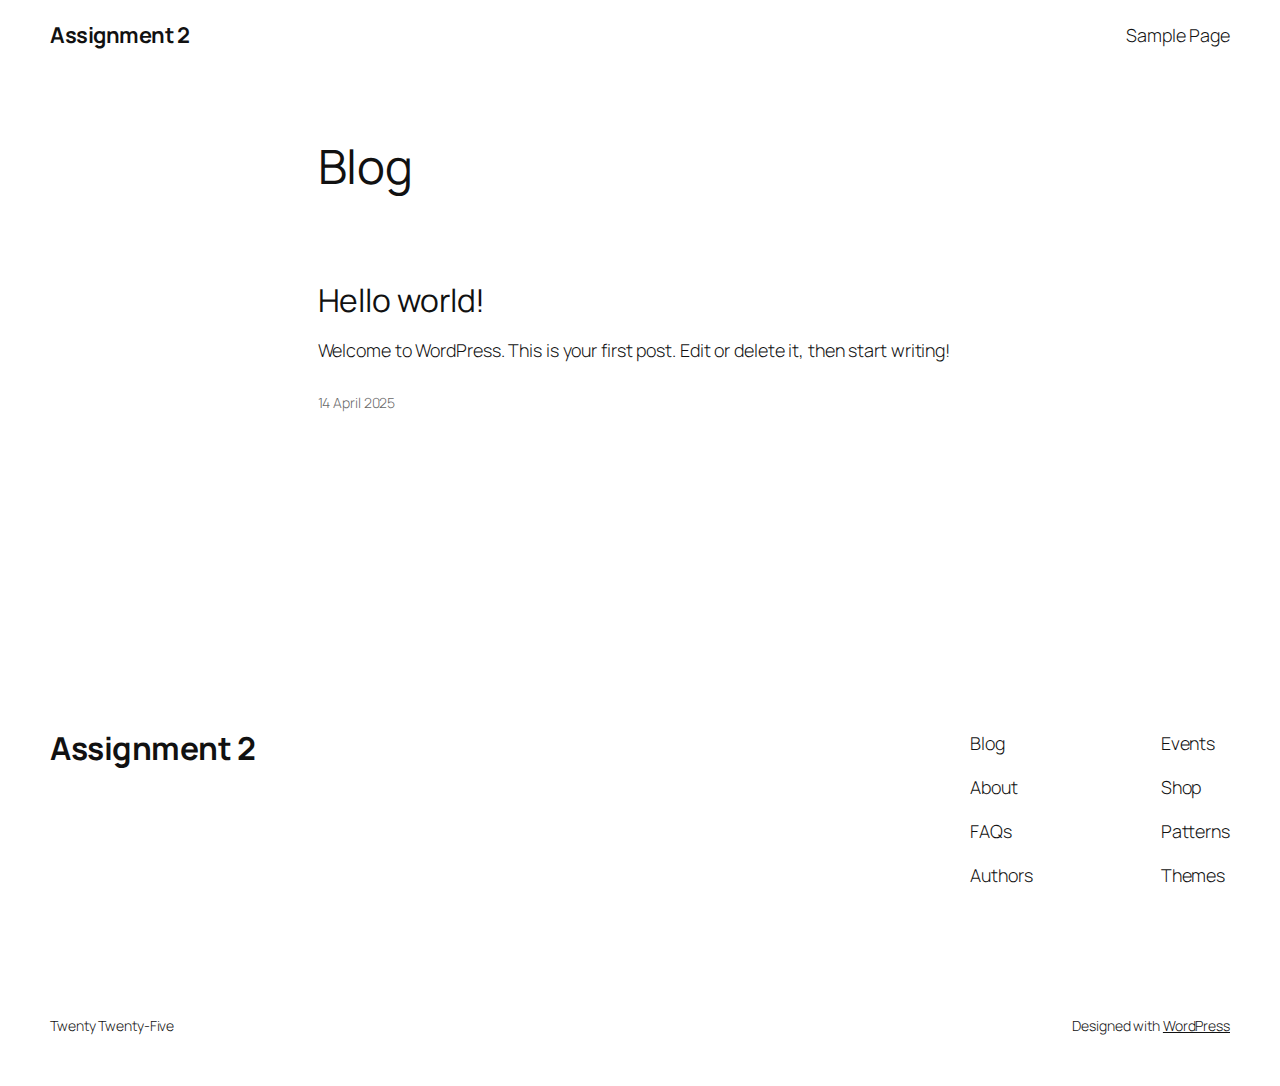
==== index.html @ 01a89b25 "deploy: 38c8eb9630aec86943cb65b48f3d7d231c338349" ====
<!DOCTYPE html>
<html lang="en-CA">
<head>
	<meta charset="UTF-8" />
	<meta name="viewport" content="width=device-width, initial-scale=1" />
<meta name='robots' content='max-image-preview:large' />
	<style>img:is([sizes="auto" i], [sizes^="auto," i]) { contain-intrinsic-size: 3000px 1500px }</style>
	<title>Assignment 2</title>
<link rel='dns-prefetch' href='//localhost' />
<link rel="alternate" type="application/rss+xml" title="Assignment 2 &raquo; Feed" href="/feed/" />
<link rel="alternate" type="application/rss+xml" title="Assignment 2 &raquo; Comments Feed" href="/comments/feed/" />
<script>
window._wpemojiSettings = {"baseUrl":"https:\/\/s.w.org\/images\/core\/emoji\/15.0.3\/72x72\/","ext":".png","svgUrl":"https:\/\/s.w.org\/images\/core\/emoji\/15.0.3\/svg\/","svgExt":".svg","source":{"concatemoji":"/wp-includes\/js\/wp-emoji-release.min.js?ver=6.7.2"}};
/*! This file is auto-generated */
!function(i,n){var o,s,e;function c(e){try{var t={supportTests:e,timestamp:(new Date).valueOf()};sessionStorage.setItem(o,JSON.stringify(t))}catch(e){}}function p(e,t,n){e.clearRect(0,0,e.canvas.width,e.canvas.height),e.fillText(t,0,0);var t=new Uint32Array(e.getImageData(0,0,e.canvas.width,e.canvas.height).data),r=(e.clearRect(0,0,e.canvas.width,e.canvas.height),e.fillText(n,0,0),new Uint32Array(e.getImageData(0,0,e.canvas.width,e.canvas.height).data));return t.every(function(e,t){return e===r[t]})}function u(e,t,n){switch(t){case"flag":return n(e,"\ud83c\udff3\ufe0f\u200d\u26a7\ufe0f","\ud83c\udff3\ufe0f\u200b\u26a7\ufe0f")?!1:!n(e,"\ud83c\uddfa\ud83c\uddf3","\ud83c\uddfa\u200b\ud83c\uddf3")&&!n(e,"\ud83c\udff4\udb40\udc67\udb40\udc62\udb40\udc65\udb40\udc6e\udb40\udc67\udb40\udc7f","\ud83c\udff4\u200b\udb40\udc67\u200b\udb40\udc62\u200b\udb40\udc65\u200b\udb40\udc6e\u200b\udb40\udc67\u200b\udb40\udc7f");case"emoji":return!n(e,"\ud83d\udc26\u200d\u2b1b","\ud83d\udc26\u200b\u2b1b")}return!1}function f(e,t,n){var r="undefined"!=typeof WorkerGlobalScope&&self instanceof WorkerGlobalScope?new OffscreenCanvas(300,150):i.createElement("canvas"),a=r.getContext("2d",{willReadFrequently:!0}),o=(a.textBaseline="top",a.font="600 32px Arial",{});return e.forEach(function(e){o[e]=t(a,e,n)}),o}function t(e){var t=i.createElement("script");t.src=e,t.defer=!0,i.head.appendChild(t)}"undefined"!=typeof Promise&&(o="wpEmojiSettingsSupports",s=["flag","emoji"],n.supports={everything:!0,everythingExceptFlag:!0},e=new Promise(function(e){i.addEventListener("DOMContentLoaded",e,{once:!0})}),new Promise(function(t){var n=function(){try{var e=JSON.parse(sessionStorage.getItem(o));if("object"==typeof e&&"number"==typeof e.timestamp&&(new Date).valueOf()<e.timestamp+604800&&"object"==typeof e.supportTests)return e.supportTests}catch(e){}return null}();if(!n){if("undefined"!=typeof Worker&&"undefined"!=typeof OffscreenCanvas&&"undefined"!=typeof URL&&URL.createObjectURL&&"undefined"!=typeof Blob)try{var e="postMessage("+f.toString()+"("+[JSON.stringify(s),u.toString(),p.toString()].join(",")+"));",r=new Blob([e],{type:"text/javascript"}),a=new Worker(URL.createObjectURL(r),{name:"wpTestEmojiSupports"});return void(a.onmessage=function(e){c(n=e.data),a.terminate(),t(n)})}catch(e){}c(n=f(s,u,p))}t(n)}).then(function(e){for(var t in e)n.supports[t]=e[t],n.supports.everything=n.supports.everything&&n.supports[t],"flag"!==t&&(n.supports.everythingExceptFlag=n.supports.everythingExceptFlag&&n.supports[t]);n.supports.everythingExceptFlag=n.supports.everythingExceptFlag&&!n.supports.flag,n.DOMReady=!1,n.readyCallback=function(){n.DOMReady=!0}}).then(function(){return e}).then(function(){var e;n.supports.everything||(n.readyCallback(),(e=n.source||{}).concatemoji?t(e.concatemoji):e.wpemoji&&e.twemoji&&(t(e.twemoji),t(e.wpemoji)))}))}((window,document),window._wpemojiSettings);
</script>
<style id='wp-block-site-title-inline-css'>
.wp-block-site-title{box-sizing:border-box}.wp-block-site-title :where(a){color:inherit;font-family:inherit;font-size:inherit;font-style:inherit;font-weight:inherit;letter-spacing:inherit;line-height:inherit;text-decoration:inherit}
</style>
<style id='wp-block-page-list-inline-css'>
.wp-block-navigation .wp-block-page-list{align-items:var(--navigation-layout-align,initial);background-color:inherit;display:flex;flex-direction:var(--navigation-layout-direction,initial);flex-wrap:var(--navigation-layout-wrap,wrap);justify-content:var(--navigation-layout-justify,initial)}.wp-block-navigation .wp-block-navigation-item{background-color:inherit}
</style>
<link rel='stylesheet' id='wp-block-navigation-css' href='/wp-includes/blocks/navigation/style.min.css?ver=6.7.2' media='all' />
<style id='wp-block-group-inline-css'>
.wp-block-group{box-sizing:border-box}:where(.wp-block-group.wp-block-group-is-layout-constrained){position:relative}
</style>
<style id='wp-block-heading-inline-css'>
h1.has-background,h2.has-background,h3.has-background,h4.has-background,h5.has-background,h6.has-background{padding:1.25em 2.375em}h1.has-text-align-left[style*=writing-mode]:where([style*=vertical-lr]),h1.has-text-align-right[style*=writing-mode]:where([style*=vertical-rl]),h2.has-text-align-left[style*=writing-mode]:where([style*=vertical-lr]),h2.has-text-align-right[style*=writing-mode]:where([style*=vertical-rl]),h3.has-text-align-left[style*=writing-mode]:where([style*=vertical-lr]),h3.has-text-align-right[style*=writing-mode]:where([style*=vertical-rl]),h4.has-text-align-left[style*=writing-mode]:where([style*=vertical-lr]),h4.has-text-align-right[style*=writing-mode]:where([style*=vertical-rl]),h5.has-text-align-left[style*=writing-mode]:where([style*=vertical-lr]),h5.has-text-align-right[style*=writing-mode]:where([style*=vertical-rl]),h6.has-text-align-left[style*=writing-mode]:where([style*=vertical-lr]),h6.has-text-align-right[style*=writing-mode]:where([style*=vertical-rl]){rotate:180deg}
</style>
<style id='wp-block-post-featured-image-inline-css'>
.wp-block-post-featured-image{margin-left:0;margin-right:0}.wp-block-post-featured-image a{display:block;height:100%}.wp-block-post-featured-image :where(img){box-sizing:border-box;height:auto;max-width:100%;vertical-align:bottom;width:100%}.wp-block-post-featured-image.alignfull img,.wp-block-post-featured-image.alignwide img{width:100%}.wp-block-post-featured-image .wp-block-post-featured-image__overlay.has-background-dim{background-color:#000;inset:0;position:absolute}.wp-block-post-featured-image{position:relative}.wp-block-post-featured-image .wp-block-post-featured-image__overlay.has-background-gradient{background-color:initial}.wp-block-post-featured-image .wp-block-post-featured-image__overlay.has-background-dim-0{opacity:0}.wp-block-post-featured-image .wp-block-post-featured-image__overlay.has-background-dim-10{opacity:.1}.wp-block-post-featured-image .wp-block-post-featured-image__overlay.has-background-dim-20{opacity:.2}.wp-block-post-featured-image .wp-block-post-featured-image__overlay.has-background-dim-30{opacity:.3}.wp-block-post-featured-image .wp-block-post-featured-image__overlay.has-background-dim-40{opacity:.4}.wp-block-post-featured-image .wp-block-post-featured-image__overlay.has-background-dim-50{opacity:.5}.wp-block-post-featured-image .wp-block-post-featured-image__overlay.has-background-dim-60{opacity:.6}.wp-block-post-featured-image .wp-block-post-featured-image__overlay.has-background-dim-70{opacity:.7}.wp-block-post-featured-image .wp-block-post-featured-image__overlay.has-background-dim-80{opacity:.8}.wp-block-post-featured-image .wp-block-post-featured-image__overlay.has-background-dim-90{opacity:.9}.wp-block-post-featured-image .wp-block-post-featured-image__overlay.has-background-dim-100{opacity:1}.wp-block-post-featured-image:where(.alignleft,.alignright){width:100%}
</style>
<style id='wp-block-post-title-inline-css'>
.wp-block-post-title{box-sizing:border-box;word-break:break-word}.wp-block-post-title :where(a){display:inline-block;font-family:inherit;font-size:inherit;font-style:inherit;font-weight:inherit;letter-spacing:inherit;line-height:inherit;text-decoration:inherit}
</style>
<style id='wp-block-paragraph-inline-css'>
.is-small-text{font-size:.875em}.is-regular-text{font-size:1em}.is-large-text{font-size:2.25em}.is-larger-text{font-size:3em}.has-drop-cap:not(:focus):first-letter{float:left;font-size:8.4em;font-style:normal;font-weight:100;line-height:.68;margin:.05em .1em 0 0;text-transform:uppercase}body.rtl .has-drop-cap:not(:focus):first-letter{float:none;margin-left:.1em}p.has-drop-cap.has-background{overflow:hidden}:root :where(p.has-background){padding:1.25em 2.375em}:where(p.has-text-color:not(.has-link-color)) a{color:inherit}p.has-text-align-left[style*="writing-mode:vertical-lr"],p.has-text-align-right[style*="writing-mode:vertical-rl"]{rotate:180deg}
</style>
<style id='wp-block-post-content-inline-css'>
.wp-block-post-content{display:flow-root}
</style>
<style id='wp-block-post-date-inline-css'>
.wp-block-post-date{box-sizing:border-box}
</style>
<style id='wp-block-post-template-inline-css'>
.wp-block-post-template{list-style:none;margin-bottom:0;margin-top:0;max-width:100%;padding:0}.wp-block-post-template.is-flex-container{display:flex;flex-direction:row;flex-wrap:wrap;gap:1.25em}.wp-block-post-template.is-flex-container>li{margin:0;width:100%}@media (min-width:600px){.wp-block-post-template.is-flex-container.is-flex-container.columns-2>li{width:calc(50% - .625em)}.wp-block-post-template.is-flex-container.is-flex-container.columns-3>li{width:calc(33.33333% - .83333em)}.wp-block-post-template.is-flex-container.is-flex-container.columns-4>li{width:calc(25% - .9375em)}.wp-block-post-template.is-flex-container.is-flex-container.columns-5>li{width:calc(20% - 1em)}.wp-block-post-template.is-flex-container.is-flex-container.columns-6>li{width:calc(16.66667% - 1.04167em)}}@media (max-width:600px){.wp-block-post-template-is-layout-grid.wp-block-post-template-is-layout-grid.wp-block-post-template-is-layout-grid.wp-block-post-template-is-layout-grid{grid-template-columns:1fr}}.wp-block-post-template-is-layout-constrained>li>.alignright,.wp-block-post-template-is-layout-flow>li>.alignright{float:right;margin-inline-end:0;margin-inline-start:2em}.wp-block-post-template-is-layout-constrained>li>.alignleft,.wp-block-post-template-is-layout-flow>li>.alignleft{float:left;margin-inline-end:2em;margin-inline-start:0}.wp-block-post-template-is-layout-constrained>li>.aligncenter,.wp-block-post-template-is-layout-flow>li>.aligncenter{margin-inline-end:auto;margin-inline-start:auto}
</style>
<style id='wp-block-query-pagination-inline-css'>
.wp-block-query-pagination.is-content-justification-space-between>.wp-block-query-pagination-next:last-of-type{margin-inline-start:auto}.wp-block-query-pagination.is-content-justification-space-between>.wp-block-query-pagination-previous:first-child{margin-inline-end:auto}.wp-block-query-pagination .wp-block-query-pagination-previous-arrow{display:inline-block;margin-right:1ch}.wp-block-query-pagination .wp-block-query-pagination-previous-arrow:not(.is-arrow-chevron){transform:scaleX(1)}.wp-block-query-pagination .wp-block-query-pagination-next-arrow{display:inline-block;margin-left:1ch}.wp-block-query-pagination .wp-block-query-pagination-next-arrow:not(.is-arrow-chevron){transform:scaleX(1)}.wp-block-query-pagination.aligncenter{justify-content:center}
</style>
<style id='wp-block-site-logo-inline-css'>
.wp-block-site-logo{box-sizing:border-box;line-height:0}.wp-block-site-logo a{display:inline-block;line-height:0}.wp-block-site-logo.is-default-size img{height:auto;width:120px}.wp-block-site-logo img{height:auto;max-width:100%}.wp-block-site-logo a,.wp-block-site-logo img{border-radius:inherit}.wp-block-site-logo.aligncenter{margin-left:auto;margin-right:auto;text-align:center}:root :where(.wp-block-site-logo.is-style-rounded){border-radius:9999px}
</style>
<style id='wp-block-site-tagline-inline-css'>
.wp-block-site-tagline{box-sizing:border-box}
</style>
<style id='wp-block-spacer-inline-css'>
.wp-block-spacer{clear:both}
</style>
<style id='wp-block-columns-inline-css'>
.wp-block-columns{align-items:normal!important;box-sizing:border-box;display:flex;flex-wrap:wrap!important}@media (min-width:782px){.wp-block-columns{flex-wrap:nowrap!important}}.wp-block-columns.are-vertically-aligned-top{align-items:flex-start}.wp-block-columns.are-vertically-aligned-center{align-items:center}.wp-block-columns.are-vertically-aligned-bottom{align-items:flex-end}@media (max-width:781px){.wp-block-columns:not(.is-not-stacked-on-mobile)>.wp-block-column{flex-basis:100%!important}}@media (min-width:782px){.wp-block-columns:not(.is-not-stacked-on-mobile)>.wp-block-column{flex-basis:0;flex-grow:1}.wp-block-columns:not(.is-not-stacked-on-mobile)>.wp-block-column[style*=flex-basis]{flex-grow:0}}.wp-block-columns.is-not-stacked-on-mobile{flex-wrap:nowrap!important}.wp-block-columns.is-not-stacked-on-mobile>.wp-block-column{flex-basis:0;flex-grow:1}.wp-block-columns.is-not-stacked-on-mobile>.wp-block-column[style*=flex-basis]{flex-grow:0}:where(.wp-block-columns){margin-bottom:1.75em}:where(.wp-block-columns.has-background){padding:1.25em 2.375em}.wp-block-column{flex-grow:1;min-width:0;overflow-wrap:break-word;word-break:break-word}.wp-block-column.is-vertically-aligned-top{align-self:flex-start}.wp-block-column.is-vertically-aligned-center{align-self:center}.wp-block-column.is-vertically-aligned-bottom{align-self:flex-end}.wp-block-column.is-vertically-aligned-stretch{align-self:stretch}.wp-block-column.is-vertically-aligned-bottom,.wp-block-column.is-vertically-aligned-center,.wp-block-column.is-vertically-aligned-top{width:100%}
</style>
<style id='wp-block-navigation-link-inline-css'>
.wp-block-navigation .wp-block-navigation-item__label{overflow-wrap:break-word}.wp-block-navigation .wp-block-navigation-item__description{display:none}.link-ui-tools{border-top:1px solid #f0f0f0;padding:8px}.link-ui-block-inserter{padding-top:8px}.link-ui-block-inserter__back{margin-left:8px;text-transform:uppercase}
</style>
<style id='wp-emoji-styles-inline-css'>

	img.wp-smiley, img.emoji {
		display: inline !important;
		border: none !important;
		box-shadow: none !important;
		height: 1em !important;
		width: 1em !important;
		margin: 0 0.07em !important;
		vertical-align: -0.1em !important;
		background: none !important;
		padding: 0 !important;
	}
</style>
<style id='wp-block-library-inline-css'>
:root{--wp-admin-theme-color:#007cba;--wp-admin-theme-color--rgb:0,124,186;--wp-admin-theme-color-darker-10:#006ba1;--wp-admin-theme-color-darker-10--rgb:0,107,161;--wp-admin-theme-color-darker-20:#005a87;--wp-admin-theme-color-darker-20--rgb:0,90,135;--wp-admin-border-width-focus:2px;--wp-block-synced-color:#7a00df;--wp-block-synced-color--rgb:122,0,223;--wp-bound-block-color:var(--wp-block-synced-color)}@media (min-resolution:192dpi){:root{--wp-admin-border-width-focus:1.5px}}.wp-element-button{cursor:pointer}:root{--wp--preset--font-size--normal:16px;--wp--preset--font-size--huge:42px}:root .has-very-light-gray-background-color{background-color:#eee}:root .has-very-dark-gray-background-color{background-color:#313131}:root .has-very-light-gray-color{color:#eee}:root .has-very-dark-gray-color{color:#313131}:root .has-vivid-green-cyan-to-vivid-cyan-blue-gradient-background{background:linear-gradient(135deg,#00d084,#0693e3)}:root .has-purple-crush-gradient-background{background:linear-gradient(135deg,#34e2e4,#4721fb 50%,#ab1dfe)}:root .has-hazy-dawn-gradient-background{background:linear-gradient(135deg,#faaca8,#dad0ec)}:root .has-subdued-olive-gradient-background{background:linear-gradient(135deg,#fafae1,#67a671)}:root .has-atomic-cream-gradient-background{background:linear-gradient(135deg,#fdd79a,#004a59)}:root .has-nightshade-gradient-background{background:linear-gradient(135deg,#330968,#31cdcf)}:root .has-midnight-gradient-background{background:linear-gradient(135deg,#020381,#2874fc)}.has-regular-font-size{font-size:1em}.has-larger-font-size{font-size:2.625em}.has-normal-font-size{font-size:var(--wp--preset--font-size--normal)}.has-huge-font-size{font-size:var(--wp--preset--font-size--huge)}.has-text-align-center{text-align:center}.has-text-align-left{text-align:left}.has-text-align-right{text-align:right}#end-resizable-editor-section{display:none}.aligncenter{clear:both}.items-justified-left{justify-content:flex-start}.items-justified-center{justify-content:center}.items-justified-right{justify-content:flex-end}.items-justified-space-between{justify-content:space-between}.screen-reader-text{border:0;clip:rect(1px,1px,1px,1px);clip-path:inset(50%);height:1px;margin:-1px;overflow:hidden;padding:0;position:absolute;width:1px;word-wrap:normal!important}.screen-reader-text:focus{background-color:#ddd;clip:auto!important;clip-path:none;color:#444;display:block;font-size:1em;height:auto;left:5px;line-height:normal;padding:15px 23px 14px;text-decoration:none;top:5px;width:auto;z-index:100000}html :where(.has-border-color){border-style:solid}html :where([style*=border-top-color]){border-top-style:solid}html :where([style*=border-right-color]){border-right-style:solid}html :where([style*=border-bottom-color]){border-bottom-style:solid}html :where([style*=border-left-color]){border-left-style:solid}html :where([style*=border-width]){border-style:solid}html :where([style*=border-top-width]){border-top-style:solid}html :where([style*=border-right-width]){border-right-style:solid}html :where([style*=border-bottom-width]){border-bottom-style:solid}html :where([style*=border-left-width]){border-left-style:solid}html :where(img[class*=wp-image-]){height:auto;max-width:100%}:where(figure){margin:0 0 1em}html :where(.is-position-sticky){--wp-admin--admin-bar--position-offset:var(--wp-admin--admin-bar--height,0px)}@media screen and (max-width:600px){html :where(.is-position-sticky){--wp-admin--admin-bar--position-offset:0px}}
</style>
<style id='global-styles-inline-css'>
:root{--wp--preset--aspect-ratio--square: 1;--wp--preset--aspect-ratio--4-3: 4/3;--wp--preset--aspect-ratio--3-4: 3/4;--wp--preset--aspect-ratio--3-2: 3/2;--wp--preset--aspect-ratio--2-3: 2/3;--wp--preset--aspect-ratio--16-9: 16/9;--wp--preset--aspect-ratio--9-16: 9/16;--wp--preset--color--black: #000000;--wp--preset--color--cyan-bluish-gray: #abb8c3;--wp--preset--color--white: #ffffff;--wp--preset--color--pale-pink: #f78da7;--wp--preset--color--vivid-red: #cf2e2e;--wp--preset--color--luminous-vivid-orange: #ff6900;--wp--preset--color--luminous-vivid-amber: #fcb900;--wp--preset--color--light-green-cyan: #7bdcb5;--wp--preset--color--vivid-green-cyan: #00d084;--wp--preset--color--pale-cyan-blue: #8ed1fc;--wp--preset--color--vivid-cyan-blue: #0693e3;--wp--preset--color--vivid-purple: #9b51e0;--wp--preset--color--base: #FFFFFF;--wp--preset--color--contrast: #111111;--wp--preset--color--accent-1: #FFEE58;--wp--preset--color--accent-2: #F6CFF4;--wp--preset--color--accent-3: #503AA8;--wp--preset--color--accent-4: #686868;--wp--preset--color--accent-5: #FBFAF3;--wp--preset--color--accent-6: color-mix(in srgb, currentColor 20%, transparent);--wp--preset--gradient--vivid-cyan-blue-to-vivid-purple: linear-gradient(135deg,rgba(6,147,227,1) 0%,rgb(155,81,224) 100%);--wp--preset--gradient--light-green-cyan-to-vivid-green-cyan: linear-gradient(135deg,rgb(122,220,180) 0%,rgb(0,208,130) 100%);--wp--preset--gradient--luminous-vivid-amber-to-luminous-vivid-orange: linear-gradient(135deg,rgba(252,185,0,1) 0%,rgba(255,105,0,1) 100%);--wp--preset--gradient--luminous-vivid-orange-to-vivid-red: linear-gradient(135deg,rgba(255,105,0,1) 0%,rgb(207,46,46) 100%);--wp--preset--gradient--very-light-gray-to-cyan-bluish-gray: linear-gradient(135deg,rgb(238,238,238) 0%,rgb(169,184,195) 100%);--wp--preset--gradient--cool-to-warm-spectrum: linear-gradient(135deg,rgb(74,234,220) 0%,rgb(151,120,209) 20%,rgb(207,42,186) 40%,rgb(238,44,130) 60%,rgb(251,105,98) 80%,rgb(254,248,76) 100%);--wp--preset--gradient--blush-light-purple: linear-gradient(135deg,rgb(255,206,236) 0%,rgb(152,150,240) 100%);--wp--preset--gradient--blush-bordeaux: linear-gradient(135deg,rgb(254,205,165) 0%,rgb(254,45,45) 50%,rgb(107,0,62) 100%);--wp--preset--gradient--luminous-dusk: linear-gradient(135deg,rgb(255,203,112) 0%,rgb(199,81,192) 50%,rgb(65,88,208) 100%);--wp--preset--gradient--pale-ocean: linear-gradient(135deg,rgb(255,245,203) 0%,rgb(182,227,212) 50%,rgb(51,167,181) 100%);--wp--preset--gradient--electric-grass: linear-gradient(135deg,rgb(202,248,128) 0%,rgb(113,206,126) 100%);--wp--preset--gradient--midnight: linear-gradient(135deg,rgb(2,3,129) 0%,rgb(40,116,252) 100%);--wp--preset--font-size--small: 0.875rem;--wp--preset--font-size--medium: clamp(1rem, 1rem + ((1vw - 0.2rem) * 0.196), 1.125rem);--wp--preset--font-size--large: clamp(1.125rem, 1.125rem + ((1vw - 0.2rem) * 0.392), 1.375rem);--wp--preset--font-size--x-large: clamp(1.75rem, 1.75rem + ((1vw - 0.2rem) * 0.392), 2rem);--wp--preset--font-size--xx-large: clamp(2.15rem, 2.15rem + ((1vw - 0.2rem) * 1.333), 3rem);--wp--preset--font-family--manrope: Manrope, sans-serif;--wp--preset--font-family--fira-code: "Fira Code", monospace;--wp--preset--spacing--20: 10px;--wp--preset--spacing--30: 20px;--wp--preset--spacing--40: 30px;--wp--preset--spacing--50: clamp(30px, 5vw, 50px);--wp--preset--spacing--60: clamp(30px, 7vw, 70px);--wp--preset--spacing--70: clamp(50px, 7vw, 90px);--wp--preset--spacing--80: clamp(70px, 10vw, 140px);--wp--preset--shadow--natural: 6px 6px 9px rgba(0, 0, 0, 0.2);--wp--preset--shadow--deep: 12px 12px 50px rgba(0, 0, 0, 0.4);--wp--preset--shadow--sharp: 6px 6px 0px rgba(0, 0, 0, 0.2);--wp--preset--shadow--outlined: 6px 6px 0px -3px rgba(255, 255, 255, 1), 6px 6px rgba(0, 0, 0, 1);--wp--preset--shadow--crisp: 6px 6px 0px rgba(0, 0, 0, 1);}:root { --wp--style--global--content-size: 645px;--wp--style--global--wide-size: 1340px; }:where(body) { margin: 0; }.wp-site-blocks { padding-top: var(--wp--style--root--padding-top); padding-bottom: var(--wp--style--root--padding-bottom); }.has-global-padding { padding-right: var(--wp--style--root--padding-right); padding-left: var(--wp--style--root--padding-left); }.has-global-padding > .alignfull { margin-right: calc(var(--wp--style--root--padding-right) * -1); margin-left: calc(var(--wp--style--root--padding-left) * -1); }.has-global-padding :where(:not(.alignfull.is-layout-flow) > .has-global-padding:not(.wp-block-block, .alignfull)) { padding-right: 0; padding-left: 0; }.has-global-padding :where(:not(.alignfull.is-layout-flow) > .has-global-padding:not(.wp-block-block, .alignfull)) > .alignfull { margin-left: 0; margin-right: 0; }.wp-site-blocks > .alignleft { float: left; margin-right: 2em; }.wp-site-blocks > .alignright { float: right; margin-left: 2em; }.wp-site-blocks > .aligncenter { justify-content: center; margin-left: auto; margin-right: auto; }:where(.wp-site-blocks) > * { margin-block-start: 1.2rem; margin-block-end: 0; }:where(.wp-site-blocks) > :first-child { margin-block-start: 0; }:where(.wp-site-blocks) > :last-child { margin-block-end: 0; }:root { --wp--style--block-gap: 1.2rem; }:root :where(.is-layout-flow) > :first-child{margin-block-start: 0;}:root :where(.is-layout-flow) > :last-child{margin-block-end: 0;}:root :where(.is-layout-flow) > *{margin-block-start: 1.2rem;margin-block-end: 0;}:root :where(.is-layout-constrained) > :first-child{margin-block-start: 0;}:root :where(.is-layout-constrained) > :last-child{margin-block-end: 0;}:root :where(.is-layout-constrained) > *{margin-block-start: 1.2rem;margin-block-end: 0;}:root :where(.is-layout-flex){gap: 1.2rem;}:root :where(.is-layout-grid){gap: 1.2rem;}.is-layout-flow > .alignleft{float: left;margin-inline-start: 0;margin-inline-end: 2em;}.is-layout-flow > .alignright{float: right;margin-inline-start: 2em;margin-inline-end: 0;}.is-layout-flow > .aligncenter{margin-left: auto !important;margin-right: auto !important;}.is-layout-constrained > .alignleft{float: left;margin-inline-start: 0;margin-inline-end: 2em;}.is-layout-constrained > .alignright{float: right;margin-inline-start: 2em;margin-inline-end: 0;}.is-layout-constrained > .aligncenter{margin-left: auto !important;margin-right: auto !important;}.is-layout-constrained > :where(:not(.alignleft):not(.alignright):not(.alignfull)){max-width: var(--wp--style--global--content-size);margin-left: auto !important;margin-right: auto !important;}.is-layout-constrained > .alignwide{max-width: var(--wp--style--global--wide-size);}body .is-layout-flex{display: flex;}.is-layout-flex{flex-wrap: wrap;align-items: center;}.is-layout-flex > :is(*, div){margin: 0;}body .is-layout-grid{display: grid;}.is-layout-grid > :is(*, div){margin: 0;}body{background-color: var(--wp--preset--color--base);color: var(--wp--preset--color--contrast);font-family: var(--wp--preset--font-family--manrope);font-size: var(--wp--preset--font-size--large);font-weight: 300;letter-spacing: -0.1px;line-height: 1.4;--wp--style--root--padding-top: 0px;--wp--style--root--padding-right: var(--wp--preset--spacing--50);--wp--style--root--padding-bottom: 0px;--wp--style--root--padding-left: var(--wp--preset--spacing--50);}a:where(:not(.wp-element-button)){color: currentColor;text-decoration: underline;}:root :where(a:where(:not(.wp-element-button)):hover){text-decoration: none;}h1, h2, h3, h4, h5, h6{font-weight: 400;letter-spacing: -0.1px;line-height: 1.125;}h1{font-size: var(--wp--preset--font-size--xx-large);}h2{font-size: var(--wp--preset--font-size--x-large);}h3{font-size: var(--wp--preset--font-size--large);}h4{font-size: var(--wp--preset--font-size--medium);}h5{font-size: var(--wp--preset--font-size--small);letter-spacing: 0.5px;}h6{font-size: var(--wp--preset--font-size--small);font-weight: 700;letter-spacing: 1.4px;text-transform: uppercase;}:root :where(.wp-element-button, .wp-block-button__link){background-color: var(--wp--preset--color--contrast);border-width: 0;color: var(--wp--preset--color--base);font-family: inherit;font-size: var(--wp--preset--font-size--medium);line-height: inherit;padding-top: 1rem;padding-right: 2.25rem;padding-bottom: 1rem;padding-left: 2.25rem;text-decoration: none;}:root :where(.wp-element-button:hover, .wp-block-button__link:hover){background-color: color-mix(in srgb, var(--wp--preset--color--contrast) 85%, transparent);border-color: transparent;color: var(--wp--preset--color--base);}:root :where(.wp-element-button:focus, .wp-block-button__link:focus){outline-color: var(--wp--preset--color--accent-4);outline-offset: 2px;}:root :where(.wp-element-caption, .wp-block-audio figcaption, .wp-block-embed figcaption, .wp-block-gallery figcaption, .wp-block-image figcaption, .wp-block-table figcaption, .wp-block-video figcaption){font-size: var(--wp--preset--font-size--small);line-height: 1.4;}.has-black-color{color: var(--wp--preset--color--black) !important;}.has-cyan-bluish-gray-color{color: var(--wp--preset--color--cyan-bluish-gray) !important;}.has-white-color{color: var(--wp--preset--color--white) !important;}.has-pale-pink-color{color: var(--wp--preset--color--pale-pink) !important;}.has-vivid-red-color{color: var(--wp--preset--color--vivid-red) !important;}.has-luminous-vivid-orange-color{color: var(--wp--preset--color--luminous-vivid-orange) !important;}.has-luminous-vivid-amber-color{color: var(--wp--preset--color--luminous-vivid-amber) !important;}.has-light-green-cyan-color{color: var(--wp--preset--color--light-green-cyan) !important;}.has-vivid-green-cyan-color{color: var(--wp--preset--color--vivid-green-cyan) !important;}.has-pale-cyan-blue-color{color: var(--wp--preset--color--pale-cyan-blue) !important;}.has-vivid-cyan-blue-color{color: var(--wp--preset--color--vivid-cyan-blue) !important;}.has-vivid-purple-color{color: var(--wp--preset--color--vivid-purple) !important;}.has-base-color{color: var(--wp--preset--color--base) !important;}.has-contrast-color{color: var(--wp--preset--color--contrast) !important;}.has-accent-1-color{color: var(--wp--preset--color--accent-1) !important;}.has-accent-2-color{color: var(--wp--preset--color--accent-2) !important;}.has-accent-3-color{color: var(--wp--preset--color--accent-3) !important;}.has-accent-4-color{color: var(--wp--preset--color--accent-4) !important;}.has-accent-5-color{color: var(--wp--preset--color--accent-5) !important;}.has-accent-6-color{color: var(--wp--preset--color--accent-6) !important;}.has-black-background-color{background-color: var(--wp--preset--color--black) !important;}.has-cyan-bluish-gray-background-color{background-color: var(--wp--preset--color--cyan-bluish-gray) !important;}.has-white-background-color{background-color: var(--wp--preset--color--white) !important;}.has-pale-pink-background-color{background-color: var(--wp--preset--color--pale-pink) !important;}.has-vivid-red-background-color{background-color: var(--wp--preset--color--vivid-red) !important;}.has-luminous-vivid-orange-background-color{background-color: var(--wp--preset--color--luminous-vivid-orange) !important;}.has-luminous-vivid-amber-background-color{background-color: var(--wp--preset--color--luminous-vivid-amber) !important;}.has-light-green-cyan-background-color{background-color: var(--wp--preset--color--light-green-cyan) !important;}.has-vivid-green-cyan-background-color{background-color: var(--wp--preset--color--vivid-green-cyan) !important;}.has-pale-cyan-blue-background-color{background-color: var(--wp--preset--color--pale-cyan-blue) !important;}.has-vivid-cyan-blue-background-color{background-color: var(--wp--preset--color--vivid-cyan-blue) !important;}.has-vivid-purple-background-color{background-color: var(--wp--preset--color--vivid-purple) !important;}.has-base-background-color{background-color: var(--wp--preset--color--base) !important;}.has-contrast-background-color{background-color: var(--wp--preset--color--contrast) !important;}.has-accent-1-background-color{background-color: var(--wp--preset--color--accent-1) !important;}.has-accent-2-background-color{background-color: var(--wp--preset--color--accent-2) !important;}.has-accent-3-background-color{background-color: var(--wp--preset--color--accent-3) !important;}.has-accent-4-background-color{background-color: var(--wp--preset--color--accent-4) !important;}.has-accent-5-background-color{background-color: var(--wp--preset--color--accent-5) !important;}.has-accent-6-background-color{background-color: var(--wp--preset--color--accent-6) !important;}.has-black-border-color{border-color: var(--wp--preset--color--black) !important;}.has-cyan-bluish-gray-border-color{border-color: var(--wp--preset--color--cyan-bluish-gray) !important;}.has-white-border-color{border-color: var(--wp--preset--color--white) !important;}.has-pale-pink-border-color{border-color: var(--wp--preset--color--pale-pink) !important;}.has-vivid-red-border-color{border-color: var(--wp--preset--color--vivid-red) !important;}.has-luminous-vivid-orange-border-color{border-color: var(--wp--preset--color--luminous-vivid-orange) !important;}.has-luminous-vivid-amber-border-color{border-color: var(--wp--preset--color--luminous-vivid-amber) !important;}.has-light-green-cyan-border-color{border-color: var(--wp--preset--color--light-green-cyan) !important;}.has-vivid-green-cyan-border-color{border-color: var(--wp--preset--color--vivid-green-cyan) !important;}.has-pale-cyan-blue-border-color{border-color: var(--wp--preset--color--pale-cyan-blue) !important;}.has-vivid-cyan-blue-border-color{border-color: var(--wp--preset--color--vivid-cyan-blue) !important;}.has-vivid-purple-border-color{border-color: var(--wp--preset--color--vivid-purple) !important;}.has-base-border-color{border-color: var(--wp--preset--color--base) !important;}.has-contrast-border-color{border-color: var(--wp--preset--color--contrast) !important;}.has-accent-1-border-color{border-color: var(--wp--preset--color--accent-1) !important;}.has-accent-2-border-color{border-color: var(--wp--preset--color--accent-2) !important;}.has-accent-3-border-color{border-color: var(--wp--preset--color--accent-3) !important;}.has-accent-4-border-color{border-color: var(--wp--preset--color--accent-4) !important;}.has-accent-5-border-color{border-color: var(--wp--preset--color--accent-5) !important;}.has-accent-6-border-color{border-color: var(--wp--preset--color--accent-6) !important;}.has-vivid-cyan-blue-to-vivid-purple-gradient-background{background: var(--wp--preset--gradient--vivid-cyan-blue-to-vivid-purple) !important;}.has-light-green-cyan-to-vivid-green-cyan-gradient-background{background: var(--wp--preset--gradient--light-green-cyan-to-vivid-green-cyan) !important;}.has-luminous-vivid-amber-to-luminous-vivid-orange-gradient-background{background: var(--wp--preset--gradient--luminous-vivid-amber-to-luminous-vivid-orange) !important;}.has-luminous-vivid-orange-to-vivid-red-gradient-background{background: var(--wp--preset--gradient--luminous-vivid-orange-to-vivid-red) !important;}.has-very-light-gray-to-cyan-bluish-gray-gradient-background{background: var(--wp--preset--gradient--very-light-gray-to-cyan-bluish-gray) !important;}.has-cool-to-warm-spectrum-gradient-background{background: var(--wp--preset--gradient--cool-to-warm-spectrum) !important;}.has-blush-light-purple-gradient-background{background: var(--wp--preset--gradient--blush-light-purple) !important;}.has-blush-bordeaux-gradient-background{background: var(--wp--preset--gradient--blush-bordeaux) !important;}.has-luminous-dusk-gradient-background{background: var(--wp--preset--gradient--luminous-dusk) !important;}.has-pale-ocean-gradient-background{background: var(--wp--preset--gradient--pale-ocean) !important;}.has-electric-grass-gradient-background{background: var(--wp--preset--gradient--electric-grass) !important;}.has-midnight-gradient-background{background: var(--wp--preset--gradient--midnight) !important;}.has-small-font-size{font-size: var(--wp--preset--font-size--small) !important;}.has-medium-font-size{font-size: var(--wp--preset--font-size--medium) !important;}.has-large-font-size{font-size: var(--wp--preset--font-size--large) !important;}.has-x-large-font-size{font-size: var(--wp--preset--font-size--x-large) !important;}.has-xx-large-font-size{font-size: var(--wp--preset--font-size--xx-large) !important;}.has-manrope-font-family{font-family: var(--wp--preset--font-family--manrope) !important;}.has-fira-code-font-family{font-family: var(--wp--preset--font-family--fira-code) !important;}
:root :where(.wp-block-columns-is-layout-flow) > :first-child{margin-block-start: 0;}:root :where(.wp-block-columns-is-layout-flow) > :last-child{margin-block-end: 0;}:root :where(.wp-block-columns-is-layout-flow) > *{margin-block-start: var(--wp--preset--spacing--50);margin-block-end: 0;}:root :where(.wp-block-columns-is-layout-constrained) > :first-child{margin-block-start: 0;}:root :where(.wp-block-columns-is-layout-constrained) > :last-child{margin-block-end: 0;}:root :where(.wp-block-columns-is-layout-constrained) > *{margin-block-start: var(--wp--preset--spacing--50);margin-block-end: 0;}:root :where(.wp-block-columns-is-layout-flex){gap: var(--wp--preset--spacing--50);}:root :where(.wp-block-columns-is-layout-grid){gap: var(--wp--preset--spacing--50);}
:root :where(.wp-block-post-date){color: var(--wp--preset--color--accent-4);font-size: var(--wp--preset--font-size--small);}
:root :where(.wp-block-post-date a:where(:not(.wp-element-button))){color: var(--wp--preset--color--accent-4);text-decoration: none;}
:root :where(.wp-block-post-date a:where(:not(.wp-element-button)):hover){text-decoration: underline;}
:root :where(.wp-block-post-title a:where(:not(.wp-element-button))){text-decoration: none;}
:root :where(.wp-block-post-title a:where(:not(.wp-element-button)):hover){text-decoration: underline;}
:root :where(.wp-block-query-pagination){font-size: var(--wp--preset--font-size--medium);font-weight: 500;}
:root :where(.wp-block-site-tagline){font-size: var(--wp--preset--font-size--medium);}
:root :where(.wp-block-site-title){font-weight: 700;letter-spacing: -.5px;}
:root :where(.wp-block-site-title a:where(:not(.wp-element-button))){text-decoration: none;}
:root :where(.wp-block-site-title a:where(:not(.wp-element-button)):hover){text-decoration: underline;}
:root :where(.wp-block-navigation){font-size: var(--wp--preset--font-size--medium);}
:root :where(.wp-block-navigation a:where(:not(.wp-element-button))){text-decoration: none;}
:root :where(.wp-block-navigation a:where(:not(.wp-element-button)):hover){text-decoration: underline;}
</style>
<style id='core-block-supports-inline-css'>
.wp-container-core-navigation-is-layout-1{justify-content:flex-end;}.wp-container-core-group-is-layout-1{flex-wrap:nowrap;gap:var(--wp--preset--spacing--10);justify-content:flex-end;}.wp-container-core-group-is-layout-2{flex-wrap:nowrap;justify-content:space-between;}.wp-container-core-columns-is-layout-1{flex-wrap:nowrap;}.wp-container-core-navigation-is-layout-2{flex-direction:column;align-items:flex-start;}.wp-container-core-navigation-is-layout-3{flex-direction:column;align-items:flex-start;}.wp-container-core-group-is-layout-9{gap:var(--wp--preset--spacing--80);justify-content:space-between;align-items:flex-start;}.wp-container-core-group-is-layout-10{justify-content:space-between;align-items:flex-start;}.wp-container-core-group-is-layout-11{gap:var(--wp--preset--spacing--20);justify-content:space-between;}
</style>
<style id='wp-block-template-skip-link-inline-css'>

		.skip-link.screen-reader-text {
			border: 0;
			clip: rect(1px,1px,1px,1px);
			clip-path: inset(50%);
			height: 1px;
			margin: -1px;
			overflow: hidden;
			padding: 0;
			position: absolute !important;
			width: 1px;
			word-wrap: normal !important;
		}

		.skip-link.screen-reader-text:focus {
			background-color: #eee;
			clip: auto !important;
			clip-path: none;
			color: #444;
			display: block;
			font-size: 1em;
			height: auto;
			left: 5px;
			line-height: normal;
			padding: 15px 23px 14px;
			text-decoration: none;
			top: 5px;
			width: auto;
			z-index: 100000;
		}
</style>
<link rel='stylesheet' id='twentytwentyfive-style-css' href='/wp-content/themes/twentytwentyfive/style.css?ver=1.0' media='all' />
<link rel="https://api.w.org/" href="/wp-json/" /><link rel="EditURI" type="application/rsd+xml" title="RSD" href="/xmlrpc.php?rsd" />
<meta name="generator" content="WordPress 6.7.2" />
<script type="importmap" id="wp-importmap">
{"imports":{"@wordpress\/interactivity":"/wp-includes\/js\/dist\/script-modules\/interactivity\/index.min.js?ver=907ea3b2f317a78b7b9b"}}
</script>
<script type="module" src="/wp-includes/js/dist/script-modules/block-library/navigation/view.min.js?ver=8ff192874fc8910a284c" id="@wordpress/block-library/navigation/view-js-module"></script>
<link rel="modulepreload" href="/wp-includes/js/dist/script-modules/interactivity/index.min.js?ver=907ea3b2f317a78b7b9b" id="@wordpress/interactivity-js-modulepreload"><style class='wp-fonts-local'>
@font-face{font-family:Manrope;font-style:normal;font-weight:200 800;font-display:fallback;src:url('/wp-content/themes/twentytwentyfive/assets/fonts/manrope/Manrope-VariableFont_wght.woff2') format('woff2');}
@font-face{font-family:"Fira Code";font-style:normal;font-weight:300 700;font-display:fallback;src:url('/wp-content/themes/twentytwentyfive/assets/fonts/fira-code/FiraCode-VariableFont_wght.woff2') format('woff2');}
</style>
</head>

<body class="home blog wp-embed-responsive">

<div class="wp-site-blocks"><header class="wp-block-template-part">
<div class="wp-block-group alignfull is-layout-flow wp-block-group-is-layout-flow">
	
	<div class="wp-block-group has-global-padding is-layout-constrained wp-block-group-is-layout-constrained">
		
		<div class="wp-block-group alignwide is-content-justification-space-between is-nowrap is-layout-flex wp-container-core-group-is-layout-2 wp-block-group-is-layout-flex" style="padding-top:var(--wp--preset--spacing--30);padding-bottom:var(--wp--preset--spacing--30)">
			<p class="wp-block-site-title"><a href="/" target="_self" rel="home" aria-current="page">Assignment 2</a></p>
			
			<div class="wp-block-group is-content-justification-right is-nowrap is-layout-flex wp-container-core-group-is-layout-1 wp-block-group-is-layout-flex">
				<nav class="is-responsive items-justified-right wp-block-navigation is-content-justification-right is-layout-flex wp-container-core-navigation-is-layout-1 wp-block-navigation-is-layout-flex" aria-label="" 
		 data-wp-interactive="core/navigation" data-wp-context='{"overlayOpenedBy":{"click":false,"hover":false,"focus":false},"type":"overlay","roleAttribute":"","ariaLabel":"Menu"}'><button aria-haspopup="dialog" aria-label="Open menu" class="wp-block-navigation__responsive-container-open " 
				data-wp-on-async--click="actions.openMenuOnClick"
				data-wp-on--keydown="actions.handleMenuKeydown"
			><svg width="24" height="24" xmlns="https://www.w3.org/2000/svg" viewBox="0 0 24 24" aria-hidden="true" focusable="false"><rect x="4" y="7.5" width="16" height="1.5" /><rect x="4" y="15" width="16" height="1.5" /></svg></button>
				<div class="wp-block-navigation__responsive-container  has-text-color has-contrast-color has-background has-base-background-color"  id="modal-1" 
				data-wp-class--has-modal-open="state.isMenuOpen"
				data-wp-class--is-menu-open="state.isMenuOpen"
				data-wp-watch="callbacks.initMenu"
				data-wp-on--keydown="actions.handleMenuKeydown"
				data-wp-on-async--focusout="actions.handleMenuFocusout"
				tabindex="-1"
			>
					<div class="wp-block-navigation__responsive-close" tabindex="-1">
						<div class="wp-block-navigation__responsive-dialog" 
				data-wp-bind--aria-modal="state.ariaModal"
				data-wp-bind--aria-label="state.ariaLabel"
				data-wp-bind--role="state.roleAttribute"
			>
							<button aria-label="Close menu" class="wp-block-navigation__responsive-container-close" 
				data-wp-on-async--click="actions.closeMenuOnClick"
			><svg xmlns="https://www.w3.org/2000/svg" viewBox="0 0 24 24" width="24" height="24" aria-hidden="true" focusable="false"><path d="m13.06 12 6.47-6.47-1.06-1.06L12 10.94 5.53 4.47 4.47 5.53 10.94 12l-6.47 6.47 1.06 1.06L12 13.06l6.47 6.47 1.06-1.06L13.06 12Z"></path></svg></button>
							<div class="wp-block-navigation__responsive-container-content" 
				data-wp-watch="callbacks.focusFirstElement"
			 id="modal-1-content">
								<ul class="wp-block-navigation__container is-responsive items-justified-right wp-block-navigation"><ul class="wp-block-page-list"><li class="wp-block-pages-list__item wp-block-navigation-item open-on-hover-click"><a class="wp-block-pages-list__item__link wp-block-navigation-item__content" href="/sample-page/">Sample Page</a></li></ul></ul>
							</div>
						</div>
					</div>
				</div></nav>
			</div>
			
		</div>
		
	</div>
	
</div>


</header>


<main class="wp-block-group has-global-padding is-layout-constrained wp-block-group-is-layout-constrained" style="margin-top:var(--wp--preset--spacing--60)">
	
<h1 class="wp-block-heading has-text-align-left">Blog</h1>


	
<div class="wp-block-query alignfull is-layout-flow wp-block-query-is-layout-flow">
	<ul class="alignfull wp-block-post-template is-layout-flow wp-block-post-template-is-layout-flow"><li class="wp-block-post post-1 post type-post status-publish format-standard hentry category-uncategorized">
		
		<div class="wp-block-group alignfull has-global-padding is-layout-constrained wp-block-group-is-layout-constrained" style="padding-top:var(--wp--preset--spacing--60);padding-bottom:var(--wp--preset--spacing--60)">
			
			<h2 class="wp-block-post-title has-x-large-font-size"><a href="/hello-world/" target="_self" >Hello world!</a></h2>
			<div class="entry-content alignfull wp-block-post-content has-medium-font-size has-global-padding is-layout-constrained wp-block-post-content-is-layout-constrained">
<p>Welcome to WordPress. This is your first post. Edit or delete it, then start writing!</p>
</div>
			<div style="margin-top:var(--wp--preset--spacing--40);" class="wp-block-post-date has-small-font-size"><time datetime="2025-04-14T15:35:43-04:00"><a href="/hello-world/">14 April 2025</a></time></div>
		</div>
		
	</li></ul>
	
	<div class="wp-block-group has-global-padding is-layout-constrained wp-block-group-is-layout-constrained" style="padding-top:var(--wp--preset--spacing--60);padding-bottom:var(--wp--preset--spacing--60)">
		
	</div>
	
	
	<div class="wp-block-group alignwide has-global-padding is-layout-constrained wp-block-group-is-layout-constrained">
		
	</div>
	
</div>


</main>


<footer class="wp-block-template-part">
<div class="wp-block-group has-global-padding is-layout-constrained wp-block-group-is-layout-constrained" style="padding-top:var(--wp--preset--spacing--60);padding-bottom:var(--wp--preset--spacing--50)">
	
	<div class="wp-block-group alignwide is-layout-flow wp-block-group-is-layout-flow">
		

		
		<div class="wp-block-group alignfull is-content-justification-space-between is-layout-flex wp-container-core-group-is-layout-10 wp-block-group-is-layout-flex">
			
			<div class="wp-block-columns is-layout-flex wp-container-core-columns-is-layout-1 wp-block-columns-is-layout-flex">
				
				<div class="wp-block-column is-layout-flow wp-block-column-is-layout-flow" style="flex-basis:100%"><h2 class="wp-block-site-title"><a href="/" target="_self" rel="home" aria-current="page">Assignment 2</a></h2>

				
				</div>
				

				
				<div class="wp-block-column is-layout-flow wp-block-column-is-layout-flow">
					
					<div style="height:var(--wp--preset--spacing--40);width:0px" aria-hidden="true" class="wp-block-spacer"></div>
					
				</div>
				
			</div>
			

			
			<div class="wp-block-group is-content-justification-space-between is-layout-flex wp-container-core-group-is-layout-9 wp-block-group-is-layout-flex">
				<nav class="is-vertical wp-block-navigation is-layout-flex wp-container-core-navigation-is-layout-2 wp-block-navigation-is-layout-flex" aria-label=""><ul class="wp-block-navigation__container  is-vertical wp-block-navigation"><li class=" wp-block-navigation-item wp-block-navigation-link"><a class="wp-block-navigation-item__content"  href="#"><span class="wp-block-navigation-item__label">Blog</span></a></li><li class=" wp-block-navigation-item wp-block-navigation-link"><a class="wp-block-navigation-item__content"  href="#"><span class="wp-block-navigation-item__label">About</span></a></li><li class=" wp-block-navigation-item wp-block-navigation-link"><a class="wp-block-navigation-item__content"  href="#"><span class="wp-block-navigation-item__label">FAQs</span></a></li><li class=" wp-block-navigation-item wp-block-navigation-link"><a class="wp-block-navigation-item__content"  href="#"><span class="wp-block-navigation-item__label">Authors</span></a></li></ul></nav>

				<nav class="is-vertical wp-block-navigation is-layout-flex wp-container-core-navigation-is-layout-3 wp-block-navigation-is-layout-flex" aria-label=""><ul class="wp-block-navigation__container  is-vertical wp-block-navigation"><li class=" wp-block-navigation-item wp-block-navigation-link"><a class="wp-block-navigation-item__content"  href="#"><span class="wp-block-navigation-item__label">Events</span></a></li><li class=" wp-block-navigation-item wp-block-navigation-link"><a class="wp-block-navigation-item__content"  href="#"><span class="wp-block-navigation-item__label">Shop</span></a></li><li class=" wp-block-navigation-item wp-block-navigation-link"><a class="wp-block-navigation-item__content"  href="#"><span class="wp-block-navigation-item__label">Patterns</span></a></li><li class=" wp-block-navigation-item wp-block-navigation-link"><a class="wp-block-navigation-item__content"  href="#"><span class="wp-block-navigation-item__label">Themes</span></a></li></ul></nav>
			</div>
				
		</div>
		

		
		<div style="height:var(--wp--preset--spacing--70)" aria-hidden="true" class="wp-block-spacer"></div>
		

		
		<div class="wp-block-group alignfull is-content-justification-space-between is-layout-flex wp-container-core-group-is-layout-11 wp-block-group-is-layout-flex">
			
			<p class="has-small-font-size">Twenty Twenty-Five</p>
			
			
			<p class="has-small-font-size">
				Designed with <a href="https://wordpress.org" rel="nofollow">WordPress</a>			</p>
			
		</div>
		
	</div>
	
</div>


</footer>
</div>
<script id="wp-block-template-skip-link-js-after">
	( function() {
		var skipLinkTarget = document.querySelector( 'main' ),
			sibling,
			skipLinkTargetID,
			skipLink;

		// Early exit if a skip-link target can't be located.
		if ( ! skipLinkTarget ) {
			return;
		}

		/*
		 * Get the site wrapper.
		 * The skip-link will be injected in the beginning of it.
		 */
		sibling = document.querySelector( '.wp-site-blocks' );

		// Early exit if the root element was not found.
		if ( ! sibling ) {
			return;
		}

		// Get the skip-link target's ID, and generate one if it doesn't exist.
		skipLinkTargetID = skipLinkTarget.id;
		if ( ! skipLinkTargetID ) {
			skipLinkTargetID = 'wp--skip-link--target';
			skipLinkTarget.id = skipLinkTargetID;
		}

		// Create the skip link.
		skipLink = document.createElement( 'a' );
		skipLink.classList.add( 'skip-link', 'screen-reader-text' );
		skipLink.href = '#' + skipLinkTargetID;
		skipLink.innerHTML = 'Skip to content';

		// Inject the skip link.
		sibling.parentElement.insertBefore( skipLink, sibling );
	}() );
	
</script>
</body>
</html>
---- wp-includes/blocks/navigation/style.min.css ----
.wp-block-navigation{position:relative;--navigation-layout-justification-setting:flex-start;--navigation-layout-direction:row;--navigation-layout-wrap:wrap;--navigation-layout-justify:flex-start;--navigation-layout-align:center}.wp-block-navigation ul{margin-bottom:0;margin-left:0;margin-top:0;padding-left:0}.wp-block-navigation ul,.wp-block-navigation ul li{list-style:none;padding:0}.wp-block-navigation .wp-block-navigation-item{align-items:center;background-color:inherit;display:flex;position:relative}.wp-block-navigation .wp-block-navigation-item .wp-block-navigation__submenu-container:empty{display:none}.wp-block-navigation .wp-block-navigation-item__content{display:block}.wp-block-navigation .wp-block-navigation-item__content.wp-block-navigation-item__content{color:inherit}.wp-block-navigation.has-text-decoration-underline .wp-block-navigation-item__content,.wp-block-navigation.has-text-decoration-underline .wp-block-navigation-item__content:active,.wp-block-navigation.has-text-decoration-underline .wp-block-navigation-item__content:focus{text-decoration:underline}.wp-block-navigation.has-text-decoration-line-through .wp-block-navigation-item__content,.wp-block-navigation.has-text-decoration-line-through .wp-block-navigation-item__content:active,.wp-block-navigation.has-text-decoration-line-through .wp-block-navigation-item__content:focus{text-decoration:line-through}.wp-block-navigation :where(a),.wp-block-navigation :where(a:active),.wp-block-navigation :where(a:focus){text-decoration:none}.wp-block-navigation .wp-block-navigation__submenu-icon{align-self:center;background-color:inherit;border:none;color:currentColor;display:inline-block;font-size:inherit;height:.6em;line-height:0;margin-left:.25em;padding:0;width:.6em}.wp-block-navigation .wp-block-navigation__submenu-icon svg{display:inline-block;stroke:currentColor;height:inherit;margin-top:.075em;width:inherit}.wp-block-navigation.is-vertical{--navigation-layout-direction:column;--navigation-layout-justify:initial;--navigation-layout-align:flex-start}.wp-block-navigation.no-wrap{--navigation-layout-wrap:nowrap}.wp-block-navigation.items-justified-center{--navigation-layout-justification-setting:center;--navigation-layout-justify:center}.wp-block-navigation.items-justified-center.is-vertical{--navigation-layout-align:center}.wp-block-navigation.items-justified-right{--navigation-layout-justification-setting:flex-end;--navigation-layout-justify:flex-end}.wp-block-navigation.items-justified-right.is-vertical{--navigation-layout-align:flex-end}.wp-block-navigation.items-justified-space-between{--navigation-layout-justification-setting:space-between;--navigation-layout-justify:space-between}.wp-block-navigation .has-child .wp-block-navigation__submenu-container{align-items:normal;background-color:inherit;color:inherit;display:flex;flex-direction:column;height:0;left:-1px;opacity:0;overflow:hidden;position:absolute;top:100%;transition:opacity .1s linear;visibility:hidden;width:0;z-index:2}.wp-block-navigation .has-child .wp-block-navigation__submenu-container>.wp-block-navigation-item>.wp-block-navigation-item__content{display:flex;flex-grow:1}.wp-block-navigation .has-child .wp-block-navigation__submenu-container>.wp-block-navigation-item>.wp-block-navigation-item__content .wp-block-navigation__submenu-icon{margin-left:auto;margin-right:0}.wp-block-navigation .has-child .wp-block-navigation__submenu-container .wp-block-navigation-item__content{margin:0}@media (min-width:782px){.wp-block-navigation .has-child .wp-block-navigation__submenu-container .wp-block-navigation__submenu-container{left:100%;top:-1px}.wp-block-navigation .has-child .wp-block-navigation__submenu-container .wp-block-navigation__submenu-container:before{background:#0000;content:"";display:block;height:100%;position:absolute;right:100%;width:.5em}.wp-block-navigation .has-child .wp-block-navigation__submenu-container .wp-block-navigation__submenu-icon{margin-right:.25em}.wp-block-navigation .has-child .wp-block-navigation__submenu-container .wp-block-navigation__submenu-icon svg{transform:rotate(-90deg)}}.wp-block-navigation .has-child .wp-block-navigation-submenu__toggle[aria-expanded=true]~.wp-block-navigation__submenu-container,.wp-block-navigation .has-child:not(.open-on-click):hover>.wp-block-navigation__submenu-container,.wp-block-navigation .has-child:not(.open-on-click):not(.open-on-hover-click):focus-within>.wp-block-navigation__submenu-container{height:auto;min-width:200px;opacity:1;overflow:visible;visibility:visible;width:auto}.wp-block-navigation.has-background .has-child .wp-block-navigation__submenu-container{left:0;top:100%}@media (min-width:782px){.wp-block-navigation.has-background .has-child .wp-block-navigation__submenu-container .wp-block-navigation__submenu-container{left:100%;top:0}}.wp-block-navigation-submenu{display:flex;position:relative}.wp-block-navigation-submenu .wp-block-navigation__submenu-icon svg{stroke:currentColor}button.wp-block-navigation-item__content{background-color:initial;border:none;color:currentColor;font-family:inherit;font-size:inherit;font-style:inherit;font-weight:inherit;letter-spacing:inherit;line-height:inherit;text-align:left;text-transform:inherit}.wp-block-navigation-submenu__toggle{cursor:pointer}.wp-block-navigation-item.open-on-click .wp-block-navigation-submenu__toggle{padding-left:0;padding-right:.85em}.wp-block-navigation-item.open-on-click .wp-block-navigation-submenu__toggle+.wp-block-navigation__submenu-icon{margin-left:-.6em;pointer-events:none}.wp-block-navigation-item.open-on-click button.wp-block-navigation-item__content:not(.wp-block-navigation-submenu__toggle){padding:0}.wp-block-navigation .wp-block-page-list,.wp-block-navigation__container,.wp-block-navigation__responsive-close,.wp-block-navigation__responsive-container,.wp-block-navigation__responsive-container-content,.wp-block-navigation__responsive-dialog{gap:inherit}:where(.wp-block-navigation.has-background .wp-block-navigation-item a:not(.wp-element-button)),:where(.wp-block-navigation.has-background .wp-block-navigation-submenu a:not(.wp-element-button)){padding:.5em 1em}:where(.wp-block-navigation .wp-block-navigation__submenu-container .wp-block-navigation-item a:not(.wp-element-button)),:where(.wp-block-navigation .wp-block-navigation__submenu-container .wp-block-navigation-submenu a:not(.wp-element-button)),:where(.wp-block-navigation .wp-block-navigation__submenu-container .wp-block-navigation-submenu button.wp-block-navigation-item__content),:where(.wp-block-navigation .wp-block-navigation__submenu-container .wp-block-pages-list__item button.wp-block-navigation-item__content){padding:.5em 1em}.wp-block-navigation.items-justified-right .wp-block-navigation__container .has-child .wp-block-navigation__submenu-container,.wp-block-navigation.items-justified-right .wp-block-page-list>.has-child .wp-block-navigation__submenu-container,.wp-block-navigation.items-justified-space-between .wp-block-page-list>.has-child:last-child .wp-block-navigation__submenu-container,.wp-block-navigation.items-justified-space-between>.wp-block-navigation__container>.has-child:last-child .wp-block-navigation__submenu-container{left:auto;right:0}.wp-block-navigation.items-justified-right .wp-block-navigation__container .has-child .wp-block-navigation__submenu-container .wp-block-navigation__submenu-container,.wp-block-navigation.items-justified-right .wp-block-page-list>.has-child .wp-block-navigation__submenu-container .wp-block-navigation__submenu-container,.wp-block-navigation.items-justified-space-between .wp-block-page-list>.has-child:last-child .wp-block-navigation__submenu-container .wp-block-navigation__submenu-container,.wp-block-navigation.items-justified-space-between>.wp-block-navigation__container>.has-child:last-child .wp-block-navigation__submenu-container .wp-block-navigation__submenu-container{left:-1px;right:-1px}@media (min-width:782px){.wp-block-navigation.items-justified-right .wp-block-navigation__container .has-child .wp-block-navigation__submenu-container .wp-block-navigation__submenu-container,.wp-block-navigation.items-justified-right .wp-block-page-list>.has-child .wp-block-navigation__submenu-container .wp-block-navigation__submenu-container,.wp-block-navigation.items-justified-space-between .wp-block-page-list>.has-child:last-child .wp-block-navigation__submenu-container .wp-block-navigation__submenu-container,.wp-block-navigation.items-justified-space-between>.wp-block-navigation__container>.has-child:last-child .wp-block-navigation__submenu-container .wp-block-navigation__submenu-container{left:auto;right:100%}}.wp-block-navigation:not(.has-background) .wp-block-navigation__submenu-container{background-color:#fff;border:1px solid #00000026}.wp-block-navigation.has-background .wp-block-navigation__submenu-container{background-color:inherit}.wp-block-navigation:not(.has-text-color) .wp-block-navigation__submenu-container{color:#000}.wp-block-navigation__container{align-items:var(--navigation-layout-align,initial);display:flex;flex-direction:var(--navigation-layout-direction,initial);flex-wrap:var(--navigation-layout-wrap,wrap);justify-content:var(--navigation-layout-justify,initial);list-style:none;margin:0;padding-left:0}.wp-block-navigation__container .is-responsive{display:none}.wp-block-navigation__container:only-child,.wp-block-page-list:only-child{flex-grow:1}@keyframes overlay-menu__fade-in-animation{0%{opacity:0;transform:translateY(.5em)}to{opacity:1;transform:translateY(0)}}.wp-block-navigation__responsive-container{bottom:0;display:none;left:0;position:fixed;right:0;top:0}.wp-block-navigation__responsive-container :where(.wp-block-navigation-item a){color:inherit}.wp-block-navigation__responsive-container .wp-block-navigation__responsive-container-content{align-items:var(--navigation-layout-align,initial);display:flex;flex-direction:var(--navigation-layout-direction,initial);flex-wrap:var(--navigation-layout-wrap,wrap);justify-content:var(--navigation-layout-justify,initial)}.wp-block-navigation__responsive-container:not(.is-menu-open.is-menu-open){background-color:inherit!important;color:inherit!important}.wp-block-navigation__responsive-container.is-menu-open{animation:overlay-menu__fade-in-animation .1s ease-out;animation-fill-mode:forwards;background-color:inherit;display:flex;flex-direction:column;overflow:auto;padding:clamp(1rem,var(--wp--style--root--padding-top),20rem) clamp(1rem,var(--wp--style--root--padding-right),20rem) clamp(1rem,var(--wp--style--root--padding-bottom),20rem) clamp(1rem,var(--wp--style--root--padding-left),20em);z-index:100000}@media (prefers-reduced-motion:reduce){.wp-block-navigation__responsive-container.is-menu-open{animation-delay:0s;animation-duration:1ms}}.wp-block-navigation__responsive-container.is-menu-open .wp-block-navigation__responsive-container-content{align-items:var(--navigation-layout-justification-setting,inherit);display:flex;flex-direction:column;flex-wrap:nowrap;overflow:visible;padding-top:calc(2rem + 24px)}.wp-block-navigation__responsive-container.is-menu-open .wp-block-navigation__responsive-container-content,.wp-block-navigation__responsive-container.is-menu-open .wp-block-navigation__responsive-container-content .wp-block-navigation__container,.wp-block-navigation__responsive-container.is-menu-open .wp-block-navigation__responsive-container-content .wp-block-page-list{justify-content:flex-start}.wp-block-navigation__responsive-container.is-menu-open .wp-block-navigation__responsive-container-content .wp-block-navigation__submenu-icon{display:none}.wp-block-navigation__responsive-container.is-menu-open .wp-block-navigation__responsive-container-content .has-child .wp-block-navigation__submenu-container{border:none;height:auto;min-width:200px;opacity:1;overflow:initial;padding-left:2rem;padding-right:2rem;position:static;visibility:visible;width:auto}.wp-block-navigation__responsive-container.is-menu-open .wp-block-navigation__responsive-container-content .wp-block-navigation__container,.wp-block-navigation__responsive-container.is-menu-open .wp-block-navigation__responsive-container-content .wp-block-navigation__submenu-container{gap:inherit}.wp-block-navigation__responsive-container.is-menu-open .wp-block-navigation__responsive-container-content .wp-block-navigation__submenu-container{padding-top:var(--wp--style--block-gap,2em)}.wp-block-navigation__responsive-container.is-menu-open .wp-block-navigation__responsive-container-content .wp-block-navigation-item__content{padding:0}.wp-block-navigation__responsive-container.is-menu-open .wp-block-navigation__responsive-container-content .wp-block-navigation-item,.wp-block-navigation__responsive-container.is-menu-open .wp-block-navigation__responsive-container-content .wp-block-navigation__container,.wp-block-navigation__responsive-container.is-menu-open .wp-block-navigation__responsive-container-content .wp-block-page-list{align-items:var(--navigation-layout-justification-setting,initial);display:flex;flex-direction:column}.wp-block-navigation__responsive-container.is-menu-open .wp-block-navigation-item,.wp-block-navigation__responsive-container.is-menu-open .wp-block-navigation-item .wp-block-navigation__submenu-container,.wp-block-navigation__responsive-container.is-menu-open .wp-block-navigation__container,.wp-block-navigation__responsive-container.is-menu-open .wp-block-page-list{background:#0000!important;color:inherit!important}.wp-block-navigation__responsive-container.is-menu-open .wp-block-navigation__submenu-container.wp-block-navigation__submenu-container.wp-block-navigation__submenu-container.wp-block-navigation__submenu-container{left:auto;right:auto}@media (min-width:600px){.wp-block-navigation__responsive-container:not(.hidden-by-default):not(.is-menu-open){background-color:inherit;display:block;position:relative;width:100%;z-index:auto}.wp-block-navigation__responsive-container:not(.hidden-by-default):not(.is-menu-open) .wp-block-navigation__responsive-container-close{display:none}.wp-block-navigation__responsive-container.is-menu-open .wp-block-navigation__submenu-container.wp-block-navigation__submenu-container.wp-block-navigation__submenu-container.wp-block-navigation__submenu-container{left:0}}.wp-block-navigation:not(.has-background) .wp-block-navigation__responsive-container.is-menu-open{background-color:#fff}.wp-block-navigation:not(.has-text-color) .wp-block-navigation__responsive-container.is-menu-open{color:#000}.wp-block-navigation__toggle_button_label{font-size:1rem;font-weight:700}.wp-block-navigation__responsive-container-close,.wp-block-navigation__responsive-container-open{background:#0000;border:none;color:currentColor;cursor:pointer;margin:0;padding:0;text-transform:inherit;vertical-align:middle}.wp-block-navigation__responsive-container-close svg,.wp-block-navigation__responsive-container-open svg{fill:currentColor;display:block;height:24px;pointer-events:none;width:24px}.wp-block-navigation__responsive-container-open{display:flex}.wp-block-navigation__responsive-container-open.wp-block-navigation__responsive-container-open.wp-block-navigation__responsive-container-open{font-family:inherit;font-size:inherit;font-weight:inherit}@media (min-width:600px){.wp-block-navigation__responsive-container-open:not(.always-shown){display:none}}.wp-block-navigation__responsive-container-close{position:absolute;right:0;top:0;z-index:2}.wp-block-navigation__responsive-container-close.wp-block-navigation__responsive-container-close.wp-block-navigation__responsive-container-close{font-family:inherit;font-size:inherit;font-weight:inherit}.wp-block-navigation__responsive-close{width:100%}.has-modal-open .wp-block-navigation__responsive-close{margin-left:auto;margin-right:auto;max-width:var(--wp--style--global--wide-size,100%)}.wp-block-navigation__responsive-close:focus{outline:none}.is-menu-open .wp-block-navigation__responsive-close,.is-menu-open .wp-block-navigation__responsive-container-content,.is-menu-open .wp-block-navigation__responsive-dialog{box-sizing:border-box}.wp-block-navigation__responsive-dialog{position:relative}.has-modal-open .admin-bar .is-menu-open .wp-block-navigation__responsive-dialog{margin-top:46px}@media (min-width:782px){.has-modal-open .admin-bar .is-menu-open .wp-block-navigation__responsive-dialog{margin-top:32px}}html.has-modal-open{overflow:hidden}
---- wp-content/themes/twentytwentyfive/style.css ----
/*
Theme Name: Twenty Twenty-Five
Theme URI: https://wordpress.org/themes/twentytwentyfive/
Author: the WordPress team
Author URI: https://wordpress.org
Description: Twenty Twenty-Five emphasizes simplicity and adaptability. It offers flexible design options, supported by a variety of patterns for different page types, such as services and landing pages, making it ideal for building personal blogs, professional portfolios, online magazines, or business websites. Its templates cater to various blog styles, from text-focused to image-heavy layouts. Additionally, it supports international typography and diverse color palettes, ensuring accessibility and customization for users worldwide.
Requires at least: 6.7
Tested up to: 6.7
Requires PHP: 7.2
Version: 1.0
License: GNU General Public License v2 or later
License URI: http://www.gnu.org/licenses/gpl-2.0.html
Text Domain: twentytwentyfive
Tags: one-column, custom-colors, custom-menu, custom-logo, editor-style, featured-images, full-site-editing, block-patterns, rtl-language-support, sticky-post, threaded-comments, translation-ready, wide-blocks, block-styles, style-variations, accessibility-ready, blog, portfolio, news
*/

/*
 * Link styles
 * https://github.com/WordPress/gutenberg/issues/42319
 */
a {
	text-decoration-thickness: 1px !important;
	text-underline-offset: .1em;
}

/* Focus styles */
:where(.wp-site-blocks *:focus) {
	outline-width: 2px;
	outline-style: solid;
}

/* Increase the bottom margin on submenus, so that the outline is visible. */
.wp-block-navigation .wp-block-navigation-submenu .wp-block-navigation-item:not(:last-child) {
	margin-bottom: 3px;
}

/* Increase the outline offset on the parent menu items, so that the outline does not touch the text. */
.wp-block-navigation .wp-block-navigation-item .wp-block-navigation-item__content {
	outline-offset: 4px;
}

/* Remove outline offset from the submenus, otherwise the outline is visible outside the submenu container. */
.wp-block-navigation .wp-block-navigation-item ul.wp-block-navigation__submenu-container .wp-block-navigation-item__content {
	outline-offset: 0;
}

/*
 * Progressive enhancement to reduce widows and orphans
 * https://github.com/WordPress/gutenberg/issues/55190
 */
h1, h2, h3, h4, h5, h6, blockquote, caption, figcaption, p {
	text-wrap: pretty;
}

/*
 * Change the position of the more block on the front, by making it a block level element.
 * https://github.com/WordPress/gutenberg/issues/65934
*/
.more-link {
	display: block;
}
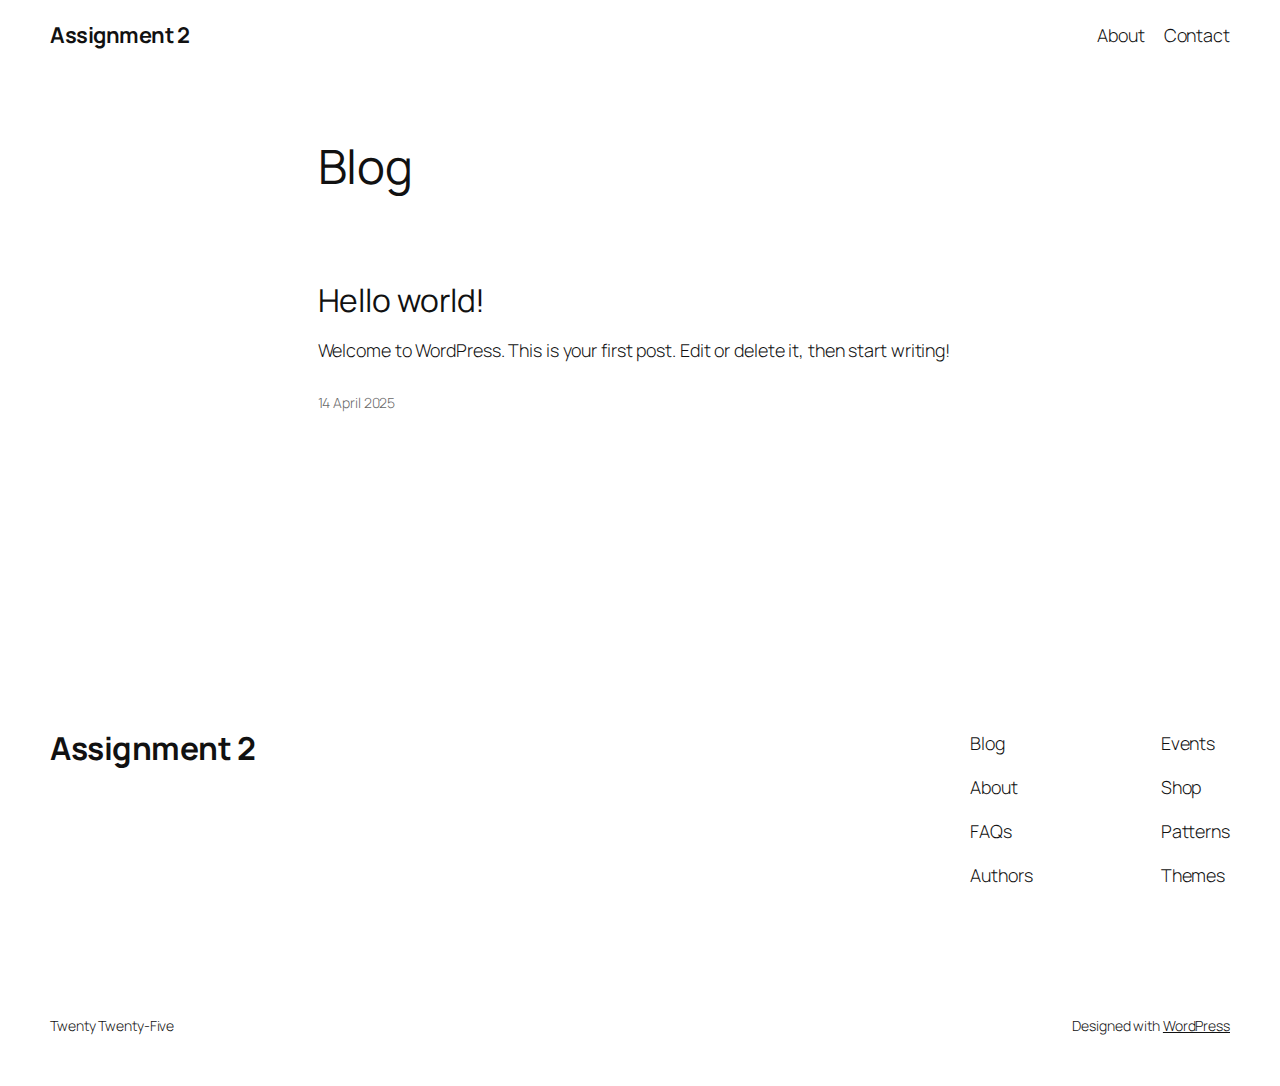
==== commit 66364fae: "deploy: 0cb3b8bceb7732099edc6e18969d0d699d906788" ====
--- a/index.html
+++ b/index.html
@@ -181,7 +181,7 @@
 							<div class="wp-block-navigation__responsive-container-content" 
 				data-wp-watch="callbacks.focusFirstElement"
 			 id="modal-1-content">
-								<ul class="wp-block-navigation__container is-responsive items-justified-right wp-block-navigation"><ul class="wp-block-page-list"><li class="wp-block-pages-list__item wp-block-navigation-item open-on-hover-click"><a class="wp-block-pages-list__item__link wp-block-navigation-item__content" href="/sample-page/">Sample Page</a></li></ul></ul>
+								<ul class="wp-block-navigation__container is-responsive items-justified-right wp-block-navigation"><ul class="wp-block-page-list"><li class="wp-block-pages-list__item wp-block-navigation-item open-on-hover-click"><a class="wp-block-pages-list__item__link wp-block-navigation-item__content" href="/about/">About</a></li><li class="wp-block-pages-list__item wp-block-navigation-item open-on-hover-click"><a class="wp-block-pages-list__item__link wp-block-navigation-item__content" href="/contact/">Contact</a></li></ul></ul>
 							</div>
 						</div>
 					</div>
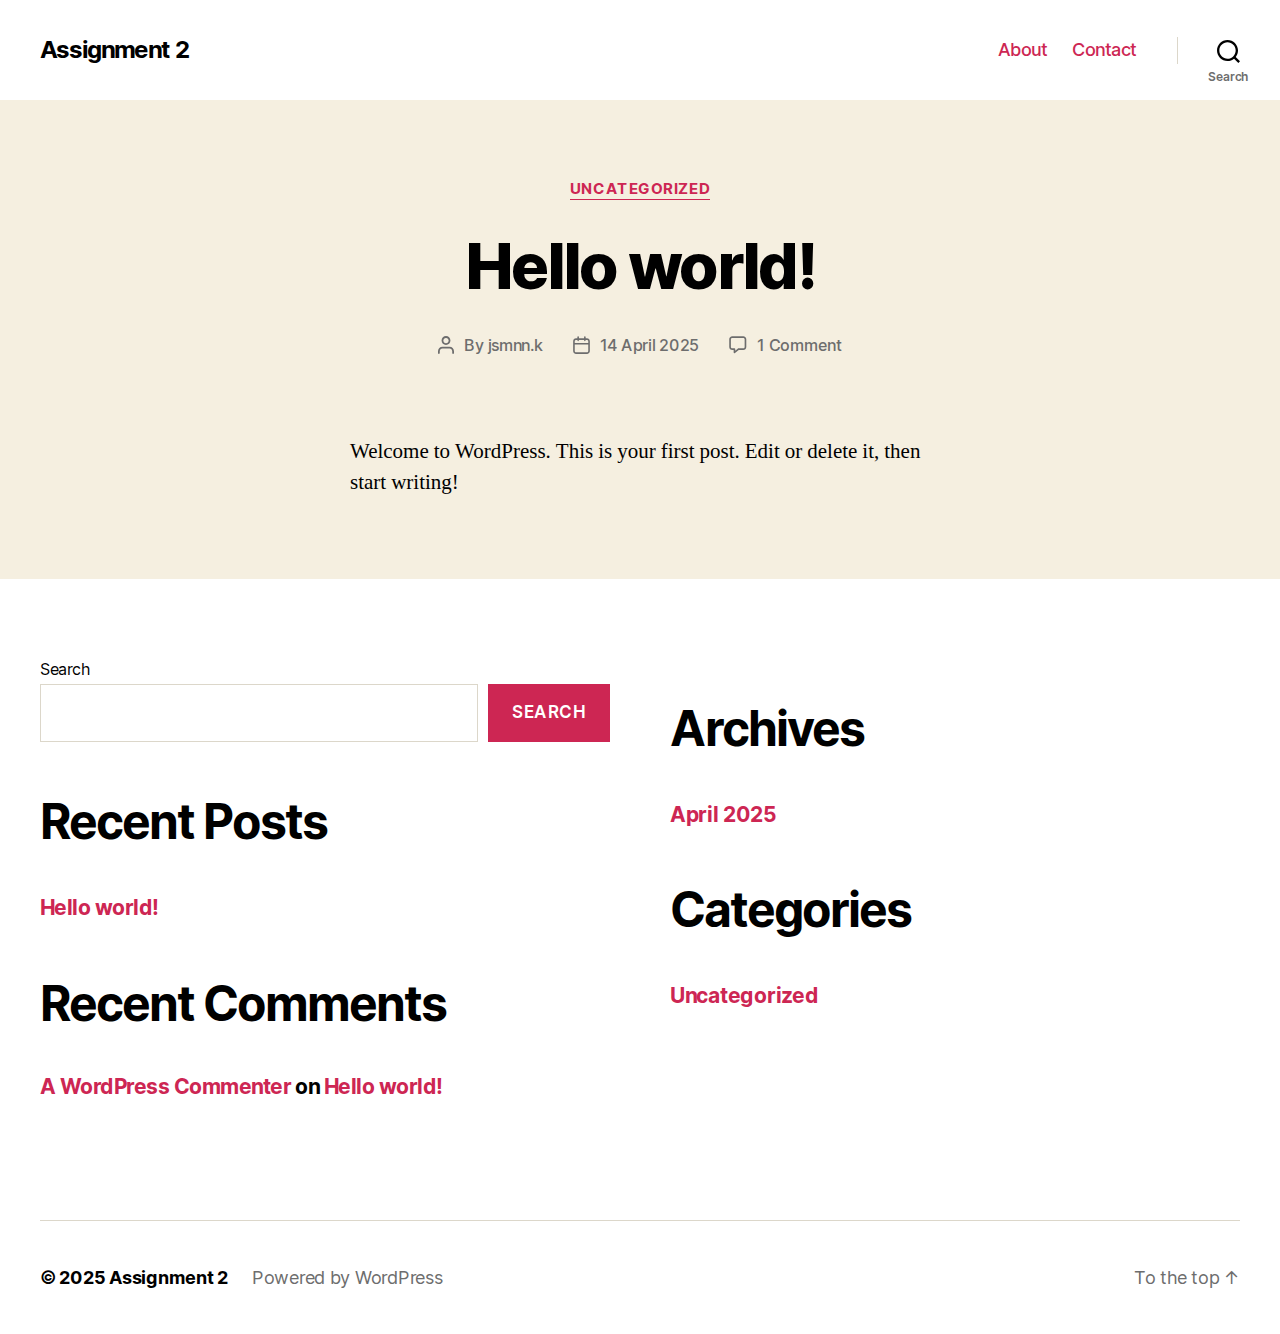
==== commit 2ecd9f55: "deploy: d601d5f113db827e3de06b8a89de60ed4944196c" ====
--- a/index.html
+++ b/index.html
@@ -1,12 +1,18 @@
 <!DOCTYPE html>
-<html lang="en-CA">
-<head>
-	<meta charset="UTF-8" />
-	<meta name="viewport" content="width=device-width, initial-scale=1" />
+
+<html class="no-js" lang="en-CA">
+
+	<head>
+
+		<meta charset="UTF-8">
+		<meta name="viewport" content="width=device-width, initial-scale=1.0">
+
+		<link rel="profile" href="https://gmpg.org/xfn/11">
+
+		<title>Assignment 2</title>
 <meta name='robots' content='max-image-preview:large' />
 	<style>img:is([sizes="auto" i], [sizes^="auto," i]) { contain-intrinsic-size: 3000px 1500px }</style>
-	<title>Assignment 2</title>
-<link rel='dns-prefetch' href='//localhost' />
+	<link rel='dns-prefetch' href='//localhost' />
 <link rel="alternate" type="application/rss+xml" title="Assignment 2 &raquo; Feed" href="/feed/" />
 <link rel="alternate" type="application/rss+xml" title="Assignment 2 &raquo; Comments Feed" href="/comments/feed/" />
 <script>
@@ -14,55 +20,6 @@
 /*! This file is auto-generated */
 !function(i,n){var o,s,e;function c(e){try{var t={supportTests:e,timestamp:(new Date).valueOf()};sessionStorage.setItem(o,JSON.stringify(t))}catch(e){}}function p(e,t,n){e.clearRect(0,0,e.canvas.width,e.canvas.height),e.fillText(t,0,0);var t=new Uint32Array(e.getImageData(0,0,e.canvas.width,e.canvas.height).data),r=(e.clearRect(0,0,e.canvas.width,e.canvas.height),e.fillText(n,0,0),new Uint32Array(e.getImageData(0,0,e.canvas.width,e.canvas.height).data));return t.every(function(e,t){return e===r[t]})}function u(e,t,n){switch(t){case"flag":return n(e,"\ud83c\udff3\ufe0f\u200d\u26a7\ufe0f","\ud83c\udff3\ufe0f\u200b\u26a7\ufe0f")?!1:!n(e,"\ud83c\uddfa\ud83c\uddf3","\ud83c\uddfa\u200b\ud83c\uddf3")&&!n(e,"\ud83c\udff4\udb40\udc67\udb40\udc62\udb40\udc65\udb40\udc6e\udb40\udc67\udb40\udc7f","\ud83c\udff4\u200b\udb40\udc67\u200b\udb40\udc62\u200b\udb40\udc65\u200b\udb40\udc6e\u200b\udb40\udc67\u200b\udb40\udc7f");case"emoji":return!n(e,"\ud83d\udc26\u200d\u2b1b","\ud83d\udc26\u200b\u2b1b")}return!1}function f(e,t,n){var r="undefined"!=typeof WorkerGlobalScope&&self instanceof WorkerGlobalScope?new OffscreenCanvas(300,150):i.createElement("canvas"),a=r.getContext("2d",{willReadFrequently:!0}),o=(a.textBaseline="top",a.font="600 32px Arial",{});return e.forEach(function(e){o[e]=t(a,e,n)}),o}function t(e){var t=i.createElement("script");t.src=e,t.defer=!0,i.head.appendChild(t)}"undefined"!=typeof Promise&&(o="wpEmojiSettingsSupports",s=["flag","emoji"],n.supports={everything:!0,everythingExceptFlag:!0},e=new Promise(function(e){i.addEventListener("DOMContentLoaded",e,{once:!0})}),new Promise(function(t){var n=function(){try{var e=JSON.parse(sessionStorage.getItem(o));if("object"==typeof e&&"number"==typeof e.timestamp&&(new Date).valueOf()<e.timestamp+604800&&"object"==typeof e.supportTests)return e.supportTests}catch(e){}return null}();if(!n){if("undefined"!=typeof Worker&&"undefined"!=typeof OffscreenCanvas&&"undefined"!=typeof URL&&URL.createObjectURL&&"undefined"!=typeof Blob)try{var e="postMessage("+f.toString()+"("+[JSON.stringify(s),u.toString(),p.toString()].join(",")+"));",r=new Blob([e],{type:"text/javascript"}),a=new Worker(URL.createObjectURL(r),{name:"wpTestEmojiSupports"});return void(a.onmessage=function(e){c(n=e.data),a.terminate(),t(n)})}catch(e){}c(n=f(s,u,p))}t(n)}).then(function(e){for(var t in e)n.supports[t]=e[t],n.supports.everything=n.supports.everything&&n.supports[t],"flag"!==t&&(n.supports.everythingExceptFlag=n.supports.everythingExceptFlag&&n.supports[t]);n.supports.everythingExceptFlag=n.supports.everythingExceptFlag&&!n.supports.flag,n.DOMReady=!1,n.readyCallback=function(){n.DOMReady=!0}}).then(function(){return e}).then(function(){var e;n.supports.everything||(n.readyCallback(),(e=n.source||{}).concatemoji?t(e.concatemoji):e.wpemoji&&e.twemoji&&(t(e.twemoji),t(e.wpemoji)))}))}((window,document),window._wpemojiSettings);
 </script>
-<style id='wp-block-site-title-inline-css'>
-.wp-block-site-title{box-sizing:border-box}.wp-block-site-title :where(a){color:inherit;font-family:inherit;font-size:inherit;font-style:inherit;font-weight:inherit;letter-spacing:inherit;line-height:inherit;text-decoration:inherit}
-</style>
-<style id='wp-block-page-list-inline-css'>
-.wp-block-navigation .wp-block-page-list{align-items:var(--navigation-layout-align,initial);background-color:inherit;display:flex;flex-direction:var(--navigation-layout-direction,initial);flex-wrap:var(--navigation-layout-wrap,wrap);justify-content:var(--navigation-layout-justify,initial)}.wp-block-navigation .wp-block-navigation-item{background-color:inherit}
-</style>
-<link rel='stylesheet' id='wp-block-navigation-css' href='/wp-includes/blocks/navigation/style.min.css?ver=6.7.2' media='all' />
-<style id='wp-block-group-inline-css'>
-.wp-block-group{box-sizing:border-box}:where(.wp-block-group.wp-block-group-is-layout-constrained){position:relative}
-</style>
-<style id='wp-block-heading-inline-css'>
-h1.has-background,h2.has-background,h3.has-background,h4.has-background,h5.has-background,h6.has-background{padding:1.25em 2.375em}h1.has-text-align-left[style*=writing-mode]:where([style*=vertical-lr]),h1.has-text-align-right[style*=writing-mode]:where([style*=vertical-rl]),h2.has-text-align-left[style*=writing-mode]:where([style*=vertical-lr]),h2.has-text-align-right[style*=writing-mode]:where([style*=vertical-rl]),h3.has-text-align-left[style*=writing-mode]:where([style*=vertical-lr]),h3.has-text-align-right[style*=writing-mode]:where([style*=vertical-rl]),h4.has-text-align-left[style*=writing-mode]:where([style*=vertical-lr]),h4.has-text-align-right[style*=writing-mode]:where([style*=vertical-rl]),h5.has-text-align-left[style*=writing-mode]:where([style*=vertical-lr]),h5.has-text-align-right[style*=writing-mode]:where([style*=vertical-rl]),h6.has-text-align-left[style*=writing-mode]:where([style*=vertical-lr]),h6.has-text-align-right[style*=writing-mode]:where([style*=vertical-rl]){rotate:180deg}
-</style>
-<style id='wp-block-post-featured-image-inline-css'>
-.wp-block-post-featured-image{margin-left:0;margin-right:0}.wp-block-post-featured-image a{display:block;height:100%}.wp-block-post-featured-image :where(img){box-sizing:border-box;height:auto;max-width:100%;vertical-align:bottom;width:100%}.wp-block-post-featured-image.alignfull img,.wp-block-post-featured-image.alignwide img{width:100%}.wp-block-post-featured-image .wp-block-post-featured-image__overlay.has-background-dim{background-color:#000;inset:0;position:absolute}.wp-block-post-featured-image{position:relative}.wp-block-post-featured-image .wp-block-post-featured-image__overlay.has-background-gradient{background-color:initial}.wp-block-post-featured-image .wp-block-post-featured-image__overlay.has-background-dim-0{opacity:0}.wp-block-post-featured-image .wp-block-post-featured-image__overlay.has-background-dim-10{opacity:.1}.wp-block-post-featured-image .wp-block-post-featured-image__overlay.has-background-dim-20{opacity:.2}.wp-block-post-featured-image .wp-block-post-featured-image__overlay.has-background-dim-30{opacity:.3}.wp-block-post-featured-image .wp-block-post-featured-image__overlay.has-background-dim-40{opacity:.4}.wp-block-post-featured-image .wp-block-post-featured-image__overlay.has-background-dim-50{opacity:.5}.wp-block-post-featured-image .wp-block-post-featured-image__overlay.has-background-dim-60{opacity:.6}.wp-block-post-featured-image .wp-block-post-featured-image__overlay.has-background-dim-70{opacity:.7}.wp-block-post-featured-image .wp-block-post-featured-image__overlay.has-background-dim-80{opacity:.8}.wp-block-post-featured-image .wp-block-post-featured-image__overlay.has-background-dim-90{opacity:.9}.wp-block-post-featured-image .wp-block-post-featured-image__overlay.has-background-dim-100{opacity:1}.wp-block-post-featured-image:where(.alignleft,.alignright){width:100%}
-</style>
-<style id='wp-block-post-title-inline-css'>
-.wp-block-post-title{box-sizing:border-box;word-break:break-word}.wp-block-post-title :where(a){display:inline-block;font-family:inherit;font-size:inherit;font-style:inherit;font-weight:inherit;letter-spacing:inherit;line-height:inherit;text-decoration:inherit}
-</style>
-<style id='wp-block-paragraph-inline-css'>
-.is-small-text{font-size:.875em}.is-regular-text{font-size:1em}.is-large-text{font-size:2.25em}.is-larger-text{font-size:3em}.has-drop-cap:not(:focus):first-letter{float:left;font-size:8.4em;font-style:normal;font-weight:100;line-height:.68;margin:.05em .1em 0 0;text-transform:uppercase}body.rtl .has-drop-cap:not(:focus):first-letter{float:none;margin-left:.1em}p.has-drop-cap.has-background{overflow:hidden}:root :where(p.has-background){padding:1.25em 2.375em}:where(p.has-text-color:not(.has-link-color)) a{color:inherit}p.has-text-align-left[style*="writing-mode:vertical-lr"],p.has-text-align-right[style*="writing-mode:vertical-rl"]{rotate:180deg}
-</style>
-<style id='wp-block-post-content-inline-css'>
-.wp-block-post-content{display:flow-root}
-</style>
-<style id='wp-block-post-date-inline-css'>
-.wp-block-post-date{box-sizing:border-box}
-</style>
-<style id='wp-block-post-template-inline-css'>
-.wp-block-post-template{list-style:none;margin-bottom:0;margin-top:0;max-width:100%;padding:0}.wp-block-post-template.is-flex-container{display:flex;flex-direction:row;flex-wrap:wrap;gap:1.25em}.wp-block-post-template.is-flex-container>li{margin:0;width:100%}@media (min-width:600px){.wp-block-post-template.is-flex-container.is-flex-container.columns-2>li{width:calc(50% - .625em)}.wp-block-post-template.is-flex-container.is-flex-container.columns-3>li{width:calc(33.33333% - .83333em)}.wp-block-post-template.is-flex-container.is-flex-container.columns-4>li{width:calc(25% - .9375em)}.wp-block-post-template.is-flex-container.is-flex-container.columns-5>li{width:calc(20% - 1em)}.wp-block-post-template.is-flex-container.is-flex-container.columns-6>li{width:calc(16.66667% - 1.04167em)}}@media (max-width:600px){.wp-block-post-template-is-layout-grid.wp-block-post-template-is-layout-grid.wp-block-post-template-is-layout-grid.wp-block-post-template-is-layout-grid{grid-template-columns:1fr}}.wp-block-post-template-is-layout-constrained>li>.alignright,.wp-block-post-template-is-layout-flow>li>.alignright{float:right;margin-inline-end:0;margin-inline-start:2em}.wp-block-post-template-is-layout-constrained>li>.alignleft,.wp-block-post-template-is-layout-flow>li>.alignleft{float:left;margin-inline-end:2em;margin-inline-start:0}.wp-block-post-template-is-layout-constrained>li>.aligncenter,.wp-block-post-template-is-layout-flow>li>.aligncenter{margin-inline-end:auto;margin-inline-start:auto}
-</style>
-<style id='wp-block-query-pagination-inline-css'>
-.wp-block-query-pagination.is-content-justification-space-between>.wp-block-query-pagination-next:last-of-type{margin-inline-start:auto}.wp-block-query-pagination.is-content-justification-space-between>.wp-block-query-pagination-previous:first-child{margin-inline-end:auto}.wp-block-query-pagination .wp-block-query-pagination-previous-arrow{display:inline-block;margin-right:1ch}.wp-block-query-pagination .wp-block-query-pagination-previous-arrow:not(.is-arrow-chevron){transform:scaleX(1)}.wp-block-query-pagination .wp-block-query-pagination-next-arrow{display:inline-block;margin-left:1ch}.wp-block-query-pagination .wp-block-query-pagination-next-arrow:not(.is-arrow-chevron){transform:scaleX(1)}.wp-block-query-pagination.aligncenter{justify-content:center}
-</style>
-<style id='wp-block-site-logo-inline-css'>
-.wp-block-site-logo{box-sizing:border-box;line-height:0}.wp-block-site-logo a{display:inline-block;line-height:0}.wp-block-site-logo.is-default-size img{height:auto;width:120px}.wp-block-site-logo img{height:auto;max-width:100%}.wp-block-site-logo a,.wp-block-site-logo img{border-radius:inherit}.wp-block-site-logo.aligncenter{margin-left:auto;margin-right:auto;text-align:center}:root :where(.wp-block-site-logo.is-style-rounded){border-radius:9999px}
-</style>
-<style id='wp-block-site-tagline-inline-css'>
-.wp-block-site-tagline{box-sizing:border-box}
-</style>
-<style id='wp-block-spacer-inline-css'>
-.wp-block-spacer{clear:both}
-</style>
-<style id='wp-block-columns-inline-css'>
-.wp-block-columns{align-items:normal!important;box-sizing:border-box;display:flex;flex-wrap:wrap!important}@media (min-width:782px){.wp-block-columns{flex-wrap:nowrap!important}}.wp-block-columns.are-vertically-aligned-top{align-items:flex-start}.wp-block-columns.are-vertically-aligned-center{align-items:center}.wp-block-columns.are-vertically-aligned-bottom{align-items:flex-end}@media (max-width:781px){.wp-block-columns:not(.is-not-stacked-on-mobile)>.wp-block-column{flex-basis:100%!important}}@media (min-width:782px){.wp-block-columns:not(.is-not-stacked-on-mobile)>.wp-block-column{flex-basis:0;flex-grow:1}.wp-block-columns:not(.is-not-stacked-on-mobile)>.wp-block-column[style*=flex-basis]{flex-grow:0}}.wp-block-columns.is-not-stacked-on-mobile{flex-wrap:nowrap!important}.wp-block-columns.is-not-stacked-on-mobile>.wp-block-column{flex-basis:0;flex-grow:1}.wp-block-columns.is-not-stacked-on-mobile>.wp-block-column[style*=flex-basis]{flex-grow:0}:where(.wp-block-columns){margin-bottom:1.75em}:where(.wp-block-columns.has-background){padding:1.25em 2.375em}.wp-block-column{flex-grow:1;min-width:0;overflow-wrap:break-word;word-break:break-word}.wp-block-column.is-vertically-aligned-top{align-self:flex-start}.wp-block-column.is-vertically-aligned-center{align-self:center}.wp-block-column.is-vertically-aligned-bottom{align-self:flex-end}.wp-block-column.is-vertically-aligned-stretch{align-self:stretch}.wp-block-column.is-vertically-aligned-bottom,.wp-block-column.is-vertically-aligned-center,.wp-block-column.is-vertically-aligned-top{width:100%}
-</style>
-<style id='wp-block-navigation-link-inline-css'>
-.wp-block-navigation .wp-block-navigation-item__label{overflow-wrap:break-word}.wp-block-navigation .wp-block-navigation-item__description{display:none}.link-ui-tools{border-top:1px solid #f0f0f0;padding:8px}.link-ui-block-inserter{padding-top:8px}.link-ui-block-inserter__back{margin-left:8px;text-transform:uppercase}
-</style>
 <style id='wp-emoji-styles-inline-css'>
 
 	img.wp-smiley, img.emoji {
@@ -77,261 +34,310 @@
 		padding: 0 !important;
 	}
 </style>
-<style id='wp-block-library-inline-css'>
-:root{--wp-admin-theme-color:#007cba;--wp-admin-theme-color--rgb:0,124,186;--wp-admin-theme-color-darker-10:#006ba1;--wp-admin-theme-color-darker-10--rgb:0,107,161;--wp-admin-theme-color-darker-20:#005a87;--wp-admin-theme-color-darker-20--rgb:0,90,135;--wp-admin-border-width-focus:2px;--wp-block-synced-color:#7a00df;--wp-block-synced-color--rgb:122,0,223;--wp-bound-block-color:var(--wp-block-synced-color)}@media (min-resolution:192dpi){:root{--wp-admin-border-width-focus:1.5px}}.wp-element-button{cursor:pointer}:root{--wp--preset--font-size--normal:16px;--wp--preset--font-size--huge:42px}:root .has-very-light-gray-background-color{background-color:#eee}:root .has-very-dark-gray-background-color{background-color:#313131}:root .has-very-light-gray-color{color:#eee}:root .has-very-dark-gray-color{color:#313131}:root .has-vivid-green-cyan-to-vivid-cyan-blue-gradient-background{background:linear-gradient(135deg,#00d084,#0693e3)}:root .has-purple-crush-gradient-background{background:linear-gradient(135deg,#34e2e4,#4721fb 50%,#ab1dfe)}:root .has-hazy-dawn-gradient-background{background:linear-gradient(135deg,#faaca8,#dad0ec)}:root .has-subdued-olive-gradient-background{background:linear-gradient(135deg,#fafae1,#67a671)}:root .has-atomic-cream-gradient-background{background:linear-gradient(135deg,#fdd79a,#004a59)}:root .has-nightshade-gradient-background{background:linear-gradient(135deg,#330968,#31cdcf)}:root .has-midnight-gradient-background{background:linear-gradient(135deg,#020381,#2874fc)}.has-regular-font-size{font-size:1em}.has-larger-font-size{font-size:2.625em}.has-normal-font-size{font-size:var(--wp--preset--font-size--normal)}.has-huge-font-size{font-size:var(--wp--preset--font-size--huge)}.has-text-align-center{text-align:center}.has-text-align-left{text-align:left}.has-text-align-right{text-align:right}#end-resizable-editor-section{display:none}.aligncenter{clear:both}.items-justified-left{justify-content:flex-start}.items-justified-center{justify-content:center}.items-justified-right{justify-content:flex-end}.items-justified-space-between{justify-content:space-between}.screen-reader-text{border:0;clip:rect(1px,1px,1px,1px);clip-path:inset(50%);height:1px;margin:-1px;overflow:hidden;padding:0;position:absolute;width:1px;word-wrap:normal!important}.screen-reader-text:focus{background-color:#ddd;clip:auto!important;clip-path:none;color:#444;display:block;font-size:1em;height:auto;left:5px;line-height:normal;padding:15px 23px 14px;text-decoration:none;top:5px;width:auto;z-index:100000}html :where(.has-border-color){border-style:solid}html :where([style*=border-top-color]){border-top-style:solid}html :where([style*=border-right-color]){border-right-style:solid}html :where([style*=border-bottom-color]){border-bottom-style:solid}html :where([style*=border-left-color]){border-left-style:solid}html :where([style*=border-width]){border-style:solid}html :where([style*=border-top-width]){border-top-style:solid}html :where([style*=border-right-width]){border-right-style:solid}html :where([style*=border-bottom-width]){border-bottom-style:solid}html :where([style*=border-left-width]){border-left-style:solid}html :where(img[class*=wp-image-]){height:auto;max-width:100%}:where(figure){margin:0 0 1em}html :where(.is-position-sticky){--wp-admin--admin-bar--position-offset:var(--wp-admin--admin-bar--height,0px)}@media screen and (max-width:600px){html :where(.is-position-sticky){--wp-admin--admin-bar--position-offset:0px}}
+<link rel='stylesheet' id='wp-block-library-css' href='/wp-includes/css/dist/block-library/style.min.css?ver=6.7.2' media='all' />
+<style id='classic-theme-styles-inline-css'>
+/*! This file is auto-generated */
+.wp-block-button__link{color:#fff;background-color:#32373c;border-radius:9999px;box-shadow:none;text-decoration:none;padding:calc(.667em + 2px) calc(1.333em + 2px);font-size:1.125em}.wp-block-file__button{background:#32373c;color:#fff;text-decoration:none}
 </style>
 <style id='global-styles-inline-css'>
-:root{--wp--preset--aspect-ratio--square: 1;--wp--preset--aspect-ratio--4-3: 4/3;--wp--preset--aspect-ratio--3-4: 3/4;--wp--preset--aspect-ratio--3-2: 3/2;--wp--preset--aspect-ratio--2-3: 2/3;--wp--preset--aspect-ratio--16-9: 16/9;--wp--preset--aspect-ratio--9-16: 9/16;--wp--preset--color--black: #000000;--wp--preset--color--cyan-bluish-gray: #abb8c3;--wp--preset--color--white: #ffffff;--wp--preset--color--pale-pink: #f78da7;--wp--preset--color--vivid-red: #cf2e2e;--wp--preset--color--luminous-vivid-orange: #ff6900;--wp--preset--color--luminous-vivid-amber: #fcb900;--wp--preset--color--light-green-cyan: #7bdcb5;--wp--preset--color--vivid-green-cyan: #00d084;--wp--preset--color--pale-cyan-blue: #8ed1fc;--wp--preset--color--vivid-cyan-blue: #0693e3;--wp--preset--color--vivid-purple: #9b51e0;--wp--preset--color--base: #FFFFFF;--wp--preset--color--contrast: #111111;--wp--preset--color--accent-1: #FFEE58;--wp--preset--color--accent-2: #F6CFF4;--wp--preset--color--accent-3: #503AA8;--wp--preset--color--accent-4: #686868;--wp--preset--color--accent-5: #FBFAF3;--wp--preset--color--accent-6: color-mix(in srgb, currentColor 20%, transparent);--wp--preset--gradient--vivid-cyan-blue-to-vivid-purple: linear-gradient(135deg,rgba(6,147,227,1) 0%,rgb(155,81,224) 100%);--wp--preset--gradient--light-green-cyan-to-vivid-green-cyan: linear-gradient(135deg,rgb(122,220,180) 0%,rgb(0,208,130) 100%);--wp--preset--gradient--luminous-vivid-amber-to-luminous-vivid-orange: linear-gradient(135deg,rgba(252,185,0,1) 0%,rgba(255,105,0,1) 100%);--wp--preset--gradient--luminous-vivid-orange-to-vivid-red: linear-gradient(135deg,rgba(255,105,0,1) 0%,rgb(207,46,46) 100%);--wp--preset--gradient--very-light-gray-to-cyan-bluish-gray: linear-gradient(135deg,rgb(238,238,238) 0%,rgb(169,184,195) 100%);--wp--preset--gradient--cool-to-warm-spectrum: linear-gradient(135deg,rgb(74,234,220) 0%,rgb(151,120,209) 20%,rgb(207,42,186) 40%,rgb(238,44,130) 60%,rgb(251,105,98) 80%,rgb(254,248,76) 100%);--wp--preset--gradient--blush-light-purple: linear-gradient(135deg,rgb(255,206,236) 0%,rgb(152,150,240) 100%);--wp--preset--gradient--blush-bordeaux: linear-gradient(135deg,rgb(254,205,165) 0%,rgb(254,45,45) 50%,rgb(107,0,62) 100%);--wp--preset--gradient--luminous-dusk: linear-gradient(135deg,rgb(255,203,112) 0%,rgb(199,81,192) 50%,rgb(65,88,208) 100%);--wp--preset--gradient--pale-ocean: linear-gradient(135deg,rgb(255,245,203) 0%,rgb(182,227,212) 50%,rgb(51,167,181) 100%);--wp--preset--gradient--electric-grass: linear-gradient(135deg,rgb(202,248,128) 0%,rgb(113,206,126) 100%);--wp--preset--gradient--midnight: linear-gradient(135deg,rgb(2,3,129) 0%,rgb(40,116,252) 100%);--wp--preset--font-size--small: 0.875rem;--wp--preset--font-size--medium: clamp(1rem, 1rem + ((1vw - 0.2rem) * 0.196), 1.125rem);--wp--preset--font-size--large: clamp(1.125rem, 1.125rem + ((1vw - 0.2rem) * 0.392), 1.375rem);--wp--preset--font-size--x-large: clamp(1.75rem, 1.75rem + ((1vw - 0.2rem) * 0.392), 2rem);--wp--preset--font-size--xx-large: clamp(2.15rem, 2.15rem + ((1vw - 0.2rem) * 1.333), 3rem);--wp--preset--font-family--manrope: Manrope, sans-serif;--wp--preset--font-family--fira-code: "Fira Code", monospace;--wp--preset--spacing--20: 10px;--wp--preset--spacing--30: 20px;--wp--preset--spacing--40: 30px;--wp--preset--spacing--50: clamp(30px, 5vw, 50px);--wp--preset--spacing--60: clamp(30px, 7vw, 70px);--wp--preset--spacing--70: clamp(50px, 7vw, 90px);--wp--preset--spacing--80: clamp(70px, 10vw, 140px);--wp--preset--shadow--natural: 6px 6px 9px rgba(0, 0, 0, 0.2);--wp--preset--shadow--deep: 12px 12px 50px rgba(0, 0, 0, 0.4);--wp--preset--shadow--sharp: 6px 6px 0px rgba(0, 0, 0, 0.2);--wp--preset--shadow--outlined: 6px 6px 0px -3px rgba(255, 255, 255, 1), 6px 6px rgba(0, 0, 0, 1);--wp--preset--shadow--crisp: 6px 6px 0px rgba(0, 0, 0, 1);}:root { --wp--style--global--content-size: 645px;--wp--style--global--wide-size: 1340px; }:where(body) { margin: 0; }.wp-site-blocks { padding-top: var(--wp--style--root--padding-top); padding-bottom: var(--wp--style--root--padding-bottom); }.has-global-padding { padding-right: var(--wp--style--root--padding-right); padding-left: var(--wp--style--root--padding-left); }.has-global-padding > .alignfull { margin-right: calc(var(--wp--style--root--padding-right) * -1); margin-left: calc(var(--wp--style--root--padding-left) * -1); }.has-global-padding :where(:not(.alignfull.is-layout-flow) > .has-global-padding:not(.wp-block-block, .alignfull)) { padding-right: 0; padding-left: 0; }.has-global-padding :where(:not(.alignfull.is-layout-flow) > .has-global-padding:not(.wp-block-block, .alignfull)) > .alignfull { margin-left: 0; margin-right: 0; }.wp-site-blocks > .alignleft { float: left; margin-right: 2em; }.wp-site-blocks > .alignright { float: right; margin-left: 2em; }.wp-site-blocks > .aligncenter { justify-content: center; margin-left: auto; margin-right: auto; }:where(.wp-site-blocks) > * { margin-block-start: 1.2rem; margin-block-end: 0; }:where(.wp-site-blocks) > :first-child { margin-block-start: 0; }:where(.wp-site-blocks) > :last-child { margin-block-end: 0; }:root { --wp--style--block-gap: 1.2rem; }:root :where(.is-layout-flow) > :first-child{margin-block-start: 0;}:root :where(.is-layout-flow) > :last-child{margin-block-end: 0;}:root :where(.is-layout-flow) > *{margin-block-start: 1.2rem;margin-block-end: 0;}:root :where(.is-layout-constrained) > :first-child{margin-block-start: 0;}:root :where(.is-layout-constrained) > :last-child{margin-block-end: 0;}:root :where(.is-layout-constrained) > *{margin-block-start: 1.2rem;margin-block-end: 0;}:root :where(.is-layout-flex){gap: 1.2rem;}:root :where(.is-layout-grid){gap: 1.2rem;}.is-layout-flow > .alignleft{float: left;margin-inline-start: 0;margin-inline-end: 2em;}.is-layout-flow > .alignright{float: right;margin-inline-start: 2em;margin-inline-end: 0;}.is-layout-flow > .aligncenter{margin-left: auto !important;margin-right: auto !important;}.is-layout-constrained > .alignleft{float: left;margin-inline-start: 0;margin-inline-end: 2em;}.is-layout-constrained > .alignright{float: right;margin-inline-start: 2em;margin-inline-end: 0;}.is-layout-constrained > .aligncenter{margin-left: auto !important;margin-right: auto !important;}.is-layout-constrained > :where(:not(.alignleft):not(.alignright):not(.alignfull)){max-width: var(--wp--style--global--content-size);margin-left: auto !important;margin-right: auto !important;}.is-layout-constrained > .alignwide{max-width: var(--wp--style--global--wide-size);}body .is-layout-flex{display: flex;}.is-layout-flex{flex-wrap: wrap;align-items: center;}.is-layout-flex > :is(*, div){margin: 0;}body .is-layout-grid{display: grid;}.is-layout-grid > :is(*, div){margin: 0;}body{background-color: var(--wp--preset--color--base);color: var(--wp--preset--color--contrast);font-family: var(--wp--preset--font-family--manrope);font-size: var(--wp--preset--font-size--large);font-weight: 300;letter-spacing: -0.1px;line-height: 1.4;--wp--style--root--padding-top: 0px;--wp--style--root--padding-right: var(--wp--preset--spacing--50);--wp--style--root--padding-bottom: 0px;--wp--style--root--padding-left: var(--wp--preset--spacing--50);}a:where(:not(.wp-element-button)){color: currentColor;text-decoration: underline;}:root :where(a:where(:not(.wp-element-button)):hover){text-decoration: none;}h1, h2, h3, h4, h5, h6{font-weight: 400;letter-spacing: -0.1px;line-height: 1.125;}h1{font-size: var(--wp--preset--font-size--xx-large);}h2{font-size: var(--wp--preset--font-size--x-large);}h3{font-size: var(--wp--preset--font-size--large);}h4{font-size: var(--wp--preset--font-size--medium);}h5{font-size: var(--wp--preset--font-size--small);letter-spacing: 0.5px;}h6{font-size: var(--wp--preset--font-size--small);font-weight: 700;letter-spacing: 1.4px;text-transform: uppercase;}:root :where(.wp-element-button, .wp-block-button__link){background-color: var(--wp--preset--color--contrast);border-width: 0;color: var(--wp--preset--color--base);font-family: inherit;font-size: var(--wp--preset--font-size--medium);line-height: inherit;padding-top: 1rem;padding-right: 2.25rem;padding-bottom: 1rem;padding-left: 2.25rem;text-decoration: none;}:root :where(.wp-element-button:hover, .wp-block-button__link:hover){background-color: color-mix(in srgb, var(--wp--preset--color--contrast) 85%, transparent);border-color: transparent;color: var(--wp--preset--color--base);}:root :where(.wp-element-button:focus, .wp-block-button__link:focus){outline-color: var(--wp--preset--color--accent-4);outline-offset: 2px;}:root :where(.wp-element-caption, .wp-block-audio figcaption, .wp-block-embed figcaption, .wp-block-gallery figcaption, .wp-block-image figcaption, .wp-block-table figcaption, .wp-block-video figcaption){font-size: var(--wp--preset--font-size--small);line-height: 1.4;}.has-black-color{color: var(--wp--preset--color--black) !important;}.has-cyan-bluish-gray-color{color: var(--wp--preset--color--cyan-bluish-gray) !important;}.has-white-color{color: var(--wp--preset--color--white) !important;}.has-pale-pink-color{color: var(--wp--preset--color--pale-pink) !important;}.has-vivid-red-color{color: var(--wp--preset--color--vivid-red) !important;}.has-luminous-vivid-orange-color{color: var(--wp--preset--color--luminous-vivid-orange) !important;}.has-luminous-vivid-amber-color{color: var(--wp--preset--color--luminous-vivid-amber) !important;}.has-light-green-cyan-color{color: var(--wp--preset--color--light-green-cyan) !important;}.has-vivid-green-cyan-color{color: var(--wp--preset--color--vivid-green-cyan) !important;}.has-pale-cyan-blue-color{color: var(--wp--preset--color--pale-cyan-blue) !important;}.has-vivid-cyan-blue-color{color: var(--wp--preset--color--vivid-cyan-blue) !important;}.has-vivid-purple-color{color: var(--wp--preset--color--vivid-purple) !important;}.has-base-color{color: var(--wp--preset--color--base) !important;}.has-contrast-color{color: var(--wp--preset--color--contrast) !important;}.has-accent-1-color{color: var(--wp--preset--color--accent-1) !important;}.has-accent-2-color{color: var(--wp--preset--color--accent-2) !important;}.has-accent-3-color{color: var(--wp--preset--color--accent-3) !important;}.has-accent-4-color{color: var(--wp--preset--color--accent-4) !important;}.has-accent-5-color{color: var(--wp--preset--color--accent-5) !important;}.has-accent-6-color{color: var(--wp--preset--color--accent-6) !important;}.has-black-background-color{background-color: var(--wp--preset--color--black) !important;}.has-cyan-bluish-gray-background-color{background-color: var(--wp--preset--color--cyan-bluish-gray) !important;}.has-white-background-color{background-color: var(--wp--preset--color--white) !important;}.has-pale-pink-background-color{background-color: var(--wp--preset--color--pale-pink) !important;}.has-vivid-red-background-color{background-color: var(--wp--preset--color--vivid-red) !important;}.has-luminous-vivid-orange-background-color{background-color: var(--wp--preset--color--luminous-vivid-orange) !important;}.has-luminous-vivid-amber-background-color{background-color: var(--wp--preset--color--luminous-vivid-amber) !important;}.has-light-green-cyan-background-color{background-color: var(--wp--preset--color--light-green-cyan) !important;}.has-vivid-green-cyan-background-color{background-color: var(--wp--preset--color--vivid-green-cyan) !important;}.has-pale-cyan-blue-background-color{background-color: var(--wp--preset--color--pale-cyan-blue) !important;}.has-vivid-cyan-blue-background-color{background-color: var(--wp--preset--color--vivid-cyan-blue) !important;}.has-vivid-purple-background-color{background-color: var(--wp--preset--color--vivid-purple) !important;}.has-base-background-color{background-color: var(--wp--preset--color--base) !important;}.has-contrast-background-color{background-color: var(--wp--preset--color--contrast) !important;}.has-accent-1-background-color{background-color: var(--wp--preset--color--accent-1) !important;}.has-accent-2-background-color{background-color: var(--wp--preset--color--accent-2) !important;}.has-accent-3-background-color{background-color: var(--wp--preset--color--accent-3) !important;}.has-accent-4-background-color{background-color: var(--wp--preset--color--accent-4) !important;}.has-accent-5-background-color{background-color: var(--wp--preset--color--accent-5) !important;}.has-accent-6-background-color{background-color: var(--wp--preset--color--accent-6) !important;}.has-black-border-color{border-color: var(--wp--preset--color--black) !important;}.has-cyan-bluish-gray-border-color{border-color: var(--wp--preset--color--cyan-bluish-gray) !important;}.has-white-border-color{border-color: var(--wp--preset--color--white) !important;}.has-pale-pink-border-color{border-color: var(--wp--preset--color--pale-pink) !important;}.has-vivid-red-border-color{border-color: var(--wp--preset--color--vivid-red) !important;}.has-luminous-vivid-orange-border-color{border-color: var(--wp--preset--color--luminous-vivid-orange) !important;}.has-luminous-vivid-amber-border-color{border-color: var(--wp--preset--color--luminous-vivid-amber) !important;}.has-light-green-cyan-border-color{border-color: var(--wp--preset--color--light-green-cyan) !important;}.has-vivid-green-cyan-border-color{border-color: var(--wp--preset--color--vivid-green-cyan) !important;}.has-pale-cyan-blue-border-color{border-color: var(--wp--preset--color--pale-cyan-blue) !important;}.has-vivid-cyan-blue-border-color{border-color: var(--wp--preset--color--vivid-cyan-blue) !important;}.has-vivid-purple-border-color{border-color: var(--wp--preset--color--vivid-purple) !important;}.has-base-border-color{border-color: var(--wp--preset--color--base) !important;}.has-contrast-border-color{border-color: var(--wp--preset--color--contrast) !important;}.has-accent-1-border-color{border-color: var(--wp--preset--color--accent-1) !important;}.has-accent-2-border-color{border-color: var(--wp--preset--color--accent-2) !important;}.has-accent-3-border-color{border-color: var(--wp--preset--color--accent-3) !important;}.has-accent-4-border-color{border-color: var(--wp--preset--color--accent-4) !important;}.has-accent-5-border-color{border-color: var(--wp--preset--color--accent-5) !important;}.has-accent-6-border-color{border-color: var(--wp--preset--color--accent-6) !important;}.has-vivid-cyan-blue-to-vivid-purple-gradient-background{background: var(--wp--preset--gradient--vivid-cyan-blue-to-vivid-purple) !important;}.has-light-green-cyan-to-vivid-green-cyan-gradient-background{background: var(--wp--preset--gradient--light-green-cyan-to-vivid-green-cyan) !important;}.has-luminous-vivid-amber-to-luminous-vivid-orange-gradient-background{background: var(--wp--preset--gradient--luminous-vivid-amber-to-luminous-vivid-orange) !important;}.has-luminous-vivid-orange-to-vivid-red-gradient-background{background: var(--wp--preset--gradient--luminous-vivid-orange-to-vivid-red) !important;}.has-very-light-gray-to-cyan-bluish-gray-gradient-background{background: var(--wp--preset--gradient--very-light-gray-to-cyan-bluish-gray) !important;}.has-cool-to-warm-spectrum-gradient-background{background: var(--wp--preset--gradient--cool-to-warm-spectrum) !important;}.has-blush-light-purple-gradient-background{background: var(--wp--preset--gradient--blush-light-purple) !important;}.has-blush-bordeaux-gradient-background{background: var(--wp--preset--gradient--blush-bordeaux) !important;}.has-luminous-dusk-gradient-background{background: var(--wp--preset--gradient--luminous-dusk) !important;}.has-pale-ocean-gradient-background{background: var(--wp--preset--gradient--pale-ocean) !important;}.has-electric-grass-gradient-background{background: var(--wp--preset--gradient--electric-grass) !important;}.has-midnight-gradient-background{background: var(--wp--preset--gradient--midnight) !important;}.has-small-font-size{font-size: var(--wp--preset--font-size--small) !important;}.has-medium-font-size{font-size: var(--wp--preset--font-size--medium) !important;}.has-large-font-size{font-size: var(--wp--preset--font-size--large) !important;}.has-x-large-font-size{font-size: var(--wp--preset--font-size--x-large) !important;}.has-xx-large-font-size{font-size: var(--wp--preset--font-size--xx-large) !important;}.has-manrope-font-family{font-family: var(--wp--preset--font-family--manrope) !important;}.has-fira-code-font-family{font-family: var(--wp--preset--font-family--fira-code) !important;}
-:root :where(.wp-block-columns-is-layout-flow) > :first-child{margin-block-start: 0;}:root :where(.wp-block-columns-is-layout-flow) > :last-child{margin-block-end: 0;}:root :where(.wp-block-columns-is-layout-flow) > *{margin-block-start: var(--wp--preset--spacing--50);margin-block-end: 0;}:root :where(.wp-block-columns-is-layout-constrained) > :first-child{margin-block-start: 0;}:root :where(.wp-block-columns-is-layout-constrained) > :last-child{margin-block-end: 0;}:root :where(.wp-block-columns-is-layout-constrained) > *{margin-block-start: var(--wp--preset--spacing--50);margin-block-end: 0;}:root :where(.wp-block-columns-is-layout-flex){gap: var(--wp--preset--spacing--50);}:root :where(.wp-block-columns-is-layout-grid){gap: var(--wp--preset--spacing--50);}
-:root :where(.wp-block-post-date){color: var(--wp--preset--color--accent-4);font-size: var(--wp--preset--font-size--small);}
-:root :where(.wp-block-post-date a:where(:not(.wp-element-button))){color: var(--wp--preset--color--accent-4);text-decoration: none;}
-:root :where(.wp-block-post-date a:where(:not(.wp-element-button)):hover){text-decoration: underline;}
-:root :where(.wp-block-post-title a:where(:not(.wp-element-button))){text-decoration: none;}
-:root :where(.wp-block-post-title a:where(:not(.wp-element-button)):hover){text-decoration: underline;}
-:root :where(.wp-block-query-pagination){font-size: var(--wp--preset--font-size--medium);font-weight: 500;}
-:root :where(.wp-block-site-tagline){font-size: var(--wp--preset--font-size--medium);}
-:root :where(.wp-block-site-title){font-weight: 700;letter-spacing: -.5px;}
-:root :where(.wp-block-site-title a:where(:not(.wp-element-button))){text-decoration: none;}
-:root :where(.wp-block-site-title a:where(:not(.wp-element-button)):hover){text-decoration: underline;}
-:root :where(.wp-block-navigation){font-size: var(--wp--preset--font-size--medium);}
-:root :where(.wp-block-navigation a:where(:not(.wp-element-button))){text-decoration: none;}
-:root :where(.wp-block-navigation a:where(:not(.wp-element-button)):hover){text-decoration: underline;}
+:root{--wp--preset--aspect-ratio--square: 1;--wp--preset--aspect-ratio--4-3: 4/3;--wp--preset--aspect-ratio--3-4: 3/4;--wp--preset--aspect-ratio--3-2: 3/2;--wp--preset--aspect-ratio--2-3: 2/3;--wp--preset--aspect-ratio--16-9: 16/9;--wp--preset--aspect-ratio--9-16: 9/16;--wp--preset--color--black: #000000;--wp--preset--color--cyan-bluish-gray: #abb8c3;--wp--preset--color--white: #ffffff;--wp--preset--color--pale-pink: #f78da7;--wp--preset--color--vivid-red: #cf2e2e;--wp--preset--color--luminous-vivid-orange: #ff6900;--wp--preset--color--luminous-vivid-amber: #fcb900;--wp--preset--color--light-green-cyan: #7bdcb5;--wp--preset--color--vivid-green-cyan: #00d084;--wp--preset--color--pale-cyan-blue: #8ed1fc;--wp--preset--color--vivid-cyan-blue: #0693e3;--wp--preset--color--vivid-purple: #9b51e0;--wp--preset--color--accent: #cd2653;--wp--preset--color--primary: #000000;--wp--preset--color--secondary: #6d6d6d;--wp--preset--color--subtle-background: #dcd7ca;--wp--preset--color--background: #f5efe0;--wp--preset--gradient--vivid-cyan-blue-to-vivid-purple: linear-gradient(135deg,rgba(6,147,227,1) 0%,rgb(155,81,224) 100%);--wp--preset--gradient--light-green-cyan-to-vivid-green-cyan: linear-gradient(135deg,rgb(122,220,180) 0%,rgb(0,208,130) 100%);--wp--preset--gradient--luminous-vivid-amber-to-luminous-vivid-orange: linear-gradient(135deg,rgba(252,185,0,1) 0%,rgba(255,105,0,1) 100%);--wp--preset--gradient--luminous-vivid-orange-to-vivid-red: linear-gradient(135deg,rgba(255,105,0,1) 0%,rgb(207,46,46) 100%);--wp--preset--gradient--very-light-gray-to-cyan-bluish-gray: linear-gradient(135deg,rgb(238,238,238) 0%,rgb(169,184,195) 100%);--wp--preset--gradient--cool-to-warm-spectrum: linear-gradient(135deg,rgb(74,234,220) 0%,rgb(151,120,209) 20%,rgb(207,42,186) 40%,rgb(238,44,130) 60%,rgb(251,105,98) 80%,rgb(254,248,76) 100%);--wp--preset--gradient--blush-light-purple: linear-gradient(135deg,rgb(255,206,236) 0%,rgb(152,150,240) 100%);--wp--preset--gradient--blush-bordeaux: linear-gradient(135deg,rgb(254,205,165) 0%,rgb(254,45,45) 50%,rgb(107,0,62) 100%);--wp--preset--gradient--luminous-dusk: linear-gradient(135deg,rgb(255,203,112) 0%,rgb(199,81,192) 50%,rgb(65,88,208) 100%);--wp--preset--gradient--pale-ocean: linear-gradient(135deg,rgb(255,245,203) 0%,rgb(182,227,212) 50%,rgb(51,167,181) 100%);--wp--preset--gradient--electric-grass: linear-gradient(135deg,rgb(202,248,128) 0%,rgb(113,206,126) 100%);--wp--preset--gradient--midnight: linear-gradient(135deg,rgb(2,3,129) 0%,rgb(40,116,252) 100%);--wp--preset--font-size--small: 18px;--wp--preset--font-size--medium: 20px;--wp--preset--font-size--large: 26.25px;--wp--preset--font-size--x-large: 42px;--wp--preset--font-size--normal: 21px;--wp--preset--font-size--larger: 32px;--wp--preset--spacing--20: 0.44rem;--wp--preset--spacing--30: 0.67rem;--wp--preset--spacing--40: 1rem;--wp--preset--spacing--50: 1.5rem;--wp--preset--spacing--60: 2.25rem;--wp--preset--spacing--70: 3.38rem;--wp--preset--spacing--80: 5.06rem;--wp--preset--shadow--natural: 6px 6px 9px rgba(0, 0, 0, 0.2);--wp--preset--shadow--deep: 12px 12px 50px rgba(0, 0, 0, 0.4);--wp--preset--shadow--sharp: 6px 6px 0px rgba(0, 0, 0, 0.2);--wp--preset--shadow--outlined: 6px 6px 0px -3px rgba(255, 255, 255, 1), 6px 6px rgba(0, 0, 0, 1);--wp--preset--shadow--crisp: 6px 6px 0px rgba(0, 0, 0, 1);}:where(.is-layout-flex){gap: 0.5em;}:where(.is-layout-grid){gap: 0.5em;}body .is-layout-flex{display: flex;}.is-layout-flex{flex-wrap: wrap;align-items: center;}.is-layout-flex > :is(*, div){margin: 0;}body .is-layout-grid{display: grid;}.is-layout-grid > :is(*, div){margin: 0;}:where(.wp-block-columns.is-layout-flex){gap: 2em;}:where(.wp-block-columns.is-layout-grid){gap: 2em;}:where(.wp-block-post-template.is-layout-flex){gap: 1.25em;}:where(.wp-block-post-template.is-layout-grid){gap: 1.25em;}.has-black-color{color: var(--wp--preset--color--black) !important;}.has-cyan-bluish-gray-color{color: var(--wp--preset--color--cyan-bluish-gray) !important;}.has-white-color{color: var(--wp--preset--color--white) !important;}.has-pale-pink-color{color: var(--wp--preset--color--pale-pink) !important;}.has-vivid-red-color{color: var(--wp--preset--color--vivid-red) !important;}.has-luminous-vivid-orange-color{color: var(--wp--preset--color--luminous-vivid-orange) !important;}.has-luminous-vivid-amber-color{color: var(--wp--preset--color--luminous-vivid-amber) !important;}.has-light-green-cyan-color{color: var(--wp--preset--color--light-green-cyan) !important;}.has-vivid-green-cyan-color{color: var(--wp--preset--color--vivid-green-cyan) !important;}.has-pale-cyan-blue-color{color: var(--wp--preset--color--pale-cyan-blue) !important;}.has-vivid-cyan-blue-color{color: var(--wp--preset--color--vivid-cyan-blue) !important;}.has-vivid-purple-color{color: var(--wp--preset--color--vivid-purple) !important;}.has-black-background-color{background-color: var(--wp--preset--color--black) !important;}.has-cyan-bluish-gray-background-color{background-color: var(--wp--preset--color--cyan-bluish-gray) !important;}.has-white-background-color{background-color: var(--wp--preset--color--white) !important;}.has-pale-pink-background-color{background-color: var(--wp--preset--color--pale-pink) !important;}.has-vivid-red-background-color{background-color: var(--wp--preset--color--vivid-red) !important;}.has-luminous-vivid-orange-background-color{background-color: var(--wp--preset--color--luminous-vivid-orange) !important;}.has-luminous-vivid-amber-background-color{background-color: var(--wp--preset--color--luminous-vivid-amber) !important;}.has-light-green-cyan-background-color{background-color: var(--wp--preset--color--light-green-cyan) !important;}.has-vivid-green-cyan-background-color{background-color: var(--wp--preset--color--vivid-green-cyan) !important;}.has-pale-cyan-blue-background-color{background-color: var(--wp--preset--color--pale-cyan-blue) !important;}.has-vivid-cyan-blue-background-color{background-color: var(--wp--preset--color--vivid-cyan-blue) !important;}.has-vivid-purple-background-color{background-color: var(--wp--preset--color--vivid-purple) !important;}.has-black-border-color{border-color: var(--wp--preset--color--black) !important;}.has-cyan-bluish-gray-border-color{border-color: var(--wp--preset--color--cyan-bluish-gray) !important;}.has-white-border-color{border-color: var(--wp--preset--color--white) !important;}.has-pale-pink-border-color{border-color: var(--wp--preset--color--pale-pink) !important;}.has-vivid-red-border-color{border-color: var(--wp--preset--color--vivid-red) !important;}.has-luminous-vivid-orange-border-color{border-color: var(--wp--preset--color--luminous-vivid-orange) !important;}.has-luminous-vivid-amber-border-color{border-color: var(--wp--preset--color--luminous-vivid-amber) !important;}.has-light-green-cyan-border-color{border-color: var(--wp--preset--color--light-green-cyan) !important;}.has-vivid-green-cyan-border-color{border-color: var(--wp--preset--color--vivid-green-cyan) !important;}.has-pale-cyan-blue-border-color{border-color: var(--wp--preset--color--pale-cyan-blue) !important;}.has-vivid-cyan-blue-border-color{border-color: var(--wp--preset--color--vivid-cyan-blue) !important;}.has-vivid-purple-border-color{border-color: var(--wp--preset--color--vivid-purple) !important;}.has-vivid-cyan-blue-to-vivid-purple-gradient-background{background: var(--wp--preset--gradient--vivid-cyan-blue-to-vivid-purple) !important;}.has-light-green-cyan-to-vivid-green-cyan-gradient-background{background: var(--wp--preset--gradient--light-green-cyan-to-vivid-green-cyan) !important;}.has-luminous-vivid-amber-to-luminous-vivid-orange-gradient-background{background: var(--wp--preset--gradient--luminous-vivid-amber-to-luminous-vivid-orange) !important;}.has-luminous-vivid-orange-to-vivid-red-gradient-background{background: var(--wp--preset--gradient--luminous-vivid-orange-to-vivid-red) !important;}.has-very-light-gray-to-cyan-bluish-gray-gradient-background{background: var(--wp--preset--gradient--very-light-gray-to-cyan-bluish-gray) !important;}.has-cool-to-warm-spectrum-gradient-background{background: var(--wp--preset--gradient--cool-to-warm-spectrum) !important;}.has-blush-light-purple-gradient-background{background: var(--wp--preset--gradient--blush-light-purple) !important;}.has-blush-bordeaux-gradient-background{background: var(--wp--preset--gradient--blush-bordeaux) !important;}.has-luminous-dusk-gradient-background{background: var(--wp--preset--gradient--luminous-dusk) !important;}.has-pale-ocean-gradient-background{background: var(--wp--preset--gradient--pale-ocean) !important;}.has-electric-grass-gradient-background{background: var(--wp--preset--gradient--electric-grass) !important;}.has-midnight-gradient-background{background: var(--wp--preset--gradient--midnight) !important;}.has-small-font-size{font-size: var(--wp--preset--font-size--small) !important;}.has-medium-font-size{font-size: var(--wp--preset--font-size--medium) !important;}.has-large-font-size{font-size: var(--wp--preset--font-size--large) !important;}.has-x-large-font-size{font-size: var(--wp--preset--font-size--x-large) !important;}
+:where(.wp-block-post-template.is-layout-flex){gap: 1.25em;}:where(.wp-block-post-template.is-layout-grid){gap: 1.25em;}
+:where(.wp-block-columns.is-layout-flex){gap: 2em;}:where(.wp-block-columns.is-layout-grid){gap: 2em;}
+:root :where(.wp-block-pullquote){font-size: 1.5em;line-height: 1.6;}
 </style>
-<style id='core-block-supports-inline-css'>
-.wp-container-core-navigation-is-layout-1{justify-content:flex-end;}.wp-container-core-group-is-layout-1{flex-wrap:nowrap;gap:var(--wp--preset--spacing--10);justify-content:flex-end;}.wp-container-core-group-is-layout-2{flex-wrap:nowrap;justify-content:space-between;}.wp-container-core-columns-is-layout-1{flex-wrap:nowrap;}.wp-container-core-navigation-is-layout-2{flex-direction:column;align-items:flex-start;}.wp-container-core-navigation-is-layout-3{flex-direction:column;align-items:flex-start;}.wp-container-core-group-is-layout-9{gap:var(--wp--preset--spacing--80);justify-content:space-between;align-items:flex-start;}.wp-container-core-group-is-layout-10{justify-content:space-between;align-items:flex-start;}.wp-container-core-group-is-layout-11{gap:var(--wp--preset--spacing--20);justify-content:space-between;}
+<link rel='stylesheet' id='parent-style-css' href='/wp-content/themes/twentytwenty/style.css?ver=6.7.2' media='all' />
+<link rel='stylesheet' id='child-style-css' href='/wp-content/themes/pink/style.css?ver=6.7.2' media='all' />
+<link rel='stylesheet' id='twentytwenty-style-css' href='/wp-content/themes/pink/style.css?ver=6.7.2' media='all' />
+<style id='twentytwenty-style-inline-css'>
+.color-accent,.color-accent-hover:hover,.color-accent-hover:focus,:root .has-accent-color,.has-drop-cap:not(:focus):first-letter,.wp-block-button.is-style-outline,a { color: #cd2653; }blockquote,.border-color-accent,.border-color-accent-hover:hover,.border-color-accent-hover:focus { border-color: #cd2653; }button,.button,.faux-button,.wp-block-button__link,.wp-block-file .wp-block-file__button,input[type="button"],input[type="reset"],input[type="submit"],.bg-accent,.bg-accent-hover:hover,.bg-accent-hover:focus,:root .has-accent-background-color,.comment-reply-link { background-color: #cd2653; }.fill-children-accent,.fill-children-accent * { fill: #cd2653; }body,.entry-title a,:root .has-primary-color { color: #000000; }:root .has-primary-background-color { background-color: #000000; }cite,figcaption,.wp-caption-text,.post-meta,.entry-content .wp-block-archives li,.entry-content .wp-block-categories li,.entry-content .wp-block-latest-posts li,.wp-block-latest-comments__comment-date,.wp-block-latest-posts__post-date,.wp-block-embed figcaption,.wp-block-image figcaption,.wp-block-pullquote cite,.comment-metadata,.comment-respond .comment-notes,.comment-respond .logged-in-as,.pagination .dots,.entry-content hr:not(.has-background),hr.styled-separator,:root .has-secondary-color { color: #6d6d6d; }:root .has-secondary-background-color { background-color: #6d6d6d; }pre,fieldset,input,textarea,table,table *,hr { border-color: #dcd7ca; }caption,code,code,kbd,samp,.wp-block-table.is-style-stripes tbody tr:nth-child(odd),:root .has-subtle-background-background-color { background-color: #dcd7ca; }.wp-block-table.is-style-stripes { border-bottom-color: #dcd7ca; }.wp-block-latest-posts.is-grid li { border-top-color: #dcd7ca; }:root .has-subtle-background-color { color: #dcd7ca; }body:not(.overlay-header) .primary-menu > li > a,body:not(.overlay-header) .primary-menu > li > .icon,.modal-menu a,.footer-menu a, .footer-widgets a:where(:not(.wp-block-button__link)),#site-footer .wp-block-button.is-style-outline,.wp-block-pullquote:before,.singular:not(.overlay-header) .entry-header a,.archive-header a,.header-footer-group .color-accent,.header-footer-group .color-accent-hover:hover { color: #cd2653; }.social-icons a,#site-footer button:not(.toggle),#site-footer .button,#site-footer .faux-button,#site-footer .wp-block-button__link,#site-footer .wp-block-file__button,#site-footer input[type="button"],#site-footer input[type="reset"],#site-footer input[type="submit"] { background-color: #cd2653; }.header-footer-group,body:not(.overlay-header) #site-header .toggle,.menu-modal .toggle { color: #000000; }body:not(.overlay-header) .primary-menu ul { background-color: #000000; }body:not(.overlay-header) .primary-menu > li > ul:after { border-bottom-color: #000000; }body:not(.overlay-header) .primary-menu ul ul:after { border-left-color: #000000; }.site-description,body:not(.overlay-header) .toggle-inner .toggle-text,.widget .post-date,.widget .rss-date,.widget_archive li,.widget_categories li,.widget cite,.widget_pages li,.widget_meta li,.widget_nav_menu li,.powered-by-wordpress,.footer-credits .privacy-policy,.to-the-top,.singular .entry-header .post-meta,.singular:not(.overlay-header) .entry-header .post-meta a { color: #6d6d6d; }.header-footer-group pre,.header-footer-group fieldset,.header-footer-group input,.header-footer-group textarea,.header-footer-group table,.header-footer-group table *,.footer-nav-widgets-wrapper,#site-footer,.menu-modal nav *,.footer-widgets-outer-wrapper,.footer-top { border-color: #dcd7ca; }.header-footer-group table caption,body:not(.overlay-header) .header-inner .toggle-wrapper::before { background-color: #dcd7ca; }
 </style>
-<style id='wp-block-template-skip-link-inline-css'>
-
-		.skip-link.screen-reader-text {
-			border: 0;
-			clip: rect(1px,1px,1px,1px);
-			clip-path: inset(50%);
-			height: 1px;
-			margin: -1px;
-			overflow: hidden;
-			padding: 0;
-			position: absolute !important;
-			width: 1px;
-			word-wrap: normal !important;
-		}
-
-		.skip-link.screen-reader-text:focus {
-			background-color: #eee;
-			clip: auto !important;
-			clip-path: none;
-			color: #444;
-			display: block;
-			font-size: 1em;
-			height: auto;
-			left: 5px;
-			line-height: normal;
-			padding: 15px 23px 14px;
-			text-decoration: none;
-			top: 5px;
-			width: auto;
-			z-index: 100000;
-		}
-</style>
-<link rel='stylesheet' id='twentytwentyfive-style-css' href='/wp-content/themes/twentytwentyfive/style.css?ver=1.0' media='all' />
+<link rel='stylesheet' id='twentytwenty-fonts-css' href='/wp-content/themes/twentytwenty/assets/css/font-inter.css?ver=6.7.2' media='all' />
+<link rel='stylesheet' id='twentytwenty-print-style-css' href='/wp-content/themes/twentytwenty/print.css?ver=6.7.2' media='print' />
+<script src="/wp-content/themes/pink/customElements.js?ver=6.7.2" id="custom_javascript-js"></script>
+<script src="/wp-content/themes/twentytwenty/assets/js/index.js?ver=6.7.2" id="twentytwenty-js-js" defer data-wp-strategy="defer"></script>
 <link rel="https://api.w.org/" href="/wp-json/" /><link rel="EditURI" type="application/rsd+xml" title="RSD" href="/xmlrpc.php?rsd" />
 <meta name="generator" content="WordPress 6.7.2" />
-<script type="importmap" id="wp-importmap">
-{"imports":{"@wordpress\/interactivity":"/wp-includes\/js\/dist\/script-modules\/interactivity\/index.min.js?ver=907ea3b2f317a78b7b9b"}}
-</script>
-<script type="module" src="/wp-includes/js/dist/script-modules/block-library/navigation/view.min.js?ver=8ff192874fc8910a284c" id="@wordpress/block-library/navigation/view-js-module"></script>
-<link rel="modulepreload" href="/wp-includes/js/dist/script-modules/interactivity/index.min.js?ver=907ea3b2f317a78b7b9b" id="@wordpress/interactivity-js-modulepreload"><style class='wp-fonts-local'>
-@font-face{font-family:Manrope;font-style:normal;font-weight:200 800;font-display:fallback;src:url('/wp-content/themes/twentytwentyfive/assets/fonts/manrope/Manrope-VariableFont_wght.woff2') format('woff2');}
-@font-face{font-family:"Fira Code";font-style:normal;font-weight:300 700;font-display:fallback;src:url('/wp-content/themes/twentytwentyfive/assets/fonts/fira-code/FiraCode-VariableFont_wght.woff2') format('woff2');}
-</style>
-</head>
-
-<body class="home blog wp-embed-responsive">
-
-<div class="wp-site-blocks"><header class="wp-block-template-part">
-<div class="wp-block-group alignfull is-layout-flow wp-block-group-is-layout-flow">
-	
-	<div class="wp-block-group has-global-padding is-layout-constrained wp-block-group-is-layout-constrained">
-		
-		<div class="wp-block-group alignwide is-content-justification-space-between is-nowrap is-layout-flex wp-container-core-group-is-layout-2 wp-block-group-is-layout-flex" style="padding-top:var(--wp--preset--spacing--30);padding-bottom:var(--wp--preset--spacing--30)">
-			<p class="wp-block-site-title"><a href="/" target="_self" rel="home" aria-current="page">Assignment 2</a></p>
+	<script>document.documentElement.className = document.documentElement.className.replace( 'no-js', 'js' );</script>
+	
+	</head>
+
+	<body class="home blog wp-embed-responsive enable-search-modal has-no-pagination showing-comments show-avatars footer-top-visible">
+
+		<a class="skip-link screen-reader-text" href="#site-content">Skip to the content</a>
+		<header id="site-header" class="header-footer-group">
+
+			<div class="header-inner section-inner">
+
+				<div class="header-titles-wrapper">
+
+					
+						<button class="toggle search-toggle mobile-search-toggle" data-toggle-target=".search-modal" data-toggle-body-class="showing-search-modal" data-set-focus=".search-modal .search-field" aria-expanded="false">
+							<span class="toggle-inner">
+								<span class="toggle-icon">
+									<svg class="svg-icon" aria-hidden="true" role="img" focusable="false" xmlns="https://www.w3.org/2000/svg" width="23" height="23" viewBox="0 0 23 23"><path d="M38.710696,48.0601792 L43,52.3494831 L41.3494831,54 L37.0601792,49.710696 C35.2632422,51.1481185 32.9839107,52.0076499 30.5038249,52.0076499 C24.7027226,52.0076499 20,47.3049272 20,41.5038249 C20,35.7027226 24.7027226,31 30.5038249,31 C36.3049272,31 41.0076499,35.7027226 41.0076499,41.5038249 C41.0076499,43.9839107 40.1481185,46.2632422 38.710696,48.0601792 Z M36.3875844,47.1716785 C37.8030221,45.7026647 38.6734666,43.7048964 38.6734666,41.5038249 C38.6734666,36.9918565 35.0157934,33.3341833 30.5038249,33.3341833 C25.9918565,33.3341833 22.3341833,36.9918565 22.3341833,41.5038249 C22.3341833,46.0157934 25.9918565,49.6734666 30.5038249,49.6734666 C32.7048964,49.6734666 34.7026647,48.8030221 36.1716785,47.3875844 C36.2023931,47.347638 36.2360451,47.3092237 36.2726343,47.2726343 C36.3092237,47.2360451 36.347638,47.2023931 36.3875844,47.1716785 Z" transform="translate(-20 -31)" /></svg>								</span>
+								<span class="toggle-text">Search</span>
+							</span>
+						</button><!-- .search-toggle -->
+
+					
+					<div class="header-titles">
+
+						<h1 class="site-title"><a href="/">Assignment 2</a></h1>
+					</div><!-- .header-titles -->
+
+					<button class="toggle nav-toggle mobile-nav-toggle" data-toggle-target=".menu-modal"  data-toggle-body-class="showing-menu-modal" aria-expanded="false" data-set-focus=".close-nav-toggle">
+						<span class="toggle-inner">
+							<span class="toggle-icon">
+								<svg class="svg-icon" aria-hidden="true" role="img" focusable="false" xmlns="https://www.w3.org/2000/svg" width="26" height="7" viewBox="0 0 26 7"><path fill-rule="evenodd" d="M332.5,45 C330.567003,45 329,43.4329966 329,41.5 C329,39.5670034 330.567003,38 332.5,38 C334.432997,38 336,39.5670034 336,41.5 C336,43.4329966 334.432997,45 332.5,45 Z M342,45 C340.067003,45 338.5,43.4329966 338.5,41.5 C338.5,39.5670034 340.067003,38 342,38 C343.932997,38 345.5,39.5670034 345.5,41.5 C345.5,43.4329966 343.932997,45 342,45 Z M351.5,45 C349.567003,45 348,43.4329966 348,41.5 C348,39.5670034 349.567003,38 351.5,38 C353.432997,38 355,39.5670034 355,41.5 C355,43.4329966 353.432997,45 351.5,45 Z" transform="translate(-329 -38)" /></svg>							</span>
+							<span class="toggle-text">Menu</span>
+						</span>
+					</button><!-- .nav-toggle -->
+
+				</div><!-- .header-titles-wrapper -->
+
+				<div class="header-navigation-wrapper">
+
+					
+							<nav class="primary-menu-wrapper" aria-label="Horizontal">
+
+								<ul class="primary-menu reset-list-style">
+
+								<li id="menu-item-12" class="menu-item menu-item-type-post_type menu-item-object-page menu-item-12"><a href="/about/">About</a></li>
+<li id="menu-item-11" class="menu-item menu-item-type-post_type menu-item-object-page menu-item-11"><a href="/contact/">Contact</a></li>
+
+								</ul>
+
+							</nav><!-- .primary-menu-wrapper -->
+
+						
+						<div class="header-toggles hide-no-js">
+
+						
+							<div class="toggle-wrapper search-toggle-wrapper">
+
+								<button class="toggle search-toggle desktop-search-toggle" data-toggle-target=".search-modal" data-toggle-body-class="showing-search-modal" data-set-focus=".search-modal .search-field" aria-expanded="false">
+									<span class="toggle-inner">
+										<svg class="svg-icon" aria-hidden="true" role="img" focusable="false" xmlns="https://www.w3.org/2000/svg" width="23" height="23" viewBox="0 0 23 23"><path d="M38.710696,48.0601792 L43,52.3494831 L41.3494831,54 L37.0601792,49.710696 C35.2632422,51.1481185 32.9839107,52.0076499 30.5038249,52.0076499 C24.7027226,52.0076499 20,47.3049272 20,41.5038249 C20,35.7027226 24.7027226,31 30.5038249,31 C36.3049272,31 41.0076499,35.7027226 41.0076499,41.5038249 C41.0076499,43.9839107 40.1481185,46.2632422 38.710696,48.0601792 Z M36.3875844,47.1716785 C37.8030221,45.7026647 38.6734666,43.7048964 38.6734666,41.5038249 C38.6734666,36.9918565 35.0157934,33.3341833 30.5038249,33.3341833 C25.9918565,33.3341833 22.3341833,36.9918565 22.3341833,41.5038249 C22.3341833,46.0157934 25.9918565,49.6734666 30.5038249,49.6734666 C32.7048964,49.6734666 34.7026647,48.8030221 36.1716785,47.3875844 C36.2023931,47.347638 36.2360451,47.3092237 36.2726343,47.2726343 C36.3092237,47.2360451 36.347638,47.2023931 36.3875844,47.1716785 Z" transform="translate(-20 -31)" /></svg>										<span class="toggle-text">Search</span>
+									</span>
+								</button><!-- .search-toggle -->
+
+							</div>
+
+							
+						</div><!-- .header-toggles -->
+						
+				</div><!-- .header-navigation-wrapper -->
+
+			</div><!-- .header-inner -->
+
+			<div class="search-modal cover-modal header-footer-group" data-modal-target-string=".search-modal" role="dialog" aria-modal="true" aria-label="Search">
+
+	<div class="search-modal-inner modal-inner">
+
+		<div class="section-inner">
+
+			<form role="search" aria-label="Search for:" method="get" class="search-form" action="/">
+	<label for="search-form-1">
+		<span class="screen-reader-text">
+			Search for:		</span>
+		<input type="search" id="search-form-1" class="search-field" placeholder="Search &hellip;" value="" name="s" />
+	</label>
+	<input type="submit" class="search-submit" value="Search" />
+</form>
+
+			<button class="toggle search-untoggle close-search-toggle fill-children-current-color" data-toggle-target=".search-modal" data-toggle-body-class="showing-search-modal" data-set-focus=".search-modal .search-field">
+				<span class="screen-reader-text">
+					Close search				</span>
+				<svg class="svg-icon" aria-hidden="true" role="img" focusable="false" xmlns="https://www.w3.org/2000/svg" width="16" height="16" viewBox="0 0 16 16"><polygon fill="" fill-rule="evenodd" points="6.852 7.649 .399 1.195 1.445 .149 7.899 6.602 14.352 .149 15.399 1.195 8.945 7.649 15.399 14.102 14.352 15.149 7.899 8.695 1.445 15.149 .399 14.102" /></svg>			</button><!-- .search-toggle -->
+
+		</div><!-- .section-inner -->
+
+	</div><!-- .search-modal-inner -->
+
+</div><!-- .menu-modal -->
+
+		</header><!-- #site-header -->
+
+		
+<div class="menu-modal cover-modal header-footer-group" data-modal-target-string=".menu-modal">
+
+	<div class="menu-modal-inner modal-inner">
+
+		<div class="menu-wrapper section-inner">
+
+			<div class="menu-top">
+
+				<button class="toggle close-nav-toggle fill-children-current-color" data-toggle-target=".menu-modal" data-toggle-body-class="showing-menu-modal" data-set-focus=".menu-modal">
+					<span class="toggle-text">Close Menu</span>
+					<svg class="svg-icon" aria-hidden="true" role="img" focusable="false" xmlns="https://www.w3.org/2000/svg" width="16" height="16" viewBox="0 0 16 16"><polygon fill="" fill-rule="evenodd" points="6.852 7.649 .399 1.195 1.445 .149 7.899 6.602 14.352 .149 15.399 1.195 8.945 7.649 15.399 14.102 14.352 15.149 7.899 8.695 1.445 15.149 .399 14.102" /></svg>				</button><!-- .nav-toggle -->
+
+				
+					<nav class="mobile-menu" aria-label="Mobile">
+
+						<ul class="modal-menu reset-list-style">
+
+						<li class="menu-item menu-item-type-post_type menu-item-object-page menu-item-12"><div class="ancestor-wrapper"><a href="/about/">About</a></div><!-- .ancestor-wrapper --></li>
+<li class="menu-item menu-item-type-post_type menu-item-object-page menu-item-11"><div class="ancestor-wrapper"><a href="/contact/">Contact</a></div><!-- .ancestor-wrapper --></li>
+
+						</ul>
+
+					</nav>
+
+					
+			</div><!-- .menu-top -->
+
+			<div class="menu-bottom">
+
+				
+			</div><!-- .menu-bottom -->
+
+		</div><!-- .menu-wrapper -->
+
+	</div><!-- .menu-modal-inner -->
+
+</div><!-- .menu-modal -->
+
+<main id="site-content">
+
+	
+<article class="post-1 post type-post status-publish format-standard hentry category-uncategorized" id="post-1">
+
+	
+<header class="entry-header has-text-align-center">
+
+	<div class="entry-header-inner section-inner medium">
+
+		
+			<div class="entry-categories">
+				<span class="screen-reader-text">
+					Categories				</span>
+				<div class="entry-categories-inner">
+					<a href="/category/uncategorized/" rel="category tag">Uncategorized</a>				</div><!-- .entry-categories-inner -->
+			</div><!-- .entry-categories -->
+
+			<h2 class="entry-title heading-size-1"><a href="/hello-world/">Hello world!</a></h2>
+		<div class="post-meta-wrapper post-meta-single post-meta-single-top">
+
+			<ul class="post-meta">
+
+									<li class="post-author meta-wrapper">
+						<span class="meta-icon">
+							<span class="screen-reader-text">
+								Post author							</span>
+							<svg class="svg-icon" aria-hidden="true" role="img" focusable="false" xmlns="https://www.w3.org/2000/svg" width="18" height="20" viewBox="0 0 18 20"><path fill="" d="M18,19 C18,19.5522847 17.5522847,20 17,20 C16.4477153,20 16,19.5522847 16,19 L16,17 C16,15.3431458 14.6568542,14 13,14 L5,14 C3.34314575,14 2,15.3431458 2,17 L2,19 C2,19.5522847 1.55228475,20 1,20 C0.44771525,20 0,19.5522847 0,19 L0,17 C0,14.2385763 2.23857625,12 5,12 L13,12 C15.7614237,12 18,14.2385763 18,17 L18,19 Z M9,10 C6.23857625,10 4,7.76142375 4,5 C4,2.23857625 6.23857625,0 9,0 C11.7614237,0 14,2.23857625 14,5 C14,7.76142375 11.7614237,10 9,10 Z M9,8 C10.6568542,8 12,6.65685425 12,5 C12,3.34314575 10.6568542,2 9,2 C7.34314575,2 6,3.34314575 6,5 C6,6.65685425 7.34314575,8 9,8 Z" /></svg>						</span>
+						<span class="meta-text">
+							By <a href="/author/jsmnn-k/">jsmnn.k</a>						</span>
+					</li>
+										<li class="post-date meta-wrapper">
+						<span class="meta-icon">
+							<span class="screen-reader-text">
+								Post date							</span>
+							<svg class="svg-icon" aria-hidden="true" role="img" focusable="false" xmlns="https://www.w3.org/2000/svg" width="18" height="19" viewBox="0 0 18 19"><path fill="" d="M4.60069444,4.09375 L3.25,4.09375 C2.47334957,4.09375 1.84375,4.72334957 1.84375,5.5 L1.84375,7.26736111 L16.15625,7.26736111 L16.15625,5.5 C16.15625,4.72334957 15.5266504,4.09375 14.75,4.09375 L13.3993056,4.09375 L13.3993056,4.55555556 C13.3993056,5.02154581 13.0215458,5.39930556 12.5555556,5.39930556 C12.0895653,5.39930556 11.7118056,5.02154581 11.7118056,4.55555556 L11.7118056,4.09375 L6.28819444,4.09375 L6.28819444,4.55555556 C6.28819444,5.02154581 5.9104347,5.39930556 5.44444444,5.39930556 C4.97845419,5.39930556 4.60069444,5.02154581 4.60069444,4.55555556 L4.60069444,4.09375 Z M6.28819444,2.40625 L11.7118056,2.40625 L11.7118056,1 C11.7118056,0.534009742 12.0895653,0.15625 12.5555556,0.15625 C13.0215458,0.15625 13.3993056,0.534009742 13.3993056,1 L13.3993056,2.40625 L14.75,2.40625 C16.4586309,2.40625 17.84375,3.79136906 17.84375,5.5 L17.84375,15.875 C17.84375,17.5836309 16.4586309,18.96875 14.75,18.96875 L3.25,18.96875 C1.54136906,18.96875 0.15625,17.5836309 0.15625,15.875 L0.15625,5.5 C0.15625,3.79136906 1.54136906,2.40625 3.25,2.40625 L4.60069444,2.40625 L4.60069444,1 C4.60069444,0.534009742 4.97845419,0.15625 5.44444444,0.15625 C5.9104347,0.15625 6.28819444,0.534009742 6.28819444,1 L6.28819444,2.40625 Z M1.84375,8.95486111 L1.84375,15.875 C1.84375,16.6516504 2.47334957,17.28125 3.25,17.28125 L14.75,17.28125 C15.5266504,17.28125 16.15625,16.6516504 16.15625,15.875 L16.15625,8.95486111 L1.84375,8.95486111 Z" /></svg>						</span>
+						<span class="meta-text">
+							<a href="/hello-world/">14 April 2025</a>
+						</span>
+					</li>
+										<li class="post-comment-link meta-wrapper">
+						<span class="meta-icon">
+							<svg class="svg-icon" aria-hidden="true" role="img" focusable="false" xmlns="https://www.w3.org/2000/svg" width="19" height="19" viewBox="0 0 19 19"><path d="M9.43016863,13.2235931 C9.58624731,13.094699 9.7823475,13.0241935 9.98476849,13.0241935 L15.0564516,13.0241935 C15.8581553,13.0241935 16.5080645,12.3742843 16.5080645,11.5725806 L16.5080645,3.44354839 C16.5080645,2.64184472 15.8581553,1.99193548 15.0564516,1.99193548 L3.44354839,1.99193548 C2.64184472,1.99193548 1.99193548,2.64184472 1.99193548,3.44354839 L1.99193548,11.5725806 C1.99193548,12.3742843 2.64184472,13.0241935 3.44354839,13.0241935 L5.76612903,13.0241935 C6.24715123,13.0241935 6.63709677,13.4141391 6.63709677,13.8951613 L6.63709677,15.5301903 L9.43016863,13.2235931 Z M3.44354839,14.766129 C1.67980032,14.766129 0.25,13.3363287 0.25,11.5725806 L0.25,3.44354839 C0.25,1.67980032 1.67980032,0.25 3.44354839,0.25 L15.0564516,0.25 C16.8201997,0.25 18.25,1.67980032 18.25,3.44354839 L18.25,11.5725806 C18.25,13.3363287 16.8201997,14.766129 15.0564516,14.766129 L10.2979143,14.766129 L6.32072889,18.0506004 C5.75274472,18.5196577 4.89516129,18.1156602 4.89516129,17.3790323 L4.89516129,14.766129 L3.44354839,14.766129 Z" /></svg>						</span>
+						<span class="meta-text">
+							<a href="/hello-world/#comments">1 Comment<span class="screen-reader-text"> on Hello world!</span></a>						</span>
+					</li>
+					
+			</ul><!-- .post-meta -->
+
+		</div><!-- .post-meta-wrapper -->
+
+		
+	</div><!-- .entry-header-inner -->
+
+</header><!-- .entry-header -->
+
+	<div class="post-inner thin ">
+
+		<div class="entry-content">
+
 			
-			<div class="wp-block-group is-content-justification-right is-nowrap is-layout-flex wp-container-core-group-is-layout-1 wp-block-group-is-layout-flex">
-				<nav class="is-responsive items-justified-right wp-block-navigation is-content-justification-right is-layout-flex wp-container-core-navigation-is-layout-1 wp-block-navigation-is-layout-flex" aria-label="" 
-		 data-wp-interactive="core/navigation" data-wp-context='{"overlayOpenedBy":{"click":false,"hover":false,"focus":false},"type":"overlay","roleAttribute":"","ariaLabel":"Menu"}'><button aria-haspopup="dialog" aria-label="Open menu" class="wp-block-navigation__responsive-container-open " 
-				data-wp-on-async--click="actions.openMenuOnClick"
-				data-wp-on--keydown="actions.handleMenuKeydown"
-			><svg width="24" height="24" xmlns="https://www.w3.org/2000/svg" viewBox="0 0 24 24" aria-hidden="true" focusable="false"><rect x="4" y="7.5" width="16" height="1.5" /><rect x="4" y="15" width="16" height="1.5" /></svg></button>
-				<div class="wp-block-navigation__responsive-container  has-text-color has-contrast-color has-background has-base-background-color"  id="modal-1" 
-				data-wp-class--has-modal-open="state.isMenuOpen"
-				data-wp-class--is-menu-open="state.isMenuOpen"
-				data-wp-watch="callbacks.initMenu"
-				data-wp-on--keydown="actions.handleMenuKeydown"
-				data-wp-on-async--focusout="actions.handleMenuFocusout"
-				tabindex="-1"
-			>
-					<div class="wp-block-navigation__responsive-close" tabindex="-1">
-						<div class="wp-block-navigation__responsive-dialog" 
-				data-wp-bind--aria-modal="state.ariaModal"
-				data-wp-bind--aria-label="state.ariaLabel"
-				data-wp-bind--role="state.roleAttribute"
-			>
-							<button aria-label="Close menu" class="wp-block-navigation__responsive-container-close" 
-				data-wp-on-async--click="actions.closeMenuOnClick"
-			><svg xmlns="https://www.w3.org/2000/svg" viewBox="0 0 24 24" width="24" height="24" aria-hidden="true" focusable="false"><path d="m13.06 12 6.47-6.47-1.06-1.06L12 10.94 5.53 4.47 4.47 5.53 10.94 12l-6.47 6.47 1.06 1.06L12 13.06l6.47 6.47 1.06-1.06L13.06 12Z"></path></svg></button>
-							<div class="wp-block-navigation__responsive-container-content" 
-				data-wp-watch="callbacks.focusFirstElement"
-			 id="modal-1-content">
-								<ul class="wp-block-navigation__container is-responsive items-justified-right wp-block-navigation"><ul class="wp-block-page-list"><li class="wp-block-pages-list__item wp-block-navigation-item open-on-hover-click"><a class="wp-block-pages-list__item__link wp-block-navigation-item__content" href="/about/">About</a></li><li class="wp-block-pages-list__item wp-block-navigation-item open-on-hover-click"><a class="wp-block-pages-list__item__link wp-block-navigation-item__content" href="/contact/">Contact</a></li></ul></ul>
-							</div>
-						</div>
-					</div>
-				</div></nav>
-			</div>
-			
-		</div>
-		
-	</div>
-	
-</div>
-
-
-</header>
-
-
-<main class="wp-block-group has-global-padding is-layout-constrained wp-block-group-is-layout-constrained" style="margin-top:var(--wp--preset--spacing--60)">
-	
-<h1 class="wp-block-heading has-text-align-left">Blog</h1>
-
-
-	
-<div class="wp-block-query alignfull is-layout-flow wp-block-query-is-layout-flow">
-	<ul class="alignfull wp-block-post-template is-layout-flow wp-block-post-template-is-layout-flow"><li class="wp-block-post post-1 post type-post status-publish format-standard hentry category-uncategorized">
-		
-		<div class="wp-block-group alignfull has-global-padding is-layout-constrained wp-block-group-is-layout-constrained" style="padding-top:var(--wp--preset--spacing--60);padding-bottom:var(--wp--preset--spacing--60)">
-			
-			<h2 class="wp-block-post-title has-x-large-font-size"><a href="/hello-world/" target="_self" >Hello world!</a></h2>
-			<div class="entry-content alignfull wp-block-post-content has-medium-font-size has-global-padding is-layout-constrained wp-block-post-content-is-layout-constrained">
 <p>Welcome to WordPress. This is your first post. Edit or delete it, then start writing!</p>
-</div>
-			<div style="margin-top:var(--wp--preset--spacing--40);" class="wp-block-post-date has-small-font-size"><time datetime="2025-04-14T15:35:43-04:00"><a href="/hello-world/">14 April 2025</a></time></div>
-		</div>
-		
-	</li></ul>
-	
-	<div class="wp-block-group has-global-padding is-layout-constrained wp-block-group-is-layout-constrained" style="padding-top:var(--wp--preset--spacing--60);padding-bottom:var(--wp--preset--spacing--60)">
-		
-	</div>
-	
-	
-	<div class="wp-block-group alignwide has-global-padding is-layout-constrained wp-block-group-is-layout-constrained">
-		
-	</div>
-	
-</div>
-
-
-</main>
-
-
-<footer class="wp-block-template-part">
-<div class="wp-block-group has-global-padding is-layout-constrained wp-block-group-is-layout-constrained" style="padding-top:var(--wp--preset--spacing--60);padding-bottom:var(--wp--preset--spacing--50)">
-	
-	<div class="wp-block-group alignwide is-layout-flow wp-block-group-is-layout-flow">
-		
-
-		
-		<div class="wp-block-group alignfull is-content-justification-space-between is-layout-flex wp-container-core-group-is-layout-10 wp-block-group-is-layout-flex">
-			
-			<div class="wp-block-columns is-layout-flex wp-container-core-columns-is-layout-1 wp-block-columns-is-layout-flex">
-				
-				<div class="wp-block-column is-layout-flow wp-block-column-is-layout-flow" style="flex-basis:100%"><h2 class="wp-block-site-title"><a href="/" target="_self" rel="home" aria-current="page">Assignment 2</a></h2>
-
-				
-				</div>
-				
-
-				
-				<div class="wp-block-column is-layout-flow wp-block-column-is-layout-flow">
-					
-					<div style="height:var(--wp--preset--spacing--40);width:0px" aria-hidden="true" class="wp-block-spacer"></div>
-					
-				</div>
-				
-			</div>
-			
-
-			
-			<div class="wp-block-group is-content-justification-space-between is-layout-flex wp-container-core-group-is-layout-9 wp-block-group-is-layout-flex">
-				<nav class="is-vertical wp-block-navigation is-layout-flex wp-container-core-navigation-is-layout-2 wp-block-navigation-is-layout-flex" aria-label=""><ul class="wp-block-navigation__container  is-vertical wp-block-navigation"><li class=" wp-block-navigation-item wp-block-navigation-link"><a class="wp-block-navigation-item__content"  href="#"><span class="wp-block-navigation-item__label">Blog</span></a></li><li class=" wp-block-navigation-item wp-block-navigation-link"><a class="wp-block-navigation-item__content"  href="#"><span class="wp-block-navigation-item__label">About</span></a></li><li class=" wp-block-navigation-item wp-block-navigation-link"><a class="wp-block-navigation-item__content"  href="#"><span class="wp-block-navigation-item__label">FAQs</span></a></li><li class=" wp-block-navigation-item wp-block-navigation-link"><a class="wp-block-navigation-item__content"  href="#"><span class="wp-block-navigation-item__label">Authors</span></a></li></ul></nav>
-
-				<nav class="is-vertical wp-block-navigation is-layout-flex wp-container-core-navigation-is-layout-3 wp-block-navigation-is-layout-flex" aria-label=""><ul class="wp-block-navigation__container  is-vertical wp-block-navigation"><li class=" wp-block-navigation-item wp-block-navigation-link"><a class="wp-block-navigation-item__content"  href="#"><span class="wp-block-navigation-item__label">Events</span></a></li><li class=" wp-block-navigation-item wp-block-navigation-link"><a class="wp-block-navigation-item__content"  href="#"><span class="wp-block-navigation-item__label">Shop</span></a></li><li class=" wp-block-navigation-item wp-block-navigation-link"><a class="wp-block-navigation-item__content"  href="#"><span class="wp-block-navigation-item__label">Patterns</span></a></li><li class=" wp-block-navigation-item wp-block-navigation-link"><a class="wp-block-navigation-item__content"  href="#"><span class="wp-block-navigation-item__label">Themes</span></a></li></ul></nav>
-			</div>
-				
-		</div>
-		
-
-		
-		<div style="height:var(--wp--preset--spacing--70)" aria-hidden="true" class="wp-block-spacer"></div>
-		
-
-		
-		<div class="wp-block-group alignfull is-content-justification-space-between is-layout-flex wp-container-core-group-is-layout-11 wp-block-group-is-layout-flex">
-			
-			<p class="has-small-font-size">Twenty Twenty-Five</p>
+
+		</div><!-- .entry-content -->
+
+	</div><!-- .post-inner -->
+
+	<div class="section-inner">
+		
+	</div><!-- .section-inner -->
+
+	
+</article><!-- .post -->
+
+	
+</main><!-- #site-content -->
+
+
+	<div class="footer-nav-widgets-wrapper header-footer-group">
+
+		<div class="footer-inner section-inner">
+
 			
 			
-			<p class="has-small-font-size">
-				Designed with <a href="https://wordpress.org" rel="nofollow">WordPress</a>			</p>
+				<aside class="footer-widgets-outer-wrapper">
+
+					<div class="footer-widgets-wrapper">
+
+						
+							<div class="footer-widgets column-one grid-item">
+								<div class="widget widget_block widget_search"><div class="widget-content"><form role="search" method="get" action="/" class="wp-block-search__button-outside wp-block-search__text-button wp-block-search"    ><label class="wp-block-search__label" for="wp-block-search__input-2" >Search</label><div class="wp-block-search__inside-wrapper " ><input class="wp-block-search__input" id="wp-block-search__input-2" placeholder="" value="" type="search" name="s" required /><button aria-label="Search" class="wp-block-search__button wp-element-button" type="submit" >Search</button></div></form></div></div><div class="widget widget_block"><div class="widget-content"><div class="wp-block-group"><div class="wp-block-group__inner-container is-layout-flow wp-block-group-is-layout-flow"><h2 class="wp-block-heading">Recent Posts</h2><ul class="wp-block-latest-posts__list wp-block-latest-posts"><li><a class="wp-block-latest-posts__post-title" href="/hello-world/">Hello world!</a></li>
+</ul></div></div></div></div><div class="widget widget_block"><div class="widget-content"><div class="wp-block-group"><div class="wp-block-group__inner-container is-layout-flow wp-block-group-is-layout-flow"><h2 class="wp-block-heading">Recent Comments</h2><ol class="wp-block-latest-comments"><li class="wp-block-latest-comments__comment"><article><footer class="wp-block-latest-comments__comment-meta"><a class="wp-block-latest-comments__comment-author" href="https://en-ca.wordpress.org/">A WordPress Commenter</a> on <a class="wp-block-latest-comments__comment-link" href="/hello-world/#comment-1">Hello world!</a></footer></article></li></ol></div></div></div></div>							</div>
+
+						
+						
+							<div class="footer-widgets column-two grid-item">
+								<div class="widget widget_block"><div class="widget-content"><div class="wp-block-group"><div class="wp-block-group__inner-container is-layout-flow wp-block-group-is-layout-flow"><h2 class="wp-block-heading">Archives</h2><ul class="wp-block-archives-list wp-block-archives">	<li><a href='/2025/04/'>April 2025</a></li>
+</ul></div></div></div></div><div class="widget widget_block"><div class="widget-content"><div class="wp-block-group"><div class="wp-block-group__inner-container is-layout-flow wp-block-group-is-layout-flow"><h2 class="wp-block-heading">Categories</h2><ul class="wp-block-categories-list wp-block-categories">	<li class="cat-item cat-item-1"><a href="/category/uncategorized/">Uncategorized</a>
+</li>
+</ul></div></div></div></div>							</div>
+
+						
+					</div><!-- .footer-widgets-wrapper -->
+
+				</aside><!-- .footer-widgets-outer-wrapper -->
+
 			
-		</div>
-		
-	</div>
-	
-</div>
-
-
-</footer>
-</div>
-<script id="wp-block-template-skip-link-js-after">
-	( function() {
-		var skipLinkTarget = document.querySelector( 'main' ),
-			sibling,
-			skipLinkTargetID,
-			skipLink;
-
-		// Early exit if a skip-link target can't be located.
-		if ( ! skipLinkTarget ) {
-			return;
-		}
-
-		/*
-		 * Get the site wrapper.
-		 * The skip-link will be injected in the beginning of it.
-		 */
-		sibling = document.querySelector( '.wp-site-blocks' );
-
-		// Early exit if the root element was not found.
-		if ( ! sibling ) {
-			return;
-		}
-
-		// Get the skip-link target's ID, and generate one if it doesn't exist.
-		skipLinkTargetID = skipLinkTarget.id;
-		if ( ! skipLinkTargetID ) {
-			skipLinkTargetID = 'wp--skip-link--target';
-			skipLinkTarget.id = skipLinkTargetID;
-		}
-
-		// Create the skip link.
-		skipLink = document.createElement( 'a' );
-		skipLink.classList.add( 'skip-link', 'screen-reader-text' );
-		skipLink.href = '#' + skipLinkTargetID;
-		skipLink.innerHTML = 'Skip to content';
-
-		// Inject the skip link.
-		sibling.parentElement.insertBefore( skipLink, sibling );
-	}() );
-	
-</script>
-</body>
+		</div><!-- .footer-inner -->
+
+	</div><!-- .footer-nav-widgets-wrapper -->
+
+	
+			<footer id="site-footer" class="header-footer-group">
+
+				<div class="section-inner">
+
+					<div class="footer-credits">
+
+						<p class="footer-copyright">&copy;
+							2025							<a href="/">Assignment 2</a>
+						</p><!-- .footer-copyright -->
+
+						
+						<p class="powered-by-wordpress">
+							<a href="https://wordpress.org/">
+								Powered by WordPress							</a>
+						</p><!-- .powered-by-wordpress -->
+
+					</div><!-- .footer-credits -->
+
+					<a class="to-the-top" href="#site-header">
+						<span class="to-the-top-long">
+							To the top <span class="arrow" aria-hidden="true">&uarr;</span>						</span><!-- .to-the-top-long -->
+						<span class="to-the-top-short">
+							Up <span class="arrow" aria-hidden="true">&uarr;</span>						</span><!-- .to-the-top-short -->
+					</a><!-- .to-the-top -->
+
+				</div><!-- .section-inner -->
+
+			</footer><!-- #site-footer -->
+
+		
+	</body>
 </html>
--- a/wp-includes/css/dist/block-library/style.min.css
+++ b/wp-includes/css/dist/block-library/style.min.css
@@ -0,0 +1,11 @@
+@charset "UTF-8";.wp-block-archives{box-sizing:border-box}.wp-block-archives-dropdown label{display:block}.wp-block-avatar{line-height:0}.wp-block-avatar,.wp-block-avatar img{box-sizing:border-box}.wp-block-avatar.aligncenter{text-align:center}.wp-block-audio{box-sizing:border-box}.wp-block-audio :where(figcaption){margin-bottom:1em;margin-top:.5em}.wp-block-audio audio{min-width:300px;width:100%}.wp-block-button__link{box-sizing:border-box;cursor:pointer;display:inline-block;text-align:center;word-break:break-word}.wp-block-button__link.aligncenter{text-align:center}.wp-block-button__link.alignright{text-align:right}:where(.wp-block-button__link){border-radius:9999px;box-shadow:none;padding:calc(.667em + 2px) calc(1.333em + 2px);text-decoration:none}.wp-block-button[style*=text-decoration] .wp-block-button__link{text-decoration:inherit}.wp-block-buttons>.wp-block-button.has-custom-width{max-width:none}.wp-block-buttons>.wp-block-button.has-custom-width .wp-block-button__link{width:100%}.wp-block-buttons>.wp-block-button.has-custom-font-size .wp-block-button__link{font-size:inherit}.wp-block-buttons>.wp-block-button.wp-block-button__width-25{width:calc(25% - var(--wp--style--block-gap, .5em)*.75)}.wp-block-buttons>.wp-block-button.wp-block-button__width-50{width:calc(50% - var(--wp--style--block-gap, .5em)*.5)}.wp-block-buttons>.wp-block-button.wp-block-button__width-75{width:calc(75% - var(--wp--style--block-gap, .5em)*.25)}.wp-block-buttons>.wp-block-button.wp-block-button__width-100{flex-basis:100%;width:100%}.wp-block-buttons.is-vertical>.wp-block-button.wp-block-button__width-25{width:25%}.wp-block-buttons.is-vertical>.wp-block-button.wp-block-button__width-50{width:50%}.wp-block-buttons.is-vertical>.wp-block-button.wp-block-button__width-75{width:75%}.wp-block-button.is-style-squared,.wp-block-button__link.wp-block-button.is-style-squared{border-radius:0}.wp-block-button.no-border-radius,.wp-block-button__link.no-border-radius{border-radius:0!important}:root :where(.wp-block-button .wp-block-button__link.is-style-outline),:root :where(.wp-block-button.is-style-outline>.wp-block-button__link){border:2px solid;padding:.667em 1.333em}:root :where(.wp-block-button .wp-block-button__link.is-style-outline:not(.has-text-color)),:root :where(.wp-block-button.is-style-outline>.wp-block-button__link:not(.has-text-color)){color:currentColor}:root :where(.wp-block-button .wp-block-button__link.is-style-outline:not(.has-background)),:root :where(.wp-block-button.is-style-outline>.wp-block-button__link:not(.has-background)){background-color:initial;background-image:none}.wp-block-buttons.is-vertical{flex-direction:column}.wp-block-buttons.is-vertical>.wp-block-button:last-child{margin-bottom:0}.wp-block-buttons>.wp-block-button{display:inline-block;margin:0}.wp-block-buttons.is-content-justification-left{justify-content:flex-start}.wp-block-buttons.is-content-justification-left.is-vertical{align-items:flex-start}.wp-block-buttons.is-content-justification-center{justify-content:center}.wp-block-buttons.is-content-justification-center.is-vertical{align-items:center}.wp-block-buttons.is-content-justification-right{justify-content:flex-end}.wp-block-buttons.is-content-justification-right.is-vertical{align-items:flex-end}.wp-block-buttons.is-content-justification-space-between{justify-content:space-between}.wp-block-buttons.aligncenter{text-align:center}.wp-block-buttons:not(.is-content-justification-space-between,.is-content-justification-right,.is-content-justification-left,.is-content-justification-center) .wp-block-button.aligncenter{margin-left:auto;margin-right:auto;width:100%}.wp-block-buttons[style*=text-decoration] .wp-block-button,.wp-block-buttons[style*=text-decoration] .wp-block-button__link{text-decoration:inherit}.wp-block-buttons.has-custom-font-size .wp-block-button__link{font-size:inherit}.wp-block-button.aligncenter,.wp-block-calendar{text-align:center}.wp-block-calendar td,.wp-block-calendar th{border:1px solid;padding:.25em}.wp-block-calendar th{font-weight:400}.wp-block-calendar caption{background-color:inherit}.wp-block-calendar table{border-collapse:collapse;width:100%}.wp-block-calendar table:where(:not(.has-text-color)){color:#40464d}.wp-block-calendar table:where(:not(.has-text-color)) td,.wp-block-calendar table:where(:not(.has-text-color)) th{border-color:#ddd}.wp-block-calendar table.has-background th{background-color:inherit}.wp-block-calendar table.has-text-color th{color:inherit}:where(.wp-block-calendar table:not(.has-background) th){background:#ddd}.wp-block-categories{box-sizing:border-box}.wp-block-categories.alignleft{margin-right:2em}.wp-block-categories.alignright{margin-left:2em}.wp-block-categories.wp-block-categories-dropdown.aligncenter{text-align:center}.wp-block-categories .wp-block-categories__label{display:block;width:100%}.wp-block-code{box-sizing:border-box}.wp-block-code code{display:block;font-family:inherit;overflow-wrap:break-word;white-space:pre-wrap}.wp-block-columns{align-items:normal!important;box-sizing:border-box;display:flex;flex-wrap:wrap!important}@media (min-width:782px){.wp-block-columns{flex-wrap:nowrap!important}}.wp-block-columns.are-vertically-aligned-top{align-items:flex-start}.wp-block-columns.are-vertically-aligned-center{align-items:center}.wp-block-columns.are-vertically-aligned-bottom{align-items:flex-end}@media (max-width:781px){.wp-block-columns:not(.is-not-stacked-on-mobile)>.wp-block-column{flex-basis:100%!important}}@media (min-width:782px){.wp-block-columns:not(.is-not-stacked-on-mobile)>.wp-block-column{flex-basis:0;flex-grow:1}.wp-block-columns:not(.is-not-stacked-on-mobile)>.wp-block-column[style*=flex-basis]{flex-grow:0}}.wp-block-columns.is-not-stacked-on-mobile{flex-wrap:nowrap!important}.wp-block-columns.is-not-stacked-on-mobile>.wp-block-column{flex-basis:0;flex-grow:1}.wp-block-columns.is-not-stacked-on-mobile>.wp-block-column[style*=flex-basis]{flex-grow:0}:where(.wp-block-columns){margin-bottom:1.75em}:where(.wp-block-columns.has-background){padding:1.25em 2.375em}.wp-block-column{flex-grow:1;min-width:0;overflow-wrap:break-word;word-break:break-word}.wp-block-column.is-vertically-aligned-top{align-self:flex-start}.wp-block-column.is-vertically-aligned-center{align-self:center}.wp-block-column.is-vertically-aligned-bottom{align-self:flex-end}.wp-block-column.is-vertically-aligned-stretch{align-self:stretch}.wp-block-column.is-vertically-aligned-bottom,.wp-block-column.is-vertically-aligned-center,.wp-block-column.is-vertically-aligned-top{width:100%}.wp-block-post-comments{box-sizing:border-box}.wp-block-post-comments .alignleft{float:left}.wp-block-post-comments .alignright{float:right}.wp-block-post-comments .navigation:after{clear:both;content:"";display:table}.wp-block-post-comments .commentlist{clear:both;list-style:none;margin:0;padding:0}.wp-block-post-comments .commentlist .comment{min-height:2.25em;padding-left:3.25em}.wp-block-post-comments .commentlist .comment p{font-size:1em;line-height:1.8;margin:1em 0}.wp-block-post-comments .commentlist .children{list-style:none;margin:0;padding:0}.wp-block-post-comments .comment-author{line-height:1.5}.wp-block-post-comments .comment-author .avatar{border-radius:1.5em;display:block;float:left;height:2.5em;margin-right:.75em;margin-top:.5em;width:2.5em}.wp-block-post-comments .comment-author cite{font-style:normal}.wp-block-post-comments .comment-meta{font-size:.875em;line-height:1.5}.wp-block-post-comments .comment-meta b{font-weight:400}.wp-block-post-comments .comment-meta .comment-awaiting-moderation{display:block;margin-bottom:1em;margin-top:1em}.wp-block-post-comments .comment-body .commentmetadata{font-size:.875em}.wp-block-post-comments .comment-form-author label,.wp-block-post-comments .comment-form-comment label,.wp-block-post-comments .comment-form-email label,.wp-block-post-comments .comment-form-url label{display:block;margin-bottom:.25em}.wp-block-post-comments .comment-form input:not([type=submit]):not([type=checkbox]),.wp-block-post-comments .comment-form textarea{box-sizing:border-box;display:block;width:100%}.wp-block-post-comments .comment-form-cookies-consent{display:flex;gap:.25em}.wp-block-post-comments .comment-form-cookies-consent #wp-comment-cookies-consent{margin-top:.35em}.wp-block-post-comments .comment-reply-title{margin-bottom:0}.wp-block-post-comments .comment-reply-title :where(small){font-size:var(--wp--preset--font-size--medium,smaller);margin-left:.5em}.wp-block-post-comments .reply{font-size:.875em;margin-bottom:1.4em}.wp-block-post-comments input:not([type=submit]),.wp-block-post-comments textarea{border:1px solid #949494;font-family:inherit;font-size:1em}.wp-block-post-comments input:not([type=submit]):not([type=checkbox]),.wp-block-post-comments textarea{padding:calc(.667em + 2px)}:where(.wp-block-post-comments input[type=submit]){border:none}.wp-block-comments-pagination>.wp-block-comments-pagination-next,.wp-block-comments-pagination>.wp-block-comments-pagination-numbers,.wp-block-comments-pagination>.wp-block-comments-pagination-previous{margin-bottom:.5em;margin-right:.5em}.wp-block-comments-pagination>.wp-block-comments-pagination-next:last-child,.wp-block-comments-pagination>.wp-block-comments-pagination-numbers:last-child,.wp-block-comments-pagination>.wp-block-comments-pagination-previous:last-child{margin-right:0}.wp-block-comments-pagination .wp-block-comments-pagination-previous-arrow{display:inline-block;margin-right:1ch}.wp-block-comments-pagination .wp-block-comments-pagination-previous-arrow:not(.is-arrow-chevron){transform:scaleX(1)}.wp-block-comments-pagination .wp-block-comments-pagination-next-arrow{display:inline-block;margin-left:1ch}.wp-block-comments-pagination .wp-block-comments-pagination-next-arrow:not(.is-arrow-chevron){transform:scaleX(1)}.wp-block-comments-pagination.aligncenter{justify-content:center}.wp-block-comment-template{box-sizing:border-box;list-style:none;margin-bottom:0;max-width:100%;padding:0}.wp-block-comment-template li{clear:both}.wp-block-comment-template ol{list-style:none;margin-bottom:0;max-width:100%;padding-left:2rem}.wp-block-comment-template.alignleft{float:left}.wp-block-comment-template.aligncenter{margin-left:auto;margin-right:auto;width:-moz-fit-content;width:fit-content}.wp-block-comment-template.alignright{float:right}.wp-block-comment-date{box-sizing:border-box}.comment-awaiting-moderation{display:block;font-size:.875em;line-height:1.5}.wp-block-comment-author-name,.wp-block-comment-content,.wp-block-comment-edit-link,.wp-block-comment-reply-link{box-sizing:border-box}.wp-block-cover,.wp-block-cover-image{align-items:center;background-position:50%;box-sizing:border-box;display:flex;justify-content:center;min-height:430px;overflow:hidden;overflow:clip;padding:1em;position:relative}.wp-block-cover .has-background-dim:not([class*=-background-color]),.wp-block-cover-image .has-background-dim:not([class*=-background-color]),.wp-block-cover-image.has-background-dim:not([class*=-background-color]),.wp-block-cover.has-background-dim:not([class*=-background-color]){background-color:#000}.wp-block-cover .has-background-dim.has-background-gradient,.wp-block-cover-image .has-background-dim.has-background-gradient{background-color:initial}.wp-block-cover-image.has-background-dim:before,.wp-block-cover.has-background-dim:before{background-color:inherit;content:""}.wp-block-cover .wp-block-cover__background,.wp-block-cover .wp-block-cover__gradient-background,.wp-block-cover-image .wp-block-cover__background,.wp-block-cover-image .wp-block-cover__gradient-background,.wp-block-cover-image.has-background-dim:not(.has-background-gradient):before,.wp-block-cover.has-background-dim:not(.has-background-gradient):before{bottom:0;left:0;opacity:.5;position:absolute;right:0;top:0;z-index:1}.wp-block-cover-image.has-background-dim.has-background-dim-10 .wp-block-cover__background,.wp-block-cover-image.has-background-dim.has-background-dim-10 .wp-block-cover__gradient-background,.wp-block-cover-image.has-background-dim.has-background-dim-10:not(.has-background-gradient):before,.wp-block-cover.has-background-dim.has-background-dim-10 .wp-block-cover__background,.wp-block-cover.has-background-dim.has-background-dim-10 .wp-block-cover__gradient-background,.wp-block-cover.has-background-dim.has-background-dim-10:not(.has-background-gradient):before{opacity:.1}.wp-block-cover-image.has-background-dim.has-background-dim-20 .wp-block-cover__background,.wp-block-cover-image.has-background-dim.has-background-dim-20 .wp-block-cover__gradient-background,.wp-block-cover-image.has-background-dim.has-background-dim-20:not(.has-background-gradient):before,.wp-block-cover.has-background-dim.has-background-dim-20 .wp-block-cover__background,.wp-block-cover.has-background-dim.has-background-dim-20 .wp-block-cover__gradient-background,.wp-block-cover.has-background-dim.has-background-dim-20:not(.has-background-gradient):before{opacity:.2}.wp-block-cover-image.has-background-dim.has-background-dim-30 .wp-block-cover__background,.wp-block-cover-image.has-background-dim.has-background-dim-30 .wp-block-cover__gradient-background,.wp-block-cover-image.has-background-dim.has-background-dim-30:not(.has-background-gradient):before,.wp-block-cover.has-background-dim.has-background-dim-30 .wp-block-cover__background,.wp-block-cover.has-background-dim.has-background-dim-30 .wp-block-cover__gradient-background,.wp-block-cover.has-background-dim.has-background-dim-30:not(.has-background-gradient):before{opacity:.3}.wp-block-cover-image.has-background-dim.has-background-dim-40 .wp-block-cover__background,.wp-block-cover-image.has-background-dim.has-background-dim-40 .wp-block-cover__gradient-background,.wp-block-cover-image.has-background-dim.has-background-dim-40:not(.has-background-gradient):before,.wp-block-cover.has-background-dim.has-background-dim-40 .wp-block-cover__background,.wp-block-cover.has-background-dim.has-background-dim-40 .wp-block-cover__gradient-background,.wp-block-cover.has-background-dim.has-background-dim-40:not(.has-background-gradient):before{opacity:.4}.wp-block-cover-image.has-background-dim.has-background-dim-50 .wp-block-cover__background,.wp-block-cover-image.has-background-dim.has-background-dim-50 .wp-block-cover__gradient-background,.wp-block-cover-image.has-background-dim.has-background-dim-50:not(.has-background-gradient):before,.wp-block-cover.has-background-dim.has-background-dim-50 .wp-block-cover__background,.wp-block-cover.has-background-dim.has-background-dim-50 .wp-block-cover__gradient-background,.wp-block-cover.has-background-dim.has-background-dim-50:not(.has-background-gradient):before{opacity:.5}.wp-block-cover-image.has-background-dim.has-background-dim-60 .wp-block-cover__background,.wp-block-cover-image.has-background-dim.has-background-dim-60 .wp-block-cover__gradient-background,.wp-block-cover-image.has-background-dim.has-background-dim-60:not(.has-background-gradient):before,.wp-block-cover.has-background-dim.has-background-dim-60 .wp-block-cover__background,.wp-block-cover.has-background-dim.has-background-dim-60 .wp-block-cover__gradient-background,.wp-block-cover.has-background-dim.has-background-dim-60:not(.has-background-gradient):before{opacity:.6}.wp-block-cover-image.has-background-dim.has-background-dim-70 .wp-block-cover__background,.wp-block-cover-image.has-background-dim.has-background-dim-70 .wp-block-cover__gradient-background,.wp-block-cover-image.has-background-dim.has-background-dim-70:not(.has-background-gradient):before,.wp-block-cover.has-background-dim.has-background-dim-70 .wp-block-cover__background,.wp-block-cover.has-background-dim.has-background-dim-70 .wp-block-cover__gradient-background,.wp-block-cover.has-background-dim.has-background-dim-70:not(.has-background-gradient):before{opacity:.7}.wp-block-cover-image.has-background-dim.has-background-dim-80 .wp-block-cover__background,.wp-block-cover-image.has-background-dim.has-background-dim-80 .wp-block-cover__gradient-background,.wp-block-cover-image.has-background-dim.has-background-dim-80:not(.has-background-gradient):before,.wp-block-cover.has-background-dim.has-background-dim-80 .wp-block-cover__background,.wp-block-cover.has-background-dim.has-background-dim-80 .wp-block-cover__gradient-background,.wp-block-cover.has-background-dim.has-background-dim-80:not(.has-background-gradient):before{opacity:.8}.wp-block-cover-image.has-background-dim.has-background-dim-90 .wp-block-cover__background,.wp-block-cover-image.has-background-dim.has-background-dim-90 .wp-block-cover__gradient-background,.wp-block-cover-image.has-background-dim.has-background-dim-90:not(.has-background-gradient):before,.wp-block-cover.has-background-dim.has-background-dim-90 .wp-block-cover__background,.wp-block-cover.has-background-dim.has-background-dim-90 .wp-block-cover__gradient-background,.wp-block-cover.has-background-dim.has-background-dim-90:not(.has-background-gradient):before{opacity:.9}.wp-block-cover-image.has-background-dim.has-background-dim-100 .wp-block-cover__background,.wp-block-cover-image.has-background-dim.has-background-dim-100 .wp-block-cover__gradient-background,.wp-block-cover-image.has-background-dim.has-background-dim-100:not(.has-background-gradient):before,.wp-block-cover.has-background-dim.has-background-dim-100 .wp-block-cover__background,.wp-block-cover.has-background-dim.has-background-dim-100 .wp-block-cover__gradient-background,.wp-block-cover.has-background-dim.has-background-dim-100:not(.has-background-gradient):before{opacity:1}.wp-block-cover .wp-block-cover__background.has-background-dim.has-background-dim-0,.wp-block-cover .wp-block-cover__gradient-background.has-background-dim.has-background-dim-0,.wp-block-cover-image .wp-block-cover__background.has-background-dim.has-background-dim-0,.wp-block-cover-image .wp-block-cover__gradient-background.has-background-dim.has-background-dim-0{opacity:0}.wp-block-cover .wp-block-cover__background.has-background-dim.has-background-dim-10,.wp-block-cover .wp-block-cover__gradient-background.has-background-dim.has-background-dim-10,.wp-block-cover-image .wp-block-cover__background.has-background-dim.has-background-dim-10,.wp-block-cover-image .wp-block-cover__gradient-background.has-background-dim.has-background-dim-10{opacity:.1}.wp-block-cover .wp-block-cover__background.has-background-dim.has-background-dim-20,.wp-block-cover .wp-block-cover__gradient-background.has-background-dim.has-background-dim-20,.wp-block-cover-image .wp-block-cover__background.has-background-dim.has-background-dim-20,.wp-block-cover-image .wp-block-cover__gradient-background.has-background-dim.has-background-dim-20{opacity:.2}.wp-block-cover .wp-block-cover__background.has-background-dim.has-background-dim-30,.wp-block-cover .wp-block-cover__gradient-background.has-background-dim.has-background-dim-30,.wp-block-cover-image .wp-block-cover__background.has-background-dim.has-background-dim-30,.wp-block-cover-image .wp-block-cover__gradient-background.has-background-dim.has-background-dim-30{opacity:.3}.wp-block-cover .wp-block-cover__background.has-background-dim.has-background-dim-40,.wp-block-cover .wp-block-cover__gradient-background.has-background-dim.has-background-dim-40,.wp-block-cover-image .wp-block-cover__background.has-background-dim.has-background-dim-40,.wp-block-cover-image .wp-block-cover__gradient-background.has-background-dim.has-background-dim-40{opacity:.4}.wp-block-cover .wp-block-cover__background.has-background-dim.has-background-dim-50,.wp-block-cover .wp-block-cover__gradient-background.has-background-dim.has-background-dim-50,.wp-block-cover-image .wp-block-cover__background.has-background-dim.has-background-dim-50,.wp-block-cover-image .wp-block-cover__gradient-background.has-background-dim.has-background-dim-50{opacity:.5}.wp-block-cover .wp-block-cover__background.has-background-dim.has-background-dim-60,.wp-block-cover .wp-block-cover__gradient-background.has-background-dim.has-background-dim-60,.wp-block-cover-image .wp-block-cover__background.has-background-dim.has-background-dim-60,.wp-block-cover-image .wp-block-cover__gradient-background.has-background-dim.has-background-dim-60{opacity:.6}.wp-block-cover .wp-block-cover__background.has-background-dim.has-background-dim-70,.wp-block-cover .wp-block-cover__gradient-background.has-background-dim.has-background-dim-70,.wp-block-cover-image .wp-block-cover__background.has-background-dim.has-background-dim-70,.wp-block-cover-image .wp-block-cover__gradient-background.has-background-dim.has-background-dim-70{opacity:.7}.wp-block-cover .wp-block-cover__background.has-background-dim.has-background-dim-80,.wp-block-cover .wp-block-cover__gradient-background.has-background-dim.has-background-dim-80,.wp-block-cover-image .wp-block-cover__background.has-background-dim.has-background-dim-80,.wp-block-cover-image .wp-block-cover__gradient-background.has-background-dim.has-background-dim-80{opacity:.8}.wp-block-cover .wp-block-cover__background.has-background-dim.has-background-dim-90,.wp-block-cover .wp-block-cover__gradient-background.has-background-dim.has-background-dim-90,.wp-block-cover-image .wp-block-cover__background.has-background-dim.has-background-dim-90,.wp-block-cover-image .wp-block-cover__gradient-background.has-background-dim.has-background-dim-90{opacity:.9}.wp-block-cover .wp-block-cover__background.has-background-dim.has-background-dim-100,.wp-block-cover .wp-block-cover__gradient-background.has-background-dim.has-background-dim-100,.wp-block-cover-image .wp-block-cover__background.has-background-dim.has-background-dim-100,.wp-block-cover-image .wp-block-cover__gradient-background.has-background-dim.has-background-dim-100{opacity:1}.wp-block-cover-image.alignleft,.wp-block-cover-image.alignright,.wp-block-cover.alignleft,.wp-block-cover.alignright{max-width:420px;width:100%}.wp-block-cover-image.aligncenter,.wp-block-cover-image.alignleft,.wp-block-cover-image.alignright,.wp-block-cover.aligncenter,.wp-block-cover.alignleft,.wp-block-cover.alignright{display:flex}.wp-block-cover .wp-block-cover__inner-container,.wp-block-cover-image .wp-block-cover__inner-container{color:inherit;width:100%;z-index:1}.has-modal-open .wp-block-cover .wp-block-cover__inner-container,.has-modal-open .wp-block-cover-image .wp-block-cover__inner-container{z-index:auto}.wp-block-cover-image.is-position-top-left,.wp-block-cover.is-position-top-left{align-items:flex-start;justify-content:flex-start}.wp-block-cover-image.is-position-top-center,.wp-block-cover.is-position-top-center{align-items:flex-start;justify-content:center}.wp-block-cover-image.is-position-top-right,.wp-block-cover.is-position-top-right{align-items:flex-start;justify-content:flex-end}.wp-block-cover-image.is-position-center-left,.wp-block-cover.is-position-center-left{align-items:center;justify-content:flex-start}.wp-block-cover-image.is-position-center-center,.wp-block-cover.is-position-center-center{align-items:center;justify-content:center}.wp-block-cover-image.is-position-center-right,.wp-block-cover.is-position-center-right{align-items:center;justify-content:flex-end}.wp-block-cover-image.is-position-bottom-left,.wp-block-cover.is-position-bottom-left{align-items:flex-end;justify-content:flex-start}.wp-block-cover-image.is-position-bottom-center,.wp-block-cover.is-position-bottom-center{align-items:flex-end;justify-content:center}.wp-block-cover-image.is-position-bottom-right,.wp-block-cover.is-position-bottom-right{align-items:flex-end;justify-content:flex-end}.wp-block-cover-image.has-custom-content-position.has-custom-content-position .wp-block-cover__inner-container,.wp-block-cover.has-custom-content-position.has-custom-content-position .wp-block-cover__inner-container{margin:0}.wp-block-cover-image.has-custom-content-position.has-custom-content-position.is-position-bottom-left .wp-block-cover__inner-container,.wp-block-cover-image.has-custom-content-position.has-custom-content-position.is-position-bottom-right .wp-block-cover__inner-container,.wp-block-cover-image.has-custom-content-position.has-custom-content-position.is-position-center-left .wp-block-cover__inner-container,.wp-block-cover-image.has-custom-content-position.has-custom-content-position.is-position-center-right .wp-block-cover__inner-container,.wp-block-cover-image.has-custom-content-position.has-custom-content-position.is-position-top-left .wp-block-cover__inner-container,.wp-block-cover-image.has-custom-content-position.has-custom-content-position.is-position-top-right .wp-block-cover__inner-container,.wp-block-cover.has-custom-content-position.has-custom-content-position.is-position-bottom-left .wp-block-cover__inner-container,.wp-block-cover.has-custom-content-position.has-custom-content-position.is-position-bottom-right .wp-block-cover__inner-container,.wp-block-cover.has-custom-content-position.has-custom-content-position.is-position-center-left .wp-block-cover__inner-container,.wp-block-cover.has-custom-content-position.has-custom-content-position.is-position-center-right .wp-block-cover__inner-container,.wp-block-cover.has-custom-content-position.has-custom-content-position.is-position-top-left .wp-block-cover__inner-container,.wp-block-cover.has-custom-content-position.has-custom-content-position.is-position-top-right .wp-block-cover__inner-container{margin:0;width:auto}.wp-block-cover .wp-block-cover__image-background,.wp-block-cover video.wp-block-cover__video-background,.wp-block-cover-image .wp-block-cover__image-background,.wp-block-cover-image video.wp-block-cover__video-background{border:none;bottom:0;box-shadow:none;height:100%;left:0;margin:0;max-height:none;max-width:none;object-fit:cover;outline:none;padding:0;position:absolute;right:0;top:0;width:100%}.wp-block-cover-image.has-parallax,.wp-block-cover.has-parallax,.wp-block-cover__image-background.has-parallax,video.wp-block-cover__video-background.has-parallax{background-attachment:fixed;background-repeat:no-repeat;background-size:cover}@supports (-webkit-touch-callout:inherit){.wp-block-cover-image.has-parallax,.wp-block-cover.has-parallax,.wp-block-cover__image-background.has-parallax,video.wp-block-cover__video-background.has-parallax{background-attachment:scroll}}@media (prefers-reduced-motion:reduce){.wp-block-cover-image.has-parallax,.wp-block-cover.has-parallax,.wp-block-cover__image-background.has-parallax,video.wp-block-cover__video-background.has-parallax{background-attachment:scroll}}.wp-block-cover-image.is-repeated,.wp-block-cover.is-repeated,.wp-block-cover__image-background.is-repeated,video.wp-block-cover__video-background.is-repeated{background-repeat:repeat;background-size:auto}.wp-block-cover__image-background,.wp-block-cover__video-background{z-index:0}.wp-block-cover-image-text,.wp-block-cover-image-text a,.wp-block-cover-image-text a:active,.wp-block-cover-image-text a:focus,.wp-block-cover-image-text a:hover,.wp-block-cover-text,.wp-block-cover-text a,.wp-block-cover-text a:active,.wp-block-cover-text a:focus,.wp-block-cover-text a:hover,section.wp-block-cover-image h2,section.wp-block-cover-image h2 a,section.wp-block-cover-image h2 a:active,section.wp-block-cover-image h2 a:focus,section.wp-block-cover-image h2 a:hover{color:#fff}.wp-block-cover-image .wp-block-cover.has-left-content{justify-content:flex-start}.wp-block-cover-image .wp-block-cover.has-right-content{justify-content:flex-end}.wp-block-cover-image.has-left-content .wp-block-cover-image-text,.wp-block-cover.has-left-content .wp-block-cover-text,section.wp-block-cover-image.has-left-content>h2{margin-left:0;text-align:left}.wp-block-cover-image.has-right-content .wp-block-cover-image-text,.wp-block-cover.has-right-content .wp-block-cover-text,section.wp-block-cover-image.has-right-content>h2{margin-right:0;text-align:right}.wp-block-cover .wp-block-cover-text,.wp-block-cover-image .wp-block-cover-image-text,section.wp-block-cover-image>h2{font-size:2em;line-height:1.25;margin-bottom:0;max-width:840px;padding:.44em;text-align:center;z-index:1}:where(.wp-block-cover-image:not(.has-text-color)),:where(.wp-block-cover:not(.has-text-color)){color:#fff}:where(.wp-block-cover-image.is-light:not(.has-text-color)),:where(.wp-block-cover.is-light:not(.has-text-color)){color:#000}:root :where(.wp-block-cover h1:not(.has-text-color)),:root :where(.wp-block-cover h2:not(.has-text-color)),:root :where(.wp-block-cover h3:not(.has-text-color)),:root :where(.wp-block-cover h4:not(.has-text-color)),:root :where(.wp-block-cover h5:not(.has-text-color)),:root :where(.wp-block-cover h6:not(.has-text-color)),:root :where(.wp-block-cover p:not(.has-text-color)){color:inherit}.wp-block-details{box-sizing:border-box}.wp-block-details summary{cursor:pointer}.wp-block-embed.alignleft,.wp-block-embed.alignright,.wp-block[data-align=left]>[data-type="core/embed"],.wp-block[data-align=right]>[data-type="core/embed"]{max-width:360px;width:100%}.wp-block-embed.alignleft .wp-block-embed__wrapper,.wp-block-embed.alignright .wp-block-embed__wrapper,.wp-block[data-align=left]>[data-type="core/embed"] .wp-block-embed__wrapper,.wp-block[data-align=right]>[data-type="core/embed"] .wp-block-embed__wrapper{min-width:280px}.wp-block-cover .wp-block-embed{min-height:240px;min-width:320px}.wp-block-embed{overflow-wrap:break-word}.wp-block-embed :where(figcaption){margin-bottom:1em;margin-top:.5em}.wp-block-embed iframe{max-width:100%}.wp-block-embed__wrapper{position:relative}.wp-embed-responsive .wp-has-aspect-ratio .wp-block-embed__wrapper:before{content:"";display:block;padding-top:50%}.wp-embed-responsive .wp-has-aspect-ratio iframe{bottom:0;height:100%;left:0;position:absolute;right:0;top:0;width:100%}.wp-embed-responsive .wp-embed-aspect-21-9 .wp-block-embed__wrapper:before{padding-top:42.85%}.wp-embed-responsive .wp-embed-aspect-18-9 .wp-block-embed__wrapper:before{padding-top:50%}.wp-embed-responsive .wp-embed-aspect-16-9 .wp-block-embed__wrapper:before{padding-top:56.25%}.wp-embed-responsive .wp-embed-aspect-4-3 .wp-block-embed__wrapper:before{padding-top:75%}.wp-embed-responsive .wp-embed-aspect-1-1 .wp-block-embed__wrapper:before{padding-top:100%}.wp-embed-responsive .wp-embed-aspect-9-16 .wp-block-embed__wrapper:before{padding-top:177.77%}.wp-embed-responsive .wp-embed-aspect-1-2 .wp-block-embed__wrapper:before{padding-top:200%}.wp-block-file{box-sizing:border-box}.wp-block-file:not(.wp-element-button){font-size:.8em}.wp-block-file.aligncenter{text-align:center}.wp-block-file.alignright{text-align:right}.wp-block-file *+.wp-block-file__button{margin-left:.75em}:where(.wp-block-file){margin-bottom:1.5em}.wp-block-file__embed{margin-bottom:1em}:where(.wp-block-file__button){border-radius:2em;display:inline-block;padding:.5em 1em}:where(.wp-block-file__button):is(a):active,:where(.wp-block-file__button):is(a):focus,:where(.wp-block-file__button):is(a):hover,:where(.wp-block-file__button):is(a):visited{box-shadow:none;color:#fff;opacity:.85;text-decoration:none}.wp-block-form-input__label{display:flex;flex-direction:column;gap:.25em;margin-bottom:.5em;width:100%}.wp-block-form-input__label.is-label-inline{align-items:center;flex-direction:row;gap:.5em}.wp-block-form-input__label.is-label-inline .wp-block-form-input__label-content{margin-bottom:.5em}.wp-block-form-input__label:has(input[type=checkbox]){flex-direction:row;width:-moz-fit-content;width:fit-content}.wp-block-form-input__label:has(input[type=checkbox]) .wp-block-form-input__label-content{margin:0}.wp-block-form-input__label:has(.wp-block-form-input__label-content+input[type=checkbox]){flex-direction:row-reverse}.wp-block-form-input__label-content{width:-moz-fit-content;width:fit-content}.wp-block-form-input__input{font-size:1em;margin-bottom:.5em;padding:0 .5em}.wp-block-form-input__input[type=date],.wp-block-form-input__input[type=datetime-local],.wp-block-form-input__input[type=datetime],.wp-block-form-input__input[type=email],.wp-block-form-input__input[type=month],.wp-block-form-input__input[type=number],.wp-block-form-input__input[type=password],.wp-block-form-input__input[type=search],.wp-block-form-input__input[type=tel],.wp-block-form-input__input[type=text],.wp-block-form-input__input[type=time],.wp-block-form-input__input[type=url],.wp-block-form-input__input[type=week]{border:1px solid;line-height:2;min-height:2em}textarea.wp-block-form-input__input{min-height:10em}.blocks-gallery-grid:not(.has-nested-images),.wp-block-gallery:not(.has-nested-images){display:flex;flex-wrap:wrap;list-style-type:none;margin:0;padding:0}.blocks-gallery-grid:not(.has-nested-images) .blocks-gallery-image,.blocks-gallery-grid:not(.has-nested-images) .blocks-gallery-item,.wp-block-gallery:not(.has-nested-images) .blocks-gallery-image,.wp-block-gallery:not(.has-nested-images) .blocks-gallery-item{display:flex;flex-direction:column;flex-grow:1;justify-content:center;margin:0 1em 1em 0;position:relative;width:calc(50% - 1em)}.blocks-gallery-grid:not(.has-nested-images) .blocks-gallery-image:nth-of-type(2n),.blocks-gallery-grid:not(.has-nested-images) .blocks-gallery-item:nth-of-type(2n),.wp-block-gallery:not(.has-nested-images) .blocks-gallery-image:nth-of-type(2n),.wp-block-gallery:not(.has-nested-images) .blocks-gallery-item:nth-of-type(2n){margin-right:0}.blocks-gallery-grid:not(.has-nested-images) .blocks-gallery-image figure,.blocks-gallery-grid:not(.has-nested-images) .blocks-gallery-item figure,.wp-block-gallery:not(.has-nested-images) .blocks-gallery-image figure,.wp-block-gallery:not(.has-nested-images) .blocks-gallery-item figure{align-items:flex-end;display:flex;height:100%;justify-content:flex-start;margin:0}.blocks-gallery-grid:not(.has-nested-images) .blocks-gallery-image img,.blocks-gallery-grid:not(.has-nested-images) .blocks-gallery-item img,.wp-block-gallery:not(.has-nested-images) .blocks-gallery-image img,.wp-block-gallery:not(.has-nested-images) .blocks-gallery-item img{display:block;height:auto;max-width:100%;width:auto}.blocks-gallery-grid:not(.has-nested-images) .blocks-gallery-image figcaption,.blocks-gallery-grid:not(.has-nested-images) .blocks-gallery-item figcaption,.wp-block-gallery:not(.has-nested-images) .blocks-gallery-image figcaption,.wp-block-gallery:not(.has-nested-images) .blocks-gallery-item figcaption{background:linear-gradient(0deg,#000000b3,#0000004d 70%,#0000);bottom:0;box-sizing:border-box;color:#fff;font-size:.8em;margin:0;max-height:100%;overflow:auto;padding:3em .77em .7em;position:absolute;text-align:center;width:100%;z-index:2}.blocks-gallery-grid:not(.has-nested-images) .blocks-gallery-image figcaption img,.blocks-gallery-grid:not(.has-nested-images) .blocks-gallery-item figcaption img,.wp-block-gallery:not(.has-nested-images) .blocks-gallery-image figcaption img,.wp-block-gallery:not(.has-nested-images) .blocks-gallery-item figcaption img{display:inline}.blocks-gallery-grid:not(.has-nested-images) figcaption,.wp-block-gallery:not(.has-nested-images) figcaption{flex-grow:1}.blocks-gallery-grid:not(.has-nested-images).is-cropped .blocks-gallery-image a,.blocks-gallery-grid:not(.has-nested-images).is-cropped .blocks-gallery-image img,.blocks-gallery-grid:not(.has-nested-images).is-cropped .blocks-gallery-item a,.blocks-gallery-grid:not(.has-nested-images).is-cropped .blocks-gallery-item img,.wp-block-gallery:not(.has-nested-images).is-cropped .blocks-gallery-image a,.wp-block-gallery:not(.has-nested-images).is-cropped .blocks-gallery-image img,.wp-block-gallery:not(.has-nested-images).is-cropped .blocks-gallery-item a,.wp-block-gallery:not(.has-nested-images).is-cropped .blocks-gallery-item img{flex:1;height:100%;object-fit:cover;width:100%}.blocks-gallery-grid:not(.has-nested-images).columns-1 .blocks-gallery-image,.blocks-gallery-grid:not(.has-nested-images).columns-1 .blocks-gallery-item,.wp-block-gallery:not(.has-nested-images).columns-1 .blocks-gallery-image,.wp-block-gallery:not(.has-nested-images).columns-1 .blocks-gallery-item{margin-right:0;width:100%}@media (min-width:600px){.blocks-gallery-grid:not(.has-nested-images).columns-3 .blocks-gallery-image,.blocks-gallery-grid:not(.has-nested-images).columns-3 .blocks-gallery-item,.wp-block-gallery:not(.has-nested-images).columns-3 .blocks-gallery-image,.wp-block-gallery:not(.has-nested-images).columns-3 .blocks-gallery-item{margin-right:1em;width:calc(33.33333% - .66667em)}.blocks-gallery-grid:not(.has-nested-images).columns-4 .blocks-gallery-image,.blocks-gallery-grid:not(.has-nested-images).columns-4 .blocks-gallery-item,.wp-block-gallery:not(.has-nested-images).columns-4 .blocks-gallery-image,.wp-block-gallery:not(.has-nested-images).columns-4 .blocks-gallery-item{margin-right:1em;width:calc(25% - .75em)}.blocks-gallery-grid:not(.has-nested-images).columns-5 .blocks-gallery-image,.blocks-gallery-grid:not(.has-nested-images).columns-5 .blocks-gallery-item,.wp-block-gallery:not(.has-nested-images).columns-5 .blocks-gallery-image,.wp-block-gallery:not(.has-nested-images).columns-5 .blocks-gallery-item{margin-right:1em;width:calc(20% - .8em)}.blocks-gallery-grid:not(.has-nested-images).columns-6 .blocks-gallery-image,.blocks-gallery-grid:not(.has-nested-images).columns-6 .blocks-gallery-item,.wp-block-gallery:not(.has-nested-images).columns-6 .blocks-gallery-image,.wp-block-gallery:not(.has-nested-images).columns-6 .blocks-gallery-item{margin-right:1em;width:calc(16.66667% - .83333em)}.blocks-gallery-grid:not(.has-nested-images).columns-7 .blocks-gallery-image,.blocks-gallery-grid:not(.has-nested-images).columns-7 .blocks-gallery-item,.wp-block-gallery:not(.has-nested-images).columns-7 .blocks-gallery-image,.wp-block-gallery:not(.has-nested-images).columns-7 .blocks-gallery-item{margin-right:1em;width:calc(14.28571% - .85714em)}.blocks-gallery-grid:not(.has-nested-images).columns-8 .blocks-gallery-image,.blocks-gallery-grid:not(.has-nested-images).columns-8 .blocks-gallery-item,.wp-block-gallery:not(.has-nested-images).columns-8 .blocks-gallery-image,.wp-block-gallery:not(.has-nested-images).columns-8 .blocks-gallery-item{margin-right:1em;width:calc(12.5% - .875em)}.blocks-gallery-grid:not(.has-nested-images).columns-1 .blocks-gallery-image:nth-of-type(1n),.blocks-gallery-grid:not(.has-nested-images).columns-1 .blocks-gallery-item:nth-of-type(1n),.blocks-gallery-grid:not(.has-nested-images).columns-2 .blocks-gallery-image:nth-of-type(2n),.blocks-gallery-grid:not(.has-nested-images).columns-2 .blocks-gallery-item:nth-of-type(2n),.blocks-gallery-grid:not(.has-nested-images).columns-3 .blocks-gallery-image:nth-of-type(3n),.blocks-gallery-grid:not(.has-nested-images).columns-3 .blocks-gallery-item:nth-of-type(3n),.blocks-gallery-grid:not(.has-nested-images).columns-4 .blocks-gallery-image:nth-of-type(4n),.blocks-gallery-grid:not(.has-nested-images).columns-4 .blocks-gallery-item:nth-of-type(4n),.blocks-gallery-grid:not(.has-nested-images).columns-5 .blocks-gallery-image:nth-of-type(5n),.blocks-gallery-grid:not(.has-nested-images).columns-5 .blocks-gallery-item:nth-of-type(5n),.blocks-gallery-grid:not(.has-nested-images).columns-6 .blocks-gallery-image:nth-of-type(6n),.blocks-gallery-grid:not(.has-nested-images).columns-6 .blocks-gallery-item:nth-of-type(6n),.blocks-gallery-grid:not(.has-nested-images).columns-7 .blocks-gallery-image:nth-of-type(7n),.blocks-gallery-grid:not(.has-nested-images).columns-7 .blocks-gallery-item:nth-of-type(7n),.blocks-gallery-grid:not(.has-nested-images).columns-8 .blocks-gallery-image:nth-of-type(8n),.blocks-gallery-grid:not(.has-nested-images).columns-8 .blocks-gallery-item:nth-of-type(8n),.wp-block-gallery:not(.has-nested-images).columns-1 .blocks-gallery-image:nth-of-type(1n),.wp-block-gallery:not(.has-nested-images).columns-1 .blocks-gallery-item:nth-of-type(1n),.wp-block-gallery:not(.has-nested-images).columns-2 .blocks-gallery-image:nth-of-type(2n),.wp-block-gallery:not(.has-nested-images).columns-2 .blocks-gallery-item:nth-of-type(2n),.wp-block-gallery:not(.has-nested-images).columns-3 .blocks-gallery-image:nth-of-type(3n),.wp-block-gallery:not(.has-nested-images).columns-3 .blocks-gallery-item:nth-of-type(3n),.wp-block-gallery:not(.has-nested-images).columns-4 .blocks-gallery-image:nth-of-type(4n),.wp-block-gallery:not(.has-nested-images).columns-4 .blocks-gallery-item:nth-of-type(4n),.wp-block-gallery:not(.has-nested-images).columns-5 .blocks-gallery-image:nth-of-type(5n),.wp-block-gallery:not(.has-nested-images).columns-5 .blocks-gallery-item:nth-of-type(5n),.wp-block-gallery:not(.has-nested-images).columns-6 .blocks-gallery-image:nth-of-type(6n),.wp-block-gallery:not(.has-nested-images).columns-6 .blocks-gallery-item:nth-of-type(6n),.wp-block-gallery:not(.has-nested-images).columns-7 .blocks-gallery-image:nth-of-type(7n),.wp-block-gallery:not(.has-nested-images).columns-7 .blocks-gallery-item:nth-of-type(7n),.wp-block-gallery:not(.has-nested-images).columns-8 .blocks-gallery-image:nth-of-type(8n),.wp-block-gallery:not(.has-nested-images).columns-8 .blocks-gallery-item:nth-of-type(8n){margin-right:0}}.blocks-gallery-grid:not(.has-nested-images) .blocks-gallery-image:last-child,.blocks-gallery-grid:not(.has-nested-images) .blocks-gallery-item:last-child,.wp-block-gallery:not(.has-nested-images) .blocks-gallery-image:last-child,.wp-block-gallery:not(.has-nested-images) .blocks-gallery-item:last-child{margin-right:0}.blocks-gallery-grid:not(.has-nested-images).alignleft,.blocks-gallery-grid:not(.has-nested-images).alignright,.wp-block-gallery:not(.has-nested-images).alignleft,.wp-block-gallery:not(.has-nested-images).alignright{max-width:420px;width:100%}.blocks-gallery-grid:not(.has-nested-images).aligncenter .blocks-gallery-item figure,.wp-block-gallery:not(.has-nested-images).aligncenter .blocks-gallery-item figure{justify-content:center}.wp-block-gallery:not(.is-cropped) .blocks-gallery-item{align-self:flex-start}figure.wp-block-gallery.has-nested-images{align-items:normal}.wp-block-gallery.has-nested-images figure.wp-block-image:not(#individual-image){margin:0;width:calc(50% - var(--wp--style--unstable-gallery-gap, 16px)/2)}.wp-block-gallery.has-nested-images figure.wp-block-image{box-sizing:border-box;display:flex;flex-direction:column;flex-grow:1;justify-content:center;max-width:100%;position:relative}.wp-block-gallery.has-nested-images figure.wp-block-image>a,.wp-block-gallery.has-nested-images figure.wp-block-image>div{flex-direction:column;flex-grow:1;margin:0}.wp-block-gallery.has-nested-images figure.wp-block-image img{display:block;height:auto;max-width:100%!important;width:auto}.wp-block-gallery.has-nested-images figure.wp-block-image figcaption,.wp-block-gallery.has-nested-images figure.wp-block-image:has(figcaption):before{bottom:0;left:0;max-height:100%;position:absolute;right:0}.wp-block-gallery.has-nested-images figure.wp-block-image:has(figcaption):before{-webkit-backdrop-filter:blur(3px);backdrop-filter:blur(3px);content:"";height:100%;-webkit-mask-image:linear-gradient(0deg,#000 20%,#0000);mask-image:linear-gradient(0deg,#000 20%,#0000);max-height:40%}.wp-block-gallery.has-nested-images figure.wp-block-image figcaption{background:linear-gradient(0deg,#0006,#0000);box-sizing:border-box;color:#fff;font-size:13px;margin:0;overflow:auto;padding:1em;scrollbar-color:#0000 #0000;scrollbar-gutter:stable both-edges;scrollbar-width:thin;text-align:center;text-shadow:0 0 1.5px #000;will-change:transform}.wp-block-gallery.has-nested-images figure.wp-block-image figcaption::-webkit-scrollbar{height:12px;width:12px}.wp-block-gallery.has-nested-images figure.wp-block-image figcaption::-webkit-scrollbar-track{background-color:initial}.wp-block-gallery.has-nested-images figure.wp-block-image figcaption::-webkit-scrollbar-thumb{background-clip:padding-box;background-color:initial;border:3px solid #0000;border-radius:8px}.wp-block-gallery.has-nested-images figure.wp-block-image figcaption:focus-within::-webkit-scrollbar-thumb,.wp-block-gallery.has-nested-images figure.wp-block-image figcaption:focus::-webkit-scrollbar-thumb,.wp-block-gallery.has-nested-images figure.wp-block-image figcaption:hover::-webkit-scrollbar-thumb{background-color:#fffc}.wp-block-gallery.has-nested-images figure.wp-block-image figcaption:focus,.wp-block-gallery.has-nested-images figure.wp-block-image figcaption:focus-within,.wp-block-gallery.has-nested-images figure.wp-block-image figcaption:hover{scrollbar-color:#fffc #0000}@media (hover:none){.wp-block-gallery.has-nested-images figure.wp-block-image figcaption{scrollbar-color:#fffc #0000}}.wp-block-gallery.has-nested-images figure.wp-block-image figcaption img{display:inline}.wp-block-gallery.has-nested-images figure.wp-block-image figcaption a{color:inherit}.wp-block-gallery.has-nested-images figure.wp-block-image.has-custom-border img{box-sizing:border-box}.wp-block-gallery.has-nested-images figure.wp-block-image.has-custom-border>a,.wp-block-gallery.has-nested-images figure.wp-block-image.has-custom-border>div,.wp-block-gallery.has-nested-images figure.wp-block-image.is-style-rounded>a,.wp-block-gallery.has-nested-images figure.wp-block-image.is-style-rounded>div{flex:1 1 auto}.wp-block-gallery.has-nested-images figure.wp-block-image.has-custom-border figcaption,.wp-block-gallery.has-nested-images figure.wp-block-image.is-style-rounded figcaption{background:none;color:inherit;flex:initial;margin:0;padding:10px 10px 9px;position:relative;text-shadow:none}.wp-block-gallery.has-nested-images figure.wp-block-image.has-custom-border:before,.wp-block-gallery.has-nested-images figure.wp-block-image.is-style-rounded:before{content:none}.wp-block-gallery.has-nested-images figcaption{flex-basis:100%;flex-grow:1;text-align:center}.wp-block-gallery.has-nested-images:not(.is-cropped) figure.wp-block-image:not(#individual-image){margin-bottom:auto;margin-top:0}.wp-block-gallery.has-nested-images.is-cropped figure.wp-block-image:not(#individual-image){align-self:inherit}.wp-block-gallery.has-nested-images.is-cropped figure.wp-block-image:not(#individual-image)>a,.wp-block-gallery.has-nested-images.is-cropped figure.wp-block-image:not(#individual-image)>div:not(.components-drop-zone){display:flex}.wp-block-gallery.has-nested-images.is-cropped figure.wp-block-image:not(#individual-image) a,.wp-block-gallery.has-nested-images.is-cropped figure.wp-block-image:not(#individual-image) img{flex:1 0 0%;height:100%;object-fit:cover;width:100%}.wp-block-gallery.has-nested-images.columns-1 figure.wp-block-image:not(#individual-image){width:100%}@media (min-width:600px){.wp-block-gallery.has-nested-images.columns-3 figure.wp-block-image:not(#individual-image){width:calc(33.33333% - var(--wp--style--unstable-gallery-gap, 16px)*.66667)}.wp-block-gallery.has-nested-images.columns-4 figure.wp-block-image:not(#individual-image){width:calc(25% - var(--wp--style--unstable-gallery-gap, 16px)*.75)}.wp-block-gallery.has-nested-images.columns-5 figure.wp-block-image:not(#individual-image){width:calc(20% - var(--wp--style--unstable-gallery-gap, 16px)*.8)}.wp-block-gallery.has-nested-images.columns-6 figure.wp-block-image:not(#individual-image){width:calc(16.66667% - var(--wp--style--unstable-gallery-gap, 16px)*.83333)}.wp-block-gallery.has-nested-images.columns-7 figure.wp-block-image:not(#individual-image){width:calc(14.28571% - var(--wp--style--unstable-gallery-gap, 16px)*.85714)}.wp-block-gallery.has-nested-images.columns-8 figure.wp-block-image:not(#individual-image){width:calc(12.5% - var(--wp--style--unstable-gallery-gap, 16px)*.875)}.wp-block-gallery.has-nested-images.columns-default figure.wp-block-image:not(#individual-image){width:calc(33.33% - var(--wp--style--unstable-gallery-gap, 16px)*.66667)}.wp-block-gallery.has-nested-images.columns-default figure.wp-block-image:not(#individual-image):first-child:nth-last-child(2),.wp-block-gallery.has-nested-images.columns-default figure.wp-block-image:not(#individual-image):first-child:nth-last-child(2)~figure.wp-block-image:not(#individual-image){width:calc(50% - var(--wp--style--unstable-gallery-gap, 16px)*.5)}.wp-block-gallery.has-nested-images.columns-default figure.wp-block-image:not(#individual-image):first-child:last-child{width:100%}}.wp-block-gallery.has-nested-images.alignleft,.wp-block-gallery.has-nested-images.alignright{max-width:420px;width:100%}.wp-block-gallery.has-nested-images.aligncenter{justify-content:center}.wp-block-group{box-sizing:border-box}:where(.wp-block-group.wp-block-group-is-layout-constrained){position:relative}h1.has-background,h2.has-background,h3.has-background,h4.has-background,h5.has-background,h6.has-background{padding:1.25em 2.375em}h1.has-text-align-left[style*=writing-mode]:where([style*=vertical-lr]),h1.has-text-align-right[style*=writing-mode]:where([style*=vertical-rl]),h2.has-text-align-left[style*=writing-mode]:where([style*=vertical-lr]),h2.has-text-align-right[style*=writing-mode]:where([style*=vertical-rl]),h3.has-text-align-left[style*=writing-mode]:where([style*=vertical-lr]),h3.has-text-align-right[style*=writing-mode]:where([style*=vertical-rl]),h4.has-text-align-left[style*=writing-mode]:where([style*=vertical-lr]),h4.has-text-align-right[style*=writing-mode]:where([style*=vertical-rl]),h5.has-text-align-left[style*=writing-mode]:where([style*=vertical-lr]),h5.has-text-align-right[style*=writing-mode]:where([style*=vertical-rl]),h6.has-text-align-left[style*=writing-mode]:where([style*=vertical-lr]),h6.has-text-align-right[style*=writing-mode]:where([style*=vertical-rl]){rotate:180deg}.wp-block-image a{display:inline-block}.wp-block-image img{box-sizing:border-box;height:auto;max-width:100%;vertical-align:bottom}@media (prefers-reduced-motion:no-preference){.wp-block-image img.hide{visibility:hidden}.wp-block-image img.show{animation:show-content-image .4s}}.wp-block-image[style*=border-radius] img,.wp-block-image[style*=border-radius]>a{border-radius:inherit}.wp-block-image.has-custom-border img{box-sizing:border-box}.wp-block-image.aligncenter{text-align:center}.wp-block-image.alignfull a,.wp-block-image.alignwide a{width:100%}.wp-block-image.alignfull img,.wp-block-image.alignwide img{height:auto;width:100%}.wp-block-image .aligncenter,.wp-block-image .alignleft,.wp-block-image .alignright,.wp-block-image.aligncenter,.wp-block-image.alignleft,.wp-block-image.alignright{display:table}.wp-block-image .aligncenter>figcaption,.wp-block-image .alignleft>figcaption,.wp-block-image .alignright>figcaption,.wp-block-image.aligncenter>figcaption,.wp-block-image.alignleft>figcaption,.wp-block-image.alignright>figcaption{caption-side:bottom;display:table-caption}.wp-block-image .alignleft{float:left;margin:.5em 1em .5em 0}.wp-block-image .alignright{float:right;margin:.5em 0 .5em 1em}.wp-block-image .aligncenter{margin-left:auto;margin-right:auto}.wp-block-image :where(figcaption){margin-bottom:1em;margin-top:.5em}.wp-block-image.is-style-circle-mask img{border-radius:9999px}@supports ((-webkit-mask-image:none) or (mask-image:none)) or (-webkit-mask-image:none){.wp-block-image.is-style-circle-mask img{border-radius:0;-webkit-mask-image:url('data:image/svg+xml;utf8,<svg viewBox="0 0 100 100" xmlns="http://www.w3.org/2000/svg"><circle cx="50" cy="50" r="50"/></svg>');mask-image:url('data:image/svg+xml;utf8,<svg viewBox="0 0 100 100" xmlns="http://www.w3.org/2000/svg"><circle cx="50" cy="50" r="50"/></svg>');mask-mode:alpha;-webkit-mask-position:center;mask-position:center;-webkit-mask-repeat:no-repeat;mask-repeat:no-repeat;-webkit-mask-size:contain;mask-size:contain}}:root :where(.wp-block-image.is-style-rounded img,.wp-block-image .is-style-rounded img){border-radius:9999px}.wp-block-image figure{margin:0}.wp-lightbox-container{display:flex;flex-direction:column;position:relative}.wp-lightbox-container img{cursor:zoom-in}.wp-lightbox-container img:hover+button{opacity:1}.wp-lightbox-container button{align-items:center;-webkit-backdrop-filter:blur(16px) saturate(180%);backdrop-filter:blur(16px) saturate(180%);background-color:#5a5a5a40;border:none;border-radius:4px;cursor:zoom-in;display:flex;height:20px;justify-content:center;opacity:0;padding:0;position:absolute;right:16px;text-align:center;top:16px;transition:opacity .2s ease;width:20px;z-index:100}.wp-lightbox-container button:focus-visible{outline:3px auto #5a5a5a40;outline:3px auto -webkit-focus-ring-color;outline-offset:3px}.wp-lightbox-container button:hover{cursor:pointer;opacity:1}.wp-lightbox-container button:focus{opacity:1}.wp-lightbox-container button:focus,.wp-lightbox-container button:hover,.wp-lightbox-container button:not(:hover):not(:active):not(.has-background){background-color:#5a5a5a40;border:none}.wp-lightbox-overlay{box-sizing:border-box;cursor:zoom-out;height:100vh;left:0;overflow:hidden;position:fixed;top:0;visibility:hidden;width:100%;z-index:100000}.wp-lightbox-overlay .close-button{align-items:center;cursor:pointer;display:flex;justify-content:center;min-height:40px;min-width:40px;padding:0;position:absolute;right:calc(env(safe-area-inset-right) + 16px);top:calc(env(safe-area-inset-top) + 16px);z-index:5000000}.wp-lightbox-overlay .close-button:focus,.wp-lightbox-overlay .close-button:hover,.wp-lightbox-overlay .close-button:not(:hover):not(:active):not(.has-background){background:none;border:none}.wp-lightbox-overlay .lightbox-image-container{height:var(--wp--lightbox-container-height);left:50%;overflow:hidden;position:absolute;top:50%;transform:translate(-50%,-50%);transform-origin:top left;width:var(--wp--lightbox-container-width);z-index:9999999999}.wp-lightbox-overlay .wp-block-image{align-items:center;box-sizing:border-box;display:flex;height:100%;justify-content:center;margin:0;position:relative;transform-origin:0 0;width:100%;z-index:3000000}.wp-lightbox-overlay .wp-block-image img{height:var(--wp--lightbox-image-height);min-height:var(--wp--lightbox-image-height);min-width:var(--wp--lightbox-image-width);width:var(--wp--lightbox-image-width)}.wp-lightbox-overlay .wp-block-image figcaption{display:none}.wp-lightbox-overlay button{background:none;border:none}.wp-lightbox-overlay .scrim{background-color:#fff;height:100%;opacity:.9;position:absolute;width:100%;z-index:2000000}.wp-lightbox-overlay.active{animation:turn-on-visibility .25s both;visibility:visible}.wp-lightbox-overlay.active img{animation:turn-on-visibility .35s both}.wp-lightbox-overlay.show-closing-animation:not(.active){animation:turn-off-visibility .35s both}.wp-lightbox-overlay.show-closing-animation:not(.active) img{animation:turn-off-visibility .25s both}@media (prefers-reduced-motion:no-preference){.wp-lightbox-overlay.zoom.active{animation:none;opacity:1;visibility:visible}.wp-lightbox-overlay.zoom.active .lightbox-image-container{animation:lightbox-zoom-in .4s}.wp-lightbox-overlay.zoom.active .lightbox-image-container img{animation:none}.wp-lightbox-overlay.zoom.active .scrim{animation:turn-on-visibility .4s forwards}.wp-lightbox-overlay.zoom.show-closing-animation:not(.active){animation:none}.wp-lightbox-overlay.zoom.show-closing-animation:not(.active) .lightbox-image-container{animation:lightbox-zoom-out .4s}.wp-lightbox-overlay.zoom.show-closing-animation:not(.active) .lightbox-image-container img{animation:none}.wp-lightbox-overlay.zoom.show-closing-animation:not(.active) .scrim{animation:turn-off-visibility .4s forwards}}@keyframes show-content-image{0%{visibility:hidden}99%{visibility:hidden}to{visibility:visible}}@keyframes turn-on-visibility{0%{opacity:0}to{opacity:1}}@keyframes turn-off-visibility{0%{opacity:1;visibility:visible}99%{opacity:0;visibility:visible}to{opacity:0;visibility:hidden}}@keyframes lightbox-zoom-in{0%{transform:translate(calc((-100vw + var(--wp--lightbox-scrollbar-width))/2 + var(--wp--lightbox-initial-left-position)),calc(-50vh + var(--wp--lightbox-initial-top-position))) scale(var(--wp--lightbox-scale))}to{transform:translate(-50%,-50%) scale(1)}}@keyframes lightbox-zoom-out{0%{transform:translate(-50%,-50%) scale(1);visibility:visible}99%{visibility:visible}to{transform:translate(calc((-100vw + var(--wp--lightbox-scrollbar-width))/2 + var(--wp--lightbox-initial-left-position)),calc(-50vh + var(--wp--lightbox-initial-top-position))) scale(var(--wp--lightbox-scale));visibility:hidden}}ol.wp-block-latest-comments{box-sizing:border-box;margin-left:0}:where(.wp-block-latest-comments:not([style*=line-height] .wp-block-latest-comments__comment)){line-height:1.1}:where(.wp-block-latest-comments:not([style*=line-height] .wp-block-latest-comments__comment-excerpt p)){line-height:1.8}.has-dates :where(.wp-block-latest-comments:not([style*=line-height])),.has-excerpts :where(.wp-block-latest-comments:not([style*=line-height])){line-height:1.5}.wp-block-latest-comments .wp-block-latest-comments{padding-left:0}.wp-block-latest-comments__comment{list-style:none;margin-bottom:1em}.has-avatars .wp-block-latest-comments__comment{list-style:none;min-height:2.25em}.has-avatars .wp-block-latest-comments__comment .wp-block-latest-comments__comment-excerpt,.has-avatars .wp-block-latest-comments__comment .wp-block-latest-comments__comment-meta{margin-left:3.25em}.wp-block-latest-comments__comment-excerpt p{font-size:.875em;margin:.36em 0 1.4em}.wp-block-latest-comments__comment-date{display:block;font-size:.75em}.wp-block-latest-comments .avatar,.wp-block-latest-comments__comment-avatar{border-radius:1.5em;display:block;float:left;height:2.5em;margin-right:.75em;width:2.5em}.wp-block-latest-comments[class*=-font-size] a,.wp-block-latest-comments[style*=font-size] a{font-size:inherit}.wp-block-latest-posts{box-sizing:border-box}.wp-block-latest-posts.alignleft{margin-right:2em}.wp-block-latest-posts.alignright{margin-left:2em}.wp-block-latest-posts.wp-block-latest-posts__list{list-style:none}.wp-block-latest-posts.wp-block-latest-posts__list li{clear:both;overflow-wrap:break-word}.wp-block-latest-posts.is-grid{display:flex;flex-wrap:wrap}.wp-block-latest-posts.is-grid li{margin:0 1.25em 1.25em 0;width:100%}@media (min-width:600px){.wp-block-latest-posts.columns-2 li{width:calc(50% - .625em)}.wp-block-latest-posts.columns-2 li:nth-child(2n){margin-right:0}.wp-block-latest-posts.columns-3 li{width:calc(33.33333% - .83333em)}.wp-block-latest-posts.columns-3 li:nth-child(3n){margin-right:0}.wp-block-latest-posts.columns-4 li{width:calc(25% - .9375em)}.wp-block-latest-posts.columns-4 li:nth-child(4n){margin-right:0}.wp-block-latest-posts.columns-5 li{width:calc(20% - 1em)}.wp-block-latest-posts.columns-5 li:nth-child(5n){margin-right:0}.wp-block-latest-posts.columns-6 li{width:calc(16.66667% - 1.04167em)}.wp-block-latest-posts.columns-6 li:nth-child(6n){margin-right:0}}:root :where(.wp-block-latest-posts.is-grid){padding:0}:root :where(.wp-block-latest-posts.wp-block-latest-posts__list){padding-left:0}.wp-block-latest-posts__post-author,.wp-block-latest-posts__post-date{display:block;font-size:.8125em}.wp-block-latest-posts__post-excerpt{margin-bottom:1em;margin-top:.5em}.wp-block-latest-posts__featured-image a{display:inline-block}.wp-block-latest-posts__featured-image img{height:auto;max-width:100%;width:auto}.wp-block-latest-posts__featured-image.alignleft{float:left;margin-right:1em}.wp-block-latest-posts__featured-image.alignright{float:right;margin-left:1em}.wp-block-latest-posts__featured-image.aligncenter{margin-bottom:1em;text-align:center}ol,ul{box-sizing:border-box}:root :where(.wp-block-list.has-background){padding:1.25em 2.375em}.wp-block-loginout,.wp-block-media-text{box-sizing:border-box}.wp-block-media-text{
+  /*!rtl:begin:ignore*/direction:ltr;
+  /*!rtl:end:ignore*/display:grid;grid-template-columns:50% 1fr;grid-template-rows:auto}.wp-block-media-text.has-media-on-the-right{grid-template-columns:1fr 50%}.wp-block-media-text.is-vertically-aligned-top>.wp-block-media-text__content,.wp-block-media-text.is-vertically-aligned-top>.wp-block-media-text__media{align-self:start}.wp-block-media-text.is-vertically-aligned-center>.wp-block-media-text__content,.wp-block-media-text.is-vertically-aligned-center>.wp-block-media-text__media,.wp-block-media-text>.wp-block-media-text__content,.wp-block-media-text>.wp-block-media-text__media{align-self:center}.wp-block-media-text.is-vertically-aligned-bottom>.wp-block-media-text__content,.wp-block-media-text.is-vertically-aligned-bottom>.wp-block-media-text__media{align-self:end}.wp-block-media-text>.wp-block-media-text__media{
+  /*!rtl:begin:ignore*/grid-column:1;grid-row:1;
+  /*!rtl:end:ignore*/margin:0}.wp-block-media-text>.wp-block-media-text__content{direction:ltr;
+  /*!rtl:begin:ignore*/grid-column:2;grid-row:1;
+  /*!rtl:end:ignore*/padding:0 8%;word-break:break-word}.wp-block-media-text.has-media-on-the-right>.wp-block-media-text__media{
+  /*!rtl:begin:ignore*/grid-column:2;grid-row:1
+  /*!rtl:end:ignore*/}.wp-block-media-text.has-media-on-the-right>.wp-block-media-text__content{
+  /*!rtl:begin:ignore*/grid-column:1;grid-row:1
+  /*!rtl:end:ignore*/}.wp-block-media-text__media a{display:inline-block}.wp-block-media-text__media img,.wp-block-media-text__media video{height:auto;max-width:unset;vertical-align:middle;width:100%}.wp-block-media-text.is-image-fill>.wp-block-media-text__media{background-size:cover;height:100%;min-height:250px}.wp-block-media-text.is-image-fill>.wp-block-media-text__media>a{display:block;height:100%}.wp-block-media-text.is-image-fill>.wp-block-media-text__media img{height:1px;margin:-1px;overflow:hidden;padding:0;position:absolute;width:1px;clip:rect(0,0,0,0);border:0}.wp-block-media-text.is-image-fill-element>.wp-block-media-text__media{height:100%;min-height:250px;position:relative}.wp-block-media-text.is-image-fill-element>.wp-block-media-text__media>a{display:block;height:100%}.wp-block-media-text.is-image-fill-element>.wp-block-media-text__media img{height:100%;object-fit:cover;position:absolute;width:100%}@media (max-width:600px){.wp-block-media-text.is-stacked-on-mobile{grid-template-columns:100%!important}.wp-block-media-text.is-stacked-on-mobile>.wp-block-media-text__media{grid-column:1;grid-row:1}.wp-block-media-text.is-stacked-on-mobile>.wp-block-media-text__content{grid-column:1;grid-row:2}}.wp-block-navigation{position:relative;--navigation-layout-justification-setting:flex-start;--navigation-layout-direction:row;--navigation-layout-wrap:wrap;--navigation-layout-justify:flex-start;--navigation-layout-align:center}.wp-block-navigation ul{margin-bottom:0;margin-left:0;margin-top:0;padding-left:0}.wp-block-navigation ul,.wp-block-navigation ul li{list-style:none;padding:0}.wp-block-navigation .wp-block-navigation-item{align-items:center;display:flex;position:relative}.wp-block-navigation .wp-block-navigation-item .wp-block-navigation__submenu-container:empty{display:none}.wp-block-navigation .wp-block-navigation-item__content{display:block}.wp-block-navigation .wp-block-navigation-item__content.wp-block-navigation-item__content{color:inherit}.wp-block-navigation.has-text-decoration-underline .wp-block-navigation-item__content,.wp-block-navigation.has-text-decoration-underline .wp-block-navigation-item__content:active,.wp-block-navigation.has-text-decoration-underline .wp-block-navigation-item__content:focus{text-decoration:underline}.wp-block-navigation.has-text-decoration-line-through .wp-block-navigation-item__content,.wp-block-navigation.has-text-decoration-line-through .wp-block-navigation-item__content:active,.wp-block-navigation.has-text-decoration-line-through .wp-block-navigation-item__content:focus{text-decoration:line-through}.wp-block-navigation :where(a),.wp-block-navigation :where(a:active),.wp-block-navigation :where(a:focus){text-decoration:none}.wp-block-navigation .wp-block-navigation__submenu-icon{align-self:center;background-color:inherit;border:none;color:currentColor;display:inline-block;font-size:inherit;height:.6em;line-height:0;margin-left:.25em;padding:0;width:.6em}.wp-block-navigation .wp-block-navigation__submenu-icon svg{display:inline-block;stroke:currentColor;height:inherit;margin-top:.075em;width:inherit}.wp-block-navigation.is-vertical{--navigation-layout-direction:column;--navigation-layout-justify:initial;--navigation-layout-align:flex-start}.wp-block-navigation.no-wrap{--navigation-layout-wrap:nowrap}.wp-block-navigation.items-justified-center{--navigation-layout-justification-setting:center;--navigation-layout-justify:center}.wp-block-navigation.items-justified-center.is-vertical{--navigation-layout-align:center}.wp-block-navigation.items-justified-right{--navigation-layout-justification-setting:flex-end;--navigation-layout-justify:flex-end}.wp-block-navigation.items-justified-right.is-vertical{--navigation-layout-align:flex-end}.wp-block-navigation.items-justified-space-between{--navigation-layout-justification-setting:space-between;--navigation-layout-justify:space-between}.wp-block-navigation .has-child .wp-block-navigation__submenu-container{align-items:normal;background-color:inherit;color:inherit;display:flex;flex-direction:column;height:0;left:-1px;opacity:0;overflow:hidden;position:absolute;top:100%;transition:opacity .1s linear;visibility:hidden;width:0;z-index:2}.wp-block-navigation .has-child .wp-block-navigation__submenu-container>.wp-block-navigation-item>.wp-block-navigation-item__content{display:flex;flex-grow:1}.wp-block-navigation .has-child .wp-block-navigation__submenu-container>.wp-block-navigation-item>.wp-block-navigation-item__content .wp-block-navigation__submenu-icon{margin-left:auto;margin-right:0}.wp-block-navigation .has-child .wp-block-navigation__submenu-container .wp-block-navigation-item__content{margin:0}@media (min-width:782px){.wp-block-navigation .has-child .wp-block-navigation__submenu-container .wp-block-navigation__submenu-container{left:100%;top:-1px}.wp-block-navigation .has-child .wp-block-navigation__submenu-container .wp-block-navigation__submenu-container:before{background:#0000;content:"";display:block;height:100%;position:absolute;right:100%;width:.5em}.wp-block-navigation .has-child .wp-block-navigation__submenu-container .wp-block-navigation__submenu-icon{margin-right:.25em}.wp-block-navigation .has-child .wp-block-navigation__submenu-container .wp-block-navigation__submenu-icon svg{transform:rotate(-90deg)}}.wp-block-navigation .has-child .wp-block-navigation-submenu__toggle[aria-expanded=true]~.wp-block-navigation__submenu-container,.wp-block-navigation .has-child:not(.open-on-click):hover>.wp-block-navigation__submenu-container,.wp-block-navigation .has-child:not(.open-on-click):not(.open-on-hover-click):focus-within>.wp-block-navigation__submenu-container{height:auto;min-width:200px;opacity:1;overflow:visible;visibility:visible;width:auto}.wp-block-navigation.has-background .has-child .wp-block-navigation__submenu-container{left:0;top:100%}@media (min-width:782px){.wp-block-navigation.has-background .has-child .wp-block-navigation__submenu-container .wp-block-navigation__submenu-container{left:100%;top:0}}.wp-block-navigation-submenu{display:flex;position:relative}.wp-block-navigation-submenu .wp-block-navigation__submenu-icon svg{stroke:currentColor}button.wp-block-navigation-item__content{background-color:initial;border:none;color:currentColor;font-family:inherit;font-size:inherit;font-style:inherit;font-weight:inherit;letter-spacing:inherit;line-height:inherit;text-align:left;text-transform:inherit}.wp-block-navigation-submenu__toggle{cursor:pointer}.wp-block-navigation-item.open-on-click .wp-block-navigation-submenu__toggle{padding-left:0;padding-right:.85em}.wp-block-navigation-item.open-on-click .wp-block-navigation-submenu__toggle+.wp-block-navigation__submenu-icon{margin-left:-.6em;pointer-events:none}.wp-block-navigation-item.open-on-click button.wp-block-navigation-item__content:not(.wp-block-navigation-submenu__toggle){padding:0}.wp-block-navigation .wp-block-page-list,.wp-block-navigation__container,.wp-block-navigation__responsive-close,.wp-block-navigation__responsive-container,.wp-block-navigation__responsive-container-content,.wp-block-navigation__responsive-dialog{gap:inherit}:where(.wp-block-navigation.has-background .wp-block-navigation-item a:not(.wp-element-button)),:where(.wp-block-navigation.has-background .wp-block-navigation-submenu a:not(.wp-element-button)){padding:.5em 1em}:where(.wp-block-navigation .wp-block-navigation__submenu-container .wp-block-navigation-item a:not(.wp-element-button)),:where(.wp-block-navigation .wp-block-navigation__submenu-container .wp-block-navigation-submenu a:not(.wp-element-button)),:where(.wp-block-navigation .wp-block-navigation__submenu-container .wp-block-navigation-submenu button.wp-block-navigation-item__content),:where(.wp-block-navigation .wp-block-navigation__submenu-container .wp-block-pages-list__item button.wp-block-navigation-item__content){padding:.5em 1em}.wp-block-navigation.items-justified-right .wp-block-navigation__container .has-child .wp-block-navigation__submenu-container,.wp-block-navigation.items-justified-right .wp-block-page-list>.has-child .wp-block-navigation__submenu-container,.wp-block-navigation.items-justified-space-between .wp-block-page-list>.has-child:last-child .wp-block-navigation__submenu-container,.wp-block-navigation.items-justified-space-between>.wp-block-navigation__container>.has-child:last-child .wp-block-navigation__submenu-container{left:auto;right:0}.wp-block-navigation.items-justified-right .wp-block-navigation__container .has-child .wp-block-navigation__submenu-container .wp-block-navigation__submenu-container,.wp-block-navigation.items-justified-right .wp-block-page-list>.has-child .wp-block-navigation__submenu-container .wp-block-navigation__submenu-container,.wp-block-navigation.items-justified-space-between .wp-block-page-list>.has-child:last-child .wp-block-navigation__submenu-container .wp-block-navigation__submenu-container,.wp-block-navigation.items-justified-space-between>.wp-block-navigation__container>.has-child:last-child .wp-block-navigation__submenu-container .wp-block-navigation__submenu-container{left:-1px;right:-1px}@media (min-width:782px){.wp-block-navigation.items-justified-right .wp-block-navigation__container .has-child .wp-block-navigation__submenu-container .wp-block-navigation__submenu-container,.wp-block-navigation.items-justified-right .wp-block-page-list>.has-child .wp-block-navigation__submenu-container .wp-block-navigation__submenu-container,.wp-block-navigation.items-justified-space-between .wp-block-page-list>.has-child:last-child .wp-block-navigation__submenu-container .wp-block-navigation__submenu-container,.wp-block-navigation.items-justified-space-between>.wp-block-navigation__container>.has-child:last-child .wp-block-navigation__submenu-container .wp-block-navigation__submenu-container{left:auto;right:100%}}.wp-block-navigation:not(.has-background) .wp-block-navigation__submenu-container{background-color:#fff;border:1px solid #00000026}.wp-block-navigation.has-background .wp-block-navigation__submenu-container{background-color:inherit}.wp-block-navigation:not(.has-text-color) .wp-block-navigation__submenu-container{color:#000}.wp-block-navigation__container{align-items:var(--navigation-layout-align,initial);display:flex;flex-direction:var(--navigation-layout-direction,initial);flex-wrap:var(--navigation-layout-wrap,wrap);justify-content:var(--navigation-layout-justify,initial);list-style:none;margin:0;padding-left:0}.wp-block-navigation__container .is-responsive{display:none}.wp-block-navigation__container:only-child,.wp-block-page-list:only-child{flex-grow:1}@keyframes overlay-menu__fade-in-animation{0%{opacity:0;transform:translateY(.5em)}to{opacity:1;transform:translateY(0)}}.wp-block-navigation__responsive-container{bottom:0;display:none;left:0;position:fixed;right:0;top:0}.wp-block-navigation__responsive-container :where(.wp-block-navigation-item a){color:inherit}.wp-block-navigation__responsive-container .wp-block-navigation__responsive-container-content{align-items:var(--navigation-layout-align,initial);display:flex;flex-direction:var(--navigation-layout-direction,initial);flex-wrap:var(--navigation-layout-wrap,wrap);justify-content:var(--navigation-layout-justify,initial)}.wp-block-navigation__responsive-container:not(.is-menu-open.is-menu-open){background-color:inherit!important;color:inherit!important}.wp-block-navigation__responsive-container.is-menu-open{animation:overlay-menu__fade-in-animation .1s ease-out;animation-fill-mode:forwards;background-color:inherit;display:flex;flex-direction:column;overflow:auto;padding:clamp(1rem,var(--wp--style--root--padding-top),20rem) clamp(1rem,var(--wp--style--root--padding-right),20rem) clamp(1rem,var(--wp--style--root--padding-bottom),20rem) clamp(1rem,var(--wp--style--root--padding-left),20em);z-index:100000}@media (prefers-reduced-motion:reduce){.wp-block-navigation__responsive-container.is-menu-open{animation-delay:0s;animation-duration:1ms}}.wp-block-navigation__responsive-container.is-menu-open .wp-block-navigation__responsive-container-content{align-items:var(--navigation-layout-justification-setting,inherit);display:flex;flex-direction:column;flex-wrap:nowrap;overflow:visible;padding-top:calc(2rem + 24px)}.wp-block-navigation__responsive-container.is-menu-open .wp-block-navigation__responsive-container-content,.wp-block-navigation__responsive-container.is-menu-open .wp-block-navigation__responsive-container-content .wp-block-navigation__container,.wp-block-navigation__responsive-container.is-menu-open .wp-block-navigation__responsive-container-content .wp-block-page-list{justify-content:flex-start}.wp-block-navigation__responsive-container.is-menu-open .wp-block-navigation__responsive-container-content .wp-block-navigation__submenu-icon{display:none}.wp-block-navigation__responsive-container.is-menu-open .wp-block-navigation__responsive-container-content .has-child .wp-block-navigation__submenu-container{border:none;height:auto;min-width:200px;opacity:1;overflow:initial;padding-left:2rem;padding-right:2rem;position:static;visibility:visible;width:auto}.wp-block-navigation__responsive-container.is-menu-open .wp-block-navigation__responsive-container-content .wp-block-navigation__container,.wp-block-navigation__responsive-container.is-menu-open .wp-block-navigation__responsive-container-content .wp-block-navigation__submenu-container{gap:inherit}.wp-block-navigation__responsive-container.is-menu-open .wp-block-navigation__responsive-container-content .wp-block-navigation__submenu-container{padding-top:var(--wp--style--block-gap,2em)}.wp-block-navigation__responsive-container.is-menu-open .wp-block-navigation__responsive-container-content .wp-block-navigation-item__content{padding:0}.wp-block-navigation__responsive-container.is-menu-open .wp-block-navigation__responsive-container-content .wp-block-navigation-item,.wp-block-navigation__responsive-container.is-menu-open .wp-block-navigation__responsive-container-content .wp-block-navigation__container,.wp-block-navigation__responsive-container.is-menu-open .wp-block-navigation__responsive-container-content .wp-block-page-list{align-items:var(--navigation-layout-justification-setting,initial);display:flex;flex-direction:column}.wp-block-navigation__responsive-container.is-menu-open .wp-block-navigation-item,.wp-block-navigation__responsive-container.is-menu-open .wp-block-navigation-item .wp-block-navigation__submenu-container,.wp-block-navigation__responsive-container.is-menu-open .wp-block-navigation__container,.wp-block-navigation__responsive-container.is-menu-open .wp-block-page-list{background:#0000!important;color:inherit!important}.wp-block-navigation__responsive-container.is-menu-open .wp-block-navigation__submenu-container.wp-block-navigation__submenu-container.wp-block-navigation__submenu-container.wp-block-navigation__submenu-container{left:auto;right:auto}@media (min-width:600px){.wp-block-navigation__responsive-container:not(.hidden-by-default):not(.is-menu-open){background-color:inherit;display:block;position:relative;width:100%;z-index:auto}.wp-block-navigation__responsive-container:not(.hidden-by-default):not(.is-menu-open) .wp-block-navigation__responsive-container-close{display:none}.wp-block-navigation__responsive-container.is-menu-open .wp-block-navigation__submenu-container.wp-block-navigation__submenu-container.wp-block-navigation__submenu-container.wp-block-navigation__submenu-container{left:0}}.wp-block-navigation:not(.has-background) .wp-block-navigation__responsive-container.is-menu-open{background-color:#fff}.wp-block-navigation:not(.has-text-color) .wp-block-navigation__responsive-container.is-menu-open{color:#000}.wp-block-navigation__toggle_button_label{font-size:1rem;font-weight:700}.wp-block-navigation__responsive-container-close,.wp-block-navigation__responsive-container-open{background:#0000;border:none;color:currentColor;cursor:pointer;margin:0;padding:0;text-transform:inherit;vertical-align:middle}.wp-block-navigation__responsive-container-close svg,.wp-block-navigation__responsive-container-open svg{fill:currentColor;display:block;height:24px;pointer-events:none;width:24px}.wp-block-navigation__responsive-container-open{display:flex}.wp-block-navigation__responsive-container-open.wp-block-navigation__responsive-container-open.wp-block-navigation__responsive-container-open{font-family:inherit;font-size:inherit;font-weight:inherit}@media (min-width:600px){.wp-block-navigation__responsive-container-open:not(.always-shown){display:none}}.wp-block-navigation__responsive-container-close{position:absolute;right:0;top:0;z-index:2}.wp-block-navigation__responsive-container-close.wp-block-navigation__responsive-container-close.wp-block-navigation__responsive-container-close{font-family:inherit;font-size:inherit;font-weight:inherit}.wp-block-navigation__responsive-close{width:100%}.has-modal-open .wp-block-navigation__responsive-close{margin-left:auto;margin-right:auto;max-width:var(--wp--style--global--wide-size,100%)}.wp-block-navigation__responsive-close:focus{outline:none}.is-menu-open .wp-block-navigation__responsive-close,.is-menu-open .wp-block-navigation__responsive-container-content,.is-menu-open .wp-block-navigation__responsive-dialog{box-sizing:border-box}.wp-block-navigation__responsive-dialog{position:relative}.has-modal-open .admin-bar .is-menu-open .wp-block-navigation__responsive-dialog{margin-top:46px}@media (min-width:782px){.has-modal-open .admin-bar .is-menu-open .wp-block-navigation__responsive-dialog{margin-top:32px}}html.has-modal-open{overflow:hidden}.wp-block-navigation .wp-block-navigation-item__label{overflow-wrap:break-word}.wp-block-navigation .wp-block-navigation-item__description{display:none}.link-ui-tools{border-top:1px solid #f0f0f0;padding:8px}.link-ui-block-inserter{padding-top:8px}.link-ui-block-inserter__back{margin-left:8px;text-transform:uppercase}.wp-block-navigation .wp-block-page-list{align-items:var(--navigation-layout-align,initial);background-color:inherit;display:flex;flex-direction:var(--navigation-layout-direction,initial);flex-wrap:var(--navigation-layout-wrap,wrap);justify-content:var(--navigation-layout-justify,initial)}.wp-block-navigation .wp-block-navigation-item{background-color:inherit}.is-small-text{font-size:.875em}.is-regular-text{font-size:1em}.is-large-text{font-size:2.25em}.is-larger-text{font-size:3em}.has-drop-cap:not(:focus):first-letter{float:left;font-size:8.4em;font-style:normal;font-weight:100;line-height:.68;margin:.05em .1em 0 0;text-transform:uppercase}body.rtl .has-drop-cap:not(:focus):first-letter{float:none;margin-left:.1em}p.has-drop-cap.has-background{overflow:hidden}:root :where(p.has-background){padding:1.25em 2.375em}:where(p.has-text-color:not(.has-link-color)) a{color:inherit}p.has-text-align-left[style*="writing-mode:vertical-lr"],p.has-text-align-right[style*="writing-mode:vertical-rl"]{rotate:180deg}.wp-block-post-author{box-sizing:border-box;display:flex;flex-wrap:wrap}.wp-block-post-author__byline{font-size:.5em;margin-bottom:0;margin-top:0;width:100%}.wp-block-post-author__avatar{margin-right:1em}.wp-block-post-author__bio{font-size:.7em;margin-bottom:.7em}.wp-block-post-author__content{flex-basis:0;flex-grow:1}.wp-block-post-author__name{margin:0}.wp-block-post-author-biography{box-sizing:border-box}:where(.wp-block-post-comments-form) input:not([type=submit]),:where(.wp-block-post-comments-form) textarea{border:1px solid #949494;font-family:inherit;font-size:1em}:where(.wp-block-post-comments-form) input:where(:not([type=submit]):not([type=checkbox])),:where(.wp-block-post-comments-form) textarea{padding:calc(.667em + 2px)}.wp-block-post-comments-form{box-sizing:border-box}.wp-block-post-comments-form[style*=font-weight] :where(.comment-reply-title){font-weight:inherit}.wp-block-post-comments-form[style*=font-family] :where(.comment-reply-title){font-family:inherit}.wp-block-post-comments-form[class*=-font-size] :where(.comment-reply-title),.wp-block-post-comments-form[style*=font-size] :where(.comment-reply-title){font-size:inherit}.wp-block-post-comments-form[style*=line-height] :where(.comment-reply-title){line-height:inherit}.wp-block-post-comments-form[style*=font-style] :where(.comment-reply-title){font-style:inherit}.wp-block-post-comments-form[style*=letter-spacing] :where(.comment-reply-title){letter-spacing:inherit}.wp-block-post-comments-form :where(input[type=submit]){box-shadow:none;cursor:pointer;display:inline-block;overflow-wrap:break-word;text-align:center}.wp-block-post-comments-form .comment-form input:not([type=submit]):not([type=checkbox]):not([type=hidden]),.wp-block-post-comments-form .comment-form textarea{box-sizing:border-box;display:block;width:100%}.wp-block-post-comments-form .comment-form-author label,.wp-block-post-comments-form .comment-form-email label,.wp-block-post-comments-form .comment-form-url label{display:block;margin-bottom:.25em}.wp-block-post-comments-form .comment-form-cookies-consent{display:flex;gap:.25em}.wp-block-post-comments-form .comment-form-cookies-consent #wp-comment-cookies-consent{margin-top:.35em}.wp-block-post-comments-form .comment-reply-title{margin-bottom:0}.wp-block-post-comments-form .comment-reply-title :where(small){font-size:var(--wp--preset--font-size--medium,smaller);margin-left:.5em}.wp-block-post-content{display:flow-root}.wp-block-post-date{box-sizing:border-box}:where(.wp-block-post-excerpt){box-sizing:border-box;margin-bottom:var(--wp--style--block-gap);margin-top:var(--wp--style--block-gap)}.wp-block-post-excerpt__excerpt{margin-bottom:0;margin-top:0}.wp-block-post-excerpt__more-text{margin-bottom:0;margin-top:var(--wp--style--block-gap)}.wp-block-post-excerpt__more-link{display:inline-block}.wp-block-post-featured-image{margin-left:0;margin-right:0}.wp-block-post-featured-image a{display:block;height:100%}.wp-block-post-featured-image :where(img){box-sizing:border-box;height:auto;max-width:100%;vertical-align:bottom;width:100%}.wp-block-post-featured-image.alignfull img,.wp-block-post-featured-image.alignwide img{width:100%}.wp-block-post-featured-image .wp-block-post-featured-image__overlay.has-background-dim{background-color:#000;inset:0;position:absolute}.wp-block-post-featured-image{position:relative}.wp-block-post-featured-image .wp-block-post-featured-image__overlay.has-background-gradient{background-color:initial}.wp-block-post-featured-image .wp-block-post-featured-image__overlay.has-background-dim-0{opacity:0}.wp-block-post-featured-image .wp-block-post-featured-image__overlay.has-background-dim-10{opacity:.1}.wp-block-post-featured-image .wp-block-post-featured-image__overlay.has-background-dim-20{opacity:.2}.wp-block-post-featured-image .wp-block-post-featured-image__overlay.has-background-dim-30{opacity:.3}.wp-block-post-featured-image .wp-block-post-featured-image__overlay.has-background-dim-40{opacity:.4}.wp-block-post-featured-image .wp-block-post-featured-image__overlay.has-background-dim-50{opacity:.5}.wp-block-post-featured-image .wp-block-post-featured-image__overlay.has-background-dim-60{opacity:.6}.wp-block-post-featured-image .wp-block-post-featured-image__overlay.has-background-dim-70{opacity:.7}.wp-block-post-featured-image .wp-block-post-featured-image__overlay.has-background-dim-80{opacity:.8}.wp-block-post-featured-image .wp-block-post-featured-image__overlay.has-background-dim-90{opacity:.9}.wp-block-post-featured-image .wp-block-post-featured-image__overlay.has-background-dim-100{opacity:1}.wp-block-post-featured-image:where(.alignleft,.alignright){width:100%}.wp-block-post-navigation-link .wp-block-post-navigation-link__arrow-previous{display:inline-block;margin-right:1ch}.wp-block-post-navigation-link .wp-block-post-navigation-link__arrow-previous:not(.is-arrow-chevron){transform:scaleX(1)}.wp-block-post-navigation-link .wp-block-post-navigation-link__arrow-next{display:inline-block;margin-left:1ch}.wp-block-post-navigation-link .wp-block-post-navigation-link__arrow-next:not(.is-arrow-chevron){transform:scaleX(1)}.wp-block-post-navigation-link.has-text-align-left[style*="writing-mode: vertical-lr"],.wp-block-post-navigation-link.has-text-align-right[style*="writing-mode: vertical-rl"]{rotate:180deg}.wp-block-post-terms{box-sizing:border-box}.wp-block-post-terms .wp-block-post-terms__separator{white-space:pre-wrap}.wp-block-post-time-to-read,.wp-block-post-title{box-sizing:border-box}.wp-block-post-title{word-break:break-word}.wp-block-post-title :where(a){display:inline-block;font-family:inherit;font-size:inherit;font-style:inherit;font-weight:inherit;letter-spacing:inherit;line-height:inherit;text-decoration:inherit}.wp-block-post-author-name{box-sizing:border-box}.wp-block-preformatted{box-sizing:border-box;white-space:pre-wrap}:where(.wp-block-preformatted.has-background){padding:1.25em 2.375em}.wp-block-pullquote{box-sizing:border-box;margin:0 0 1em;overflow-wrap:break-word;padding:4em 0;text-align:center}.wp-block-pullquote blockquote,.wp-block-pullquote cite,.wp-block-pullquote p{color:inherit}.wp-block-pullquote blockquote{margin:0}.wp-block-pullquote p{margin-top:0}.wp-block-pullquote p:last-child{margin-bottom:0}.wp-block-pullquote.alignleft,.wp-block-pullquote.alignright{max-width:420px}.wp-block-pullquote cite,.wp-block-pullquote footer{position:relative}.wp-block-pullquote .has-text-color a{color:inherit}.wp-block-pullquote.has-text-align-left blockquote{text-align:left}.wp-block-pullquote.has-text-align-right blockquote{text-align:right}.wp-block-pullquote.is-style-solid-color{border:none}.wp-block-pullquote.is-style-solid-color blockquote{margin-left:auto;margin-right:auto;max-width:60%}.wp-block-pullquote.is-style-solid-color blockquote p{font-size:2em;margin-bottom:0;margin-top:0}.wp-block-pullquote.is-style-solid-color blockquote cite{font-style:normal;text-transform:none}.wp-block-pullquote cite{color:inherit}.wp-block-post-template{list-style:none;margin-bottom:0;margin-top:0;max-width:100%;padding:0}.wp-block-post-template.is-flex-container{display:flex;flex-direction:row;flex-wrap:wrap;gap:1.25em}.wp-block-post-template.is-flex-container>li{margin:0;width:100%}@media (min-width:600px){.wp-block-post-template.is-flex-container.is-flex-container.columns-2>li{width:calc(50% - .625em)}.wp-block-post-template.is-flex-container.is-flex-container.columns-3>li{width:calc(33.33333% - .83333em)}.wp-block-post-template.is-flex-container.is-flex-container.columns-4>li{width:calc(25% - .9375em)}.wp-block-post-template.is-flex-container.is-flex-container.columns-5>li{width:calc(20% - 1em)}.wp-block-post-template.is-flex-container.is-flex-container.columns-6>li{width:calc(16.66667% - 1.04167em)}}@media (max-width:600px){.wp-block-post-template-is-layout-grid.wp-block-post-template-is-layout-grid.wp-block-post-template-is-layout-grid.wp-block-post-template-is-layout-grid{grid-template-columns:1fr}}.wp-block-post-template-is-layout-constrained>li>.alignright,.wp-block-post-template-is-layout-flow>li>.alignright{float:right;margin-inline-end:0;margin-inline-start:2em}.wp-block-post-template-is-layout-constrained>li>.alignleft,.wp-block-post-template-is-layout-flow>li>.alignleft{float:left;margin-inline-end:2em;margin-inline-start:0}.wp-block-post-template-is-layout-constrained>li>.aligncenter,.wp-block-post-template-is-layout-flow>li>.aligncenter{margin-inline-end:auto;margin-inline-start:auto}.wp-block-query-pagination.is-content-justification-space-between>.wp-block-query-pagination-next:last-of-type{margin-inline-start:auto}.wp-block-query-pagination.is-content-justification-space-between>.wp-block-query-pagination-previous:first-child{margin-inline-end:auto}.wp-block-query-pagination .wp-block-query-pagination-previous-arrow{display:inline-block;margin-right:1ch}.wp-block-query-pagination .wp-block-query-pagination-previous-arrow:not(.is-arrow-chevron){transform:scaleX(1)}.wp-block-query-pagination .wp-block-query-pagination-next-arrow{display:inline-block;margin-left:1ch}.wp-block-query-pagination .wp-block-query-pagination-next-arrow:not(.is-arrow-chevron){transform:scaleX(1)}.wp-block-query-pagination.aligncenter{justify-content:center}.wp-block-query-title,.wp-block-quote{box-sizing:border-box}.wp-block-quote{overflow-wrap:break-word}.wp-block-quote.is-large:where(:not(.is-style-plain)),.wp-block-quote.is-style-large:where(:not(.is-style-plain)){margin-bottom:1em;padding:0 1em}.wp-block-quote.is-large:where(:not(.is-style-plain)) p,.wp-block-quote.is-style-large:where(:not(.is-style-plain)) p{font-size:1.5em;font-style:italic;line-height:1.6}.wp-block-quote.is-large:where(:not(.is-style-plain)) cite,.wp-block-quote.is-large:where(:not(.is-style-plain)) footer,.wp-block-quote.is-style-large:where(:not(.is-style-plain)) cite,.wp-block-quote.is-style-large:where(:not(.is-style-plain)) footer{font-size:1.125em;text-align:right}.wp-block-quote>cite{display:block}.wp-block-read-more{display:block;width:-moz-fit-content;width:fit-content}.wp-block-read-more:where(:not([style*=text-decoration])){text-decoration:none}.wp-block-read-more:where(:not([style*=text-decoration])):active,.wp-block-read-more:where(:not([style*=text-decoration])):focus{text-decoration:none}ul.wp-block-rss{list-style:none;padding:0}ul.wp-block-rss.wp-block-rss{box-sizing:border-box}ul.wp-block-rss.alignleft{margin-right:2em}ul.wp-block-rss.alignright{margin-left:2em}ul.wp-block-rss.is-grid{display:flex;flex-wrap:wrap;list-style:none;padding:0}ul.wp-block-rss.is-grid li{margin:0 1em 1em 0;width:100%}@media (min-width:600px){ul.wp-block-rss.columns-2 li{width:calc(50% - 1em)}ul.wp-block-rss.columns-3 li{width:calc(33.33333% - 1em)}ul.wp-block-rss.columns-4 li{width:calc(25% - 1em)}ul.wp-block-rss.columns-5 li{width:calc(20% - 1em)}ul.wp-block-rss.columns-6 li{width:calc(16.66667% - 1em)}}.wp-block-rss__item-author,.wp-block-rss__item-publish-date{display:block;font-size:.8125em}.wp-block-search__button{margin-left:10px;word-break:normal}.wp-block-search__button.has-icon{line-height:0}.wp-block-search__button svg{height:1.25em;min-height:24px;min-width:24px;width:1.25em;fill:currentColor;vertical-align:text-bottom}:where(.wp-block-search__button){border:1px solid #ccc;padding:6px 10px}.wp-block-search__inside-wrapper{display:flex;flex:auto;flex-wrap:nowrap;max-width:100%}.wp-block-search__label{width:100%}.wp-block-search__input{appearance:none;border:1px solid #949494;flex-grow:1;margin-left:0;margin-right:0;min-width:3rem;padding:8px;text-decoration:unset!important}.wp-block-search.wp-block-search__button-only .wp-block-search__button{flex-shrink:0;margin-left:0;max-width:100%}.wp-block-search.wp-block-search__button-only .wp-block-search__button[aria-expanded=true]{max-width:calc(100% - 100px)}.wp-block-search.wp-block-search__button-only .wp-block-search__inside-wrapper{min-width:0!important;transition-property:width}.wp-block-search.wp-block-search__button-only .wp-block-search__input{flex-basis:100%;transition-duration:.3s}.wp-block-search.wp-block-search__button-only.wp-block-search__searchfield-hidden,.wp-block-search.wp-block-search__button-only.wp-block-search__searchfield-hidden .wp-block-search__inside-wrapper{overflow:hidden}.wp-block-search.wp-block-search__button-only.wp-block-search__searchfield-hidden .wp-block-search__input{border-left-width:0!important;border-right-width:0!important;flex-basis:0;flex-grow:0;margin:0;min-width:0!important;padding-left:0!important;padding-right:0!important;width:0!important}:where(.wp-block-search__input){font-family:inherit;font-size:inherit;font-style:inherit;font-weight:inherit;letter-spacing:inherit;line-height:inherit;text-transform:inherit}:where(.wp-block-search__button-inside .wp-block-search__inside-wrapper){border:1px solid #949494;box-sizing:border-box;padding:4px}:where(.wp-block-search__button-inside .wp-block-search__inside-wrapper) .wp-block-search__input{border:none;border-radius:0;padding:0 4px}:where(.wp-block-search__button-inside .wp-block-search__inside-wrapper) .wp-block-search__input:focus{outline:none}:where(.wp-block-search__button-inside .wp-block-search__inside-wrapper) :where(.wp-block-search__button){padding:4px 8px}.wp-block-search.aligncenter .wp-block-search__inside-wrapper{margin:auto}.wp-block[data-align=right] .wp-block-search.wp-block-search__button-only .wp-block-search__inside-wrapper{float:right}.wp-block-separator{border:none;border-top:2px solid}:root :where(.wp-block-separator.is-style-dots){height:auto;line-height:1;text-align:center}:root :where(.wp-block-separator.is-style-dots):before{color:currentColor;content:"···";font-family:serif;font-size:1.5em;letter-spacing:2em;padding-left:2em}.wp-block-separator.is-style-dots{background:none!important;border:none!important}.wp-block-site-logo{box-sizing:border-box;line-height:0}.wp-block-site-logo a{display:inline-block;line-height:0}.wp-block-site-logo.is-default-size img{height:auto;width:120px}.wp-block-site-logo img{height:auto;max-width:100%}.wp-block-site-logo a,.wp-block-site-logo img{border-radius:inherit}.wp-block-site-logo.aligncenter{margin-left:auto;margin-right:auto;text-align:center}:root :where(.wp-block-site-logo.is-style-rounded){border-radius:9999px}.wp-block-site-tagline,.wp-block-site-title{box-sizing:border-box}.wp-block-site-title :where(a){color:inherit;font-family:inherit;font-size:inherit;font-style:inherit;font-weight:inherit;letter-spacing:inherit;line-height:inherit;text-decoration:inherit}.wp-block-social-links{background:none;box-sizing:border-box;margin-left:0;padding-left:0;padding-right:0;text-indent:0}.wp-block-social-links .wp-social-link a,.wp-block-social-links .wp-social-link a:hover{border-bottom:0;box-shadow:none;text-decoration:none}.wp-block-social-links .wp-social-link svg{height:1em;width:1em}.wp-block-social-links .wp-social-link span:not(.screen-reader-text){font-size:.65em;margin-left:.5em;margin-right:.5em}.wp-block-social-links.has-small-icon-size{font-size:16px}.wp-block-social-links,.wp-block-social-links.has-normal-icon-size{font-size:24px}.wp-block-social-links.has-large-icon-size{font-size:36px}.wp-block-social-links.has-huge-icon-size{font-size:48px}.wp-block-social-links.aligncenter{display:flex;justify-content:center}.wp-block-social-links.alignright{justify-content:flex-end}.wp-block-social-link{border-radius:9999px;display:block;height:auto;transition:transform .1s ease}@media (prefers-reduced-motion:reduce){.wp-block-social-link{transition-delay:0s;transition-duration:0s}}.wp-block-social-link a{align-items:center;display:flex;line-height:0;transition:transform .1s ease}.wp-block-social-link:hover{transform:scale(1.1)}.wp-block-social-links .wp-block-social-link.wp-social-link{display:inline-block;margin:0;padding:0}.wp-block-social-links .wp-block-social-link.wp-social-link .wp-block-social-link-anchor,.wp-block-social-links .wp-block-social-link.wp-social-link .wp-block-social-link-anchor svg,.wp-block-social-links .wp-block-social-link.wp-social-link .wp-block-social-link-anchor:active,.wp-block-social-links .wp-block-social-link.wp-social-link .wp-block-social-link-anchor:hover,.wp-block-social-links .wp-block-social-link.wp-social-link .wp-block-social-link-anchor:visited{color:currentColor;fill:currentColor}:where(.wp-block-social-links:not(.is-style-logos-only)) .wp-social-link{background-color:#f0f0f0;color:#444}:where(.wp-block-social-links:not(.is-style-logos-only)) .wp-social-link-amazon{background-color:#f90;color:#fff}:where(.wp-block-social-links:not(.is-style-logos-only)) .wp-social-link-bandcamp{background-color:#1ea0c3;color:#fff}:where(.wp-block-social-links:not(.is-style-logos-only)) .wp-social-link-behance{background-color:#0757fe;color:#fff}:where(.wp-block-social-links:not(.is-style-logos-only)) .wp-social-link-bluesky{background-color:#0a7aff;color:#fff}:where(.wp-block-social-links:not(.is-style-logos-only)) .wp-social-link-codepen{background-color:#1e1f26;color:#fff}:where(.wp-block-social-links:not(.is-style-logos-only)) .wp-social-link-deviantart{background-color:#02e49b;color:#fff}:where(.wp-block-social-links:not(.is-style-logos-only)) .wp-social-link-dribbble{background-color:#e94c89;color:#fff}:where(.wp-block-social-links:not(.is-style-logos-only)) .wp-social-link-dropbox{background-color:#4280ff;color:#fff}:where(.wp-block-social-links:not(.is-style-logos-only)) .wp-social-link-etsy{background-color:#f45800;color:#fff}:where(.wp-block-social-links:not(.is-style-logos-only)) .wp-social-link-facebook{background-color:#0866ff;color:#fff}:where(.wp-block-social-links:not(.is-style-logos-only)) .wp-social-link-fivehundredpx{background-color:#000;color:#fff}:where(.wp-block-social-links:not(.is-style-logos-only)) .wp-social-link-flickr{background-color:#0461dd;color:#fff}:where(.wp-block-social-links:not(.is-style-logos-only)) .wp-social-link-foursquare{background-color:#e65678;color:#fff}:where(.wp-block-social-links:not(.is-style-logos-only)) .wp-social-link-github{background-color:#24292d;color:#fff}:where(.wp-block-social-links:not(.is-style-logos-only)) .wp-social-link-goodreads{background-color:#eceadd;color:#382110}:where(.wp-block-social-links:not(.is-style-logos-only)) .wp-social-link-google{background-color:#ea4434;color:#fff}:where(.wp-block-social-links:not(.is-style-logos-only)) .wp-social-link-gravatar{background-color:#1d4fc4;color:#fff}:where(.wp-block-social-links:not(.is-style-logos-only)) .wp-social-link-instagram{background-color:#f00075;color:#fff}:where(.wp-block-social-links:not(.is-style-logos-only)) .wp-social-link-lastfm{background-color:#e21b24;color:#fff}:where(.wp-block-social-links:not(.is-style-logos-only)) .wp-social-link-linkedin{background-color:#0d66c2;color:#fff}:where(.wp-block-social-links:not(.is-style-logos-only)) .wp-social-link-mastodon{background-color:#3288d4;color:#fff}:where(.wp-block-social-links:not(.is-style-logos-only)) .wp-social-link-medium{background-color:#000;color:#fff}:where(.wp-block-social-links:not(.is-style-logos-only)) .wp-social-link-meetup{background-color:#f6405f;color:#fff}:where(.wp-block-social-links:not(.is-style-logos-only)) .wp-social-link-patreon{background-color:#000;color:#fff}:where(.wp-block-social-links:not(.is-style-logos-only)) .wp-social-link-pinterest{background-color:#e60122;color:#fff}:where(.wp-block-social-links:not(.is-style-logos-only)) .wp-social-link-pocket{background-color:#ef4155;color:#fff}:where(.wp-block-social-links:not(.is-style-logos-only)) .wp-social-link-reddit{background-color:#ff4500;color:#fff}:where(.wp-block-social-links:not(.is-style-logos-only)) .wp-social-link-skype{background-color:#0478d7;color:#fff}:where(.wp-block-social-links:not(.is-style-logos-only)) .wp-social-link-snapchat{background-color:#fefc00;color:#fff;stroke:#000}:where(.wp-block-social-links:not(.is-style-logos-only)) .wp-social-link-soundcloud{background-color:#ff5600;color:#fff}:where(.wp-block-social-links:not(.is-style-logos-only)) .wp-social-link-spotify{background-color:#1bd760;color:#fff}:where(.wp-block-social-links:not(.is-style-logos-only)) .wp-social-link-telegram{background-color:#2aabee;color:#fff}:where(.wp-block-social-links:not(.is-style-logos-only)) .wp-social-link-threads{background-color:#000;color:#fff}:where(.wp-block-social-links:not(.is-style-logos-only)) .wp-social-link-tiktok{background-color:#000;color:#fff}:where(.wp-block-social-links:not(.is-style-logos-only)) .wp-social-link-tumblr{background-color:#011835;color:#fff}:where(.wp-block-social-links:not(.is-style-logos-only)) .wp-social-link-twitch{background-color:#6440a4;color:#fff}:where(.wp-block-social-links:not(.is-style-logos-only)) .wp-social-link-twitter{background-color:#1da1f2;color:#fff}:where(.wp-block-social-links:not(.is-style-logos-only)) .wp-social-link-vimeo{background-color:#1eb7ea;color:#fff}:where(.wp-block-social-links:not(.is-style-logos-only)) .wp-social-link-vk{background-color:#4680c2;color:#fff}:where(.wp-block-social-links:not(.is-style-logos-only)) .wp-social-link-wordpress{background-color:#3499cd;color:#fff}:where(.wp-block-social-links:not(.is-style-logos-only)) .wp-social-link-whatsapp{background-color:#25d366;color:#fff}:where(.wp-block-social-links:not(.is-style-logos-only)) .wp-social-link-x{background-color:#000;color:#fff}:where(.wp-block-social-links:not(.is-style-logos-only)) .wp-social-link-yelp{background-color:#d32422;color:#fff}:where(.wp-block-social-links:not(.is-style-logos-only)) .wp-social-link-youtube{background-color:red;color:#fff}:where(.wp-block-social-links.is-style-logos-only) .wp-social-link{background:none}:where(.wp-block-social-links.is-style-logos-only) .wp-social-link svg{height:1.25em;width:1.25em}:where(.wp-block-social-links.is-style-logos-only) .wp-social-link-amazon{color:#f90}:where(.wp-block-social-links.is-style-logos-only) .wp-social-link-bandcamp{color:#1ea0c3}:where(.wp-block-social-links.is-style-logos-only) .wp-social-link-behance{color:#0757fe}:where(.wp-block-social-links.is-style-logos-only) .wp-social-link-bluesky{color:#0a7aff}:where(.wp-block-social-links.is-style-logos-only) .wp-social-link-codepen{color:#1e1f26}:where(.wp-block-social-links.is-style-logos-only) .wp-social-link-deviantart{color:#02e49b}:where(.wp-block-social-links.is-style-logos-only) .wp-social-link-dribbble{color:#e94c89}:where(.wp-block-social-links.is-style-logos-only) .wp-social-link-dropbox{color:#4280ff}:where(.wp-block-social-links.is-style-logos-only) .wp-social-link-etsy{color:#f45800}:where(.wp-block-social-links.is-style-logos-only) .wp-social-link-facebook{color:#0866ff}:where(.wp-block-social-links.is-style-logos-only) .wp-social-link-fivehundredpx{color:#000}:where(.wp-block-social-links.is-style-logos-only) .wp-social-link-flickr{color:#0461dd}:where(.wp-block-social-links.is-style-logos-only) .wp-social-link-foursquare{color:#e65678}:where(.wp-block-social-links.is-style-logos-only) .wp-social-link-github{color:#24292d}:where(.wp-block-social-links.is-style-logos-only) .wp-social-link-goodreads{color:#382110}:where(.wp-block-social-links.is-style-logos-only) .wp-social-link-google{color:#ea4434}:where(.wp-block-social-links.is-style-logos-only) .wp-social-link-gravatar{color:#1d4fc4}:where(.wp-block-social-links.is-style-logos-only) .wp-social-link-instagram{color:#f00075}:where(.wp-block-social-links.is-style-logos-only) .wp-social-link-lastfm{color:#e21b24}:where(.wp-block-social-links.is-style-logos-only) .wp-social-link-linkedin{color:#0d66c2}:where(.wp-block-social-links.is-style-logos-only) .wp-social-link-mastodon{color:#3288d4}:where(.wp-block-social-links.is-style-logos-only) .wp-social-link-medium{color:#000}:where(.wp-block-social-links.is-style-logos-only) .wp-social-link-meetup{color:#f6405f}:where(.wp-block-social-links.is-style-logos-only) .wp-social-link-patreon{color:#000}:where(.wp-block-social-links.is-style-logos-only) .wp-social-link-pinterest{color:#e60122}:where(.wp-block-social-links.is-style-logos-only) .wp-social-link-pocket{color:#ef4155}:where(.wp-block-social-links.is-style-logos-only) .wp-social-link-reddit{color:#ff4500}:where(.wp-block-social-links.is-style-logos-only) .wp-social-link-skype{color:#0478d7}:where(.wp-block-social-links.is-style-logos-only) .wp-social-link-snapchat{color:#fff;stroke:#000}:where(.wp-block-social-links.is-style-logos-only) .wp-social-link-soundcloud{color:#ff5600}:where(.wp-block-social-links.is-style-logos-only) .wp-social-link-spotify{color:#1bd760}:where(.wp-block-social-links.is-style-logos-only) .wp-social-link-telegram{color:#2aabee}:where(.wp-block-social-links.is-style-logos-only) .wp-social-link-threads{color:#000}:where(.wp-block-social-links.is-style-logos-only) .wp-social-link-tiktok{color:#000}:where(.wp-block-social-links.is-style-logos-only) .wp-social-link-tumblr{color:#011835}:where(.wp-block-social-links.is-style-logos-only) .wp-social-link-twitch{color:#6440a4}:where(.wp-block-social-links.is-style-logos-only) .wp-social-link-twitter{color:#1da1f2}:where(.wp-block-social-links.is-style-logos-only) .wp-social-link-vimeo{color:#1eb7ea}:where(.wp-block-social-links.is-style-logos-only) .wp-social-link-vk{color:#4680c2}:where(.wp-block-social-links.is-style-logos-only) .wp-social-link-whatsapp{color:#25d366}:where(.wp-block-social-links.is-style-logos-only) .wp-social-link-wordpress{color:#3499cd}:where(.wp-block-social-links.is-style-logos-only) .wp-social-link-x{color:#000}:where(.wp-block-social-links.is-style-logos-only) .wp-social-link-yelp{color:#d32422}:where(.wp-block-social-links.is-style-logos-only) .wp-social-link-youtube{color:red}.wp-block-social-links.is-style-pill-shape .wp-social-link{width:auto}:root :where(.wp-block-social-links .wp-social-link a){padding:.25em}:root :where(.wp-block-social-links.is-style-logos-only .wp-social-link a){padding:0}:root :where(.wp-block-social-links.is-style-pill-shape .wp-social-link a){padding-left:.66667em;padding-right:.66667em}.wp-block-social-links:not(.has-icon-color):not(.has-icon-background-color) .wp-social-link-snapchat .wp-block-social-link-label{color:#000}.wp-block-spacer{clear:both}.wp-block-tag-cloud{box-sizing:border-box}.wp-block-tag-cloud.aligncenter{justify-content:center;text-align:center}.wp-block-tag-cloud.alignfull{padding-left:1em;padding-right:1em}.wp-block-tag-cloud a{display:inline-block;margin-right:5px}.wp-block-tag-cloud span{display:inline-block;margin-left:5px;text-decoration:none}:root :where(.wp-block-tag-cloud.is-style-outline){display:flex;flex-wrap:wrap;gap:1ch}:root :where(.wp-block-tag-cloud.is-style-outline a){border:1px solid;font-size:unset!important;margin-right:0;padding:1ch 2ch;text-decoration:none!important}.wp-block-table{overflow-x:auto}.wp-block-table table{border-collapse:collapse;width:100%}.wp-block-table thead{border-bottom:3px solid}.wp-block-table tfoot{border-top:3px solid}.wp-block-table td,.wp-block-table th{border:1px solid;padding:.5em}.wp-block-table .has-fixed-layout{table-layout:fixed;width:100%}.wp-block-table .has-fixed-layout td,.wp-block-table .has-fixed-layout th{word-break:break-word}.wp-block-table.aligncenter,.wp-block-table.alignleft,.wp-block-table.alignright{display:table;width:auto}.wp-block-table.aligncenter td,.wp-block-table.aligncenter th,.wp-block-table.alignleft td,.wp-block-table.alignleft th,.wp-block-table.alignright td,.wp-block-table.alignright th{word-break:break-word}.wp-block-table .has-subtle-light-gray-background-color{background-color:#f3f4f5}.wp-block-table .has-subtle-pale-green-background-color{background-color:#e9fbe5}.wp-block-table .has-subtle-pale-blue-background-color{background-color:#e7f5fe}.wp-block-table .has-subtle-pale-pink-background-color{background-color:#fcf0ef}.wp-block-table.is-style-stripes{background-color:initial;border-bottom:1px solid #f0f0f0;border-collapse:inherit;border-spacing:0}.wp-block-table.is-style-stripes tbody tr:nth-child(odd){background-color:#f0f0f0}.wp-block-table.is-style-stripes.has-subtle-light-gray-background-color tbody tr:nth-child(odd){background-color:#f3f4f5}.wp-block-table.is-style-stripes.has-subtle-pale-green-background-color tbody tr:nth-child(odd){background-color:#e9fbe5}.wp-block-table.is-style-stripes.has-subtle-pale-blue-background-color tbody tr:nth-child(odd){background-color:#e7f5fe}.wp-block-table.is-style-stripes.has-subtle-pale-pink-background-color tbody tr:nth-child(odd){background-color:#fcf0ef}.wp-block-table.is-style-stripes td,.wp-block-table.is-style-stripes th{border-color:#0000}.wp-block-table .has-border-color td,.wp-block-table .has-border-color th,.wp-block-table .has-border-color tr,.wp-block-table .has-border-color>*{border-color:inherit}.wp-block-table table[style*=border-top-color] tr:first-child,.wp-block-table table[style*=border-top-color] tr:first-child td,.wp-block-table table[style*=border-top-color] tr:first-child th,.wp-block-table table[style*=border-top-color]>*,.wp-block-table table[style*=border-top-color]>* td,.wp-block-table table[style*=border-top-color]>* th{border-top-color:inherit}.wp-block-table table[style*=border-top-color] tr:not(:first-child){border-top-color:initial}.wp-block-table table[style*=border-right-color] td:last-child,.wp-block-table table[style*=border-right-color] th,.wp-block-table table[style*=border-right-color] tr,.wp-block-table table[style*=border-right-color]>*{border-right-color:inherit}.wp-block-table table[style*=border-bottom-color] tr:last-child,.wp-block-table table[style*=border-bottom-color] tr:last-child td,.wp-block-table table[style*=border-bottom-color] tr:last-child th,.wp-block-table table[style*=border-bottom-color]>*,.wp-block-table table[style*=border-bottom-color]>* td,.wp-block-table table[style*=border-bottom-color]>* th{border-bottom-color:inherit}.wp-block-table table[style*=border-bottom-color] tr:not(:last-child){border-bottom-color:initial}.wp-block-table table[style*=border-left-color] td:first-child,.wp-block-table table[style*=border-left-color] th,.wp-block-table table[style*=border-left-color] tr,.wp-block-table table[style*=border-left-color]>*{border-left-color:inherit}.wp-block-table table[style*=border-style] td,.wp-block-table table[style*=border-style] th,.wp-block-table table[style*=border-style] tr,.wp-block-table table[style*=border-style]>*{border-style:inherit}.wp-block-table table[style*=border-width] td,.wp-block-table table[style*=border-width] th,.wp-block-table table[style*=border-width] tr,.wp-block-table table[style*=border-width]>*{border-style:inherit;border-width:inherit}:root :where(.wp-block-table-of-contents){box-sizing:border-box}:where(.wp-block-term-description){box-sizing:border-box;margin-bottom:var(--wp--style--block-gap);margin-top:var(--wp--style--block-gap)}.wp-block-term-description p{margin-bottom:0;margin-top:0}.wp-block-text-columns,.wp-block-text-columns.aligncenter{display:flex}.wp-block-text-columns .wp-block-column{margin:0 1em;padding:0}.wp-block-text-columns .wp-block-column:first-child{margin-left:0}.wp-block-text-columns .wp-block-column:last-child{margin-right:0}.wp-block-text-columns.columns-2 .wp-block-column{width:50%}.wp-block-text-columns.columns-3 .wp-block-column{width:33.33333%}.wp-block-text-columns.columns-4 .wp-block-column{width:25%}pre.wp-block-verse{overflow:auto;white-space:pre-wrap}:where(pre.wp-block-verse){font-family:inherit}.wp-block-video{box-sizing:border-box}.wp-block-video video{vertical-align:middle;width:100%}@supports (position:sticky){.wp-block-video [poster]{object-fit:cover}}.wp-block-video.aligncenter{text-align:center}.wp-block-video :where(figcaption){margin-bottom:1em;margin-top:.5em}.editor-styles-wrapper,.entry-content{counter-reset:footnotes}a[data-fn].fn{counter-increment:footnotes;display:inline-flex;font-size:smaller;text-decoration:none;text-indent:-9999999px;vertical-align:super}a[data-fn].fn:after{content:"[" counter(footnotes) "]";float:left;text-indent:0}.wp-element-button{cursor:pointer}:root{--wp--preset--font-size--normal:16px;--wp--preset--font-size--huge:42px}:root .has-very-light-gray-background-color{background-color:#eee}:root .has-very-dark-gray-background-color{background-color:#313131}:root .has-very-light-gray-color{color:#eee}:root .has-very-dark-gray-color{color:#313131}:root .has-vivid-green-cyan-to-vivid-cyan-blue-gradient-background{background:linear-gradient(135deg,#00d084,#0693e3)}:root .has-purple-crush-gradient-background{background:linear-gradient(135deg,#34e2e4,#4721fb 50%,#ab1dfe)}:root .has-hazy-dawn-gradient-background{background:linear-gradient(135deg,#faaca8,#dad0ec)}:root .has-subdued-olive-gradient-background{background:linear-gradient(135deg,#fafae1,#67a671)}:root .has-atomic-cream-gradient-background{background:linear-gradient(135deg,#fdd79a,#004a59)}:root .has-nightshade-gradient-background{background:linear-gradient(135deg,#330968,#31cdcf)}:root .has-midnight-gradient-background{background:linear-gradient(135deg,#020381,#2874fc)}.has-regular-font-size{font-size:1em}.has-larger-font-size{font-size:2.625em}.has-normal-font-size{font-size:var(--wp--preset--font-size--normal)}.has-huge-font-size{font-size:var(--wp--preset--font-size--huge)}.has-text-align-center{text-align:center}.has-text-align-left{text-align:left}.has-text-align-right{text-align:right}#end-resizable-editor-section{display:none}.aligncenter{clear:both}.items-justified-left{justify-content:flex-start}.items-justified-center{justify-content:center}.items-justified-right{justify-content:flex-end}.items-justified-space-between{justify-content:space-between}.screen-reader-text{border:0;clip:rect(1px,1px,1px,1px);clip-path:inset(50%);height:1px;margin:-1px;overflow:hidden;padding:0;position:absolute;width:1px;word-wrap:normal!important}.screen-reader-text:focus{background-color:#ddd;clip:auto!important;clip-path:none;color:#444;display:block;font-size:1em;height:auto;left:5px;line-height:normal;padding:15px 23px 14px;text-decoration:none;top:5px;width:auto;z-index:100000}html :where(.has-border-color){border-style:solid}html :where([style*=border-top-color]){border-top-style:solid}html :where([style*=border-right-color]){border-right-style:solid}html :where([style*=border-bottom-color]){border-bottom-style:solid}html :where([style*=border-left-color]){border-left-style:solid}html :where([style*=border-width]){border-style:solid}html :where([style*=border-top-width]){border-top-style:solid}html :where([style*=border-right-width]){border-right-style:solid}html :where([style*=border-bottom-width]){border-bottom-style:solid}html :where([style*=border-left-width]){border-left-style:solid}html :where(img[class*=wp-image-]){height:auto;max-width:100%}:where(figure){margin:0 0 1em}html :where(.is-position-sticky){--wp-admin--admin-bar--position-offset:var(--wp-admin--admin-bar--height,0px)}@media screen and (max-width:600px){html :where(.is-position-sticky){--wp-admin--admin-bar--position-offset:0px}}--- a/wp-content/themes/twentytwenty/style.css
+++ b/wp-content/themes/twentytwenty/style.css
@@ -0,0 +1,6580 @@
+/*
+Theme Name: Twenty Twenty
+Text Domain: twentytwenty
+Version: 2.8
+Tested up to: 6.7
+Requires at least: 4.7
+Requires PHP: 5.2.4
+Description: Our default theme for 2020 is designed to take full advantage of the flexibility of the block editor. Organizations and businesses have the ability to create dynamic landing pages with endless layouts using the group and column blocks. The centered content column and fine-tuned typography also makes it perfect for traditional blogs. Complete editor styles give you a good idea of what your content will look like, even before you publish. You can give your site a personal touch by changing the background colors and the accent color in the Customizer. The colors of all elements on your site are automatically calculated based on the colors you pick, ensuring a high, accessible color contrast for your visitors.
+Tags: blog, one-column, custom-background, custom-colors, custom-logo, custom-menu, editor-style, featured-images, footer-widgets, full-width-template, rtl-language-support, sticky-post, theme-options, threaded-comments, translation-ready, block-patterns, block-styles, wide-blocks, accessibility-ready
+Author: the WordPress team
+Author URI: https://wordpress.org/
+Theme URI: https://wordpress.org/themes/twentytwenty/
+License: GNU General Public License v2 or later
+License URI: http://www.gnu.org/licenses/gpl-2.0.html
+
+All files, unless otherwise stated, are released under the GNU General Public
+License version 2.0 (http://www.gnu.org/licenses/gpl-2.0.html)
+
+This theme, like WordPress, is licensed under the GPL.
+Use it to make something cool, have fun, and share what you've learned
+with others.
+*/
+
+/*--------------------------------------------------------------
+>>> TABLE OF CONTENTS:
+----------------------------------------------------------------
+
+	0. 	CSS Reset
+	1. 	Document Setup
+	2. 	Element Base
+	3. 	Helper Classes
+	4. 	Site Header
+	5. 	Menu Modal
+	6. 	Search Modal
+	7. 	Page Templates
+		a. 	Template: Cover Template
+		c. 	Template: Full Width
+	8.  Post: Archive
+	9.  Post: Single
+	10. Blocks
+	11. Entry Content
+	12. Comments
+	13. Site Pagination
+	14. Error 404
+	15. Widgets
+	16. Site Footer
+	17. Media Queries
+
+----------------------------------------------------------------------------- */
+
+
+/* -------------------------------------------------------------------------- */
+
+/*	0. CSS Reset
+/* -------------------------------------------------------------------------- */
+
+
+html,
+body {
+	border: none;
+	margin: 0;
+	padding: 0;
+}
+
+h1,
+h2,
+h3,
+h4,
+h5,
+h6,
+p,
+blockquote,
+address,
+big,
+cite,
+code,
+em,
+font,
+img,
+small,
+strike,
+sub,
+sup,
+li,
+ol,
+ul,
+fieldset,
+form,
+label,
+legend,
+button,
+table,
+caption,
+tr,
+th,
+td {
+	border: none;
+	font-size: inherit;
+	line-height: inherit;
+	margin: 0;
+	padding: 0;
+	text-align: inherit;
+}
+
+blockquote::before,
+blockquote::after {
+	content: "";
+}
+
+
+/* -------------------------------------------------------------------------- */
+
+/*	1. Document Setup
+/* -------------------------------------------------------------------------- */
+
+
+html {
+	font-size: 62.5%; /* 1rem = 10px */
+	scroll-behavior: smooth;
+}
+
+@media (prefers-reduced-motion: reduce) {
+	html {
+		scroll-behavior: auto;
+	}
+}
+
+body {
+	background: #f5efe0;
+	box-sizing: border-box;
+	color: #000;
+	font-family: -apple-system, BlinkMacSystemFont, "Helvetica Neue", Helvetica, sans-serif;
+	font-size: 1.8rem;
+	letter-spacing: -0.015em;
+	text-align: left;
+}
+
+@supports ( font-variation-settings: normal ) {
+
+	body {
+		font-family: "Inter var", -apple-system, BlinkMacSystemFont, "Helvetica Neue", Helvetica, sans-serif;
+	}
+}
+
+*,
+*::before,
+*::after {
+	box-sizing: inherit;
+	-webkit-font-smoothing: antialiased;
+	word-break: break-word;
+	word-wrap: break-word;
+}
+
+#site-content {
+	overflow: hidden;
+}
+
+
+/* Clearing ---------------------------------- */
+
+.group::after,
+.entry-content::after {
+	clear: both;
+	content: "";
+	display: block;
+}
+
+
+/* Base Transitions -------------------------- */
+
+a,
+path {
+	transition: all 0.15s linear;
+}
+
+
+/* Screen Reader Text ------------------------ */
+
+.screen-reader-text {
+	border: 0;
+	clip: rect(1px, 1px, 1px, 1px);
+	-webkit-clip-path: inset(50%);
+	clip-path: inset(50%);
+	height: 1px;
+	margin: -1px;
+	overflow: hidden;
+	padding: 0;
+	position: absolute !important;
+	width: 1px;
+	word-wrap: normal !important;
+	word-break: normal;
+}
+
+.screen-reader-text:focus {
+	background-color: #f1f1f1;
+	border-radius: 3px;
+	box-shadow: 0 0 2px 2px rgba(0, 0, 0, 0.6);
+	clip: auto !important;
+	-webkit-clip-path: none;
+	clip-path: none;
+	color: #21759b;
+	display: block;
+	font-size: 0.875rem;
+	font-weight: 700;
+	height: auto;
+	right: 5px;
+	line-height: normal;
+	padding: 15px 23px 14px;
+	text-decoration: none;
+	top: 5px;
+	width: auto;
+	z-index: 100000;
+}
+
+
+/* Skip Link --------------------------------- */
+
+.skip-link {
+	left: -9999rem;
+	top: 2.5rem;
+	z-index: 999999999;
+	text-decoration: underline;
+}
+
+.skip-link:focus {
+	display: block;
+	left: 6px;
+	top: 7px;
+	font-size: 14px;
+	font-weight: 600;
+	text-decoration: none;
+	line-height: normal;
+	padding: 15px 23px 14px;
+	z-index: 100000;
+	right: auto;
+}
+
+
+/* Fonts ------------------------------------- */
+
+/*
+ * Chrome renders extra-wide &nbsp; characters for the Hoefler Text font.
+ * This results in a jumping cursor when typing in both the classic editor and
+ * block editor. The following font-face override fixes the issue by manually
+ * inserting a custom font that includes just a Hoefler Text space replacement
+ * for that character instead.
+ */
+@font-face {
+	font-family: NonBreakingSpaceOverride;
+	src: url([data-uri]) format("woff2"), url([data-uri]) format("woff");
+}
+
+/* ----------------------------------------------
+Inter variable font. Usage:
+
+@supports (font-variation-settings: normal) {
+	html { font-family: 'Inter var', sans-serif; }
+}
+---------------------------------------------- */
+
+@font-face {
+	font-family: "Inter var";
+	font-weight: 100 900; /* stylelint-disable-line font-weight-notation */
+	font-style: normal;
+	font-display: swap;
+	src: url(./assets/fonts/inter/Inter-upright-var.woff2) format("woff2");
+}
+
+@font-face {
+	font-family: "Inter var";
+	font-weight: 100 900; /* stylelint-disable-line font-weight-notation */
+	font-style: italic;
+	font-display: swap;
+	src: url(./assets/fonts/inter/Inter-italic-var.woff2) format("woff2");
+}
+
+
+/* Accessibility Settings -------------------- */
+
+@media ( prefers-reduced-motion: reduce ) {
+
+	* {
+		animation-duration: 0s !important;
+		transition-duration: 0s !important;
+	}
+}
+
+
+/* -------------------------------------------------------------------------- */
+
+/*	2. Element Base
+/* ---------------------------------------------*---------------------------- */
+
+
+main {
+	display: block;
+}
+
+h1,
+h2,
+h3,
+h4,
+h5,
+h6,
+.faux-heading {
+	font-feature-settings: "lnum";
+	font-variant-numeric: lining-nums;
+	font-weight: 700;
+	letter-spacing: -0.0415625em;
+	line-height: 1.25;
+	margin: 3.5rem 0 2rem;
+}
+
+h1,
+.heading-size-1 {
+	font-size: 3.6rem;
+	font-weight: 800;
+	line-height: 1.138888889;
+}
+
+h2,
+.heading-size-2 {
+	font-size: 3.2rem;
+}
+
+h3,
+.heading-size-3 {
+	font-size: 2.8rem;
+}
+
+h4,
+.heading-size-4 {
+	font-size: 2.4rem;
+}
+
+h5,
+.heading-size-5 {
+	font-size: 2.1rem;
+}
+
+h6,
+.heading-size-6 {
+	font-size: 1.6rem;
+	letter-spacing: 0.03125em;
+	text-transform: uppercase;
+}
+
+p {
+	line-height: 1.5;
+	margin: 0 0 1em 0;
+}
+
+em,
+i,
+q,
+dfn {
+	font-style: italic;
+}
+
+em em,
+em i,
+i em,
+i i,
+cite em,
+cite i {
+	font-weight: bolder;
+}
+
+big {
+	font-size: 1.2em;
+}
+
+small {
+	font-size: 0.75em;
+}
+
+b,
+strong {
+	font-weight: 700;
+}
+
+ins {
+	text-decoration: underline;
+}
+
+sub,
+sup {
+	font-size: 75%;
+	line-height: 0;
+	position: relative;
+	vertical-align: baseline;
+}
+
+sup {
+	top: -0.5em;
+}
+
+sub {
+	bottom: -0.25em;
+}
+
+abbr,
+acronym {
+	cursor: help;
+}
+
+address {
+	line-height: 1.5;
+	margin: 0 0 2rem 0;
+}
+
+hr {
+	border-style: solid;
+	border-width: 0.1rem 0 0 0;
+	border-color: #dcd7ca;
+	margin: 4rem 0;
+}
+
+.entry-content hr,
+hr.styled-separator {
+	background: linear-gradient(to left, currentColor calc(50% - 16px), transparent calc(50% - 16px), transparent calc(50% + 16px), currentColor calc(50% + 16px));
+	background-color: transparent !important;
+	border: none;
+	height: 0.1rem;
+	overflow: visible;
+	position: relative;
+}
+
+.entry-content hr:not(.has-background),
+hr.styled-separator {
+	color: #6d6d6d;
+}
+
+.entry-content hr::before,
+.entry-content hr::after,
+hr.styled-separator::before,
+hr.styled-separator::after {
+	background: currentColor;
+	content: "";
+	display: block;
+	height: 1.6rem;
+	position: absolute;
+	top: calc(50% - 0.8rem);
+	transform: rotate(22.5deg);
+	width: 0.1rem;
+}
+
+.entry-content hr::before,
+hr.styled-separator::before {
+	left: calc(50% - 0.5rem);
+}
+
+.entry-content hr::after,
+hr.styled-separator::after {
+	right: calc(50% - 0.5rem);
+}
+
+a {
+	color: #cd2653;
+	text-decoration: underline;
+}
+
+a:hover,
+a:focus {
+	text-decoration: none;
+}
+
+
+/* Lists ------------------------------------- */
+
+ul,
+ol {
+	margin: 0 0 3rem 3rem;
+}
+
+ul {
+	list-style: disc;
+}
+
+ul ul {
+	list-style: circle;
+}
+
+ul ul ul {
+	list-style: square;
+}
+
+ol {
+	list-style: decimal;
+}
+
+ol ol {
+	list-style: lower-alpha;
+}
+
+ol ol ol {
+	list-style: lower-roman;
+}
+
+li {
+	line-height: 1.5;
+	margin: 0.5rem 0 0 2rem;
+}
+
+li > ul,
+li > ol {
+	margin: 1rem 0 0 2rem;
+}
+
+.reset-list-style,
+.reset-list-style ul,
+.reset-list-style ol {
+	list-style: none;
+	margin: 0;
+}
+
+.reset-list-style li {
+	margin: 0;
+}
+
+dt,
+dd {
+	line-height: 1.5;
+}
+
+dt {
+	font-weight: 700;
+}
+
+dt + dd {
+	margin-top: 0.5rem;
+}
+
+dd + dt {
+	margin-top: 1.5rem;
+}
+
+
+/* Quotes ------------------------------------ */
+
+blockquote {
+	border-color: #cd2653;
+	border-style: solid;
+
+	/*rtl:ignore*/
+	border-width: 0 0 0 0.2rem;
+	color: inherit;
+	font-size: 1em;
+	margin: 4rem 0;
+
+	/*rtl:ignore*/
+	padding: 0.5rem 0 0.5rem 2rem;
+}
+
+cite {
+	color: #6d6d6d;
+	font-size: 1.4rem;
+	font-style: normal;
+	font-weight: 600;
+	line-height: 1.25;
+}
+
+blockquote cite {
+	display: block;
+	margin: 2rem 0 0 0;
+}
+
+blockquote p:last-child {
+	margin: 0;
+}
+
+
+/* Code -------------------------------------- */
+
+code,
+kbd,
+pre,
+samp {
+	font-family: monospace;
+	font-size: 0.9em;
+	padding: 0.4rem 0.6rem;
+}
+
+code,
+kbd,
+samp {
+	background: rgba(0, 0, 0, 0.075);
+	border-radius: 0.2rem;
+}
+
+pre {
+	border: 0.1rem solid #dcd7ca;
+	line-height: 1.5;
+	margin: 4rem 0;
+	overflow: auto;
+	padding: 3rem 2rem;
+	text-align: left;
+}
+
+pre code {
+	background: transparent;
+	font-size: 1em;
+	padding: 0;
+}
+
+.entry-content > code {
+	display: block;
+}
+
+/* Media ------------------------------------- */
+
+figure {
+	display: block;
+	margin: 0;
+}
+
+iframe {
+	display: block;
+	max-width: 100%;
+}
+
+video {
+	display: block;
+}
+
+svg,
+img,
+embed,
+object {
+	display: block;
+	height: auto;
+	max-width: 100%;
+}
+
+figcaption,
+.wp-caption-text {
+	color: #6d6d6d;
+	display: block;
+	font-size: 1.5rem;
+	font-weight: 500;
+	line-height: 1.2;
+	margin-top: 1.5rem;
+}
+
+figcaption a,
+.wp-caption-text a {
+	color: inherit;
+}
+
+blockquote.instagram-media,
+iframe.instagram-media {
+	margin: auto !important;
+}
+
+
+/* GALLERIES */
+
+.gallery {
+	display: flex;
+	flex-wrap: wrap;
+	margin: 3em 0 3em -0.8em;
+	width: calc(100% + 1.6em);
+}
+
+.gallery-item {
+	margin: 0.8em 0;
+	padding: 0 0.8em;
+	width: 100%;
+}
+
+.gallery-caption {
+	display: block;
+	margin-top: 0.8em;
+}
+
+
+/* Inputs ------------------------------------ */
+
+fieldset {
+	border: 0.2rem solid #dcd7ca;
+	padding: 2rem;
+}
+
+legend {
+	font-size: 0.85em;
+	font-weight: 700;
+	padding: 0 1rem;
+}
+
+label {
+	display: block;
+	font-size: 1.6rem;
+	font-weight: 400;
+	margin: 0 0 0.5rem 0;
+}
+
+label.inline,
+input[type="checkbox"] + label {
+	display: inline;
+	font-weight: 400;
+	margin-left: 0.5rem;
+}
+
+input[type="checkbox"] {
+	-webkit-appearance: none;
+	-moz-appearance: none;
+	position: relative;
+	top: 2px;
+	display: inline-block;
+	margin: 0;
+	width: 1.5rem;
+	min-width: 1.5rem;
+	height: 1.5rem;
+	background: #fff;
+	border-radius: 0;
+	border-style: solid;
+	border-width: 0.1rem;
+	border-color: #dcd7ca;
+	box-shadow: none;
+	cursor: pointer;
+}
+
+input[type="checkbox"]:checked::before {
+	/* Use the "Yes" SVG Dashicon */
+	content: url("data:image/svg+xml;utf8,%3Csvg%20xmlns%3D%27http%3A%2F%2Fwww.w3.org%2F2000%2Fsvg%27%20viewBox%3D%270%200%2020%2020%27%3E%3Cpath%20d%3D%27M14.83%204.89l1.34.94-5.81%208.38H9.02L5.78%209.67l1.34-1.25%202.57%202.4z%27%20fill%3D%27%23000000%27%2F%3E%3C%2Fsvg%3E");
+	position: absolute;
+	display: inline-block;
+	margin: -0.1875rem 0 0 -0.25rem;
+	height: 1.75rem;
+	width: 1.75rem;
+}
+
+input,
+textarea,
+button,
+.button,
+.faux-button,
+.wp-block-button__link,
+.wp-block-file__button {
+	font-family: -apple-system, BlinkMacSystemFont, "Helvetica Neue", Helvetica, sans-serif;
+	line-height: 1;
+}
+
+@supports ( font-variation-settings: normal ) {
+
+	input,
+	textarea,
+	button,
+	.button,
+	.faux-button,
+	.faux-button.more-link,
+	.wp-block-button__link,
+	.wp-block-file__button {
+		font-family: "Inter var", -apple-system, BlinkMacSystemFont, "Helvetica Neue", Helvetica, sans-serif;
+	}
+}
+
+input,
+textarea {
+	border-color: #dcd7ca;
+	color: #000;
+}
+
+code,
+input[type="url"],
+input[type="email"],
+input[type="tel"] {
+
+	/*rtl:ignore*/
+	direction: ltr;
+}
+
+input[type="text"],
+input[type="password"],
+input[type="email"],
+input[type="url"],
+input[type="date"],
+input[type="month"],
+input[type="time"],
+input[type="datetime"],
+input[type="datetime-local"],
+input[type="week"],
+input[type="number"],
+input[type="search"],
+input[type="tel"],
+input[type="color"],
+textarea {
+	-webkit-appearance: none;
+	-moz-appearance: none;
+	background: #fff;
+	border-radius: 0;
+	border-style: solid;
+	border-width: 0.1rem;
+	box-shadow: none;
+	display: block;
+	font-size: 1.6rem;
+	letter-spacing: -0.015em;
+	margin: 0;
+	max-width: 100%;
+	padding: 1.5rem 1.8rem;
+	width: 100%;
+}
+
+input[type="number"] {
+	padding-right: 0.5rem;
+}
+
+select {
+	font-size: 1em;
+}
+
+textarea {
+	height: 12rem;
+	line-height: 1.5;
+	width: 100%;
+}
+
+input::-webkit-input-placeholder {
+	line-height: normal;
+}
+
+input:-ms-input-placeholder {
+	line-height: normal;
+}
+
+input::-moz-placeholder {
+	line-height: revert; /* Reset to the value from the user-agent stylesheet. */
+}
+
+input[type="search"]::-webkit-search-decoration,
+input[type="search"]::-webkit-search-cancel-button,
+input[type="search"]::-webkit-search-results-button,
+input[type="search"]::-webkit-search-results-decoration {
+	display: none;
+}
+
+button,
+.button,
+.faux-button,
+.wp-block-button__link,
+.wp-block-file .wp-block-file__button,
+input[type="button"],
+input[type="reset"],
+input[type="submit"] {
+	-webkit-appearance: none;
+	-moz-appearance: none;
+	background: #cd2653;
+	border: none;
+	border-radius: 0;
+	color: #fff;
+	cursor: pointer;
+	display: inline-block;
+	font-size: 1.5rem;
+	font-weight: 600;
+	letter-spacing: 0.0333em;
+	line-height: 1.25;
+	margin: 0;
+	opacity: 1;
+	padding: 1.1em 1.44em;
+	text-align: center;
+	text-decoration: none;
+	text-transform: uppercase;
+	transition: opacity 0.15s linear;
+}
+
+button:focus,
+button:hover,
+.button:focus,
+.button:hover,
+.faux-button:focus,
+.faux-button:hover,
+.wp-block-button .wp-block-button__link:focus,
+.wp-block-button .wp-block-button__link:hover,
+.wp-block-file .wp-block-file__button:focus,
+.wp-block-file .wp-block-file__button:hover,
+input[type="button"]:focus,
+input[type="button"]:hover,
+input[type="reset"]:focus,
+input[type="reset"]:hover,
+input[type="submit"]:focus,
+input[type="submit"]:hover {
+	text-decoration: underline;
+}
+
+input[type="text"]:focus,
+input[type="email"]:focus,
+input[type="url"]:focus,
+input[type="password"]:focus,
+input[type="number"]:focus,
+input[type="tel"]:focus,
+input[type="range"]:focus,
+input[type="date"]:focus,
+input[type="month"]:focus,
+input[type="week"]:focus,
+input[type="time"]:focus,
+input[type="datetime"]:focus,
+input[type="datetime-local"]:focus,
+input[type="color"]:focus,
+textarea:focus {
+	border-color: currentColor;
+}
+
+input[type="search"]:focus {
+	outline: thin dotted;
+	outline-offset: -4px;
+}
+
+/* Tables ------------------------------------ */
+
+table {
+	border: 0.1rem solid #dcd7ca;
+	border-collapse: collapse;
+	border-spacing: 0;
+	empty-cells: show;
+	font-size: 1.6rem;
+	margin: 4rem 0;
+	max-width: 100%;
+	overflow: hidden;
+	width: 100%;
+}
+
+.alignleft > table {
+	margin: 0;
+}
+
+.alignright > table {
+	margin: 0;
+}
+
+th,
+td {
+	border: 0.1rem solid #dcd7ca;
+	line-height: 1.4;
+	margin: 0;
+	overflow: visible;
+	padding: 0.5em;
+}
+
+caption {
+	background: #dcd7ca;
+	font-weight: 600;
+	padding: 0.5em;
+	text-align: center;
+}
+
+thead {
+	vertical-align: bottom;
+	white-space: nowrap;
+}
+
+th {
+	font-weight: 700;
+}
+
+
+/* -------------------------------------------------------------------------- */
+
+/*	3. Helper Classes
+/* -------------------------------------------------------------------------- */
+
+
+/* Layout ------------------------------------ */
+
+.no-margin {
+	margin: 0;
+}
+
+.no-padding {
+	padding: 0;
+}
+
+.screen-height {
+	min-height: 100vh;
+}
+
+.admin-bar .screen-height {
+	min-height: calc(100vh - 32px);
+}
+
+@media (max-width: 782px) {
+
+	.admin-bar .screen-height {
+		min-height: calc(100vh - 46px);
+	}
+}
+
+.screen-width {
+	position: relative;
+	left: calc(50% - 50vw);
+	width: 100vw;
+}
+
+/* Sections ---------------------------------- */
+
+section {
+	padding: 5rem 0;
+	width: 100%;
+}
+
+.section-inner {
+	margin-left: auto;
+	margin-right: auto;
+	max-width: 120rem;
+	width: calc(100% - 4rem);
+}
+
+.section-inner.max-percentage {
+	width: 100%;
+}
+
+.section-inner.thin {
+	max-width: 58rem;
+}
+
+.section-inner.small {
+	max-width: 80rem;
+}
+
+.section-inner.medium {
+	max-width: 100rem;
+}
+
+.section-inner.no-margin {
+	margin: 0;
+}
+
+
+/* Toggles ----------------------------------- */
+
+.toggle {
+	-moz-appearance: none;
+	-webkit-appearance: none;
+	color: inherit;
+	cursor: pointer;
+	font-family: inherit;
+	position: relative;
+	-webkit-touch-callout: none;
+	-webkit-user-select: none;
+	-khtml-user-select: none;
+	-moz-user-select: none;
+	-ms-user-select: none;
+	text-align: inherit;
+	user-select: none;
+}
+
+button.toggle {
+	background: none;
+	border: none;
+	box-shadow: none;
+	border-radius: 0;
+	font-size: inherit;
+	font-weight: 400;
+	letter-spacing: inherit;
+	padding: 0;
+	text-transform: none;
+}
+
+/* Hiding and Showing ------------------------ */
+
+.js .show-js {
+	display: block !important;
+}
+
+.js .hide-js {
+	display: none !important;
+}
+
+.no-js .show-no-js {
+	display: block !important;
+}
+
+.no-js .hide-no-js {
+	display: none !important;
+}
+
+
+/* Typography -------------------------------- */
+
+.font-size-xl {
+	font-size: 1.25em;
+}
+
+.font-size-xs {
+	font-size: 0.8em;
+}
+
+.no-select {
+	-webkit-touch-callout: none;
+	-webkit-user-select: none;
+	-moz-user-select: none;
+	-ms-user-select: none;
+	user-select: none;
+}
+
+
+/* Colors ------------------------------------ */
+
+/* COLOR */
+
+.color-accent,
+.color-accent-hover:focus,
+.color-accent-hover:hover {
+	color: #cd2653;
+}
+
+/* BACKGROUND COLOR */
+
+.bg-accent,
+.bg-accent-hover:focus,
+.bg-accent-hover:hover {
+	background-color: #cd2653;
+}
+
+/* BORDER COLOR */
+
+.border-color-accent,
+.border-color-accent-hover:focus,
+.border-color-accent-hover:hover {
+	border-color: #cd2653;
+}
+
+/* FILL COLOR */
+
+.fill-children-accent,
+.fill-children-accent * {
+	fill: #cd2653;
+}
+
+.fill-children-current-color,
+.fill-children-current-color * {
+	fill: currentColor;
+}
+
+
+/* Opacity ----------------------------------- */
+
+.opacity-0 {
+	opacity: 0;
+}
+
+.opacity-5 {
+	opacity: 0.05;
+}
+
+.opacity-10 {
+	opacity: 0.1;
+}
+
+.opacity-15 {
+	opacity: 0.15;
+}
+
+.opacity-20 {
+	opacity: 0.2;
+}
+
+.opacity-25 {
+	opacity: 0.25;
+}
+
+.opacity-30 {
+	opacity: 0.3;
+}
+
+.opacity-35 {
+	opacity: 0.35;
+}
+
+.opacity-40 {
+	opacity: 0.4;
+}
+
+.opacity-45 {
+	opacity: 0.45;
+}
+
+.opacity-50 {
+	opacity: 0.5;
+}
+
+.opacity-55 {
+	opacity: 0.55;
+}
+
+.opacity-60 {
+	opacity: 0.6;
+}
+
+.opacity-65 {
+	opacity: 0.65;
+}
+
+.opacity-70 {
+	opacity: 0.7;
+}
+
+.opacity-75 {
+	opacity: 0.75;
+}
+
+.opacity-80 {
+	opacity: 0.8;
+}
+
+.opacity-85 {
+	opacity: 0.85;
+}
+
+.opacity-90 {
+	opacity: 0.9;
+}
+
+.blend-mode-exclusion {
+	mix-blend-mode: exclusion;
+}
+
+.blend-mode-hue {
+	mix-blend-mode: hue;
+}
+
+.blend-mode-saturation {
+	mix-blend-mode: saturation;
+}
+
+.blend-mode-color {
+	mix-blend-mode: color;
+}
+
+.blend-mode-luminosity {
+	mix-blend-mode: luminosity;
+}
+
+
+/* Image Classes ----------------------------- */
+
+.bg-image {
+	background-position: center;
+	background-repeat: no-repeat;
+	background-size: cover;
+}
+
+.bg-attachment-fixed {
+	background-attachment: fixed;
+}
+
+@supports ( -webkit-overflow-scrolling: touch ) {
+
+	.bg-attachment-fixed {
+		background-attachment: scroll;
+	}
+}
+
+@media ( prefers-reduced-motion: reduce ) {
+
+	.bg-attachment-fixed {
+		background-attachment: scroll;
+	}
+}
+
+.wp-block-image.is-resized {
+	margin-left: auto;
+	margin-right: auto;
+}
+
+.aligncenter figcaption {
+	text-align: center;
+}
+
+/* Search Form ------------------------------- */
+
+.search-form {
+	align-items: stretch;
+	display: flex;
+	flex-wrap: nowrap;
+	margin: 0 0 -0.8rem -0.8rem;
+}
+
+.search-form .search-field,
+.search-form .search-submit {
+	margin: 0 0 0.8rem 0.8rem;
+}
+
+.search-form label {
+	align-items: stretch;
+	display: flex;
+	font-size: inherit;
+	margin: 0;
+	width: 100%;
+}
+
+.search-form .search-field {
+	width: 100%;
+}
+
+.search-form .search-submit {
+	flex-shrink: 0;
+}
+
+.search-form .search-submit:focus,
+.search-form .search-submit:hover {
+	text-decoration: none;
+}
+
+
+/* Social Icons ------------------------------ */
+
+ul.social-icons {
+	display: flex;
+	flex-wrap: wrap;
+	margin: -0.9rem 0 0 -0.9rem;
+	width: calc(100% + 0.9rem);
+}
+
+ul.social-icons li {
+	margin: 0.9rem 0 0 0.9rem;
+}
+
+.social-icons a {
+	align-items: center;
+	background: #cd2653;
+	border-radius: 50%;
+	color: #fff;
+	display: flex;
+	height: 4.4rem;
+	justify-content: center;
+	padding: 0;
+	text-decoration: none;
+	transition: transform 0.15s ease-in-out;
+	width: 4.4rem;
+}
+
+.social-icons a:focus,
+.social-icons a:hover {
+	transform: scale(1.1);
+	text-decoration: none;
+}
+
+
+/* Cover Modals ------------------------------ */
+
+.cover-modal {
+	display: none;
+	-ms-overflow-style: none;
+	overflow: -moz-scrollbars-none;
+}
+
+.cover-modal::-webkit-scrollbar {
+	display: none !important;
+}
+
+.cover-modal.show-modal {
+	display: block;
+	cursor: pointer;
+}
+
+.cover-modal.show-modal > * {
+	cursor: default;
+}
+
+
+/* -------------------------------------------------------------------------- */
+
+/*	4.	Site Header
+/* -------------------------------------------------------------------------- */
+
+
+#site-header {
+	background: #fff;
+	position: relative;
+}
+
+.header-inner {
+	max-width: 168rem;
+	padding: 3.15rem 0;
+	z-index: 100;
+}
+
+/* Header Titles ----------------------------- */
+
+.header-titles-wrapper {
+	align-items: center;
+	display: flex;
+	justify-content: center;
+	padding: 0 4rem;
+	text-align: center;
+}
+
+body:not(.enable-search-modal) .header-titles-wrapper {
+	justify-content: flex-start;
+	padding-left: 0;
+	text-align: left;
+}
+
+.site-title,
+.site-logo,
+.site-description {
+	margin: 0;
+}
+
+.site-title {
+	font-size: 2.1rem;
+	font-weight: 600;
+	line-height: 1;
+}
+
+.site-title a {
+	color: inherit;
+	display: block;
+	text-decoration: none;
+}
+
+.site-title a:hover,
+.site-title a:focus {
+	text-decoration: underline;
+}
+
+.site-description {
+	margin-top: 1rem;
+	color: #6d6d6d;
+	font-size: 1.8rem;
+	font-weight: 500;
+	display: none;
+	letter-spacing: -0.0311em;
+	transition: all 0.15s linear;
+}
+
+.site-logo a,
+.site-logo img {
+	display: block;
+}
+
+.header-titles .site-logo .site-logo {
+	margin: 0;
+}
+
+.site-logo img {
+	max-height: 6rem;
+	margin: 0 auto;
+	width: auto;
+}
+
+body:not(.enable-search-modal) .site-logo img {
+	margin: 0;
+}
+
+/* Overlay Header ---------------------------- */
+
+.overlay-header #site-header {
+	background: transparent;
+	margin: 0;
+	position: absolute;
+	left: 0;
+	right: 0;
+	top: 0;
+	z-index: 2;
+}
+
+.overlay-header .header-inner {
+	color: #fff;
+}
+
+.overlay-header .site-description,
+.overlay-header .toggle {
+	color: inherit;
+}
+
+.overlay-header .header-inner .toggle-wrapper::before {
+	background-color: currentColor;
+	opacity: 0.25;
+}
+
+.admin-bar.overlay-header #site-header {
+	top: 32px;
+}
+
+@media (max-width: 782px) {
+
+	.admin-bar.overlay-header #site-header {
+		top: 46px;
+	}
+}
+
+/* Header Navigation ------------------------- */
+
+.header-navigation-wrapper {
+	display: none;
+}
+
+/* Header Toggles ---------------------------- */
+
+.header-toggles {
+	display: none;
+}
+
+.header-inner .toggle {
+	align-items: center;
+	display: flex;
+	overflow: visible;
+	padding: 0 2rem;
+}
+
+.header-inner .toggle svg {
+	display: block;
+	position: relative;
+	z-index: 1;
+}
+
+.header-inner .toggle path {
+	fill: currentColor;
+}
+
+.toggle-inner {
+	display: flex;
+	justify-content: center;
+	height: 2.3rem;
+	position: relative;
+}
+
+.toggle-icon {
+	display: block;
+	overflow: hidden;
+}
+
+.toggle-inner .toggle-text {
+	color: #6d6d6d;
+	font-size: 1rem;
+	font-weight: 600;
+	position: absolute;
+	top: calc(100% + 0.5rem);
+	width: auto;
+	white-space: nowrap;
+	word-break: break-all;
+}
+
+.overlay-header .toggle-text {
+	color: inherit;
+}
+
+.header-inner .toggle:focus .toggle-text,
+.header-inner .toggle:hover .toggle-text {
+	text-decoration: underline;
+}
+
+/* Search Toggle ----------------------------- */
+
+.search-toggle {
+	position: absolute;
+	bottom: 0;
+	left: 0;
+	top: 0;
+}
+
+.search-toggle .toggle-icon,
+.search-toggle svg {
+	height: 2.5rem;
+	max-width: 2.3rem;
+	width: 2.3rem;
+}
+
+/* Navigation Toggle ------------------------- */
+
+.nav-toggle {
+	position: absolute;
+	bottom: 0;
+	right: 0;
+	top: 0;
+	width: 6.6rem;
+}
+
+.nav-toggle .toggle-icon,
+.nav-toggle svg {
+	height: 0.8rem;
+	width: 2.6rem;
+}
+
+.nav-toggle .toggle-inner {
+	padding-top: 0.8rem;
+}
+
+/* Primary Menu ---------------------------- */
+
+.primary-menu-wrapper {
+	display: none;
+}
+
+ul.primary-menu {
+	display: flex;
+	font-size: 1.8rem;
+	font-weight: 500;
+	letter-spacing: -0.0277em;
+	flex-wrap: wrap;
+	justify-content: flex-end;
+	margin: -0.8rem 0 0 -1.6rem;
+}
+
+.primary-menu .icon {
+	display: block;
+	height: 0.7rem;
+	position: absolute;
+	pointer-events: none;
+	transform: rotate(-45deg);
+	width: 1.3rem;
+}
+
+.primary-menu .icon::before,
+.primary-menu .icon::after {
+	content: "";
+	display: block;
+	background-color: currentColor;
+	position: absolute;
+	bottom: calc(50% - 0.1rem);
+	left: 0;
+}
+
+.primary-menu .icon::before {
+	height: 0.9rem;
+	width: 0.2rem;
+}
+
+.primary-menu .icon::after {
+	height: 0.2rem;
+	width: 0.9rem;
+}
+
+.primary-menu li {
+	font-size: inherit;
+	line-height: 1.25;
+	position: relative;
+}
+
+.primary-menu > li {
+	margin: 0.8rem 0 0 1.6rem;
+}
+
+.primary-menu > li.menu-item-has-children > a {
+	padding-right: 2rem;
+}
+
+.primary-menu > li > .icon {
+	right: -0.5rem;
+	top: calc(50% - 0.4rem);
+}
+
+.primary-menu a {
+	color: inherit;
+	display: block;
+	line-height: 1.2;
+	text-decoration: none;
+	word-break: normal;
+	word-wrap: normal;
+}
+
+.primary-menu a:hover,
+.primary-menu a:focus,
+.primary-menu .current_page_ancestor {
+	text-decoration: underline;
+}
+
+.primary-menu li.current-menu-item > a,
+.primary-menu li.current-menu-item > .link-icon-wrapper > a {
+	text-decoration: underline;
+}
+
+.primary-menu li.current-menu-item > a:hover,
+.primary-menu li.current-menu-item > .link-icon-wrapper > a:hover,
+.primary-menu li.current-menu-item > a:focus,
+.primary-menu li.current-menu-item > .link-icon-wrapper > a:focus {
+	text-decoration: none;
+}
+
+/* SUB MENU */
+
+.primary-menu ul {
+	background: #000;
+	border-radius: 0.4rem;
+	color: #fff;
+	font-size: 1.7rem;
+	opacity: 0;
+	padding: 1rem 0;
+	position: absolute;
+	right: 9999rem;
+	top: calc(100% + 2rem);
+	transition: opacity 0.15s linear, transform 0.15s linear, right 0s 0.15s;
+	transform: translateY(0.6rem);
+	width: 20rem;
+	z-index: 1;
+}
+
+.primary-menu li.menu-item-has-children:hover > ul,
+.primary-menu li.menu-item-has-children:focus > ul,
+.primary-menu li.menu-item-has-children.focus > ul {
+	right: 0;
+	opacity: 1;
+	transform: translateY(0);
+	transition: opacity 0.15s linear, transform 0.15s linear;
+}
+
+.primary-menu ul::before,
+.primary-menu ul::after {
+	content: "";
+	display: block;
+	position: absolute;
+	bottom: 100%;
+}
+
+.primary-menu ul::before {
+	height: 2rem;
+	left: 0;
+	right: 0;
+}
+
+.primary-menu ul::after {
+	border: 0.8rem solid transparent;
+	border-bottom-color: #000;
+	right: 1.8rem;
+}
+
+.primary-menu ul a {
+	background: transparent;
+	border: none;
+	color: inherit;
+	display: block;
+	padding: 1rem 2rem;
+	transition: background-color 0.15s linear;
+	width: 100%;
+}
+
+.primary-menu ul li.menu-item-has-children > a {
+	padding-right: 4.5rem;
+}
+
+.primary-menu ul li.menu-item-has-children .icon {
+	position: absolute;
+	right: 1.5rem;
+	top: calc(50% - 0.5rem);
+}
+
+/* DEEP DOWN */
+
+.primary-menu ul ul {
+	top: -1rem;
+}
+
+.primary-menu ul li.menu-item-has-children:hover > ul,
+.primary-menu ul li.menu-item-has-children:focus > ul,
+.primary-menu ul li.menu-item-has-children.focus > ul {
+	right: calc(100% + 2rem);
+}
+
+.primary-menu ul ul::before {
+	bottom: 0;
+	height: auto;
+	left: auto;
+	right: -2rem;
+	top: 0;
+	width: 2rem;
+}
+
+.primary-menu ul ul::after {
+	border-bottom-color: transparent;
+
+	/*rtl:ignore*/
+	border-left-color: #000;
+	bottom: auto;
+	right: -1.6rem;
+	top: 2rem;
+}
+
+.rtl .primary-menu ul ul::after {
+	transform: rotate(180deg);
+}
+
+/*
+ * Enable nav submenu expansion with tapping on arrows on large-viewport
+ * touch interfaces (e.g. tablets or laptops with touch screens).
+ * These rules are supported by all browsers (>IE11) and when JS is disabled.
+ */
+@media (any-pointer: coarse) {
+
+	.primary-menu > li.menu-item-has-children > a {
+		padding-right: 0;
+		margin-right: 2rem;
+	}
+
+	.primary-menu ul li.menu-item-has-children > a {
+		margin-right: 4.5rem;
+		padding-right: 0;
+		width: unset;
+	}
+
+}
+
+/* Repeat previous rules for IE11 (when JS enabled for polyfill). */
+body.touch-enabled .primary-menu > li.menu-item-has-children > a {
+	padding-right: 0;
+	margin-right: 2rem;
+}
+
+body.touch-enabled .primary-menu ul li.menu-item-has-children > a {
+	margin-right: 4.5rem;
+	padding-right: 0;
+	width: unset;
+}
+
+/* -------------------------------------------------------------------------- */
+
+/*	5. Menu Modal
+/* -------------------------------------------------------------------------- */
+
+
+.menu-modal {
+	background: #fff;
+	display: none;
+	opacity: 0;
+	overflow-y: auto;
+	overflow-x: hidden;
+	position: fixed;
+	bottom: 0;
+	left: -99999rem;
+	right: 99999rem;
+	top: 0;
+	transition: opacity 0.25s ease-in, left 0s 0.25s, right 0s 0.25s;
+	z-index: 99;
+}
+
+.admin-bar .menu-modal {
+	top: 32px;
+}
+
+@media (max-width: 782px) {
+
+	.admin-bar .menu-modal {
+		top: 46px;
+	}
+}
+
+.menu-modal.show-modal {
+	display: flex;
+}
+
+.menu-modal.active {
+	left: 0;
+	opacity: 1;
+	right: 0;
+	transition: opacity 0.25s ease-out;
+}
+
+.menu-modal-inner {
+	background: #fff;
+	display: flex;
+	justify-content: stretch;
+	overflow: auto;
+	-ms-overflow-style: auto;
+	width: 100%;
+}
+
+.menu-wrapper {
+	display: flex;
+	flex-direction: column;
+	justify-content: space-between;
+	position: relative;
+}
+
+button.close-nav-toggle {
+	align-items: center;
+	display: flex;
+	font-size: 1.6rem;
+	font-weight: 500;
+	justify-content: flex-end;
+	padding: 3.1rem 0;
+	width: 100%;
+}
+
+button.close-nav-toggle svg {
+	height: 1.6rem;
+	width: 1.6rem;
+}
+
+button.close-nav-toggle .toggle-text {
+	margin-right: 1.6rem;
+}
+
+.menu-modal .menu-top {
+	flex-shrink: 0;
+}
+
+
+/* Main Menu --------------------------------- */
+
+.modal-menu {
+	position: relative;
+	left: calc(50% - 50vw);
+	width: 100vw;
+}
+
+.modal-menu li {
+	border-color: #dedfdf;
+	border-style: solid;
+	border-width: 0.1rem 0 0 0;
+	display: flex;
+	flex-wrap: wrap;
+	line-height: 1;
+	justify-content: flex-start;
+	margin: 0;
+}
+
+.modal-menu > li > a,
+.modal-menu > li > .ancestor-wrapper > a {
+	font-size: 2rem;
+	font-weight: 700;
+	letter-spacing: -0.0375em;
+}
+
+.modal-menu > li:last-child {
+	border-bottom-width: 0.1rem;
+}
+
+.modal-menu .ancestor-wrapper {
+	display: flex;
+	justify-content: space-between;
+	width: 100%;
+}
+
+.modal-menu a {
+	display: block;
+	padding: 2rem 2.5rem;
+	text-decoration: none;
+	width: 100%;
+}
+
+.modal-menu a:focus,
+.modal-menu a:hover,
+.modal-menu li.current-menu-item > .ancestor-wrapper > a,
+.modal-menu li.current_page_ancestor > .ancestor-wrapper > a {
+	text-decoration: underline;
+}
+
+button.sub-menu-toggle {
+	border-left: 0.1rem solid #dedfdf;
+	flex-shrink: 0;
+	margin: 1rem 0;
+	padding: 0 2.5rem;
+}
+
+button.sub-menu-toggle svg {
+	height: 0.9rem;
+	transition: transform 0.15s linear;
+	width: 1.5rem;
+}
+
+button.sub-menu-toggle.active svg {
+	transform: rotate(180deg);
+}
+
+.modal-menu ul {
+	display: none;
+	margin: 0;
+	width: 100%;
+}
+
+.modal-menu ul li {
+	border-left-width: 1rem;
+}
+
+.modal-menu ul li a {
+	color: inherit;
+	font-weight: 500;
+}
+
+/* Main menu animation ----------------------- */
+
+.menu-wrapper .menu-item {
+	position: relative;
+}
+
+.menu-wrapper .active {
+	display: block;
+}
+
+.menu-wrapper.is-toggling {
+	pointer-events: none;
+}
+
+.menu-wrapper.is-toggling .menu-item {
+	position: absolute;
+	top: 0;
+	left: 0;
+	margin: 0;
+	width: 100%;
+}
+
+.menu-wrapper.is-toggling .menu-bottom .social-menu .menu-item {
+	width: auto;
+}
+
+.menu-wrapper.is-animating .menu-item,
+.menu-wrapper.is-animating .toggling-target {
+	transition-duration: 250ms;
+}
+
+.menu-wrapper.is-animating .menu-item {
+	transition-property: transform;
+}
+
+.menu-wrapper.is-toggling .toggling-target {
+	display: block;
+	position: absolute;
+	top: 0;
+	left: 0;
+	opacity: 1;
+}
+
+.menu-wrapper.is-toggling .toggling-target.active {
+	opacity: 0;
+}
+
+.menu-wrapper.is-animating.is-toggling .toggling-target {
+	display: block;
+	transition-property: opacity;
+	opacity: 0;
+}
+
+.menu-wrapper.is-animating.is-toggling .toggling-target.active {
+	opacity: 1;
+}
+
+.menu-wrapper.is-toggling .modal-menu > li:last-child li {
+	border-top-color: transparent;
+	border-bottom-width: 0.1rem;
+}
+
+@media (prefers-reduced-motion: reduce) {
+
+	.menu-wrapper.is-animating .menu-item,
+	.menu-wrapper.is-animating .toggling-target {
+		transition-duration: 1ms !important;
+	}
+
+}
+
+
+/* Expanded Menu ----------------------------- */
+
+.expanded-menu {
+	display: none;
+}
+
+.mobile-menu {
+	display: block;
+}
+
+
+/* Menu Bottom ------------------------------- */
+
+.menu-bottom {
+	flex-shrink: 0;
+	padding: 4rem 0;
+}
+
+.menu-bottom nav {
+	width: 100%;
+}
+
+.menu-copyright {
+	display: none;
+	font-size: 1.6rem;
+	font-weight: 500;
+	margin: 0;
+}
+
+.menu-copyright a:focus,
+.menu-copyright a:hover {
+	text-decoration: underline;
+}
+
+.menu-bottom .social-menu {
+	justify-content: center;
+}
+
+
+/* -------------------------------------------------------------------------- */
+
+/*	6. Search Modal
+/* -------------------------------------------------------------------------- */
+
+
+.search-modal {
+	background: rgba(0, 0, 0, 0.2);
+	display: none;
+	opacity: 0;
+	position: fixed;
+	bottom: 0;
+	left: -9999rem;
+	top: 0;
+	transition: opacity 0.2s linear, left 0s 0.2s linear;
+	width: 100%;
+	z-index: 999;
+}
+
+.admin-bar .search-modal.active {
+	top: 32px;
+}
+
+@media (max-width: 782px) {
+
+	.admin-bar .search-modal.active {
+		top: 46px;
+	}
+}
+
+.search-modal-inner {
+	background: #fff;
+	transform: translateY(-100%);
+	transition: transform 0.15s linear, box-shadow 0.15s linear;
+}
+
+.search-modal-inner .section-inner {
+	display: flex;
+	justify-content: space-between;
+	max-width: 168rem;
+}
+
+.search-modal.active {
+	left: 0;
+	opacity: 1;
+	transition: opacity 0.2s linear;
+}
+
+.search-modal.active .search-modal-inner {
+	box-shadow: 0 0 2rem 0 rgba(0, 0, 0, 0.08);
+	transform: translateY(0);
+	transition: transform 0.25s ease-in-out, box-shadow 0.1s 0.25s linear;
+}
+
+button.search-untoggle {
+	align-items: center;
+	display: flex;
+	flex-shrink: 0;
+	justify-content: center;
+	margin-right: -2.5rem;
+	padding: 0 2.5rem;
+}
+
+.search-modal button.search-untoggle {
+	color: inherit;
+}
+
+.search-modal.active .search-untoggle {
+	animation: popIn both 0.3s 0.2s;
+}
+
+.search-untoggle svg {
+	height: 1.5rem;
+	transition: transform 0.15s ease-in-out;
+	width: 1.5rem;
+}
+
+.search-untoggle:focus svg,
+.search-untoggle:hover svg {
+	transform: scale(1.15);
+}
+
+
+/* Modal Search Form ------------------------- */
+
+.search-modal form {
+	margin: 0;
+	position: relative;
+	width: 100%;
+}
+
+.search-modal .search-field {
+	background: none;
+	border: none;
+	border-radius: 0;
+	color: inherit;
+	font-size: 2rem;
+	letter-spacing: -0.0277em;
+	height: 8.4rem;
+	margin: 0 0 0 -2rem;
+	max-width: calc(100% + 2rem);
+	padding: 0 0 0 2rem;
+	width: calc(100% + 2rem);
+}
+
+.search-modal .search-field::-webkit-input-placeholder {
+	color: inherit;
+}
+
+.search-modal .search-field:-ms-input-placeholder {
+	color: inherit;
+}
+
+.search-modal .search-field::-moz-placeholder {
+	color: inherit;
+	line-height: 4;
+}
+
+.search-modal .search-submit {
+	position: absolute;
+	right: -9999rem;
+	top: 50%;
+	transform: translateY(-50%);
+}
+
+.search-modal .search-submit:focus {
+	right: 0;
+}
+
+
+/* -------------------------------------------------------------------------- */
+
+/*	7a. Template: Cover Template
+/* -------------------------------------------------------------------------- */
+
+
+.cover-header {
+	display: flex;
+	overflow: hidden;
+}
+
+.cover-header-inner-wrapper {
+	display: flex;
+	position: relative;
+	flex-direction: column;
+	justify-content: flex-end;
+	width: 100%;
+}
+
+.cover-header-inner {
+	padding: 10rem 0 5rem 0;
+	width: 100%;
+}
+
+.cover-color-overlay,
+.cover-color-overlay::before {
+	position: absolute;
+	bottom: 0;
+	left: 0;
+	right: 0;
+	top: 0;
+}
+
+.cover-color-overlay::before {
+	background: currentColor;
+	content: "";
+	display: block;
+}
+
+.cover-header .entry-header {
+	position: relative;
+	width: 100%;
+	z-index: 1;
+}
+
+.cover-header .entry-header * {
+	color: #fff;
+}
+
+body.template-cover .entry-header {
+	background: transparent;
+	padding: 0;
+}
+
+.cover-header h1,
+.cover-header h2,
+.cover-header h3,
+.cover-header h4,
+.cover-header h5,
+.cover-header h6,
+.cover-header .faux-heading {
+	color: inherit;
+}
+
+.cover-header .entry-header a {
+	color: inherit;
+}
+
+/* To The Content ---------------------------- */
+
+.to-the-content-wrapper {
+	position: absolute;
+	left: 0;
+	right: 0;
+	top: calc(100% + 0.5rem);
+}
+
+.to-the-content {
+	align-items: center;
+	display: flex;
+	justify-content: center;
+	height: 4rem;
+	text-decoration: none;
+}
+
+.to-the-content svg {
+	height: 2rem;
+	transition: transform 0.15s linear;
+	transform: translateY(0);
+	width: 1.767rem;
+}
+
+.to-the-content:focus svg,
+.to-the-content:hover svg {
+	transform: translateY(20%);
+}
+
+
+/* -------------------------------------------------------------------------- */
+
+/*	7c. Template: Full Width
+/* -------------------------------------------------------------------------- */
+
+
+body.template-full-width .entry-content > *:not(.alignwide):not(.alignfull):not(.alignleft):not(.alignright):not(.is-style-wide),
+body.template-full-width [class*="__inner-container"] > *:not(.alignwide):not(.alignfull):not(.alignleft):not(.alignright):not(.is-style-wide) {
+	max-width: 120rem;
+}
+
+body.template-full-width .entry-content .alignleft,
+body.template-full-width .entry-content .alignright {
+	position: static;
+}
+
+body.template-full-width .entry-content .alignleft,
+body.template-full-width [class*="wp-block"].alignwide [class*="__inner-container"] > .alignleft,
+body.template-full-width [class*="wp-block"].alignwide [class*="__inner-container"] > p .alignleft,
+body.template-full-width [class*="wp-block"].alignwide [class*="__inner-container"] > .wp-block-image .alignleft {
+
+	/*rtl:ignore*/
+	margin-left: 0;
+	position: static;
+}
+
+body.template-full-width .entry-content > .alignleft,
+body.template-full-width [class*="wp-block"].alignfull:not(.has-background) [class*="__inner-container"] > .alignleft,
+body.template-full-width [class*="wp-block"].alignfull:not(.has-background) [class*="__inner-container"] > p .alignleft,
+body.template-full-width [class*="wp-block"].alignfull:not(.has-background) [class*="__inner-container"] > .wp-block-image .alignleft {
+
+	/*rtl:ignore*/
+	margin-left: 2rem;
+	position: static;
+}
+
+body.template-full-width .entry-content .alignright,
+body.template-full-width [class*="wp-block"].alignwide [class*="__inner-container"] > .alignright,
+body.template-full-width [class*="wp-block"].alignwide [class*="__inner-container"] > p .alignright,
+body.template-full-width [class*="wp-block"].alignwide [class*="__inner-container"] > .wp-block-image .alignright {
+
+	/*rtl:ignore*/
+	margin-right: 0;
+	position: static;
+}
+
+body.template-full-width .entry-content > .alignright,
+body.template-full-width [class*="wp-block"].alignfull:not(.has-background) [class*="__inner-container"] > .alignright,
+body.template-full-width [class*="wp-block"].alignfull:not(.has-background) [class*="__inner-container"] > p .alignright,
+body.template-full-width [class*="wp-block"].alignfull:not(.has-background) [class*="__inner-container"] > .wp-block-image .alignright {
+
+	/*rtl:ignore*/
+	margin-right: 2rem;
+	position: static;
+}
+
+
+/* -------------------------------------------------------------------------- */
+
+/*	8. Post: Archive
+/* -------------------------------------------------------------------------- */
+
+
+/* Archive Header ---------------------------- */
+
+.archive-header {
+	background-color: #fff;
+	padding: 4rem 0;
+}
+
+.reduced-spacing .archive-header {
+	padding-bottom: 2rem;
+}
+
+.archive-title {
+	font-size: 2.4rem;
+	font-weight: 700;
+	letter-spacing: -0.026666667em;
+	margin: 0;
+}
+
+.archive-subtitle p:last-child {
+	margin-bottom: 0;
+}
+
+
+/* Posts ------------------------------------- */
+
+body:not(.singular) main > article:first-of-type {
+	padding: 4rem 0 0;
+}
+
+
+/* Search Results ---------------------------- */
+
+.no-search-results-form {
+	padding-top: 5rem;
+}
+
+
+/* -------------------------------------------------------------------------- */
+
+/*	9. Post: Single
+/* -------------------------------------------------------------------------- */
+
+
+/* Post Header ------------------------------- */
+
+.singular .entry-header {
+	background-color: #fff;
+	padding: 4rem 0;
+}
+
+.entry-categories {
+	line-height: 1.25;
+	margin-bottom: 2rem;
+}
+
+.entry-categories-inner {
+	justify-content: center;
+	display: flex;
+	flex-wrap: wrap;
+	margin: -0.5rem 0 0 -1rem;
+}
+
+.entry-categories a {
+	border-bottom: 0.15rem solid currentColor;
+	font-size: 1.4rem;
+	font-weight: 700;
+	letter-spacing: 0.036666667em;
+	margin: 0.5rem 0 0 1rem;
+	text-decoration: none;
+	text-transform: uppercase;
+}
+
+.entry-categories a:focus,
+.entry-categories a:hover {
+	border-bottom-color: transparent;
+}
+
+h1.entry-title,
+h2.entry-title {
+	margin: 0;
+}
+
+.entry-title a {
+	color: inherit;
+	text-decoration: none;
+}
+
+.entry-title a:focus,
+.entry-title a:hover {
+	text-decoration: underline;
+}
+
+.intro-text {
+	margin-top: 2rem;
+}
+
+.singular .intro-text {
+	font-size: 2rem;
+	letter-spacing: -0.0315em;
+	line-height: 1.4;
+}
+
+/* POST META */
+
+.post-meta-single-top .post-meta {
+	justify-content: center;
+}
+
+.post-meta-wrapper {
+	margin-top: 2rem;
+	margin-right: auto;
+	margin-left: auto;
+	max-width: 58rem;
+	width: 100%;
+}
+
+.post-meta {
+	color: #6d6d6d;
+	display: flex;
+	flex-wrap: wrap;
+	font-size: 1.5rem;
+	font-weight: 500;
+	list-style: none;
+	margin: -1rem 0 0 -2rem;
+}
+
+.post-meta li {
+	flex-shrink: 0;
+	letter-spacing: -0.016875em;
+	margin: 1rem 0 0 2rem;
+	max-width: calc(100% - 2rem);
+}
+
+.post-meta a {
+	color: inherit;
+	text-decoration: none;
+}
+
+.post-meta a:focus,
+.post-meta a:hover {
+	text-decoration: underline;
+}
+
+.post-meta .meta-wrapper {
+	align-items: center;
+	display: flex;
+	flex-wrap: nowrap;
+}
+
+.post-meta .meta-icon {
+	flex-shrink: 0;
+	margin-right: 1rem;
+}
+
+.sticky .post-sticky {
+	color: inherit;
+}
+
+.post-meta .post-author .meta-icon svg {
+	width: 1.6rem;
+	height: 1.8rem;
+}
+
+.post-meta .post-categories .meta-icon svg {
+	width: 1.8rem;
+	height: 1.7rem;
+}
+
+.post-meta .post-comment-link .meta-icon svg {
+	width: 1.8rem;
+	height: 1.8rem;
+}
+
+.post-meta .post-date .meta-icon svg {
+	width: 1.7rem;
+	height: 1.8rem;
+}
+
+.post-meta .post-edit .meta-icon svg {
+	width: 1.8rem;
+	height: 1.8rem;
+}
+
+.post-meta .post-sticky .meta-icon svg {
+	width: 1.5rem;
+	height: 1.8rem;
+}
+
+.post-meta .post-tags .meta-icon svg {
+	width: 1.8rem;
+	height: 1.8rem;
+}
+
+.post-meta svg * {
+	fill: currentColor;
+}
+
+
+/* Featured Media ---------------------------- */
+
+.featured-media {
+	margin-top: 5rem;
+	position: relative;
+}
+
+.singular .featured-media {
+	margin-top: 0;
+}
+
+.singular .featured-media-inner {
+	position: relative;
+	left: calc(50% - 50vw);
+	width: 100vw;
+}
+
+.singular .featured-media::before {
+	background: #fff;
+	content: "";
+	display: block;
+	position: absolute;
+	bottom: 50%;
+	left: 0;
+	right: 0;
+	top: 0;
+}
+
+.featured-media img {
+	margin: 0 auto;
+}
+
+.featured-media figcaption {
+	margin: 1.5rem auto 0 auto;
+	text-align: center;
+	width: calc(100% - 5rem);
+}
+
+.post-inner {
+	padding-top: 5rem;
+}
+
+.reduced-spacing.missing-post-thumbnail .post-inner {
+	padding-top: 0;
+}
+
+
+/* Post Footer ------------------------------- */
+
+/* POST NAV LINKS */
+
+.post-nav-links {
+	border-radius: 0.4rem;
+	display: flex;
+	font-size: 0.9em;
+	font-weight: 600;
+	line-height: 1;
+	margin: 3em auto 0 auto;
+	padding: 0;
+	width: calc(100% - 4rem);
+	max-width: 58rem;
+}
+
+.post-nav-links > span.label {
+	padding: 1em 0;
+}
+
+.post-nav-links > * {
+	padding: 1em 0.75em;
+}
+
+/* POST META BOTTOM */
+
+.post-meta-wrapper.post-meta-single-bottom {
+	margin-top: 3rem;
+}
+
+
+/* Author Bio -------------------------------- */
+
+.author-bio {
+	margin-top: 4rem;
+	margin-right: auto;
+	margin-left: auto;
+	max-width: 58rem;
+	width: 100%;
+}
+
+.hide-avatars .author-bio {
+	padding-left: 0;
+}
+
+.author-bio .author-title-wrapper {
+	align-items: center;
+	display: flex;
+	margin: 0 0 1rem 0;
+}
+
+.author-bio .avatar {
+	border-radius: 50%;
+	margin-right: 1.5rem;
+	height: 5rem;
+	width: 5rem;
+}
+
+.hide-avatars img.avatar {
+	display: none;
+}
+
+.author-bio p:last-child {
+	margin-bottom: 0;
+}
+
+.author-bio .author-title {
+	margin: 0;
+}
+
+.author-bio .author-link {
+	display: block;
+	font-size: 1.6rem;
+	font-weight: 600;
+	margin-top: 1em;
+	text-decoration: none;
+}
+
+.author-bio .author-link:focus,
+.author-bio .author-link:hover {
+	text-decoration: underline;
+}
+
+
+/* Single Pagination ------------------------- */
+
+.pagination-single {
+	font-size: 1.8rem;
+	margin-top: 5rem;
+}
+
+.pagination-single-inner {
+	display: flex;
+	flex-direction: column;
+}
+
+.pagination-single hr:first-child {
+	margin: 0 0 2.8rem 0;
+}
+
+.pagination-single hr:last-child {
+	margin: 2.8rem 0 0.8rem 0;
+}
+
+.pagination-single a {
+	align-items: baseline;
+	display: flex;
+	font-weight: 600;
+	letter-spacing: -0.0275em;
+	text-decoration: none;
+	flex: 1;
+}
+
+.pagination-single a + a {
+	margin-top: 1rem;
+}
+
+.pagination-single a .arrow {
+	margin-right: 1rem;
+}
+
+.pagination-single a:focus .title,
+.pagination-single a:hover .title {
+	text-decoration: underline;
+}
+
+
+/* -------------------------------------------------------------------------- */
+
+/*	10. Blocks
+/* -------------------------------------------------------------------------- */
+
+
+/* Block Colors ------------------------------ */
+
+.has-text-color a {
+	color: inherit;
+}
+
+/* CUSTOM COLORS */
+
+:root .has-accent-background-color {
+	background-color: #cd2653;
+	color: #fff;
+}
+
+:root .has-primary-background-color {
+	background-color: #000;
+	color: #f5efe0;
+}
+
+:root .has-secondary-background-color {
+	background-color: #6d6d6d;
+	color: #fff;
+}
+
+:root .has-subtle-background-background-color {
+	background-color: #dcd7ca;
+	color: #000;
+}
+
+:root .has-background-background-color {
+	background-color: #f5efe0;
+	color: #000;
+}
+
+:root .has-accent-color {
+	color: #cd2653;
+}
+
+:root .has-primary-color {
+	color: #000;
+}
+
+:root .has-secondary-color {
+	color: #6d6d6d;
+}
+
+:root .has-subtle-background-color {
+	color: #dcd7ca;
+}
+
+:root .has-background-color {
+	color: #f5efe0;
+}
+
+
+/* Block Typography Classes ------------------ */
+
+.has-text-align-left {
+
+	/*rtl:ignore*/
+	text-align: left;
+}
+
+.has-text-align-center {
+	text-align: center;
+}
+
+.has-text-align-right {
+
+	/*rtl:ignore*/
+	text-align: right;
+}
+
+.has-drop-cap:not(:focus)::first-letter {
+	color: #cd2653;
+	font-family: -apple-system, BlinkMacSystemFont, "Helvetica Neue", Helvetica, sans-serif;
+	font-size: 5.1em;
+	font-weight: 800;
+	margin: 0.05em 0.1em 0 0;
+}
+
+.has-drop-cap:not(:focus)::first-letter::after {
+	content: "";
+	display: table;
+	clear: both;
+}
+
+.has-drop-cap:not(:focus)::after {
+	padding: 0;
+}
+
+
+/* Block Font Families ----------------------- */
+
+.has-drop-cap:not(:focus)::first-letter,
+.entry-content .wp-block-archives,
+.entry-content .wp-block-categories,
+.entry-content .wp-block-cover-image,
+.entry-content .wp-block-latest-comments,
+.entry-content .wp-block-latest-posts,
+.entry-content .wp-block-pullquote,
+.entry-content .wp-block-quote.is-large,
+.entry-content .wp-block-quote.is-style-large {
+	font-family: -apple-system, BlinkMacSystemFont, "Helvetica Neue", Helvetica, sans-serif;
+}
+
+@supports ( font-variation-settings: normal ) {
+
+	.has-drop-cap:not(:focus)::first-letter,
+	.entry-content .wp-block-archives,
+	.entry-content .wp-block-categories,
+	.entry-content .wp-block-latest-posts,
+	.entry-content .wp-block-latest-comments,
+	.entry-content .wp-block-cover-image p,
+	.entry-content .wp-block-pullquote {
+		font-family: "Inter var", -apple-system, BlinkMacSystemFont, "Helvetica Neue", Helvetica, sans-serif;
+	}
+}
+
+/* Block Font Sizes -------------------------- */
+
+.entry-content .has-small-font-size {
+	font-size: 0.842em;
+}
+
+.entry-content .has-normal-font-size,
+.entry-content .has-regular-font-size {
+	font-size: 1em;
+}
+
+.entry-content .has-medium-font-size {
+	font-size: 1.1em;
+	line-height: 1.45;
+}
+
+.entry-content .has-large-font-size {
+	font-size: 1.25em;
+	line-height: 1.4;
+}
+
+.entry-content .has-larger-font-size {
+	font-size: 1.5em;
+	line-height: 1.3;
+}
+
+
+/* Block: Base Margins ----------------------- */
+
+*[class*="_inner-container"] > *:first-child {
+	margin-top: 0;
+}
+
+*[class*="_inner-container"] > *:last-child {
+	margin-bottom: 0;
+}
+
+.wp-block-archives:not(.alignwide):not(.alignfull),
+.wp-block-categories:not(.alignwide):not(.alignfull),
+.wp-block-code,
+.wp-block-columns:not(.alignwide):not(.alignfull),
+.wp-block-cover:not(.alignwide):not(.alignfull):not(.alignleft):not(.alignright):not(.aligncenter),
+.wp-block-embed:not(.alignwide):not(.alignfull):not(.alignleft):not(.alignright):not(.aligncenter),
+.wp-block-gallery:not(.alignwide):not(.alignfull):not(.alignleft):not(.alignright):not(.aligncenter),
+.wp-block-group:not(.has-background):not(.alignwide):not(.alignfull),
+.wp-block-image:not(.alignwide):not(.alignfull):not(.alignleft):not(.alignright):not(.aligncenter),
+.wp-block-latest-comments:not(.aligncenter):not(.alignleft):not(.alignright),
+.wp-block-latest-posts:not(.aligncenter):not(.alignleft):not(.alignright),
+.wp-block-media-text:not(.alignwide):not(.alignfull),
+.wp-block-preformatted,
+.wp-block-pullquote:not(.alignwide):not(.alignfull):not(.alignleft):not(.alignright),
+.wp-block-quote,
+.wp-block-quote.is-large,
+.wp-block-quote.is-style-large,
+.wp-block-verse,
+.wp-block-video:not(.alignwide):not(.alignfull) {
+	margin-bottom: 3rem;
+	margin-top: 3rem;
+}
+
+
+/* Block: Shared Nesting Alignment Resets ---- */
+
+[class*="__inner-container"] .wp-block-group:not(.alignfull):not(.alignwide):not(.alignleft):not(.alignright),
+[class*="__inner-container"] .wp-block-cover:not(.alignfull):not(.alignwide):not(.alignleft):not(.alignright) {
+	margin-left: auto;
+	margin-right: auto;
+	max-width: 58rem;
+}
+
+
+/* Block: Shared Widget Styles --------------- */
+
+.wp-block-archives,
+.wp-block-categories,
+.wp-block-latest-posts,
+.wp-block-latest-comments {
+	list-style: none;
+	margin-left: 0;
+}
+
+.wp-block-archives ul,
+.wp-block-categories ul,
+.wp-block-latest-posts ul,
+.wp-block-latest-comments ul {
+	list-style: none;
+}
+
+ol.wp-block-latest-comments {
+	margin-left: auto;
+	margin-right: auto;
+}
+
+.entry-content .wp-block-archives > li,
+.entry-content .wp-block-categories > li,
+.entry-content .wp-block-latest-posts > li,
+.entry-content .wp-block-latest-comment > li {
+	margin-left: 0;
+}
+
+.entry-content .wp-block-archives > li:last-child,
+.entry-content .wp-block-categories > li:last-child,
+.entry-content .wp-block-latest-posts > li:last-child,
+.entry-content .wp-block-latest-comment > li:last-child {
+	margin-bottom: 0;
+}
+
+.entry-content .wp-block-archives *,
+.entry-content .wp-block-categories *,
+.entry-content .wp-block-latest-posts *,
+.entry-content .wp-block-latest-comments * {
+	font-family: inherit;
+}
+
+.entry-content .wp-block-archives li,
+.entry-content .wp-block-categories li,
+.entry-content .wp-block-latest-posts li {
+	color: #6d6d6d;
+}
+
+.wp-block-archives a,
+.wp-block-categories a,
+.wp-block-latest-posts a,
+.wp-block-latest-comments a {
+	font-weight: 700;
+	text-decoration: none;
+}
+
+.wp-block-archives a:hover,
+.wp-block-categories a:hover,
+.wp-block-latest-posts a:hover,
+.wp-block-latest-comments a:hover,
+.wp-block-archives a:focus,
+.wp-block-categories a:focus,
+.wp-block-latest-posts a:focus,
+.wp-block-latest-comments a:focus {
+	text-decoration: underline;
+}
+
+.wp-block-latest-posts a,
+.wp-block-latest-comments__comment-meta {
+	font-weight: 700;
+	letter-spacing: -0.025em;
+	line-height: 1.25;
+}
+
+.wp-block-latest-comments__comment-date,
+.wp-block-latest-posts__post-date {
+	color: #6d6d6d;
+	font-size: 0.7em;
+	font-weight: 600;
+	letter-spacing: normal;
+	margin-top: 0.15em;
+}
+
+
+/* Block: Shared Media Styles ---------------- */
+
+.wp-block-embed figcaption,
+.wp-block-image figcaption {
+	color: #6d6d6d;
+	font-size: 1.4rem;
+	margin-bottom: 0;
+	margin-top: 1.5rem;
+}
+
+/* Block: Audio ------------------------------ */
+
+.wp-block-audio audio {
+	width: 100%;
+}
+
+/* Block: Button ----------------------------- */
+
+.wp-block-button {
+	margin: 3rem 0;
+}
+
+.wp-block-button.is-style-outline {
+	color: #cd2653;
+}
+
+.is-style-outline .wp-block-button__link:not(.has-text-color) {
+	color: inherit;
+}
+
+.is-style-outline .wp-block-button__link {
+	border: 2px solid;
+	padding: calc(1.1em - 0.2rem) calc(1.44em - 0.2rem);
+}
+
+.wp-block-buttons[style*="text-transform"] .wp-block-button__link,
+.wp-block-button[style*="text-transform"] .wp-block-button__link {
+	text-transform: inherit;
+}
+
+.wp-block-buttons[style*="letter-spacing"] .wp-block-button__link,
+.wp-block-button[style*="letter-spacing"] .wp-block-button__link {
+	letter-spacing: inherit;
+}
+
+/* Block: Calendar --------------------------- */
+
+.wp-block-calendar[class*="-font-size"] table,
+.wp-block-calendar[style*="font-size"] table,
+.wp-block-calendar[class*="-font-size"] .wp-calendar-nav,
+.wp-block-calendar[style*="font-size"] .wp-calendar-nav {
+	font-size: inherit;
+}
+
+/* Block: Columns ---------------------------- */
+
+.wp-block-columns.alignfull,
+.alignfull:not(.has-background) .wp-block-columns {
+	padding-left: 2rem;
+	padding-right: 2rem;
+}
+
+.wp-block-column {
+	margin-bottom: 3.2rem;
+}
+
+.wp-block-column > *:first-child {
+	margin-top: 0;
+}
+
+.wp-block-column > *:last-child {
+	margin-bottom: 0;
+}
+
+/* Block: Cover ------------------------------ */
+
+.wp-block-cover-image .wp-block-cover__inner-container,
+.wp-block-cover .wp-block-cover__inner-container {
+	width: calc(100% - 4rem);
+	padding: 2rem 0;
+}
+
+.wp-block-cover-image .wp-block-cover-image-text,
+.wp-block-cover-image .wp-block-cover-text,
+.wp-block-cover-image h2,
+.wp-block-cover .wp-block-cover-image-text,
+.wp-block-cover .wp-block-cover-text,
+.wp-block-cover h2 {
+	max-width: 100%;
+	padding: 0;
+}
+
+.wp-block-cover-image h2,
+.wp-block-cover h2 {
+	font-size: 3.2rem;
+}
+
+/* Block: Embed ------------------------------ */
+
+/* Block: File ------------------------------- */
+
+.wp-block-file {
+	align-items: center;
+	display: flex;
+	flex-wrap: wrap;
+	justify-content: space-between;
+}
+
+.wp-block-file a:not(.wp-block-file__button) {
+	font-weight: 700;
+	text-decoration: none;
+}
+
+.wp-block-file a:not(.wp-block-file__button):not(:last-child) {
+	margin-right: 1rem;
+}
+
+.wp-block-file a:not(.wp-block-file__button):focus,
+.wp-block-file a:not(.wp-block-file__button):hover {
+	text-decoration: underline;
+}
+
+.wp-block-file .wp-block-file__button {
+	font-size: 1.5rem;
+	padding: 1em 1.25em;
+}
+
+.wp-block-file a.wp-block-file__button:visited {
+	opacity: 1;
+}
+
+.wp-block-file a.wp-block-file__button:active,
+.wp-block-file a.wp-block-file__button:focus,
+.wp-block-file a.wp-block-file__button:hover {
+	opacity: 1;
+	text-decoration: underline;
+}
+
+
+/* Block: Gallery ---------------------------- */
+
+.wp-block-gallery ul {
+	list-style: none;
+	margin: 0 0 -1.6rem 0;
+}
+
+figure.wp-block-gallery.alignnone,
+figure.wp-block-gallery.aligncenter {
+	margin-bottom: 3rem;
+	margin-top: 3rem;
+}
+
+figure.wp-block-gallery.alignleft {
+	margin: 0.3rem 2rem 2rem 0;
+}
+
+figure.wp-block-gallery.alignright {
+	margin: 0.3rem 0 2rem 2rem;
+}
+
+figure.wp-block-gallery.alignwide {
+	margin-bottom: 4rem;
+	margin-top: 4rem;
+}
+
+figure.wp-block-gallery.alignfull {
+	margin-bottom: 5rem;
+	margin-top: 5rem;
+}
+
+/* Block: Group ------------------------------ */
+
+.wp-block-group.has-background {
+	padding: 2rem;
+	margin-bottom: 0;
+	margin-top: 0;
+}
+
+.wp-block-group__inner-container {
+	margin: 0 auto;
+}
+
+.wp-block-group__inner-container,
+.entry-content .wp-block-group p {
+	max-width: 100%;
+}
+
+.alignfull:not(.has-background) > .wp-block-group__inner-container > p:not(.has-background-color) {
+	padding-left: 2rem;
+	padding-right: 2rem;
+}
+
+/* Block: Image ------------------------------ */
+
+/* Block: Media And Text --------------------- */
+
+.wp-block-media-text .wp-block-media-text__content {
+	padding: 3rem 2rem;
+}
+
+.wp-block-media-text .wp-block-media-text__content p {
+	max-width: none;
+}
+
+.wp-block-media-text__content > *:first-child {
+	margin-top: 0;
+}
+
+.wp-block-media-text__content > *:last-child {
+	margin-bottom: 0;
+}
+
+/* Block: Pullquote -------------------------- */
+
+/* STYLE: DEFAULT */
+
+.wp-block-pullquote {
+	padding: 0;
+	position: relative;
+}
+
+.wp-block-pullquote.alignleft,
+.wp-block-pullquote.alignright {
+	max-width: calc(100% - 4rem);
+}
+
+.wp-block-pullquote::before {
+	background: #fff;
+	border-radius: 50%;
+	color: #cd2653;
+	content: "”";
+	display: block;
+	font-size: 6.2rem;
+	font-weight: 500;
+	line-height: 1.2;
+	margin: 0 auto 1.5rem auto;
+	text-align: center;
+	height: 4.4rem;
+	width: 4.4rem;
+}
+
+.reduced-spacing .wp-block-pullquote::before {
+	border: 0.1rem solid currentColor;
+	font-size: 5.9rem;
+}
+
+.wp-block-pullquote blockquote {
+	border: none;
+	margin: 0;
+	padding: 0;
+}
+
+.wp-block-pullquote blockquote p {
+	font-family: inherit;
+	font-size: 2.8rem;
+	font-weight: 700;
+	line-height: 1.178571429;
+	letter-spacing: -0.041785714em;
+	max-width: 100%;
+}
+
+.wp-block-pullquote p:last-of-type {
+	margin-bottom: 0;
+}
+
+.wp-block-pullquote cite {
+	color: #6d6d6d;
+	font-size: 1.6rem;
+	font-weight: 500;
+	margin-top: 1.2rem;
+}
+
+.wp-block-pullquote.has-text-color cite,
+.wp-block-pullquote.has-background cite,
+.has-background .wp-block-pullquote cite {
+	color: inherit;
+}
+
+.wp-block-pullquote.alignleft p,
+.wp-block-pullquote.alignright p {
+	font-size: 2.8rem;
+}
+
+.wp-block-pullquote.alignleft {
+	text-align: left;
+}
+
+.wp-block-pullquote.alignright {
+	text-align: right;
+}
+
+.wp-block-pullquote.alignleft::before {
+	margin-left: 0;
+}
+
+.wp-block-pullquote.alignright::before {
+	margin-right: 0;
+}
+
+.wp-block-pullquote[class*="-font-size"] p,
+.wp-block-pullquote[style*="font-size"] p {
+	font-size: inherit;
+}
+
+.wp-block-pullquote[style*="font-weight"] p {
+	font-weight: inherit;
+}
+
+.wp-block-pullquote[style*="letter-spacing"] p {
+	letter-spacing: inherit;
+}
+
+/* STYLE: SOLID BACKGROUND COLOR */
+
+.wp-block-pullquote.is-style-solid-color {
+	padding: 3rem 2rem;
+}
+
+.wp-block-pullquote.is-style-solid-color::before {
+	position: absolute;
+	top: 0;
+	left: 50%;
+	transform: translateY(-50%) translateX(-50%);
+}
+
+.wp-block-pullquote.is-style-solid-color.alignleft::before,
+.wp-block-pullquote.is-style-solid-color.alignright::before {
+	transform: translateY(-50%);
+}
+
+.wp-block-pullquote.is-style-solid-color.alignleft::before {
+	left: 2rem;
+}
+
+.wp-block-pullquote.is-style-solid-color.alignright::before {
+	left: auto;
+	right: 2rem;
+}
+
+.wp-block-pullquote.is-style-solid-color blockquote {
+	max-width: 100%;
+	text-align: inherit;
+}
+
+.wp-block-pullquote.is-style-solid-color cite {
+	color: inherit;
+}
+
+/* Block: Separator  ------------------------- */
+
+hr.wp-block-separator {
+	margin: 3rem 0;
+}
+
+/* STYLE: WIDE */
+
+.wp-block-separator.is-style-wide {
+	max-width: calc(100vw - 4rem);
+	position: relative;
+	width: 100%;
+}
+
+/* STYLE: DOTS */
+
+.wp-block-separator.is-style-dots::before {
+	background: none;
+	color: inherit;
+	font-size: 3.2rem;
+	font-weight: 700;
+	height: auto;
+	letter-spacing: 1em;
+	padding-left: 1em;
+	position: static;
+	transform: none;
+	width: auto;
+}
+
+.wp-block-separator.is-style-dots::after {
+	content: none;
+}
+
+
+/* Block: Search ----------------------------- */
+
+.wp-block-search .wp-block-search__input {
+	width: auto;
+}
+
+/* Block: Table ------------------------------ */
+
+.wp-block-table table:where(:not(.has-text-color)) * {
+	border-color: inherit;
+}
+
+.wp-block-table.is-style-stripes tbody tr:nth-child(odd) {
+	background: #dcd7ca;
+}
+
+figure.wp-block-table.is-style-stripes {
+	border-bottom: none;
+}
+
+.wp-block-table.is-style-stripes table {
+	border-collapse: inherit;
+}
+
+.wp-block-table[class*="-font-size"] table,
+.wp-block-table[style*="font-size"] table {
+	font-size: inherit;
+}
+
+/* Block: Quote ------------------------------ */
+
+.wp-block-quote p,
+.wp-block-quote cite {
+	text-align: inherit;
+}
+
+.wp-block-quote.has-text-color cite,
+.wp-block-quote.has-background cite,
+.has-background .wp-block-quote cite {
+	color: inherit;
+}
+
+.wp-block-quote.has-text-align-center,
+.wp-block-quote[style="text-align:center"] {
+	border-width: 0;
+	padding: 0;
+}
+
+.wp-block-quote.has-text-align-right,
+.wp-block-quote[style="text-align:right"] {
+
+	/*rtl:begin:ignore*/
+	border-width: 0 0.2rem 0 0;
+	padding: 0 2rem 0 0;
+
+	/*rtl:end:ignore*/
+}
+
+/* STYLE: PLAIN */
+
+.wp-block-quote.is-style-plain {
+	border-width: 0;
+	padding: 0.5rem 2rem;
+}
+
+/* STYLE: LARGE */
+
+.wp-block-quote.is-large,
+.wp-block-quote.is-style-large {
+	border: none;
+	padding: 0;
+	margin-left: auto;
+	margin-right: auto;
+}
+
+.wp-block-quote.is-large p,
+.wp-block-quote.is-style-large p {
+	font-family: inherit;
+	font-size: 2.4rem;
+	font-style: normal;
+	font-weight: 700;
+	letter-spacing: -0.02em;
+	line-height: 1.285;
+}
+
+.wp-block-quote.is-large cite,
+.wp-block-quote.is-large footer,
+.wp-block-quote.is-style-large cite,
+.wp-block-quote.is-style-large footer {
+	font-size: 1.6rem;
+	text-align: inherit;
+}
+
+/* Block: Widget Latest Comments ------------- */
+
+.entry-content .wp-block-latest-comments li {
+	margin: 2rem 0;
+}
+
+.has-avatars .wp-block-latest-comments__comment .wp-block-latest-comments__comment-excerpt,
+.has-avatars .wp-block-latest-comments__comment .wp-block-latest-comments__comment-meta {
+	margin-left: 5.5rem;
+}
+
+.entry-content .wp-block-latest-comments a {
+	text-decoration: none;
+}
+
+.entry-content .wp-block-latest-comments a:hover,
+.entry-content .wp-block-latest-comments a:focus {
+	text-decoration: underline;
+}
+
+.wp-block-latest-comments__comment {
+	font-size: inherit;
+}
+
+.wp-block-latest-comments__comment-date {
+	margin-top: 0.4em;
+}
+
+.wp-block-latest-comments__comment-excerpt p {
+	font-size: 0.7em;
+	margin: 0.9rem 0 2rem 0;
+}
+
+/* Block: Widget Latest Posts ---------------- */
+
+.wp-block-latest-posts.is-grid li {
+	border-top: 0.2rem solid #dcd7ca;
+	margin-top: 2rem;
+	padding-top: 1rem;
+}
+
+.wp-block-latest-posts.has-dates {
+	list-style: none;
+}
+
+.wp-block-latest-posts.has-dates:not(.is-grid) li {
+	margin-top: 1.5rem;
+}
+
+.wp-block-latest-posts.has-dates:not(.is-grid) li:first-child {
+	margin-top: 0;
+}
+
+/* Block: Post Template ---------------- */
+
+.wp-block-post-template,
+.wp-block-post-template > li {
+	margin-left: 0;
+	margin-right: 0;
+}
+
+
+/* -------------------------------------------------------------------------- */
+
+/*	11. Entry Content
+/* -------------------------------------------------------------------------- */
+
+
+.entry-content {
+	line-height: 1.5;
+}
+
+.entry-content > * {
+	margin-left: auto;
+	margin-right: auto;
+	margin-bottom: 1.25em;
+}
+
+.entry-content > *:first-child {
+	margin-top: 0;
+}
+
+.entry-content > *:last-child {
+	margin-bottom: 0;
+}
+
+.read-more-button-wrap {
+	margin-top: 1em;
+	text-align: center;
+}
+
+.entry-content a:hover,
+.entry-content a:focus {
+	text-decoration: none;
+}
+
+.entry-content p,
+.entry-content li {
+	line-height: 1.4;
+}
+
+.entry-content li img {
+	display: inline-block;
+}
+
+.entry-content h1,
+.entry-content h2,
+.entry-content h3,
+.entry-content h4,
+.entry-content h5,
+.entry-content h6 {
+	margin: 3.5rem auto 2rem;
+}
+
+.entry-content ul ul,
+.entry-content ol ol,
+.entry-content ul ol,
+.entry-content ol ul {
+	margin-bottom: 1rem;
+}
+
+.entry-content hr {
+	margin: 4rem auto;
+}
+
+.post-inner .entry-content > .wp-block-cover.alignwide:first-child,
+.post-inner .entry-content > .wp-block-cover.alignfull:first-child {
+	margin-top: 0;
+}
+
+/* Font Families ----------------------------- */
+
+.entry-content {
+	font-family: NonBreakingSpaceOverride, "Hoefler Text", "Noto Serif", Garamond, "Times New Roman", serif;
+	letter-spacing: normal;
+}
+
+.entry-content h1,
+.entry-content h2,
+.entry-content h3,
+.entry-content h4,
+.entry-content h5,
+.entry-content h6,
+.entry-content cite,
+.entry-content figcaption,
+.entry-content table,
+.entry-content address,
+.entry-content .wp-caption-text,
+.entry-content .wp-block-file {
+	font-family: -apple-system, BlinkMacSystemFont, "Helvetica Neue", Helvetica, sans-serif;
+}
+
+@supports ( font-variation-settings: normal ) {
+
+	.entry-content h1,
+	.entry-content h2,
+	.entry-content h3,
+	.entry-content h4,
+	.entry-content h5,
+	.entry-content h6,
+	.entry-content cite,
+	.entry-content figcaption,
+	.entry-content table,
+	.entry-content address,
+	.entry-content .wp-caption-text,
+	.entry-content .wp-block-file {
+		font-family: "Inter var", -apple-system, BlinkMacSystemFont, "Helvetica Neue", Helvetica, sans-serif;
+	}
+}
+
+
+/* Alignment Classes ------------------------- */
+
+.entry-content > *:not(.alignwide):not(.alignfull):not(.alignleft):not(.alignright):not(.is-style-wide) {
+	max-width: 58rem;
+	width: calc(100% - 4rem);
+}
+
+[class*="__inner-container"] > *:not(.alignwide):not(.alignfull):not(.alignleft):not(.alignright):not(.is-style-wide) {
+	max-width: 58rem;
+	width: 100%;
+}
+
+.alignnone,
+.aligncenter,
+.alignleft,
+.alignright,
+.alignwide {
+	margin-top: 4rem;
+	margin-right: auto;
+	margin-bottom: 4rem;
+	margin-left: auto;
+}
+
+[class*="__inner-container"] > *:not(.alignwide):not(.alignfull):not(.alignleft):not(.alignright) {
+	margin-left: auto;
+	margin-right: auto;
+}
+
+/* Full */
+
+.alignfull {
+	margin-top: 5rem;
+	margin-right: auto;
+	margin-bottom: 5rem;
+	margin-left: auto;
+	max-width: 100vw;
+	position: relative;
+	width: 100%;
+}
+
+[class*="__inner-container"] > .alignfull {
+	max-width: 100%;
+}
+
+/* Wide */
+
+.alignwide {
+	max-width: 120rem;
+	position: relative;
+	width: calc(100% - 4rem);
+}
+
+[class*="__inner-container"] > .alignwide {
+	width: 100%;
+}
+
+/* Center */
+
+.aligncenter,
+.aligncenter img {
+	margin-left: auto;
+	margin-right: auto;
+}
+
+/* Left and right */
+
+.alignleft,
+.alignright {
+	max-width: 50%;
+}
+
+.alignleft {
+
+	/*rtl:ignore*/
+	float: left;
+	margin: 0.3rem 2rem 2rem 2rem;
+}
+
+.alignright {
+
+	/*rtl:ignore*/
+	float: right;
+	margin: 0.3rem 2rem 2rem 2rem;
+}
+
+[class*="wp-block"].alignfull:not(.has-background) [class*="__inner-container"] > .alignleft,
+[class*="wp-block"].alignfull:not(.has-background) [class*="__inner-container"] > p .alignleft,
+[class*="wp-block"].alignfull:not(.has-background) [class*="__inner-container"] > .wp-block-image .alignleft {
+
+	/*rtl:ignore*/
+	margin-left: 2rem;
+}
+
+[class*="wp-block"].alignfull:not(.has-background) [class*="__inner-container"] > .alignright,
+[class*="wp-block"].alignfull:not(.has-background) [class*="__inner-container"] > p .alignright,
+[class*="wp-block"].alignfull:not(.has-background) [class*="__inner-container"] > .wp-block-image .alignright {
+
+	/*rtl:ignore*/
+	margin-right: 2rem;
+}
+
+/* Entry Media ------------------------------- */
+
+.alignfull > figcaption,
+.alignfull > .wp-caption-text {
+	margin-left: auto;
+	margin-right: auto;
+	max-width: 58rem;
+	width: calc(100% - 4rem);
+}
+
+
+/* -------------------------------------------------------------------------- */
+
+/*	12. Comments
+/* -------------------------------------------------------------------------- */
+
+
+/* Comment Headers ----------------------------- */
+
+.comments-wrapper {
+	margin-top: 5rem;
+}
+
+.comment-reply-title {
+	margin: 0 0 4rem 0;
+	text-align: center;
+}
+
+
+/* Comment Item ----------------------------- */
+
+/* COMMENT HEADER */
+
+.comments .comment,
+.comments .pingback,
+.comments .trackback,
+.comments .review {
+	padding-top: 3.5rem;
+}
+
+div.comment:first-of-type {
+	margin-top: 3.5rem;
+	padding-top: 0;
+}
+
+.comments .comments-header + div {
+	margin-top: 0;
+	padding-top: 0;
+}
+
+.comment-body {
+	position: relative;
+}
+
+.comment .comment {
+	padding-left: 5%;
+}
+
+.comment-meta {
+	line-height: 1.1;
+	margin-bottom: 1.5rem;
+	min-height: 5rem;
+	padding-left: 5rem;
+	position: relative;
+}
+
+.hide-avatars .comment-meta {
+	min-height: 0;
+	padding-left: 0;
+}
+
+.comment-meta a {
+	color: inherit;
+}
+
+.comment-author {
+	font-size: 1.8rem;
+	font-weight: 700;
+	letter-spacing: -0.027777778em;
+}
+
+.comment-author a {
+	text-decoration: underline;
+}
+
+.comment-author a:hover,
+.comment-author a:focus {
+	text-decoration: none;
+}
+
+.comment-meta .avatar {
+	height: 4rem;
+	position: absolute;
+	left: 0;
+	top: 0;
+	width: 4rem;
+}
+
+.comment-author .url {
+	text-decoration: underline;
+}
+
+.comment-metadata {
+	color: #6d6d6d;
+	font-size: 1.4rem;
+	font-weight: 500;
+	margin-top: 0.6rem;
+}
+
+.comment-metadata a {
+	text-decoration: none;
+}
+
+.comment-metadata a:focus,
+.comment-metadata a:hover {
+	text-decoration: underline;
+}
+
+
+/* COMMENT CONTENT */
+
+.comment-content.entry-content > *:not(.alignwide):not(.alignfull):not(.alignleft):not(.alignright):not(.is-style-wide) {
+	width: 100%;
+}
+
+.comment-content.entry-content .alignleft {
+
+	/*rtl:ignore*/
+	margin-left: 0;
+}
+
+.comment-content.entry-content .alignright {
+
+	/*rtl:ignore*/
+	margin-right: 0;
+}
+
+/* COMMENT FOOTER */
+
+.comment-footer-meta {
+	align-items: center;
+	display: flex;
+	flex-wrap: wrap;
+	font-size: 1.2rem;
+	font-weight: 600;
+	justify-content: flex-start;
+	letter-spacing: 0.030833333em;
+	line-height: 1;
+	margin: 1.5rem 0 -1rem -1.5rem;
+	text-transform: uppercase;
+}
+
+.comment-footer-meta > * {
+	margin: 0 0 1rem 1.5rem;
+}
+
+.comment-reply-link {
+	background-color: #cd2653;
+	color: #fff;
+	display: block;
+	padding: 0.7rem;
+}
+
+.bypostauthor .comment-footer-meta .by-post-author {
+	display: block;
+}
+
+.comment-footer-meta a {
+	text-decoration: none;
+}
+
+.comment-footer-meta a:focus,
+.comment-footer-meta a:hover {
+	text-decoration: underline;
+}
+
+
+/* Pingbacks & Trackbacks ------------------------- */
+
+.pingback .comment-meta,
+.trackback .comment-meta {
+	padding-left: 0;
+}
+
+
+/* Comments Pagination ---------------------------- */
+
+.comments-pagination {
+	display: flex;
+	flex-wrap: wrap;
+	justify-content: space-between;
+	margin-top: 6rem;
+	text-align: center;
+}
+
+.comments-pagination.only-next {
+	justify-content: flex-end;
+}
+
+.comments-pagination .page-numbers {
+	display: none;
+	text-decoration: none;
+}
+
+.comments-pagination .page-numbers:focus,
+.comments-pagination .page-numbers:hover {
+	text-decoration: underline;
+}
+
+.comments-pagination .prev,
+.comments-pagination .next {
+	display: block;
+}
+
+.comments-pagination .prev {
+	left: 0;
+}
+
+.comments-pagination .next {
+	right: 0;
+	text-align: right;
+}
+
+
+/* Comment Respond ---------------------------- */
+
+.comment-respond::after {
+	clear: both;
+	content: "";
+	display: block;
+}
+
+.comment-respond .comment-notes,
+.comment-respond .logged-in-as {
+	color: #6d6d6d;
+	font-size: 1.6rem;
+	line-height: 1.4;
+	margin: -3rem 0 4rem 0;
+	text-align: center;
+}
+
+.comment-respond .required-field-message {
+	display: inline-block;
+}
+
+.comment-respond p {
+	line-height: 1.1;
+	margin-bottom: 2rem;
+	margin-left: auto;
+	margin-right: auto;
+}
+
+.comment-respond p:not(.comment-notes) {
+	max-width: 58rem;
+}
+
+.comment-form-cookies-consent {
+	align-items: baseline;
+	display: flex;
+}
+
+.comment-respond > p:last-of-type {
+	margin-bottom: 0;
+}
+
+.comment-respond label {
+	display: block;
+}
+
+.comment-respond input[type="checkbox"] + label {
+	font-size: 1.5rem;
+	line-height: 1.25;
+}
+
+.comment-respond input[type="text"],
+.comment-respond input[type="email"],
+.comment-respond textarea {
+	margin-bottom: 0;
+}
+
+.comment-respond textarea {
+	height: 15rem;
+}
+
+.comment-respond #submit {
+	display: block;
+}
+
+.comment-respond .comments-closed {
+	text-align: center;
+}
+
+
+/* Reply Respond ---------------------------- */
+
+.comments .comment-respond {
+	padding: 3rem 0 0;
+}
+
+.comments .comment-respond .comment-reply-title,
+.comments .comment-respond .comment-notes,
+.comments .comment-respond .logged-in-as {
+	text-align: left;
+}
+
+.comment-reply-title small {
+	display: block;
+	font-size: 1.6rem;
+	font-weight: 600;
+	letter-spacing: -0.0277em;
+	margin: 0.5rem 0 0 0;
+	white-space: nowrap;
+}
+
+.comment-reply-title small a {
+	text-decoration: none;
+}
+
+.comment-reply-title small a:focus,
+.comment-reply-title small a:hover {
+	text-decoration: underline;
+}
+
+
+/* -------------------------------------------------------------------------- */
+
+/*	13. Site Pagination
+/* -------------------------------------------------------------------------- */
+
+
+.pagination .nav-links {
+	align-items: baseline;
+	display: flex;
+	flex-wrap: wrap;
+	font-size: 1.8rem;
+	font-weight: 600;
+	margin: -1.5rem 0 0 -2.5rem;
+	width: calc(100% + 2.5rem);
+}
+
+.pagination-separator {
+	margin: 5rem 0;
+}
+
+.nav-links > * {
+	margin: 1.5rem 0 0 2.5rem;
+}
+
+.nav-links .placeholder {
+	display: none;
+	visibility: hidden;
+}
+
+.pagination a {
+	text-decoration: none;
+}
+
+.pagination a:focus,
+.pagination a:hover {
+	text-decoration: underline;
+}
+
+.pagination .dots {
+	transform: translateY(-0.3em);
+	color: #6d6d6d;
+}
+
+.nav-short {
+	display: none;
+}
+
+/* -------------------------------------------------------------------------- */
+
+/*	14. Error 404
+/* -------------------------------------------------------------------------- */
+
+
+.error404 #site-content {
+	padding-top: 4rem;
+}
+
+.error404-content {
+	text-align: center;
+}
+
+.error404 #site-content .search-form {
+	justify-content: center;
+	margin-top: 3rem;
+}
+
+
+/* -------------------------------------------------------------------------- */
+
+/*	15.	Widgets
+/* -------------------------------------------------------------------------- */
+
+
+/* Widget Base ------------------------------- */
+
+.widget {
+	margin-top: 3rem;
+}
+
+.widget:first-child {
+	margin-top: 0;
+}
+
+.widget-content > div > *:first-child {
+	margin-top: 0;
+}
+
+.widget-content > div > *:last-child {
+	margin-bottom: 0;
+}
+
+.widget .widget-title {
+	margin: 0 0 2rem;
+}
+
+.widget li {
+	margin: 2rem 0 0 0;
+}
+
+.widget li:first-child,
+.widget li > ul,
+.widget li > ol {
+	margin-top: 0;
+}
+
+.widget table,
+.widget table * {
+	border-color: #dedfdf;
+}
+
+.widget table caption {
+	background-color: #dedfdf;
+}
+
+.widget .post-date,
+.widget .rss-date {
+	color: #6d6d6d;
+	display: block;
+	font-size: 0.85em;
+	font-weight: 500;
+	margin-top: 0.2rem;
+}
+
+.widget select {
+	max-width: 100%;
+}
+
+/* Font Families ----------------------------- */
+
+.widget_text p,
+.widget_text ol,
+.widget_text ul,
+.widget_text dl,
+.widget_text dt,
+.widget-content .rssSummary {
+	font-family: NonBreakingSpaceOverride, "Hoefler Text", "Noto Serif", Garamond, "Times New Roman", serif;
+	letter-spacing: normal;
+}
+
+.widget-content cite,
+.widget-content figcaption,
+.widget-content .wp-caption-text {
+	font-family: -apple-system, BlinkMacSystemFont, "Helvetica Neue", Helvetica, sans-serif;
+}
+
+@supports ( font-variation-settings: normal ) {
+
+	.widget-content cite,
+	.widget-content figcaption,
+	.widget-content .wp-caption-text {
+		font-family: "Inter var", -apple-system, BlinkMacSystemFont, "Helvetica Neue", Helvetica, sans-serif;
+	}
+}
+
+/* Base List Widget -------------------------- */
+
+.widget_archive ul,
+.widget_categories ul,
+.widget_pages ul,
+.widget_meta ul,
+.widget_nav_menu ul,
+.widget_recent_comments ul,
+.widget_recent_entries ul,
+.widget_rss ul {
+	list-style: none;
+	margin: 0;
+}
+
+.widget_archive li,
+.widget_categories li,
+.widget_pages li,
+.widget_meta li,
+.widget_nav_menu li {
+	color: #6d6d6d;
+	margin: 0.3rem 0;
+}
+
+.widget_archive li li,
+.widget_categories li li,
+.widget_pages li li,
+.widget_meta li li,
+.widget_nav_menu li li {
+	margin-left: 2rem;
+}
+
+.widget_archive a,
+.widget_categories a,
+.widget_pages a,
+.widget_meta a,
+.widget_nav_menu a {
+	font-weight: 700;
+	text-decoration: none;
+}
+
+.widget_archive a:focus,
+.widget_archive a:hover,
+.widget_categories a:focus,
+.widget_categories a:hover,
+.widget_pages a:focus,
+.widget_pages a:hover,
+.widget_meta a:focus,
+.widget_meta a:hover,
+.widget_nav_menu a:focus,
+.widget_nav_menu a:hover {
+	text-decoration: underline;
+}
+
+/* Widget: Calendar -------------------------- */
+
+.calendar_wrap {
+	font-size: 2.4rem;
+}
+
+.calendar_wrap th,
+.calendar_wrap td,
+.wp-calendar-nav span {
+	display: table-cell;
+	font-size: 1em;
+	font-weight: 500;
+	line-height: 1;
+	padding: 2.5% 2.5% 1.75% 2.5%;
+	text-align: center;
+}
+
+.wp-calendar-table {
+	margin-bottom: 0;
+}
+
+.wp-calendar-nav {
+	display: table;
+	width: 100%;
+	font-size: 1.8rem;
+}
+
+.calendar_wrap tfoot td {
+	border-bottom: none;
+}
+
+.calendar_wrap tfoot a,
+.calendar_wrap .wp-calendar-nav a {
+	text-decoration: none;
+}
+
+.calendar_wrap tfoot #prev,
+.calendar_wrap .wp-calendar-nav-prev {
+	text-align: left;
+}
+
+.calendar_wrap tfoot #next,
+.calendar_wrap .wp-calendar-nav-next {
+	text-align: right;
+}
+
+/* Widget: Image ----------------------------- */
+
+/* Widget: Gallery --------------------------- */
+
+.widget_media_gallery .gallery {
+	margin: 0 -0.4em -0.8em -0.4em;
+	width: calc(100% + 0.8em);
+}
+
+.widget_media_gallery .gallery-item {
+	margin: 0 0 0.8em 0;
+	padding: 0 0.4em;
+}
+
+/* Widget: Nav Menu -------------------------- */
+
+.widget_nav_menu .widget-content > div > ul {
+	margin-left: 0;
+}
+
+/* Widget: Recent Comments ------------------- */
+
+.widget_recent_comments li {
+	font-weight: 700;
+}
+
+.widget_recent_comments a {
+	text-decoration: none;
+}
+
+.widget_recent_comments a:focus,
+.widget_recent_comments a:hover {
+	text-decoration: underline;
+}
+
+/* Widget: Recent Entries -------------------- */
+
+.widget_recent_entries a {
+	font-weight: 700;
+	text-decoration: none;
+}
+
+.widget_recent_entries a:focus,
+.widget_recent_entries a:hover {
+	text-decoration: underline;
+}
+
+/* Widget: RSS ------------------------------- */
+
+.widget_rss .widget-title a.rsswidget:first-of-type:not(.rss-widget-title) {
+	display: none;
+}
+
+.widget_rss .rsswidget {
+	font-weight: 700;
+}
+
+.widget_rss a {
+	text-decoration: none;
+}
+
+.widget_rss a:focus,
+.widget_rss a:hover {
+	text-decoration: underline;
+}
+
+.widget_rss .rssSummary {
+	margin-top: 0.5rem;
+}
+
+.widget_rss cite::before {
+	content: "— ";
+}
+
+/* Widget: Search ---------------------------- */
+
+.widget_search .search-field {
+	border-color: #dedfdf;
+}
+
+/* Widget: Tag Cloud ------------------------- */
+
+.widget_tag_cloud a {
+	font-weight: 700;
+	margin-right: 0.5rem;
+	text-decoration: none;
+	white-space: nowrap;
+}
+
+.widget_tag_cloud a:focus,
+.widget_tag_cloud a:hover {
+	text-decoration: underline;
+}
+
+/* Widget: Text ------------------------------ */
+
+/* Widget: Blocks ---------------------------- */
+
+.widget .wp-block-social-links li {
+	margin-top: 0;
+}
+
+
+/* -------------------------------------------------------------------------- */
+
+/*	16. Site Footer
+/* -------------------------------------------------------------------------- */
+
+
+.footer-nav-widgets-wrapper,
+#site-footer {
+	background-color: #fff;
+	border-color: #dedfdf;
+	border-style: solid;
+	border-width: 0;
+}
+
+.footer-top-visible .footer-nav-widgets-wrapper,
+.footer-top-hidden #site-footer {
+	margin-top: 5rem;
+}
+
+.reduced-spacing.footer-top-visible .footer-nav-widgets-wrapper,
+.reduced-spacing.footer-top-hidden #site-footer {
+	border-top-width: 0.1rem;
+}
+
+.footer-top,
+.footer-widgets-outer-wrapper,
+#site-footer {
+	padding: 3rem 0;
+}
+
+
+/* Footer Top -------------------------------- */
+
+.footer-top {
+	display: flex;
+	border-bottom: 0.1rem solid #dedfdf;
+	justify-content: space-between;
+}
+
+/* FOOTER MENU */
+
+.footer-menu {
+	font-size: 1.8rem;
+	font-weight: 700;
+	letter-spacing: -0.0277em;
+}
+
+.footer-menu li {
+	line-height: 1.25;
+	margin: 0.25em 0 0 0;
+}
+
+.footer-menu a {
+	text-decoration: none;
+	word-break: normal;
+	word-wrap: normal;
+}
+
+.footer-menu a:hover,
+.footer-menu a:focus {
+	text-decoration: underline;
+}
+
+/* FOOTER SOCIAL */
+
+.footer-social-wrapper {
+	margin: 0;
+	width: 100%;
+}
+
+.has-footer-menu .footer-social-wrapper {
+	flex-shrink: 0;
+	margin-left: 1rem;
+	width: 50%;
+}
+
+ul.footer-social {
+	margin: -0.5rem 0 0 -0.5rem;
+}
+
+.has-footer-menu .footer-social {
+	justify-content: flex-end;
+}
+
+ul.footer-social li {
+	margin: 0.5rem 0 0 0.5rem;
+}
+
+.footer-social a {
+	background-color: #cd2653;
+	height: 3.6rem;
+	width: 3.6rem;
+}
+
+.footer-social a::before {
+	font-size: 1.6rem;
+}
+
+/* Footer Widgets ---------------------------- */
+
+.footer-widgets-outer-wrapper {
+	border-bottom: 0.1rem solid #dedfdf;
+}
+
+.footer-widgets + .footer-widgets {
+	margin-top: 3rem;
+}
+
+/* Footer Bottom ----------------------------- */
+
+#site-footer {
+	font-size: 1.6rem;
+}
+
+#site-footer .section-inner {
+	align-items: baseline;
+	display: flex;
+	justify-content: space-between;
+}
+
+#site-footer a {
+	text-decoration: none;
+}
+
+#site-footer a:focus,
+#site-footer a:hover {
+	text-decoration: underline;
+}
+
+.footer-copyright a,
+.footer-credits .privacy-policy a,
+.powered-by-wordpress a {
+	color: inherit;
+}
+
+.footer-credits .privacy-policy,
+.powered-by-wordpress,
+.to-the-top {
+	color: #6d6d6d;
+}
+
+a.to-the-top {
+	margin-left: 2.4rem;
+	white-space: nowrap;
+}
+
+a.to-the-top > * {
+	pointer-events: none;
+}
+
+.footer-copyright {
+	font-weight: 600;
+	margin: 0;
+}
+
+.powered-by-wordpress {
+	display: none;
+	margin: 0 0 0 2.4rem;
+}
+
+.footer-credits .privacy-policy {
+	margin: 1.2rem 0 0;
+}
+
+.to-the-top-long {
+	display: none;
+}
+
+
+/* -------------------------------------------------------------------------- */
+
+/*	17. Media Queries
+/* -------------------------------------------------------------------------- */
+
+@media ( max-width: 479px ) {
+
+	/* Blocks -------------------------------- */
+
+	.wp-block-pullquote.alignleft,
+	.wp-block-pullquote.alignright {
+		float: none;
+	}
+
+	/* Entry Content ------------------------- */
+
+	/* LISTS */
+
+	ul,
+	ol {
+		margin: 0 0 3rem 2rem;
+	}
+
+	li {
+		margin: 0.5rem 0 0 1rem;
+	}
+
+	/* Post Footer --------------------------- */
+
+	/* POST NAV LINKS */
+
+	.post-nav-links {
+		margin: 3em 0 0 0;
+	}
+}
+
+@media ( min-width: 480px ) {
+
+	/* Blocks -------------------------------- */
+
+	/* BLOCK: BASE ALIGNMENT WIDTH */
+
+	.wp-block-pullquote.alignleft,
+	.wp-block-pullquote.alignright,
+	.wp-block-cover-image.alignleft,
+	.wp-block-cover-image.alignright,
+	.wp-block-cover.alignleft,
+	.wp-block-cover.alignright,
+	.wp-block-embed.alignleft,
+	.wp-block-embed.alignright,
+	.wp-block-gallery.alignleft,
+	.wp-block-gallery.alignright {
+		max-width: 26rem;
+	}
+
+	/* BLOCK: TABLE WIDTH */
+	.wp-block-table.alignleft,
+	.wp-block-table.alignright {
+		max-width: 100%;
+	}
+
+	/* Entry Content ------------------------- */
+
+	/* ALIGNMENT CLASSES */
+
+	.alignleft,
+	.alignright {
+		max-width: 26rem;
+	}
+
+	/* Post Footer --------------------------- */
+
+	/* POST NAV LINKS */
+
+	.post-nav-links {
+		margin: 3em 0 0 0;
+	}
+}
+
+@media ( max-width: 599px ) {
+
+	/* Blocks -------------------------------- */
+
+	/* BLOCK: COLUMNS */
+
+	/* While columns are stacked */
+	.wp-block-column:last-child {
+		margin-bottom: 0;
+	}
+
+	.wp-block-columns + .wp-block-columns {
+		margin-top: 0.2rem;
+	}
+
+	.wp-block-columns.alignwide + .wp-block-columns.alignwide {
+		margin-top: -0.8rem;
+	}
+
+	.wp-block-columns.alignfull + .wp-block-columns.alignfull {
+		margin-top: -1.8rem;
+	}
+
+	/* Template -------------------------------- */
+
+	/* TEMPLATE: COVER */
+
+	.template-cover .post-inner .post-meta-wrapper,
+	.template-cover .post-inner .author-bio {
+		width: calc( 100% - 4rem );
+	}
+
+	/* Post Footer --------------------------- */
+
+	/* POST NAV LINKS */
+
+	.post-nav-links {
+		margin: 3em 0 0 0;
+	}
+}
+
+@media ( min-width: 600px ) {
+
+	/* Blocks -------------------------------- */
+
+	/* BLOCK: COLUMNS */
+
+	.wp-block-columns.alignwide + .wp-block-columns.alignwide,
+	.wp-block-columns.alignfull + .wp-block-columns.alignfull {
+		margin-top: -4rem;
+	}
+
+	/* Post Footer --------------------------- */
+
+	/* POST NAV LINKS */
+
+	.post-nav-links {
+		margin: 3em 0 0 0;
+	}
+}
+
+@media ( min-width: 660px ) {
+
+	/* Blocks -------------------------------- */
+
+	/* BLOCK: GALLERY */
+
+	figure.wp-block-gallery.alignleft {
+
+		/*rtl:ignore*/
+		margin-left: calc(( 100vw - 58rem - 8rem ) / -2);
+	}
+
+	figure.wp-block-gallery.alignright {
+
+		/*rtl:ignore*/
+		margin-right: calc(( 100vw - 58rem - 8rem ) / -2);
+	}
+
+	/* Entry Content ------------------------- */
+
+	/* ALIGNMENT CLASSES */
+
+	.entry-content > .alignleft {
+
+		/*rtl:ignore*/
+		margin-left: 4rem;
+	}
+
+	.entry-content > p .alignleft,
+	.entry-content > .wp-block-image .alignleft {
+
+		/*rtl:ignore*/
+		margin-left: calc(( 100vw - 58rem - 8rem ) / -2);
+	}
+
+	[class*="wp-block"]:not(.alignwide):not(.alignfull) [class*="__inner-container"] > .alignleft,
+	[class*="wp-block"]:not(.alignwide):not(.alignfull) [class*="__inner-container"] > p .alignleft,
+	[class*="wp-block"]:not(.alignwide):not(.alignfull) [class*="__inner-container"] > .wp-block-image .alignleft {
+
+		/*rtl:ignore*/
+		margin-left: 0;
+	}
+
+	.entry-content > .alignright {
+
+		/*rtl:ignore*/
+		margin-right: 4rem;
+	}
+
+	.entry-content > p .alignright,
+	.entry-content > .wp-block-image .alignright {
+
+		/*rtl:ignore*/
+		margin-right: calc(( 100vw - 58rem - 8rem ) / -2);
+	}
+
+	[class*="wp-block"]:not(.alignwide):not(.alignfull) [class*="__inner-container"] > .alignright,
+	[class*="wp-block"]:not(.alignwide):not(.alignfull) [class*="__inner-container"] > p .alignright,
+	[class*="wp-block"]:not(.alignwide):not(.alignfull) [class*="__inner-container"] > .wp-block-image .alignright {
+
+		/*rtl:ignore*/
+		margin-right: 0;
+	}
+
+	/* Post Footer --------------------------- */
+
+	/* POST NAV LINKS */
+
+	.post-nav-links {
+		margin: 3em auto 0 auto;
+	}
+}
+
+@media ( min-width: 700px ) {
+
+	/* Element Base ------------------------- */
+
+	ul,
+	ol {
+		margin-bottom: 4rem;
+	}
+
+	pre {
+		padding: 3rem;
+	}
+
+	hr {
+		margin: 8rem auto;
+	}
+
+	table {
+		font-size: 1.8rem;
+	}
+
+	/* VANILLA GALLERIES */
+
+	.gallery-columns-2 .gallery-item {
+		max-width: 50%;
+	}
+
+	.gallery-columns-3 .gallery-item {
+		max-width: 33.33%;
+	}
+
+	.gallery-columns-4 .gallery-item {
+		max-width: 25%;
+	}
+
+	.gallery-columns-5 .gallery-item {
+		max-width: 20%;
+	}
+
+	.gallery-columns-6 .gallery-item {
+		max-width: 16.66%;
+	}
+
+	.gallery-columns-7 .gallery-item {
+		max-width: 14.28%;
+	}
+
+	.gallery-columns-8 .gallery-item {
+		max-width: 12.5%;
+	}
+
+	.gallery-columns-9 .gallery-item {
+		max-width: 11.11%;
+	}
+
+	/* TITLES */
+
+	h1,
+	.heading-size-1,
+	h2,
+	.heading-size-2,
+	h3,
+	.heading-size-3 {
+		margin: 6rem auto 3rem;
+	}
+
+	h4,
+	.heading-size-4,
+	h5,
+	.heading-size-5,
+	h6,
+	.heading-size-6 {
+		margin: 4.5rem auto 2.5rem;
+	}
+
+	h1,
+	.heading-size-1 {
+		font-size: 6.4rem;
+	}
+
+	h2,
+	.heading-size-2 {
+		font-size: 4.8rem;
+	}
+
+	h3,
+	.heading-size-3 {
+		font-size: 4rem;
+	}
+
+	h4,
+	.heading-size-4 {
+		font-size: 3.2rem;
+	}
+
+	h5,
+	.heading-size-5 {
+		font-size: 2.4rem;
+	}
+
+	h6,
+	.heading-size-6 {
+		font-size: 1.8rem;
+	}
+
+	/* INPUTS */
+
+	fieldset {
+		padding: 3rem;
+	}
+
+	legend {
+		padding: 0 1.5rem;
+	}
+
+	button,
+	.button,
+	.faux-button,
+	.wp-block-button__link,
+	input[type="button"],
+	input[type="reset"],
+	input[type="submit"] {
+		font-size: 1.7rem;
+	}
+
+	/* MEDIA */
+
+	figcaption,
+	.wp-caption-text {
+		margin-top: 1.8rem;
+	}
+
+
+	/* Helper Classes ------------------------- */
+
+	/* SECTIONS */
+
+	section {
+		padding: 8rem 0;
+	}
+
+	.section-inner {
+		width: calc(100% - 8rem);
+	}
+
+
+	/* Site Header --------------------------- */
+
+	.header-inner {
+		padding: 3.8rem 0;
+	}
+
+	.site-title {
+		font-size: 2.4rem;
+		font-weight: 700;
+	}
+
+	.site-description {
+		display: block;
+	}
+
+	.site-logo img {
+		max-height: 9rem;
+		transition: height 0.15s linear, width 0.15s linear, max-height 0.15s linear;
+	}
+
+	/* HEADER TOGGLES */
+
+	.toggle-inner .toggle-text {
+		font-size: 1.2rem;
+	}
+
+	.search-toggle {
+		left: 2rem;
+	}
+
+	.nav-toggle {
+		right: 2rem;
+	}
+
+
+	/* Menu Modal ---------------------------- */
+
+	button.close-nav-toggle {
+		font-size: 1.8rem;
+		padding: 4rem 0;
+	}
+
+	button.close-nav-toggle svg {
+		height: 2rem;
+		width: 2rem;
+	}
+
+	button.close-nav-toggle .toggle-text {
+		margin-right: 2.1rem;
+	}
+
+	.modal-menu {
+		left: auto;
+		width: 100%;
+	}
+
+	.modal-menu > li > a,
+	.modal-menu > li > .ancestor-wrapper > a {
+		font-size: 2.4rem;
+		padding: 2.5rem 0;
+	}
+
+	.modal-menu ul li {
+		border-left-color: transparent;
+	}
+
+	.modal-menu > li > .ancestor-wrapper > button.sub-menu-toggle {
+		padding: 0 3rem;
+	}
+
+	.modal-menu > li > .ancestor-wrapper > button.sub-menu-toggle svg {
+		height: 1.1rem;
+		width: 1.8rem;
+	}
+
+	.menu-bottom {
+		align-items: center;
+		display: flex;
+		justify-content: space-between;
+		padding: 4.4rem 0;
+	}
+
+	.menu-copyright {
+		display: block;
+		flex-shrink: 0;
+		margin-right: 4rem;
+	}
+
+	/* Modal Search Form ------------------------- */
+
+	.search-modal form {
+		position: relative;
+		width: 100%;
+	}
+
+	.search-untoggle svg {
+		height: 2.5rem;
+		width: 2.5rem;
+	}
+
+	.search-modal .search-field {
+		border: none;
+		font-size: 3.2rem;
+		height: 14rem;
+	}
+
+	.search-modal .search-field::-moz-placeholder {
+		line-height: 4.375;
+	}
+
+	/* Sub Page ------------------------------ */
+
+	/* FEATURED MEDIA */
+
+	.featured-media figcaption {
+		margin: 2rem auto 0 auto;
+		width: calc(100% - 8rem);
+	}
+
+	/* Template: Cover Template -------------- */
+
+	.cover-header-inner {
+		padding: 18rem 0 8rem 0;
+	}
+
+	.to-the-content-wrapper {
+		top: calc(100% + 1.8rem);
+	}
+
+	.to-the-content {
+		height: 6rem;
+	}
+
+	.to-the-content svg {
+		height: 2.4rem;
+		width: 2.12rem;
+	}
+
+	/* Template: Full Width ------------------ */
+
+	body.template-full-width .entry-content > *:not(.alignwide):not(.alignfull):not(.alignleft):not(.alignright):not(.is-style-wide) {
+		width: calc(100% - 8rem);
+	}
+
+	body.template-full-width .alignfull:not(.has-background) > .wp-block-group__inner-container > p:not(.has-background-color) {
+		padding-left: 4rem;
+		padding-right: 4rem;
+	}
+
+	body.template-full-width [class*="wp-block"].alignfull [class*="__inner-container"] > .alignleft,
+	body.template-full-width [class*="wp-block"].alignfull [class*="__inner-container"] > p .alignleft,
+	body.template-full-width [class*="wp-block"].alignfull [class*="__inner-container"] > .wp-block-image .alignleft {
+
+		/*rtl:ignore*/
+		margin-left: 4rem;
+	}
+
+	body.template-full-width [class*="wp-block"].alignfull [class*="__inner-container"] > .alignright,
+	body.template-full-width [class*="wp-block"].alignfull [class*="__inner-container"] > p .alignright,
+	body.template-full-width [class*="wp-block"].alignfull [class*="__inner-container"] > .wp-block-image .alignright {
+
+		/*rtl:ignore*/
+		margin-right: 4rem;
+	}
+
+	/* Post: Archive ------------------------- */
+
+	.archive-header {
+		padding: 8rem 0;
+	}
+
+	.reduced-spacing .archive-header {
+		padding-bottom: 3rem;
+	}
+
+	.archive-title {
+		font-size: 3.2rem;
+	}
+
+	body:not(.singular) main > article:first-of-type {
+		padding: 8rem 0 0;
+	}
+
+	h2.entry-title {
+		font-size: 6.4rem;
+	}
+
+	/* SEARCH RESULTS */
+
+	.no-search-results-form {
+		padding-top: 8rem;
+	}
+
+	/* Post: Single -------------------------- */
+
+	/* POST HEADER */
+
+	.singular .entry-header {
+		padding: 8rem 0;
+	}
+
+	.entry-categories {
+		margin-bottom: 3rem;
+	}
+
+	.entry-categories-inner {
+		margin: -1rem 0 0 -2rem;
+	}
+
+	.entry-categories a {
+		font-size: 1.5rem;
+		margin: 1rem 0 0 2rem;
+	}
+
+	.intro-text {
+		font-size: 2rem;
+		margin-top: 2.5rem;
+	}
+
+	.singular .intro-text {
+		font-size: 2.6rem;
+	}
+
+	.post-meta-wrapper {
+		margin-top: 3rem;
+	}
+
+	.post-meta {
+		font-size: 1.6rem;
+		margin: -1.4rem 0 0 -3rem;
+	}
+
+	.post-meta li {
+		margin: 1.4rem 0 0 3rem;
+		max-width: calc(100% - 3rem);
+	}
+
+	.featured-media {
+		margin-top: 6rem;
+	}
+
+	.post-inner {
+		padding-top: 8rem;
+	}
+
+	/* POST FOOTER */
+
+	.post-meta-wrapper.post-meta-single-bottom {
+		margin-top: 4rem;
+	}
+
+	/* AUTHOR BIO */
+
+	.author-bio {
+		margin-top: 8rem;
+		min-height: 8rem;
+		padding-left: 10rem;
+		position: relative;
+	}
+
+	.author-bio .avatar {
+		position: absolute;
+		left: 0;
+		top: 0;
+		height: 8rem;
+		width: 8rem;
+	}
+
+	/* SINGLE PAGINATION */
+
+	.pagination-single {
+		font-size: 2.4rem;
+		margin-top: 8rem;
+	}
+
+	.pagination-single-inner {
+		flex-direction: row;
+		justify-content: space-between;
+	}
+
+	.pagination-single.only-next .pagination-single-inner {
+		justify-content: flex-end;
+	}
+
+	.pagination-single hr:first-child {
+		margin: 0 0 4rem 0;
+	}
+
+	.pagination-single hr:last-child {
+		margin: 4rem 0 0.8rem 0;
+	}
+
+	.pagination-single a + a {
+		margin: 0 0 0 4rem;
+	}
+
+	.pagination-single a .arrow {
+		margin: 0 2rem 0 0;
+	}
+
+	.pagination-single .next-post {
+		flex-direction: row-reverse;
+		text-align: right;
+	}
+
+	.pagination-single .next-post .arrow {
+		margin: 0 0 0 2rem;
+	}
+
+	/* Blocks -------------------------------- */
+
+	/* BLOCK: SHARED MEDIA STYLES */
+
+	.wp-block-embed figcaption,
+	.wp-block-image figcaption {
+		font-size: 1.6rem;
+	}
+
+	/* BLOCK: BASE MARGINS */
+
+	.wp-block-archives:not(.alignwide):not(.alignfull),
+	.wp-block-categories:not(.alignwide):not(.alignfull),
+	.wp-block-code,
+	.wp-block-columns:not(.alignwide):not(.alignfull),
+	.wp-block-cover:not(.alignwide):not(.alignfull):not(.alignleft):not(.alignright):not(.aligncenter),
+	.wp-block-embed:not(.alignwide):not(.alignfull):not(.alignleft):not(.alignright):not(.aligncenter),
+	.wp-block-gallery:not(.alignwide):not(.alignfull):not(.alignleft):not(.alignright):not(.aligncenter),
+	.wp-block-group:not(.has-background):not(.alignwide):not(.alignfull),
+	.wp-block-image:not(.alignwide):not(.alignfull):not(.alignleft):not(.alignright):not(.aligncenter),
+	.wp-block-latest-comments:not(.aligncenter):not(.alignleft):not(.alignright),
+	.wp-block-latest-posts:not(.aligncenter):not(.alignleft):not(.alignright),
+	.wp-block-media-text:not(.alignwide):not(.alignfull),
+	.wp-block-preformatted,
+	.wp-block-pullquote:not(.alignwide):not(.alignfull):not(.alignleft):not(.alignright),
+	.wp-block-quote,
+	.wp-block-quote.is-large,
+	.wp-block-quote.is-style-large,
+	.wp-block-verse,
+	.wp-block-video:not(.alignwide):not(.alignfull) {
+		margin-bottom: 4rem;
+		margin-top: 4rem;
+	}
+
+	/* BLOCK: COLUMNS */
+
+	.wp-block-columns.alignwide + .wp-block-columns.alignwide,
+	.wp-block-columns.alignfull + .wp-block-columns.alignfull {
+		margin-top: -6rem;
+	}
+
+	.entry-content .wp-block-columns h1,
+	.entry-content .wp-block-columns h2,
+	.entry-content .wp-block-columns h3,
+	.entry-content .wp-block-columns h4,
+	.entry-content .wp-block-columns h5,
+	.entry-content .wp-block-columns h6 {
+		margin: 3.5rem 0 2rem;
+	}
+
+	/* BLOCK: COVER */
+
+	.wp-block-cover-image .wp-block-cover__inner-container,
+	.wp-block-cover .wp-block-cover__inner-container {
+		width: calc(100% - 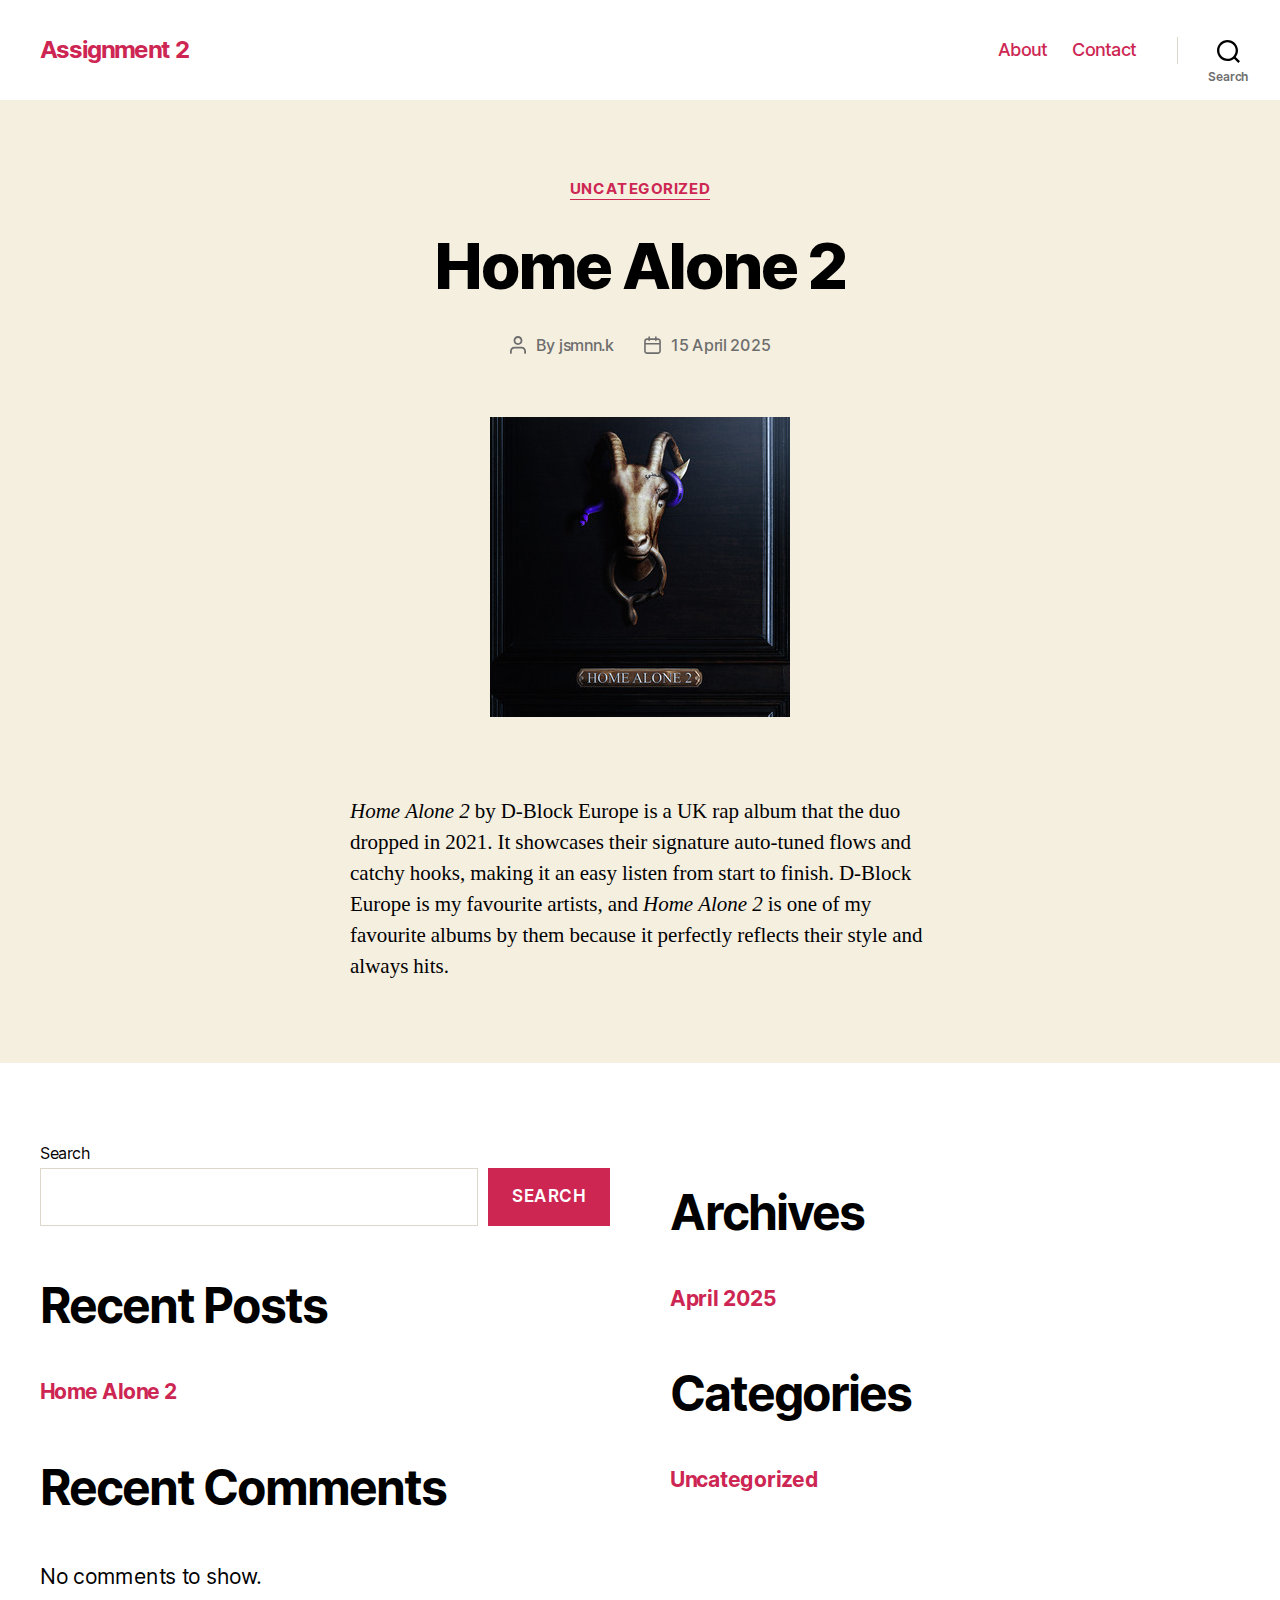
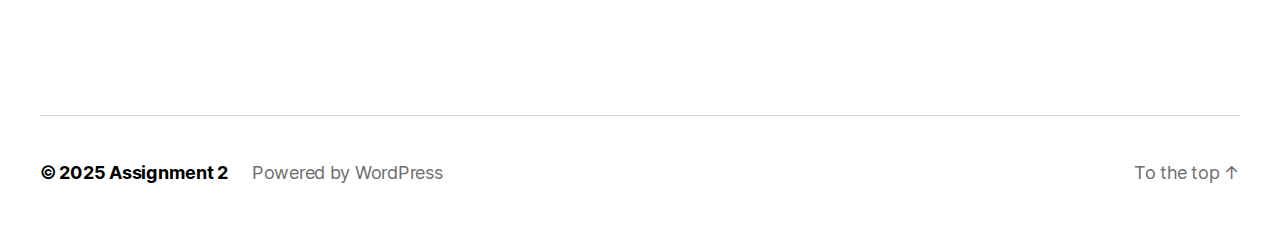
==== commit a85d5f47: "deploy: e6e6e71afacfd2192a463553637ad5acd8328a88" ====
--- a/index.html
+++ b/index.html
@@ -200,7 +200,7 @@
 <main id="site-content">
 
 	
-<article class="post-1 post type-post status-publish format-standard hentry category-uncategorized" id="post-1">
+<article class="post-13 post type-post status-publish format-standard has-post-thumbnail hentry category-uncategorized" id="post-13">
 
 	
 <header class="entry-header has-text-align-center">
@@ -215,7 +215,7 @@
 					<a href="/category/uncategorized/" rel="category tag">Uncategorized</a>				</div><!-- .entry-categories-inner -->
 			</div><!-- .entry-categories -->
 
-			<h2 class="entry-title heading-size-1"><a href="/hello-world/">Hello world!</a></h2>
+			<h2 class="entry-title heading-size-1"><a href="/home-alone-2/">Home Alone 2</a></h2>
 		<div class="post-meta-wrapper post-meta-single post-meta-single-top">
 
 			<ul class="post-meta">
@@ -234,15 +234,9 @@
 								Post date							</span>
 							<svg class="svg-icon" aria-hidden="true" role="img" focusable="false" xmlns="https://www.w3.org/2000/svg" width="18" height="19" viewBox="0 0 18 19"><path fill="" d="M4.60069444,4.09375 L3.25,4.09375 C2.47334957,4.09375 1.84375,4.72334957 1.84375,5.5 L1.84375,7.26736111 L16.15625,7.26736111 L16.15625,5.5 C16.15625,4.72334957 15.5266504,4.09375 14.75,4.09375 L13.3993056,4.09375 L13.3993056,4.55555556 C13.3993056,5.02154581 13.0215458,5.39930556 12.5555556,5.39930556 C12.0895653,5.39930556 11.7118056,5.02154581 11.7118056,4.55555556 L11.7118056,4.09375 L6.28819444,4.09375 L6.28819444,4.55555556 C6.28819444,5.02154581 5.9104347,5.39930556 5.44444444,5.39930556 C4.97845419,5.39930556 4.60069444,5.02154581 4.60069444,4.55555556 L4.60069444,4.09375 Z M6.28819444,2.40625 L11.7118056,2.40625 L11.7118056,1 C11.7118056,0.534009742 12.0895653,0.15625 12.5555556,0.15625 C13.0215458,0.15625 13.3993056,0.534009742 13.3993056,1 L13.3993056,2.40625 L14.75,2.40625 C16.4586309,2.40625 17.84375,3.79136906 17.84375,5.5 L17.84375,15.875 C17.84375,17.5836309 16.4586309,18.96875 14.75,18.96875 L3.25,18.96875 C1.54136906,18.96875 0.15625,17.5836309 0.15625,15.875 L0.15625,5.5 C0.15625,3.79136906 1.54136906,2.40625 3.25,2.40625 L4.60069444,2.40625 L4.60069444,1 C4.60069444,0.534009742 4.97845419,0.15625 5.44444444,0.15625 C5.9104347,0.15625 6.28819444,0.534009742 6.28819444,1 L6.28819444,2.40625 Z M1.84375,8.95486111 L1.84375,15.875 C1.84375,16.6516504 2.47334957,17.28125 3.25,17.28125 L14.75,17.28125 C15.5266504,17.28125 16.15625,16.6516504 16.15625,15.875 L16.15625,8.95486111 L1.84375,8.95486111 Z" /></svg>						</span>
 						<span class="meta-text">
-							<a href="/hello-world/">14 April 2025</a>
+							<a href="/home-alone-2/">15 April 2025</a>
 						</span>
 					</li>
-										<li class="post-comment-link meta-wrapper">
-						<span class="meta-icon">
-							<svg class="svg-icon" aria-hidden="true" role="img" focusable="false" xmlns="https://www.w3.org/2000/svg" width="19" height="19" viewBox="0 0 19 19"><path d="M9.43016863,13.2235931 C9.58624731,13.094699 9.7823475,13.0241935 9.98476849,13.0241935 L15.0564516,13.0241935 C15.8581553,13.0241935 16.5080645,12.3742843 16.5080645,11.5725806 L16.5080645,3.44354839 C16.5080645,2.64184472 15.8581553,1.99193548 15.0564516,1.99193548 L3.44354839,1.99193548 C2.64184472,1.99193548 1.99193548,2.64184472 1.99193548,3.44354839 L1.99193548,11.5725806 C1.99193548,12.3742843 2.64184472,13.0241935 3.44354839,13.0241935 L5.76612903,13.0241935 C6.24715123,13.0241935 6.63709677,13.4141391 6.63709677,13.8951613 L6.63709677,15.5301903 L9.43016863,13.2235931 Z M3.44354839,14.766129 C1.67980032,14.766129 0.25,13.3363287 0.25,11.5725806 L0.25,3.44354839 C0.25,1.67980032 1.67980032,0.25 3.44354839,0.25 L15.0564516,0.25 C16.8201997,0.25 18.25,1.67980032 18.25,3.44354839 L18.25,11.5725806 C18.25,13.3363287 16.8201997,14.766129 15.0564516,14.766129 L10.2979143,14.766129 L6.32072889,18.0506004 C5.75274472,18.5196577 4.89516129,18.1156602 4.89516129,17.3790323 L4.89516129,14.766129 L3.44354839,14.766129 Z" /></svg>						</span>
-						<span class="meta-text">
-							<a href="/hello-world/#comments">1 Comment<span class="screen-reader-text"> on Hello world!</span></a>						</span>
-					</li>
 					
 			</ul><!-- .post-meta -->
 
@@ -253,12 +247,22 @@
 
 </header><!-- .entry-header -->
 
+	<figure class="featured-media">
+
+		<div class="featured-media-inner section-inner medium">
+
+			<img width="300" height="300" src="/wp-content/uploads/2025/04/ha2-dbe-cover.jpeg" class="attachment-post-thumbnail size-post-thumbnail wp-post-image" alt="" decoding="async" fetchpriority="high" />
+		</div><!-- .featured-media-inner -->
+
+	</figure><!-- .featured-media -->
+
+	
 	<div class="post-inner thin ">
 
 		<div class="entry-content">
 
 			
-<p>Welcome to WordPress. This is your first post. Edit or delete it, then start writing!</p>
+<p><em>Home Alone 2</em> by D-Block Europe is a UK rap album that the duo dropped in 2021. It showcases their signature auto-tuned flows and catchy hooks, making it an easy listen from start to finish. D-Block Europe is my favourite artists, and <em>Home Alone 2</em> is one of my favourite albums by them because it perfectly reflects their style and always hits.</p>
 
 		</div><!-- .entry-content -->
 
@@ -287,8 +291,8 @@
 
 						
 							<div class="footer-widgets column-one grid-item">
-								<div class="widget widget_block widget_search"><div class="widget-content"><form role="search" method="get" action="/" class="wp-block-search__button-outside wp-block-search__text-button wp-block-search"    ><label class="wp-block-search__label" for="wp-block-search__input-2" >Search</label><div class="wp-block-search__inside-wrapper " ><input class="wp-block-search__input" id="wp-block-search__input-2" placeholder="" value="" type="search" name="s" required /><button aria-label="Search" class="wp-block-search__button wp-element-button" type="submit" >Search</button></div></form></div></div><div class="widget widget_block"><div class="widget-content"><div class="wp-block-group"><div class="wp-block-group__inner-container is-layout-flow wp-block-group-is-layout-flow"><h2 class="wp-block-heading">Recent Posts</h2><ul class="wp-block-latest-posts__list wp-block-latest-posts"><li><a class="wp-block-latest-posts__post-title" href="/hello-world/">Hello world!</a></li>
-</ul></div></div></div></div><div class="widget widget_block"><div class="widget-content"><div class="wp-block-group"><div class="wp-block-group__inner-container is-layout-flow wp-block-group-is-layout-flow"><h2 class="wp-block-heading">Recent Comments</h2><ol class="wp-block-latest-comments"><li class="wp-block-latest-comments__comment"><article><footer class="wp-block-latest-comments__comment-meta"><a class="wp-block-latest-comments__comment-author" href="https://en-ca.wordpress.org/">A WordPress Commenter</a> on <a class="wp-block-latest-comments__comment-link" href="/hello-world/#comment-1">Hello world!</a></footer></article></li></ol></div></div></div></div>							</div>
+								<div class="widget widget_block widget_search"><div class="widget-content"><form role="search" method="get" action="/" class="wp-block-search__button-outside wp-block-search__text-button wp-block-search"    ><label class="wp-block-search__label" for="wp-block-search__input-2" >Search</label><div class="wp-block-search__inside-wrapper " ><input class="wp-block-search__input" id="wp-block-search__input-2" placeholder="" value="" type="search" name="s" required /><button aria-label="Search" class="wp-block-search__button wp-element-button" type="submit" >Search</button></div></form></div></div><div class="widget widget_block"><div class="widget-content"><div class="wp-block-group"><div class="wp-block-group__inner-container is-layout-flow wp-block-group-is-layout-flow"><h2 class="wp-block-heading">Recent Posts</h2><ul class="wp-block-latest-posts__list wp-block-latest-posts"><li><a class="wp-block-latest-posts__post-title" href="/home-alone-2/">Home Alone 2</a></li>
+</ul></div></div></div></div><div class="widget widget_block"><div class="widget-content"><div class="wp-block-group"><div class="wp-block-group__inner-container is-layout-flow wp-block-group-is-layout-flow"><h2 class="wp-block-heading">Recent Comments</h2><div class="no-comments wp-block-latest-comments">No comments to show.</div></div></div></div></div>							</div>
 
 						
 						
--- a/wp-content/themes/pink/style.css
+++ b/wp-content/themes/pink/style.css
@@ -6,3 +6,7 @@
 
 (optional values you can add: Theme URI, Author URI, Version, License, License URI, Tags, Text Domain)
 */
+
+h1{
+    color: #cd2653;
+}--- a/wp-content/themes/pink/style.css
+++ b/wp-content/themes/pink/style.css
@@ -6,3 +6,7 @@
 
 (optional values you can add: Theme URI, Author URI, Version, License, License URI, Tags, Text Domain)
 */
+
+h1{
+    color: #cd2653;
+}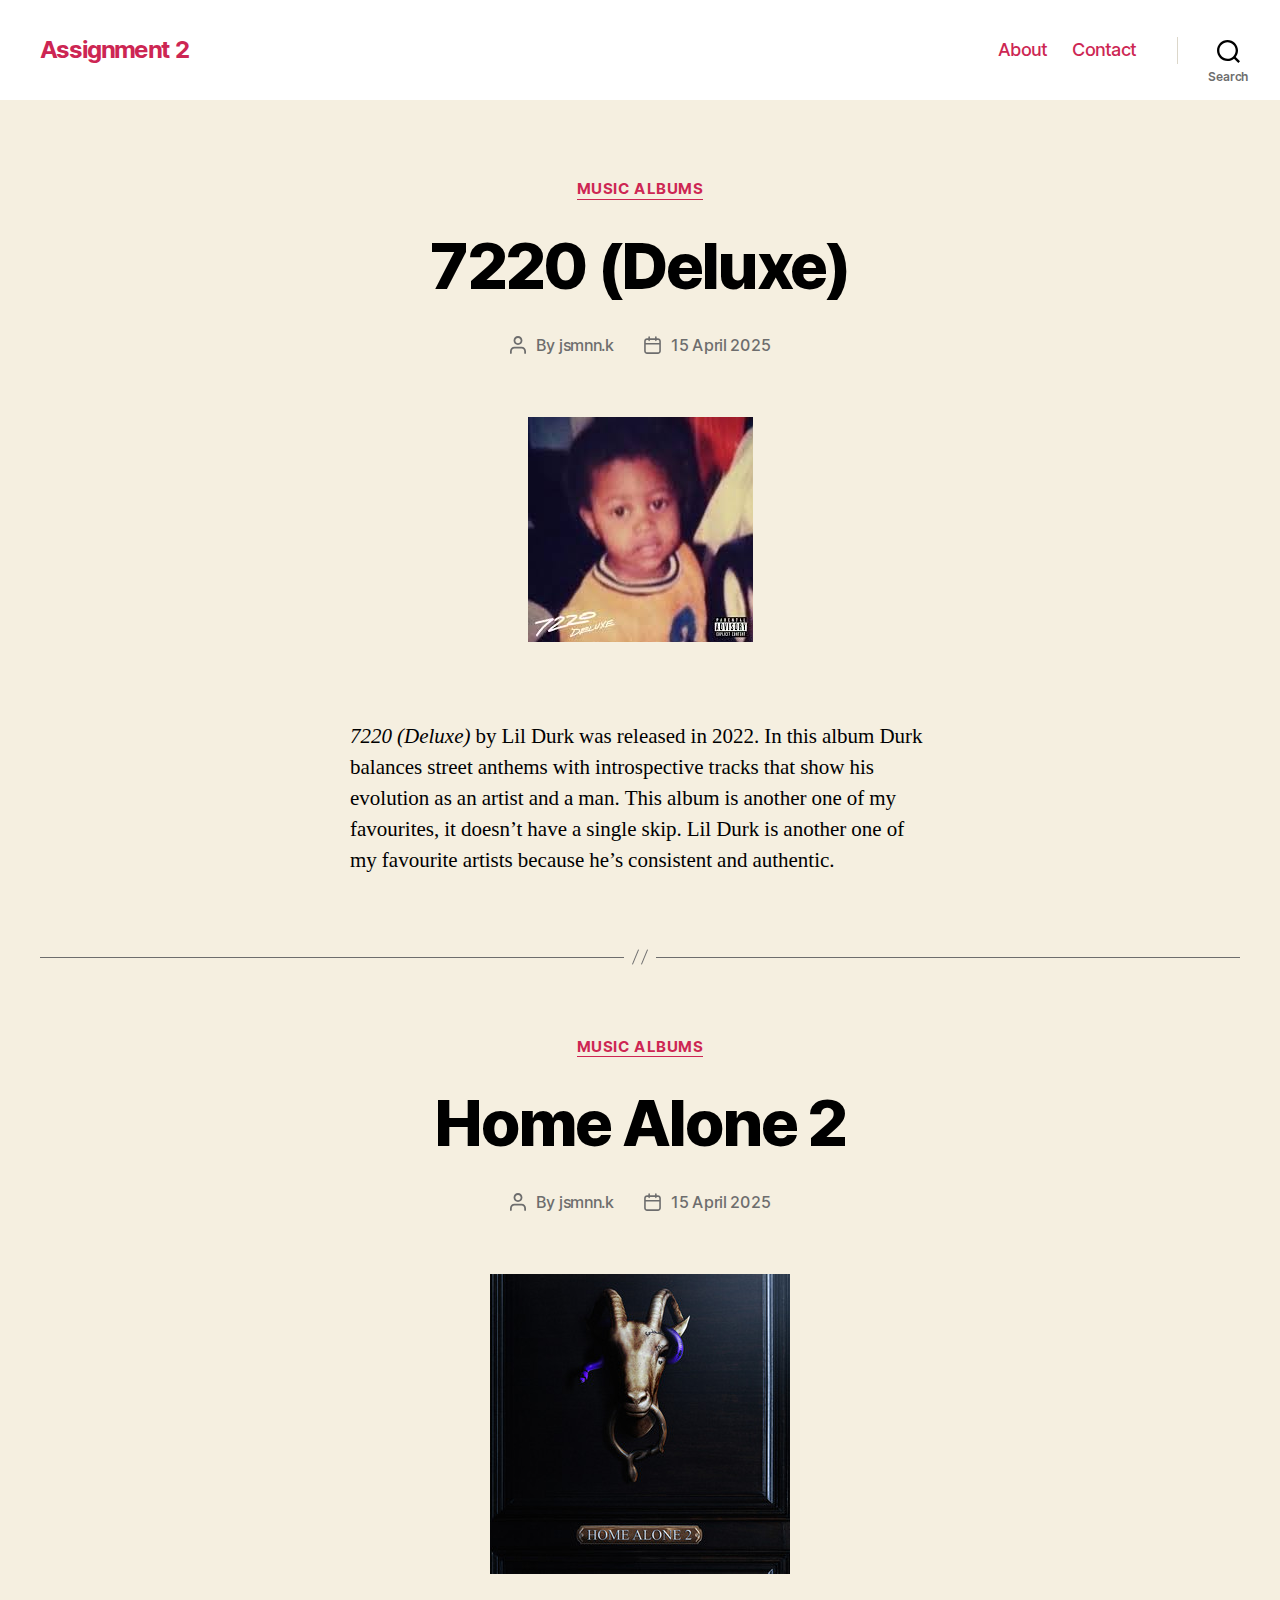
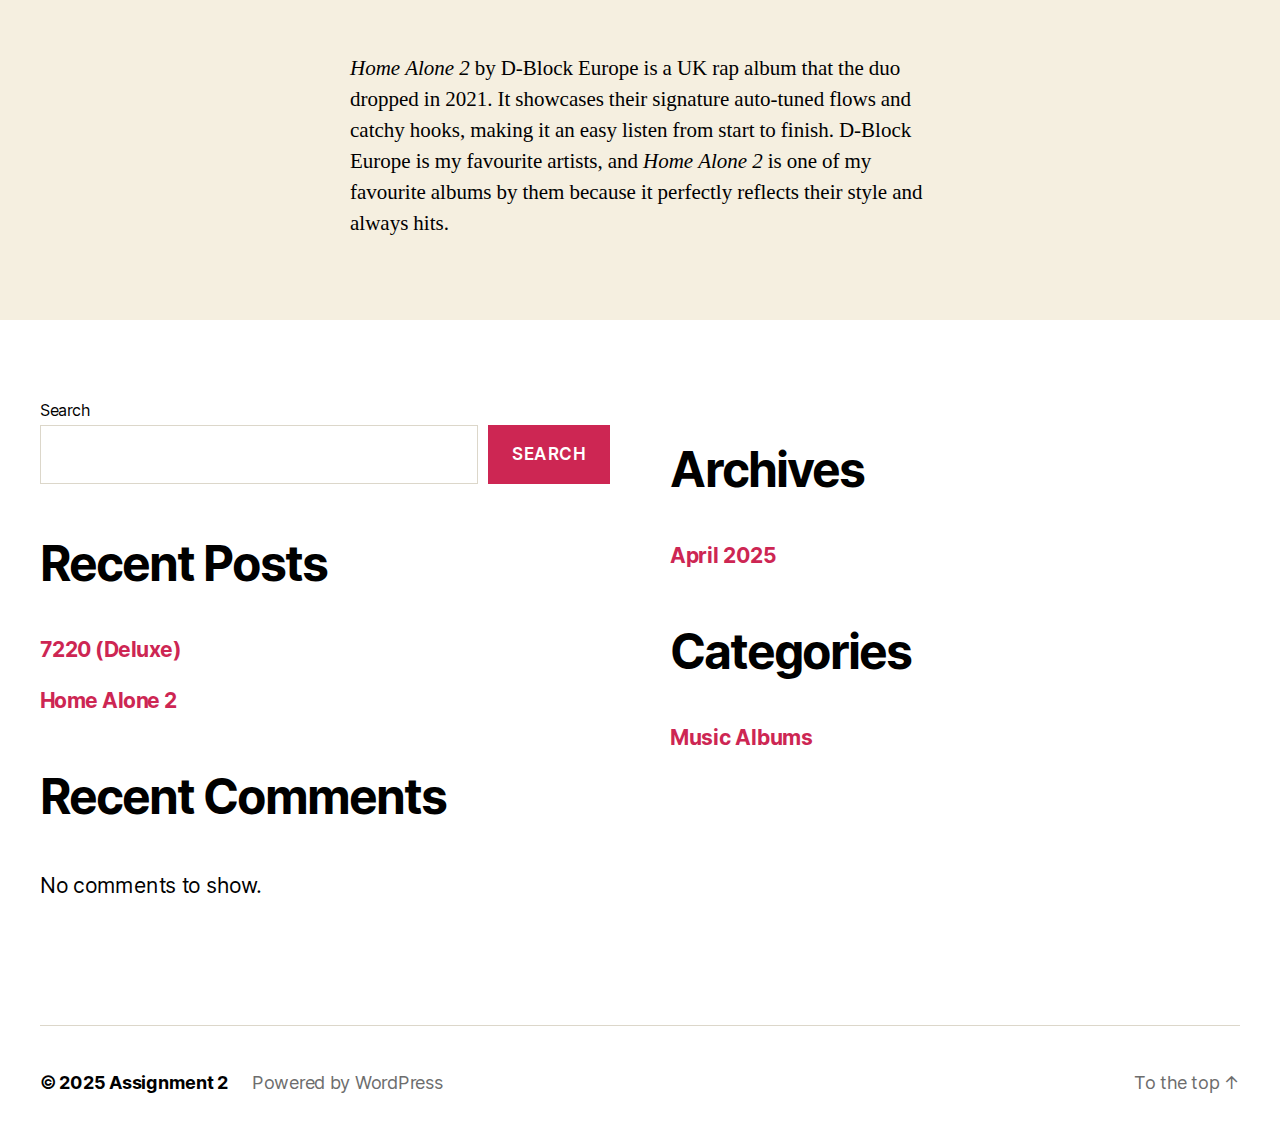
==== commit a8e9c72d: "deploy: 69b8738932296ce107e3f7f76cdb7e8d0aca0df7" ====
--- a/index.html
+++ b/index.html
@@ -200,7 +200,7 @@
 <main id="site-content">
 
 	
-<article class="post-13 post type-post status-publish format-standard has-post-thumbnail hentry category-uncategorized" id="post-13">
+<article class="post-18 post type-post status-publish format-standard has-post-thumbnail hentry category-music-albums" id="post-18">
 
 	
 <header class="entry-header has-text-align-center">
@@ -212,7 +212,86 @@
 				<span class="screen-reader-text">
 					Categories				</span>
 				<div class="entry-categories-inner">
-					<a href="/category/uncategorized/" rel="category tag">Uncategorized</a>				</div><!-- .entry-categories-inner -->
+					<a href="/category/music-albums/" rel="category tag">Music Albums</a>				</div><!-- .entry-categories-inner -->
+			</div><!-- .entry-categories -->
+
+			<h2 class="entry-title heading-size-1"><a href="/7220-deluxe/">7220 (Deluxe)</a></h2>
+		<div class="post-meta-wrapper post-meta-single post-meta-single-top">
+
+			<ul class="post-meta">
+
+									<li class="post-author meta-wrapper">
+						<span class="meta-icon">
+							<span class="screen-reader-text">
+								Post author							</span>
+							<svg class="svg-icon" aria-hidden="true" role="img" focusable="false" xmlns="https://www.w3.org/2000/svg" width="18" height="20" viewBox="0 0 18 20"><path fill="" d="M18,19 C18,19.5522847 17.5522847,20 17,20 C16.4477153,20 16,19.5522847 16,19 L16,17 C16,15.3431458 14.6568542,14 13,14 L5,14 C3.34314575,14 2,15.3431458 2,17 L2,19 C2,19.5522847 1.55228475,20 1,20 C0.44771525,20 0,19.5522847 0,19 L0,17 C0,14.2385763 2.23857625,12 5,12 L13,12 C15.7614237,12 18,14.2385763 18,17 L18,19 Z M9,10 C6.23857625,10 4,7.76142375 4,5 C4,2.23857625 6.23857625,0 9,0 C11.7614237,0 14,2.23857625 14,5 C14,7.76142375 11.7614237,10 9,10 Z M9,8 C10.6568542,8 12,6.65685425 12,5 C12,3.34314575 10.6568542,2 9,2 C7.34314575,2 6,3.34314575 6,5 C6,6.65685425 7.34314575,8 9,8 Z" /></svg>						</span>
+						<span class="meta-text">
+							By <a href="/author/jsmnn-k/">jsmnn.k</a>						</span>
+					</li>
+										<li class="post-date meta-wrapper">
+						<span class="meta-icon">
+							<span class="screen-reader-text">
+								Post date							</span>
+							<svg class="svg-icon" aria-hidden="true" role="img" focusable="false" xmlns="https://www.w3.org/2000/svg" width="18" height="19" viewBox="0 0 18 19"><path fill="" d="M4.60069444,4.09375 L3.25,4.09375 C2.47334957,4.09375 1.84375,4.72334957 1.84375,5.5 L1.84375,7.26736111 L16.15625,7.26736111 L16.15625,5.5 C16.15625,4.72334957 15.5266504,4.09375 14.75,4.09375 L13.3993056,4.09375 L13.3993056,4.55555556 C13.3993056,5.02154581 13.0215458,5.39930556 12.5555556,5.39930556 C12.0895653,5.39930556 11.7118056,5.02154581 11.7118056,4.55555556 L11.7118056,4.09375 L6.28819444,4.09375 L6.28819444,4.55555556 C6.28819444,5.02154581 5.9104347,5.39930556 5.44444444,5.39930556 C4.97845419,5.39930556 4.60069444,5.02154581 4.60069444,4.55555556 L4.60069444,4.09375 Z M6.28819444,2.40625 L11.7118056,2.40625 L11.7118056,1 C11.7118056,0.534009742 12.0895653,0.15625 12.5555556,0.15625 C13.0215458,0.15625 13.3993056,0.534009742 13.3993056,1 L13.3993056,2.40625 L14.75,2.40625 C16.4586309,2.40625 17.84375,3.79136906 17.84375,5.5 L17.84375,15.875 C17.84375,17.5836309 16.4586309,18.96875 14.75,18.96875 L3.25,18.96875 C1.54136906,18.96875 0.15625,17.5836309 0.15625,15.875 L0.15625,5.5 C0.15625,3.79136906 1.54136906,2.40625 3.25,2.40625 L4.60069444,2.40625 L4.60069444,1 C4.60069444,0.534009742 4.97845419,0.15625 5.44444444,0.15625 C5.9104347,0.15625 6.28819444,0.534009742 6.28819444,1 L6.28819444,2.40625 Z M1.84375,8.95486111 L1.84375,15.875 C1.84375,16.6516504 2.47334957,17.28125 3.25,17.28125 L14.75,17.28125 C15.5266504,17.28125 16.15625,16.6516504 16.15625,15.875 L16.15625,8.95486111 L1.84375,8.95486111 Z" /></svg>						</span>
+						<span class="meta-text">
+							<a href="/7220-deluxe/">15 April 2025</a>
+						</span>
+					</li>
+					
+			</ul><!-- .post-meta -->
+
+		</div><!-- .post-meta-wrapper -->
+
+		
+	</div><!-- .entry-header-inner -->
+
+</header><!-- .entry-header -->
+
+	<figure class="featured-media">
+
+		<div class="featured-media-inner section-inner medium">
+
+			<img width="225" height="225" src="/wp-content/uploads/2025/04/7220-cover.jpeg" class="attachment-post-thumbnail size-post-thumbnail wp-post-image" alt="" decoding="async" fetchpriority="high" />
+		</div><!-- .featured-media-inner -->
+
+	</figure><!-- .featured-media -->
+
+	
+	<div class="post-inner thin ">
+
+		<div class="entry-content">
+
+			
+<p><em>7220 (Deluxe) </em>by Lil Durk was released in 2022. In this album Durk balances street anthems with introspective tracks that show his evolution as an artist and a man. This album is another one of my favourites, it doesn&#8217;t have a single skip. Lil Durk is another one of my favourite artists because he’s consistent and authentic.</p>
+
+
+
+<p></p>
+
+		</div><!-- .entry-content -->
+
+	</div><!-- .post-inner -->
+
+	<div class="section-inner">
+		
+	</div><!-- .section-inner -->
+
+	
+</article><!-- .post -->
+<hr class="post-separator styled-separator is-style-wide section-inner" aria-hidden="true" />
+<article class="post-13 post type-post status-publish format-standard has-post-thumbnail hentry category-music-albums" id="post-13">
+
+	
+<header class="entry-header has-text-align-center">
+
+	<div class="entry-header-inner section-inner medium">
+
+		
+			<div class="entry-categories">
+				<span class="screen-reader-text">
+					Categories				</span>
+				<div class="entry-categories-inner">
+					<a href="/category/music-albums/" rel="category tag">Music Albums</a>				</div><!-- .entry-categories-inner -->
 			</div><!-- .entry-categories -->
 
 			<h2 class="entry-title heading-size-1"><a href="/home-alone-2/">Home Alone 2</a></h2>
@@ -251,7 +330,7 @@
 
 		<div class="featured-media-inner section-inner medium">
 
-			<img width="300" height="300" src="/wp-content/uploads/2025/04/ha2-dbe-cover.jpeg" class="attachment-post-thumbnail size-post-thumbnail wp-post-image" alt="" decoding="async" fetchpriority="high" />
+			<img width="300" height="300" src="/wp-content/uploads/2025/04/ha2-dbe-cover.jpeg" class="attachment-post-thumbnail size-post-thumbnail wp-post-image" alt="" decoding="async" />
 		</div><!-- .featured-media-inner -->
 
 	</figure><!-- .featured-media -->
@@ -291,14 +370,15 @@
 
 						
 							<div class="footer-widgets column-one grid-item">
-								<div class="widget widget_block widget_search"><div class="widget-content"><form role="search" method="get" action="/" class="wp-block-search__button-outside wp-block-search__text-button wp-block-search"    ><label class="wp-block-search__label" for="wp-block-search__input-2" >Search</label><div class="wp-block-search__inside-wrapper " ><input class="wp-block-search__input" id="wp-block-search__input-2" placeholder="" value="" type="search" name="s" required /><button aria-label="Search" class="wp-block-search__button wp-element-button" type="submit" >Search</button></div></form></div></div><div class="widget widget_block"><div class="widget-content"><div class="wp-block-group"><div class="wp-block-group__inner-container is-layout-flow wp-block-group-is-layout-flow"><h2 class="wp-block-heading">Recent Posts</h2><ul class="wp-block-latest-posts__list wp-block-latest-posts"><li><a class="wp-block-latest-posts__post-title" href="/home-alone-2/">Home Alone 2</a></li>
+								<div class="widget widget_block widget_search"><div class="widget-content"><form role="search" method="get" action="/" class="wp-block-search__button-outside wp-block-search__text-button wp-block-search"    ><label class="wp-block-search__label" for="wp-block-search__input-2" >Search</label><div class="wp-block-search__inside-wrapper " ><input class="wp-block-search__input" id="wp-block-search__input-2" placeholder="" value="" type="search" name="s" required /><button aria-label="Search" class="wp-block-search__button wp-element-button" type="submit" >Search</button></div></form></div></div><div class="widget widget_block"><div class="widget-content"><div class="wp-block-group"><div class="wp-block-group__inner-container is-layout-flow wp-block-group-is-layout-flow"><h2 class="wp-block-heading">Recent Posts</h2><ul class="wp-block-latest-posts__list wp-block-latest-posts"><li><a class="wp-block-latest-posts__post-title" href="/7220-deluxe/">7220 (Deluxe)</a></li>
+<li><a class="wp-block-latest-posts__post-title" href="/home-alone-2/">Home Alone 2</a></li>
 </ul></div></div></div></div><div class="widget widget_block"><div class="widget-content"><div class="wp-block-group"><div class="wp-block-group__inner-container is-layout-flow wp-block-group-is-layout-flow"><h2 class="wp-block-heading">Recent Comments</h2><div class="no-comments wp-block-latest-comments">No comments to show.</div></div></div></div></div>							</div>
 
 						
 						
 							<div class="footer-widgets column-two grid-item">
 								<div class="widget widget_block"><div class="widget-content"><div class="wp-block-group"><div class="wp-block-group__inner-container is-layout-flow wp-block-group-is-layout-flow"><h2 class="wp-block-heading">Archives</h2><ul class="wp-block-archives-list wp-block-archives">	<li><a href='/2025/04/'>April 2025</a></li>
-</ul></div></div></div></div><div class="widget widget_block"><div class="widget-content"><div class="wp-block-group"><div class="wp-block-group__inner-container is-layout-flow wp-block-group-is-layout-flow"><h2 class="wp-block-heading">Categories</h2><ul class="wp-block-categories-list wp-block-categories">	<li class="cat-item cat-item-1"><a href="/category/uncategorized/">Uncategorized</a>
+</ul></div></div></div></div><div class="widget widget_block"><div class="widget-content"><div class="wp-block-group"><div class="wp-block-group__inner-container is-layout-flow wp-block-group-is-layout-flow"><h2 class="wp-block-heading">Categories</h2><ul class="wp-block-categories-list wp-block-categories">	<li class="cat-item cat-item-4"><a href="/category/music-albums/">Music Albums</a>
 </li>
 </ul></div></div></div></div>							</div>
 
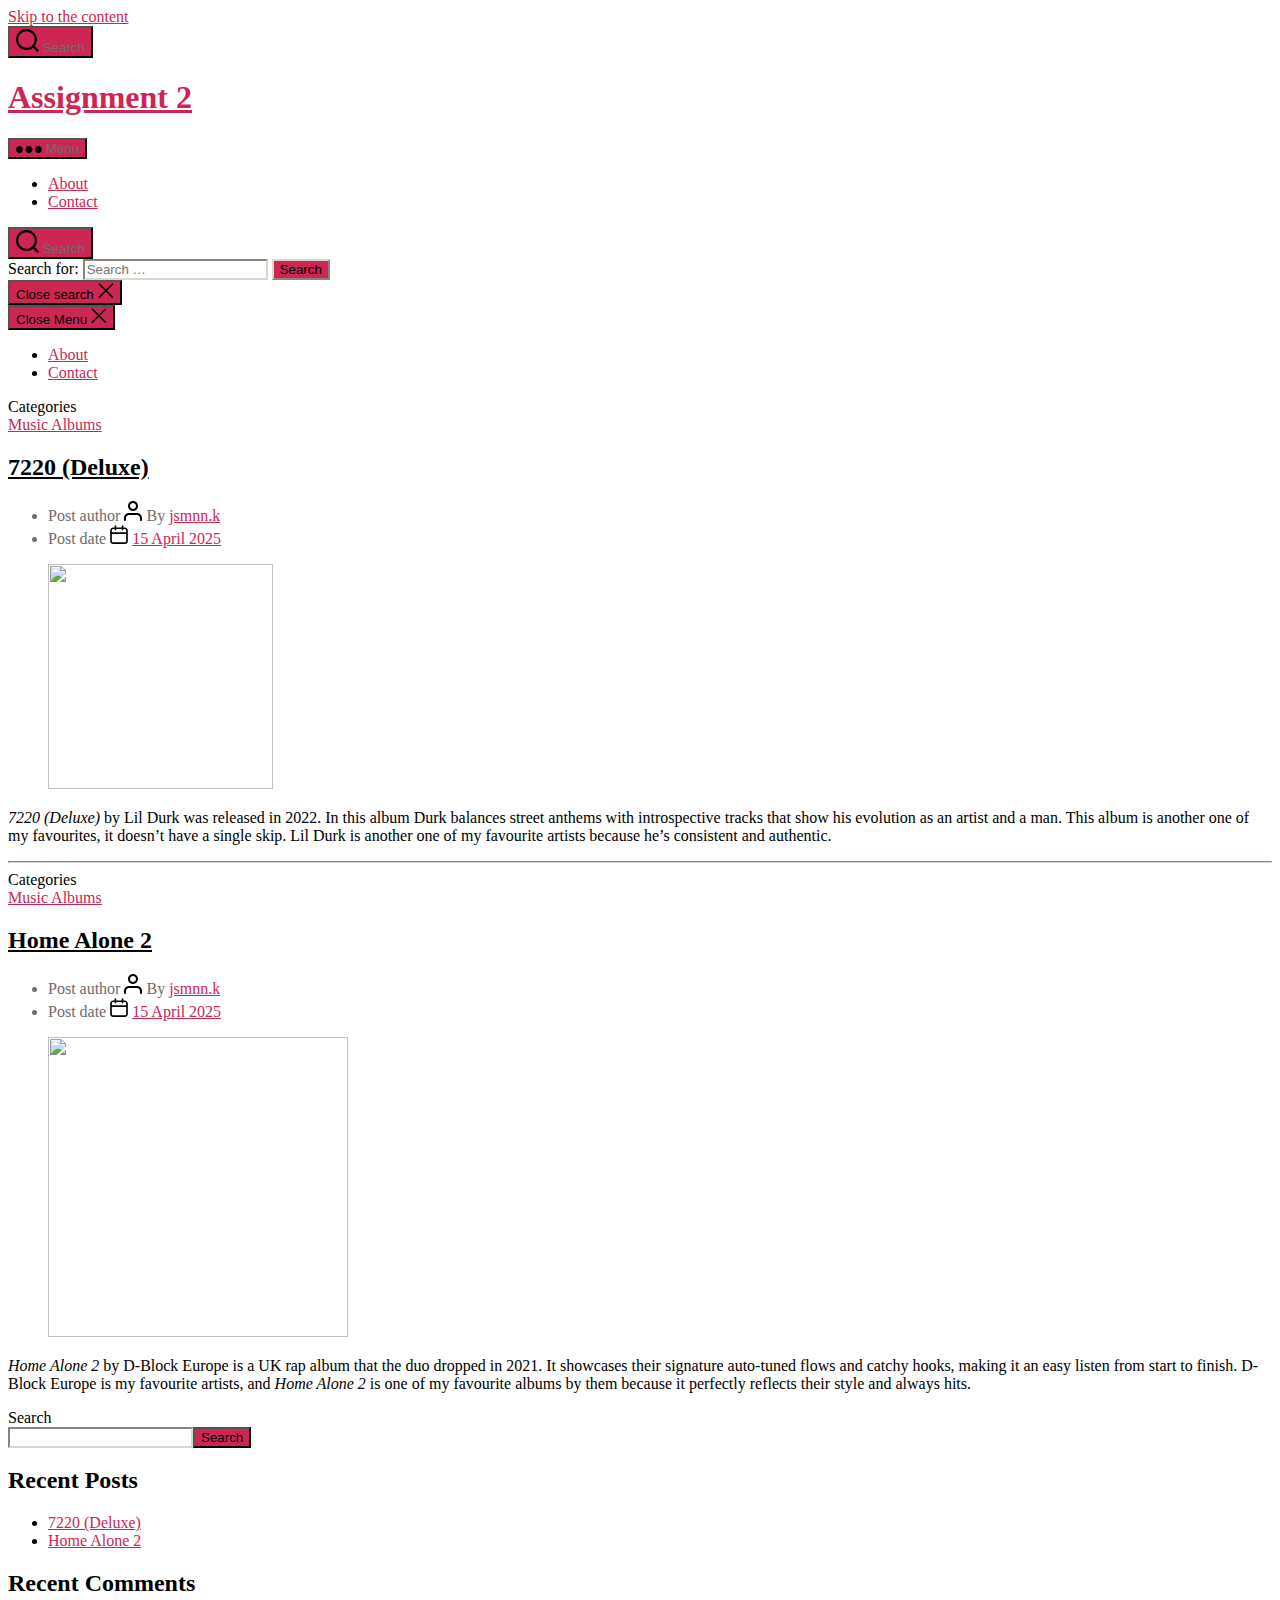
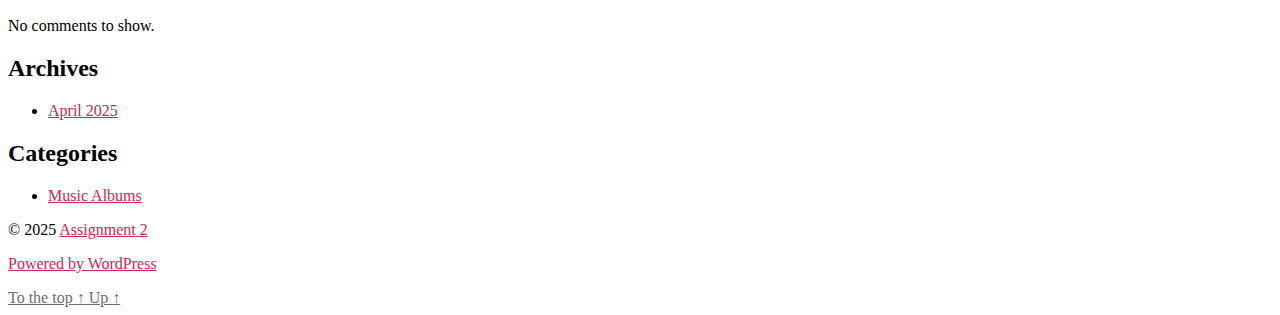
==== commit 0c7c4220: "deploy: aa09b52317c530bac3c980ebab37e57044997fb2" ====
--- a/index.html
+++ b/index.html
@@ -13,10 +13,10 @@
 <meta name='robots' content='max-image-preview:large' />
 	<style>img:is([sizes="auto" i], [sizes^="auto," i]) { contain-intrinsic-size: 3000px 1500px }</style>
 	<link rel='dns-prefetch' href='//localhost' />
-<link rel="alternate" type="application/rss+xml" title="Assignment 2 &raquo; Feed" href="/feed/" />
-<link rel="alternate" type="application/rss+xml" title="Assignment 2 &raquo; Comments Feed" href="/comments/feed/" />
+<link rel="alternate" type="application/rss+xml" title="Assignment 2 &raquo; Feed" href="/UX221Assignment2/feed/" />
+<link rel="alternate" type="application/rss+xml" title="Assignment 2 &raquo; Comments Feed" href="/UX221Assignment2/comments/feed/" />
 <script>
-window._wpemojiSettings = {"baseUrl":"https:\/\/s.w.org\/images\/core\/emoji\/15.0.3\/72x72\/","ext":".png","svgUrl":"https:\/\/s.w.org\/images\/core\/emoji\/15.0.3\/svg\/","svgExt":".svg","source":{"concatemoji":"/wp-includes\/js\/wp-emoji-release.min.js?ver=6.7.2"}};
+window._wpemojiSettings = {"baseUrl":"https:\/\/s.w.org\/images\/core\/emoji\/15.0.3\/72x72\/","ext":".png","svgUrl":"https:\/\/s.w.org\/images\/core\/emoji\/15.0.3\/svg\/","svgExt":".svg","source":{"concatemoji":"/UX221Assignment2/wp-includes\/js\/wp-emoji-release.min.js?ver=6.7.2"}};
 /*! This file is auto-generated */
 !function(i,n){var o,s,e;function c(e){try{var t={supportTests:e,timestamp:(new Date).valueOf()};sessionStorage.setItem(o,JSON.stringify(t))}catch(e){}}function p(e,t,n){e.clearRect(0,0,e.canvas.width,e.canvas.height),e.fillText(t,0,0);var t=new Uint32Array(e.getImageData(0,0,e.canvas.width,e.canvas.height).data),r=(e.clearRect(0,0,e.canvas.width,e.canvas.height),e.fillText(n,0,0),new Uint32Array(e.getImageData(0,0,e.canvas.width,e.canvas.height).data));return t.every(function(e,t){return e===r[t]})}function u(e,t,n){switch(t){case"flag":return n(e,"\ud83c\udff3\ufe0f\u200d\u26a7\ufe0f","\ud83c\udff3\ufe0f\u200b\u26a7\ufe0f")?!1:!n(e,"\ud83c\uddfa\ud83c\uddf3","\ud83c\uddfa\u200b\ud83c\uddf3")&&!n(e,"\ud83c\udff4\udb40\udc67\udb40\udc62\udb40\udc65\udb40\udc6e\udb40\udc67\udb40\udc7f","\ud83c\udff4\u200b\udb40\udc67\u200b\udb40\udc62\u200b\udb40\udc65\u200b\udb40\udc6e\u200b\udb40\udc67\u200b\udb40\udc7f");case"emoji":return!n(e,"\ud83d\udc26\u200d\u2b1b","\ud83d\udc26\u200b\u2b1b")}return!1}function f(e,t,n){var r="undefined"!=typeof WorkerGlobalScope&&self instanceof WorkerGlobalScope?new OffscreenCanvas(300,150):i.createElement("canvas"),a=r.getContext("2d",{willReadFrequently:!0}),o=(a.textBaseline="top",a.font="600 32px Arial",{});return e.forEach(function(e){o[e]=t(a,e,n)}),o}function t(e){var t=i.createElement("script");t.src=e,t.defer=!0,i.head.appendChild(t)}"undefined"!=typeof Promise&&(o="wpEmojiSettingsSupports",s=["flag","emoji"],n.supports={everything:!0,everythingExceptFlag:!0},e=new Promise(function(e){i.addEventListener("DOMContentLoaded",e,{once:!0})}),new Promise(function(t){var n=function(){try{var e=JSON.parse(sessionStorage.getItem(o));if("object"==typeof e&&"number"==typeof e.timestamp&&(new Date).valueOf()<e.timestamp+604800&&"object"==typeof e.supportTests)return e.supportTests}catch(e){}return null}();if(!n){if("undefined"!=typeof Worker&&"undefined"!=typeof OffscreenCanvas&&"undefined"!=typeof URL&&URL.createObjectURL&&"undefined"!=typeof Blob)try{var e="postMessage("+f.toString()+"("+[JSON.stringify(s),u.toString(),p.toString()].join(",")+"));",r=new Blob([e],{type:"text/javascript"}),a=new Worker(URL.createObjectURL(r),{name:"wpTestEmojiSupports"});return void(a.onmessage=function(e){c(n=e.data),a.terminate(),t(n)})}catch(e){}c(n=f(s,u,p))}t(n)}).then(function(e){for(var t in e)n.supports[t]=e[t],n.supports.everything=n.supports.everything&&n.supports[t],"flag"!==t&&(n.supports.everythingExceptFlag=n.supports.everythingExceptFlag&&n.supports[t]);n.supports.everythingExceptFlag=n.supports.everythingExceptFlag&&!n.supports.flag,n.DOMReady=!1,n.readyCallback=function(){n.DOMReady=!0}}).then(function(){return e}).then(function(){var e;n.supports.everything||(n.readyCallback(),(e=n.source||{}).concatemoji?t(e.concatemoji):e.wpemoji&&e.twemoji&&(t(e.twemoji),t(e.wpemoji)))}))}((window,document),window._wpemojiSettings);
 </script>
@@ -34,7 +34,7 @@
 		padding: 0 !important;
 	}
 </style>
-<link rel='stylesheet' id='wp-block-library-css' href='/wp-includes/css/dist/block-library/style.min.css?ver=6.7.2' media='all' />
+<link rel='stylesheet' id='wp-block-library-css' href='/UX221Assignment2/wp-includes/css/dist/block-library/style.min.css?ver=6.7.2' media='all' />
 <style id='classic-theme-styles-inline-css'>
 /*! This file is auto-generated */
 .wp-block-button__link{color:#fff;background-color:#32373c;border-radius:9999px;box-shadow:none;text-decoration:none;padding:calc(.667em + 2px) calc(1.333em + 2px);font-size:1.125em}.wp-block-file__button{background:#32373c;color:#fff;text-decoration:none}
@@ -45,17 +45,17 @@
 :where(.wp-block-columns.is-layout-flex){gap: 2em;}:where(.wp-block-columns.is-layout-grid){gap: 2em;}
 :root :where(.wp-block-pullquote){font-size: 1.5em;line-height: 1.6;}
 </style>
-<link rel='stylesheet' id='parent-style-css' href='/wp-content/themes/twentytwenty/style.css?ver=6.7.2' media='all' />
-<link rel='stylesheet' id='child-style-css' href='/wp-content/themes/pink/style.css?ver=6.7.2' media='all' />
-<link rel='stylesheet' id='twentytwenty-style-css' href='/wp-content/themes/pink/style.css?ver=6.7.2' media='all' />
+<link rel='stylesheet' id='parent-style-css' href='/UX221Assignment2/wp-content/themes/twentytwenty/style.css?ver=6.7.2' media='all' />
+<link rel='stylesheet' id='child-style-css' href='/UX221Assignment2/wp-content/themes/pink/style.css?ver=6.7.2' media='all' />
+<link rel='stylesheet' id='twentytwenty-style-css' href='/UX221Assignment2/wp-content/themes/pink/style.css?ver=6.7.2' media='all' />
 <style id='twentytwenty-style-inline-css'>
 .color-accent,.color-accent-hover:hover,.color-accent-hover:focus,:root .has-accent-color,.has-drop-cap:not(:focus):first-letter,.wp-block-button.is-style-outline,a { color: #cd2653; }blockquote,.border-color-accent,.border-color-accent-hover:hover,.border-color-accent-hover:focus { border-color: #cd2653; }button,.button,.faux-button,.wp-block-button__link,.wp-block-file .wp-block-file__button,input[type="button"],input[type="reset"],input[type="submit"],.bg-accent,.bg-accent-hover:hover,.bg-accent-hover:focus,:root .has-accent-background-color,.comment-reply-link { background-color: #cd2653; }.fill-children-accent,.fill-children-accent * { fill: #cd2653; }body,.entry-title a,:root .has-primary-color { color: #000000; }:root .has-primary-background-color { background-color: #000000; }cite,figcaption,.wp-caption-text,.post-meta,.entry-content .wp-block-archives li,.entry-content .wp-block-categories li,.entry-content .wp-block-latest-posts li,.wp-block-latest-comments__comment-date,.wp-block-latest-posts__post-date,.wp-block-embed figcaption,.wp-block-image figcaption,.wp-block-pullquote cite,.comment-metadata,.comment-respond .comment-notes,.comment-respond .logged-in-as,.pagination .dots,.entry-content hr:not(.has-background),hr.styled-separator,:root .has-secondary-color { color: #6d6d6d; }:root .has-secondary-background-color { background-color: #6d6d6d; }pre,fieldset,input,textarea,table,table *,hr { border-color: #dcd7ca; }caption,code,code,kbd,samp,.wp-block-table.is-style-stripes tbody tr:nth-child(odd),:root .has-subtle-background-background-color { background-color: #dcd7ca; }.wp-block-table.is-style-stripes { border-bottom-color: #dcd7ca; }.wp-block-latest-posts.is-grid li { border-top-color: #dcd7ca; }:root .has-subtle-background-color { color: #dcd7ca; }body:not(.overlay-header) .primary-menu > li > a,body:not(.overlay-header) .primary-menu > li > .icon,.modal-menu a,.footer-menu a, .footer-widgets a:where(:not(.wp-block-button__link)),#site-footer .wp-block-button.is-style-outline,.wp-block-pullquote:before,.singular:not(.overlay-header) .entry-header a,.archive-header a,.header-footer-group .color-accent,.header-footer-group .color-accent-hover:hover { color: #cd2653; }.social-icons a,#site-footer button:not(.toggle),#site-footer .button,#site-footer .faux-button,#site-footer .wp-block-button__link,#site-footer .wp-block-file__button,#site-footer input[type="button"],#site-footer input[type="reset"],#site-footer input[type="submit"] { background-color: #cd2653; }.header-footer-group,body:not(.overlay-header) #site-header .toggle,.menu-modal .toggle { color: #000000; }body:not(.overlay-header) .primary-menu ul { background-color: #000000; }body:not(.overlay-header) .primary-menu > li > ul:after { border-bottom-color: #000000; }body:not(.overlay-header) .primary-menu ul ul:after { border-left-color: #000000; }.site-description,body:not(.overlay-header) .toggle-inner .toggle-text,.widget .post-date,.widget .rss-date,.widget_archive li,.widget_categories li,.widget cite,.widget_pages li,.widget_meta li,.widget_nav_menu li,.powered-by-wordpress,.footer-credits .privacy-policy,.to-the-top,.singular .entry-header .post-meta,.singular:not(.overlay-header) .entry-header .post-meta a { color: #6d6d6d; }.header-footer-group pre,.header-footer-group fieldset,.header-footer-group input,.header-footer-group textarea,.header-footer-group table,.header-footer-group table *,.footer-nav-widgets-wrapper,#site-footer,.menu-modal nav *,.footer-widgets-outer-wrapper,.footer-top { border-color: #dcd7ca; }.header-footer-group table caption,body:not(.overlay-header) .header-inner .toggle-wrapper::before { background-color: #dcd7ca; }
 </style>
-<link rel='stylesheet' id='twentytwenty-fonts-css' href='/wp-content/themes/twentytwenty/assets/css/font-inter.css?ver=6.7.2' media='all' />
-<link rel='stylesheet' id='twentytwenty-print-style-css' href='/wp-content/themes/twentytwenty/print.css?ver=6.7.2' media='print' />
-<script src="/wp-content/themes/pink/customElements.js?ver=6.7.2" id="custom_javascript-js"></script>
-<script src="/wp-content/themes/twentytwenty/assets/js/index.js?ver=6.7.2" id="twentytwenty-js-js" defer data-wp-strategy="defer"></script>
-<link rel="https://api.w.org/" href="/wp-json/" /><link rel="EditURI" type="application/rsd+xml" title="RSD" href="/xmlrpc.php?rsd" />
+<link rel='stylesheet' id='twentytwenty-fonts-css' href='/UX221Assignment2/wp-content/themes/twentytwenty/assets/css/font-inter.css?ver=6.7.2' media='all' />
+<link rel='stylesheet' id='twentytwenty-print-style-css' href='/UX221Assignment2/wp-content/themes/twentytwenty/print.css?ver=6.7.2' media='print' />
+<script src="/UX221Assignment2/wp-content/themes/pink/customElements.js?ver=6.7.2" id="custom_javascript-js"></script>
+<script src="/UX221Assignment2/wp-content/themes/twentytwenty/assets/js/index.js?ver=6.7.2" id="twentytwenty-js-js" defer data-wp-strategy="defer"></script>
+<link rel="https://api.w.org/" href="/UX221Assignment2/wp-json/" /><link rel="EditURI" type="application/rsd+xml" title="RSD" href="/UX221Assignment2/xmlrpc.php?rsd" />
 <meta name="generator" content="WordPress 6.7.2" />
 	<script>document.documentElement.className = document.documentElement.className.replace( 'no-js', 'js' );</script>
 	
@@ -82,7 +82,7 @@
 					
 					<div class="header-titles">
 
-						<h1 class="site-title"><a href="/">Assignment 2</a></h1>
+						<h1 class="site-title"><a href="/UX221Assignment2/">Assignment 2</a></h1>
 					</div><!-- .header-titles -->
 
 					<button class="toggle nav-toggle mobile-nav-toggle" data-toggle-target=".menu-modal"  data-toggle-body-class="showing-menu-modal" aria-expanded="false" data-set-focus=".close-nav-toggle">
@@ -102,8 +102,8 @@
 
 								<ul class="primary-menu reset-list-style">
 
-								<li id="menu-item-12" class="menu-item menu-item-type-post_type menu-item-object-page menu-item-12"><a href="/about/">About</a></li>
-<li id="menu-item-11" class="menu-item menu-item-type-post_type menu-item-object-page menu-item-11"><a href="/contact/">Contact</a></li>
+								<li id="menu-item-12" class="menu-item menu-item-type-post_type menu-item-object-page menu-item-12"><a href="/UX221Assignment2/about/">About</a></li>
+<li id="menu-item-11" class="menu-item menu-item-type-post_type menu-item-object-page menu-item-11"><a href="/UX221Assignment2/contact/">Contact</a></li>
 
 								</ul>
 
@@ -136,7 +136,7 @@
 
 		<div class="section-inner">
 
-			<form role="search" aria-label="Search for:" method="get" class="search-form" action="/">
+			<form role="search" aria-label="Search for:" method="get" class="search-form" action="/UX221Assignment2/">
 	<label for="search-form-1">
 		<span class="screen-reader-text">
 			Search for:		</span>
@@ -176,8 +176,8 @@
 
 						<ul class="modal-menu reset-list-style">
 
-						<li class="menu-item menu-item-type-post_type menu-item-object-page menu-item-12"><div class="ancestor-wrapper"><a href="/about/">About</a></div><!-- .ancestor-wrapper --></li>
-<li class="menu-item menu-item-type-post_type menu-item-object-page menu-item-11"><div class="ancestor-wrapper"><a href="/contact/">Contact</a></div><!-- .ancestor-wrapper --></li>
+						<li class="menu-item menu-item-type-post_type menu-item-object-page menu-item-12"><div class="ancestor-wrapper"><a href="/UX221Assignment2/about/">About</a></div><!-- .ancestor-wrapper --></li>
+<li class="menu-item menu-item-type-post_type menu-item-object-page menu-item-11"><div class="ancestor-wrapper"><a href="/UX221Assignment2/contact/">Contact</a></div><!-- .ancestor-wrapper --></li>
 
 						</ul>
 
@@ -212,10 +212,10 @@
 				<span class="screen-reader-text">
 					Categories				</span>
 				<div class="entry-categories-inner">
-					<a href="/category/music-albums/" rel="category tag">Music Albums</a>				</div><!-- .entry-categories-inner -->
+					<a href="/UX221Assignment2/category/music-albums/" rel="category tag">Music Albums</a>				</div><!-- .entry-categories-inner -->
 			</div><!-- .entry-categories -->
 
-			<h2 class="entry-title heading-size-1"><a href="/7220-deluxe/">7220 (Deluxe)</a></h2>
+			<h2 class="entry-title heading-size-1"><a href="/UX221Assignment2/7220-deluxe/">7220 (Deluxe)</a></h2>
 		<div class="post-meta-wrapper post-meta-single post-meta-single-top">
 
 			<ul class="post-meta">
@@ -226,7 +226,7 @@
 								Post author							</span>
 							<svg class="svg-icon" aria-hidden="true" role="img" focusable="false" xmlns="https://www.w3.org/2000/svg" width="18" height="20" viewBox="0 0 18 20"><path fill="" d="M18,19 C18,19.5522847 17.5522847,20 17,20 C16.4477153,20 16,19.5522847 16,19 L16,17 C16,15.3431458 14.6568542,14 13,14 L5,14 C3.34314575,14 2,15.3431458 2,17 L2,19 C2,19.5522847 1.55228475,20 1,20 C0.44771525,20 0,19.5522847 0,19 L0,17 C0,14.2385763 2.23857625,12 5,12 L13,12 C15.7614237,12 18,14.2385763 18,17 L18,19 Z M9,10 C6.23857625,10 4,7.76142375 4,5 C4,2.23857625 6.23857625,0 9,0 C11.7614237,0 14,2.23857625 14,5 C14,7.76142375 11.7614237,10 9,10 Z M9,8 C10.6568542,8 12,6.65685425 12,5 C12,3.34314575 10.6568542,2 9,2 C7.34314575,2 6,3.34314575 6,5 C6,6.65685425 7.34314575,8 9,8 Z" /></svg>						</span>
 						<span class="meta-text">
-							By <a href="/author/jsmnn-k/">jsmnn.k</a>						</span>
+							By <a href="/UX221Assignment2/author/jsmnn-k/">jsmnn.k</a>						</span>
 					</li>
 										<li class="post-date meta-wrapper">
 						<span class="meta-icon">
@@ -234,7 +234,7 @@
 								Post date							</span>
 							<svg class="svg-icon" aria-hidden="true" role="img" focusable="false" xmlns="https://www.w3.org/2000/svg" width="18" height="19" viewBox="0 0 18 19"><path fill="" d="M4.60069444,4.09375 L3.25,4.09375 C2.47334957,4.09375 1.84375,4.72334957 1.84375,5.5 L1.84375,7.26736111 L16.15625,7.26736111 L16.15625,5.5 C16.15625,4.72334957 15.5266504,4.09375 14.75,4.09375 L13.3993056,4.09375 L13.3993056,4.55555556 C13.3993056,5.02154581 13.0215458,5.39930556 12.5555556,5.39930556 C12.0895653,5.39930556 11.7118056,5.02154581 11.7118056,4.55555556 L11.7118056,4.09375 L6.28819444,4.09375 L6.28819444,4.55555556 C6.28819444,5.02154581 5.9104347,5.39930556 5.44444444,5.39930556 C4.97845419,5.39930556 4.60069444,5.02154581 4.60069444,4.55555556 L4.60069444,4.09375 Z M6.28819444,2.40625 L11.7118056,2.40625 L11.7118056,1 C11.7118056,0.534009742 12.0895653,0.15625 12.5555556,0.15625 C13.0215458,0.15625 13.3993056,0.534009742 13.3993056,1 L13.3993056,2.40625 L14.75,2.40625 C16.4586309,2.40625 17.84375,3.79136906 17.84375,5.5 L17.84375,15.875 C17.84375,17.5836309 16.4586309,18.96875 14.75,18.96875 L3.25,18.96875 C1.54136906,18.96875 0.15625,17.5836309 0.15625,15.875 L0.15625,5.5 C0.15625,3.79136906 1.54136906,2.40625 3.25,2.40625 L4.60069444,2.40625 L4.60069444,1 C4.60069444,0.534009742 4.97845419,0.15625 5.44444444,0.15625 C5.9104347,0.15625 6.28819444,0.534009742 6.28819444,1 L6.28819444,2.40625 Z M1.84375,8.95486111 L1.84375,15.875 C1.84375,16.6516504 2.47334957,17.28125 3.25,17.28125 L14.75,17.28125 C15.5266504,17.28125 16.15625,16.6516504 16.15625,15.875 L16.15625,8.95486111 L1.84375,8.95486111 Z" /></svg>						</span>
 						<span class="meta-text">
-							<a href="/7220-deluxe/">15 April 2025</a>
+							<a href="/UX221Assignment2/7220-deluxe/">15 April 2025</a>
 						</span>
 					</li>
 					
@@ -251,7 +251,7 @@
 
 		<div class="featured-media-inner section-inner medium">
 
-			<img width="225" height="225" src="/wp-content/uploads/2025/04/7220-cover.jpeg" class="attachment-post-thumbnail size-post-thumbnail wp-post-image" alt="" decoding="async" fetchpriority="high" />
+			<img width="225" height="225" src="/UX221Assignment2/wp-content/uploads/2025/04/7220-cover.jpeg" class="attachment-post-thumbnail size-post-thumbnail wp-post-image" alt="" decoding="async" fetchpriority="high" />
 		</div><!-- .featured-media-inner -->
 
 	</figure><!-- .featured-media -->
@@ -291,10 +291,10 @@
 				<span class="screen-reader-text">
 					Categories				</span>
 				<div class="entry-categories-inner">
-					<a href="/category/music-albums/" rel="category tag">Music Albums</a>				</div><!-- .entry-categories-inner -->
+					<a href="/UX221Assignment2/category/music-albums/" rel="category tag">Music Albums</a>				</div><!-- .entry-categories-inner -->
 			</div><!-- .entry-categories -->
 
-			<h2 class="entry-title heading-size-1"><a href="/home-alone-2/">Home Alone 2</a></h2>
+			<h2 class="entry-title heading-size-1"><a href="/UX221Assignment2/home-alone-2/">Home Alone 2</a></h2>
 		<div class="post-meta-wrapper post-meta-single post-meta-single-top">
 
 			<ul class="post-meta">
@@ -305,7 +305,7 @@
 								Post author							</span>
 							<svg class="svg-icon" aria-hidden="true" role="img" focusable="false" xmlns="https://www.w3.org/2000/svg" width="18" height="20" viewBox="0 0 18 20"><path fill="" d="M18,19 C18,19.5522847 17.5522847,20 17,20 C16.4477153,20 16,19.5522847 16,19 L16,17 C16,15.3431458 14.6568542,14 13,14 L5,14 C3.34314575,14 2,15.3431458 2,17 L2,19 C2,19.5522847 1.55228475,20 1,20 C0.44771525,20 0,19.5522847 0,19 L0,17 C0,14.2385763 2.23857625,12 5,12 L13,12 C15.7614237,12 18,14.2385763 18,17 L18,19 Z M9,10 C6.23857625,10 4,7.76142375 4,5 C4,2.23857625 6.23857625,0 9,0 C11.7614237,0 14,2.23857625 14,5 C14,7.76142375 11.7614237,10 9,10 Z M9,8 C10.6568542,8 12,6.65685425 12,5 C12,3.34314575 10.6568542,2 9,2 C7.34314575,2 6,3.34314575 6,5 C6,6.65685425 7.34314575,8 9,8 Z" /></svg>						</span>
 						<span class="meta-text">
-							By <a href="/author/jsmnn-k/">jsmnn.k</a>						</span>
+							By <a href="/UX221Assignment2/author/jsmnn-k/">jsmnn.k</a>						</span>
 					</li>
 										<li class="post-date meta-wrapper">
 						<span class="meta-icon">
@@ -313,7 +313,7 @@
 								Post date							</span>
 							<svg class="svg-icon" aria-hidden="true" role="img" focusable="false" xmlns="https://www.w3.org/2000/svg" width="18" height="19" viewBox="0 0 18 19"><path fill="" d="M4.60069444,4.09375 L3.25,4.09375 C2.47334957,4.09375 1.84375,4.72334957 1.84375,5.5 L1.84375,7.26736111 L16.15625,7.26736111 L16.15625,5.5 C16.15625,4.72334957 15.5266504,4.09375 14.75,4.09375 L13.3993056,4.09375 L13.3993056,4.55555556 C13.3993056,5.02154581 13.0215458,5.39930556 12.5555556,5.39930556 C12.0895653,5.39930556 11.7118056,5.02154581 11.7118056,4.55555556 L11.7118056,4.09375 L6.28819444,4.09375 L6.28819444,4.55555556 C6.28819444,5.02154581 5.9104347,5.39930556 5.44444444,5.39930556 C4.97845419,5.39930556 4.60069444,5.02154581 4.60069444,4.55555556 L4.60069444,4.09375 Z M6.28819444,2.40625 L11.7118056,2.40625 L11.7118056,1 C11.7118056,0.534009742 12.0895653,0.15625 12.5555556,0.15625 C13.0215458,0.15625 13.3993056,0.534009742 13.3993056,1 L13.3993056,2.40625 L14.75,2.40625 C16.4586309,2.40625 17.84375,3.79136906 17.84375,5.5 L17.84375,15.875 C17.84375,17.5836309 16.4586309,18.96875 14.75,18.96875 L3.25,18.96875 C1.54136906,18.96875 0.15625,17.5836309 0.15625,15.875 L0.15625,5.5 C0.15625,3.79136906 1.54136906,2.40625 3.25,2.40625 L4.60069444,2.40625 L4.60069444,1 C4.60069444,0.534009742 4.97845419,0.15625 5.44444444,0.15625 C5.9104347,0.15625 6.28819444,0.534009742 6.28819444,1 L6.28819444,2.40625 Z M1.84375,8.95486111 L1.84375,15.875 C1.84375,16.6516504 2.47334957,17.28125 3.25,17.28125 L14.75,17.28125 C15.5266504,17.28125 16.15625,16.6516504 16.15625,15.875 L16.15625,8.95486111 L1.84375,8.95486111 Z" /></svg>						</span>
 						<span class="meta-text">
-							<a href="/home-alone-2/">15 April 2025</a>
+							<a href="/UX221Assignment2/home-alone-2/">15 April 2025</a>
 						</span>
 					</li>
 					
@@ -330,7 +330,7 @@
 
 		<div class="featured-media-inner section-inner medium">
 
-			<img width="300" height="300" src="/wp-content/uploads/2025/04/ha2-dbe-cover.jpeg" class="attachment-post-thumbnail size-post-thumbnail wp-post-image" alt="" decoding="async" />
+			<img width="300" height="300" src="/UX221Assignment2/wp-content/uploads/2025/04/ha2-dbe-cover.jpeg" class="attachment-post-thumbnail size-post-thumbnail wp-post-image" alt="" decoding="async" />
 		</div><!-- .featured-media-inner -->
 
 	</figure><!-- .featured-media -->
@@ -370,15 +370,15 @@
 
 						
 							<div class="footer-widgets column-one grid-item">
-								<div class="widget widget_block widget_search"><div class="widget-content"><form role="search" method="get" action="/" class="wp-block-search__button-outside wp-block-search__text-button wp-block-search"    ><label class="wp-block-search__label" for="wp-block-search__input-2" >Search</label><div class="wp-block-search__inside-wrapper " ><input class="wp-block-search__input" id="wp-block-search__input-2" placeholder="" value="" type="search" name="s" required /><button aria-label="Search" class="wp-block-search__button wp-element-button" type="submit" >Search</button></div></form></div></div><div class="widget widget_block"><div class="widget-content"><div class="wp-block-group"><div class="wp-block-group__inner-container is-layout-flow wp-block-group-is-layout-flow"><h2 class="wp-block-heading">Recent Posts</h2><ul class="wp-block-latest-posts__list wp-block-latest-posts"><li><a class="wp-block-latest-posts__post-title" href="/7220-deluxe/">7220 (Deluxe)</a></li>
-<li><a class="wp-block-latest-posts__post-title" href="/home-alone-2/">Home Alone 2</a></li>
+								<div class="widget widget_block widget_search"><div class="widget-content"><form role="search" method="get" action="/UX221Assignment2/" class="wp-block-search__button-outside wp-block-search__text-button wp-block-search"    ><label class="wp-block-search__label" for="wp-block-search__input-2" >Search</label><div class="wp-block-search__inside-wrapper " ><input class="wp-block-search__input" id="wp-block-search__input-2" placeholder="" value="" type="search" name="s" required /><button aria-label="Search" class="wp-block-search__button wp-element-button" type="submit" >Search</button></div></form></div></div><div class="widget widget_block"><div class="widget-content"><div class="wp-block-group"><div class="wp-block-group__inner-container is-layout-flow wp-block-group-is-layout-flow"><h2 class="wp-block-heading">Recent Posts</h2><ul class="wp-block-latest-posts__list wp-block-latest-posts"><li><a class="wp-block-latest-posts__post-title" href="/UX221Assignment2/7220-deluxe/">7220 (Deluxe)</a></li>
+<li><a class="wp-block-latest-posts__post-title" href="/UX221Assignment2/home-alone-2/">Home Alone 2</a></li>
 </ul></div></div></div></div><div class="widget widget_block"><div class="widget-content"><div class="wp-block-group"><div class="wp-block-group__inner-container is-layout-flow wp-block-group-is-layout-flow"><h2 class="wp-block-heading">Recent Comments</h2><div class="no-comments wp-block-latest-comments">No comments to show.</div></div></div></div></div>							</div>
 
 						
 						
 							<div class="footer-widgets column-two grid-item">
-								<div class="widget widget_block"><div class="widget-content"><div class="wp-block-group"><div class="wp-block-group__inner-container is-layout-flow wp-block-group-is-layout-flow"><h2 class="wp-block-heading">Archives</h2><ul class="wp-block-archives-list wp-block-archives">	<li><a href='/2025/04/'>April 2025</a></li>
-</ul></div></div></div></div><div class="widget widget_block"><div class="widget-content"><div class="wp-block-group"><div class="wp-block-group__inner-container is-layout-flow wp-block-group-is-layout-flow"><h2 class="wp-block-heading">Categories</h2><ul class="wp-block-categories-list wp-block-categories">	<li class="cat-item cat-item-4"><a href="/category/music-albums/">Music Albums</a>
+								<div class="widget widget_block"><div class="widget-content"><div class="wp-block-group"><div class="wp-block-group__inner-container is-layout-flow wp-block-group-is-layout-flow"><h2 class="wp-block-heading">Archives</h2><ul class="wp-block-archives-list wp-block-archives">	<li><a href='/UX221Assignment2/2025/04/'>April 2025</a></li>
+</ul></div></div></div></div><div class="widget widget_block"><div class="widget-content"><div class="wp-block-group"><div class="wp-block-group__inner-container is-layout-flow wp-block-group-is-layout-flow"><h2 class="wp-block-heading">Categories</h2><ul class="wp-block-categories-list wp-block-categories">	<li class="cat-item cat-item-4"><a href="/UX221Assignment2/category/music-albums/">Music Albums</a>
 </li>
 </ul></div></div></div></div>							</div>
 
@@ -400,7 +400,7 @@
 					<div class="footer-credits">
 
 						<p class="footer-copyright">&copy;
-							2025							<a href="/">Assignment 2</a>
+							2025							<a href="/UX221Assignment2/">Assignment 2</a>
 						</p><!-- .footer-copyright -->
 
 						
